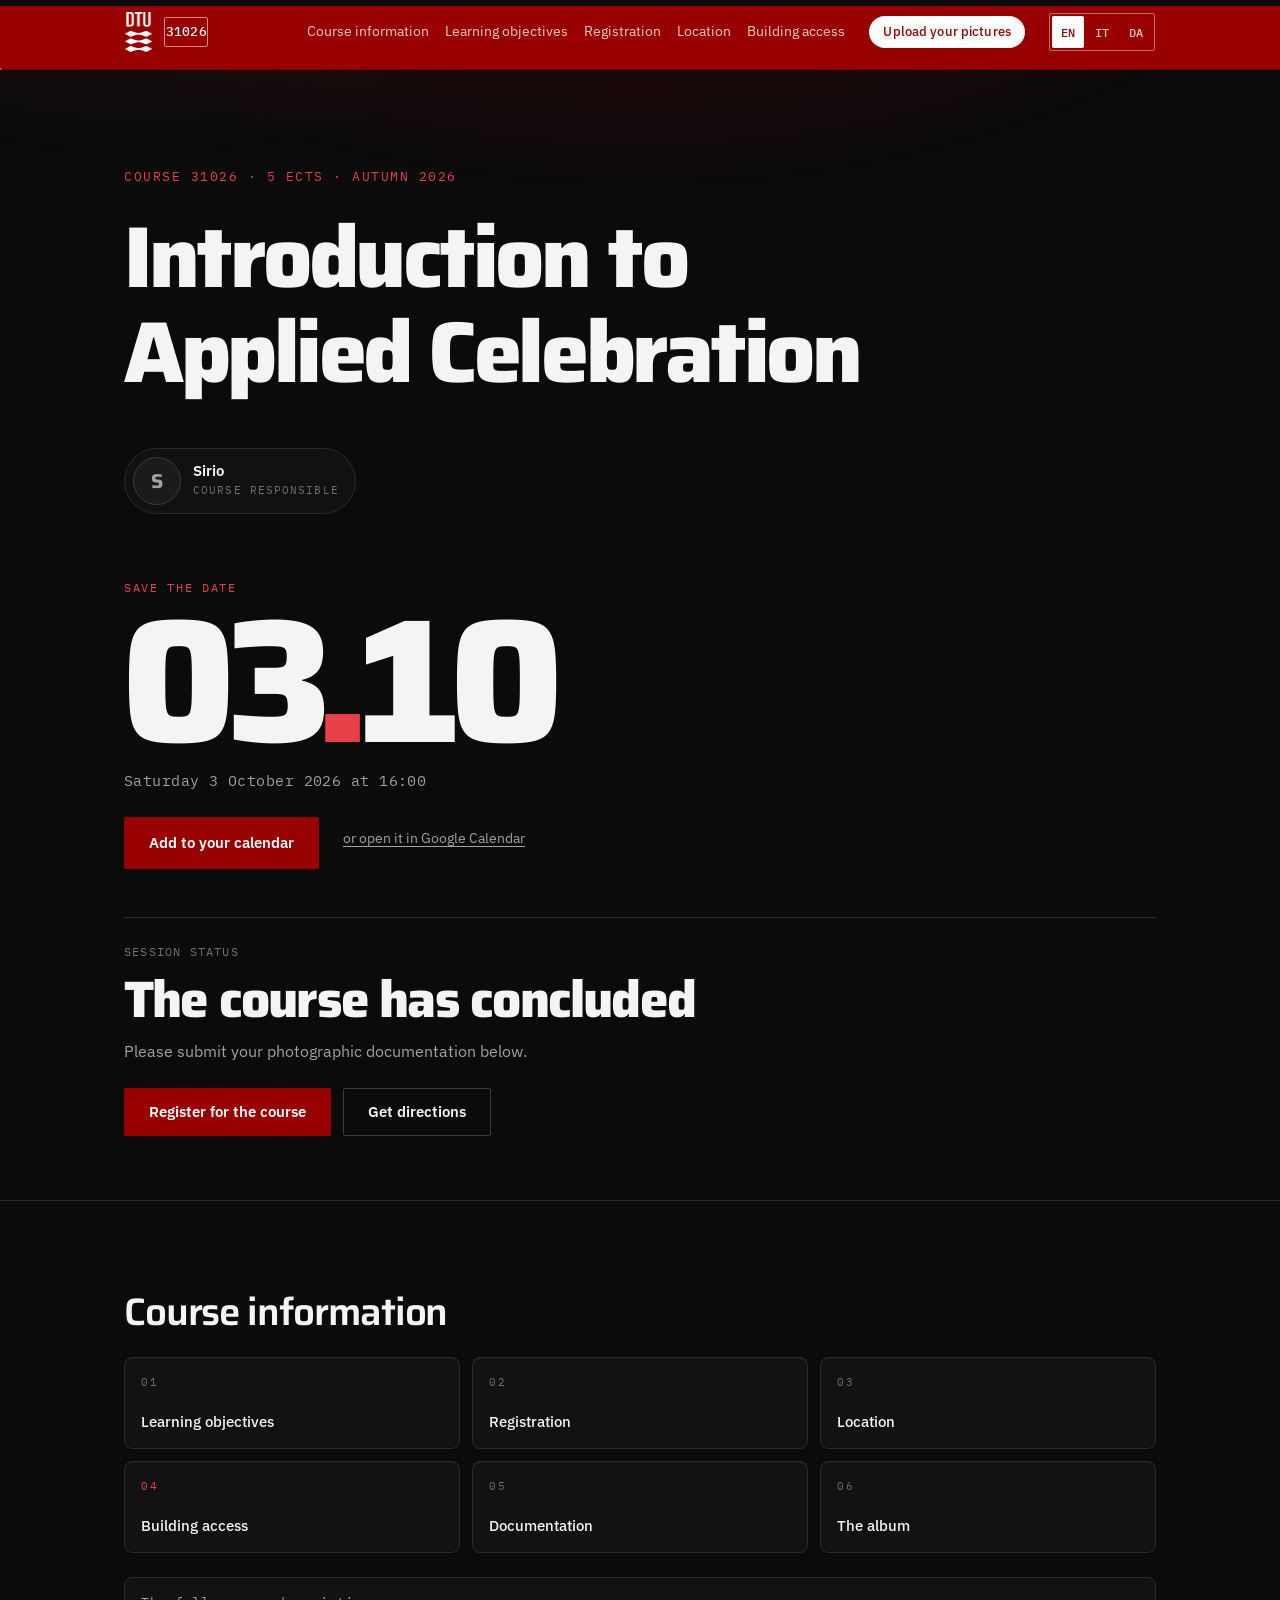
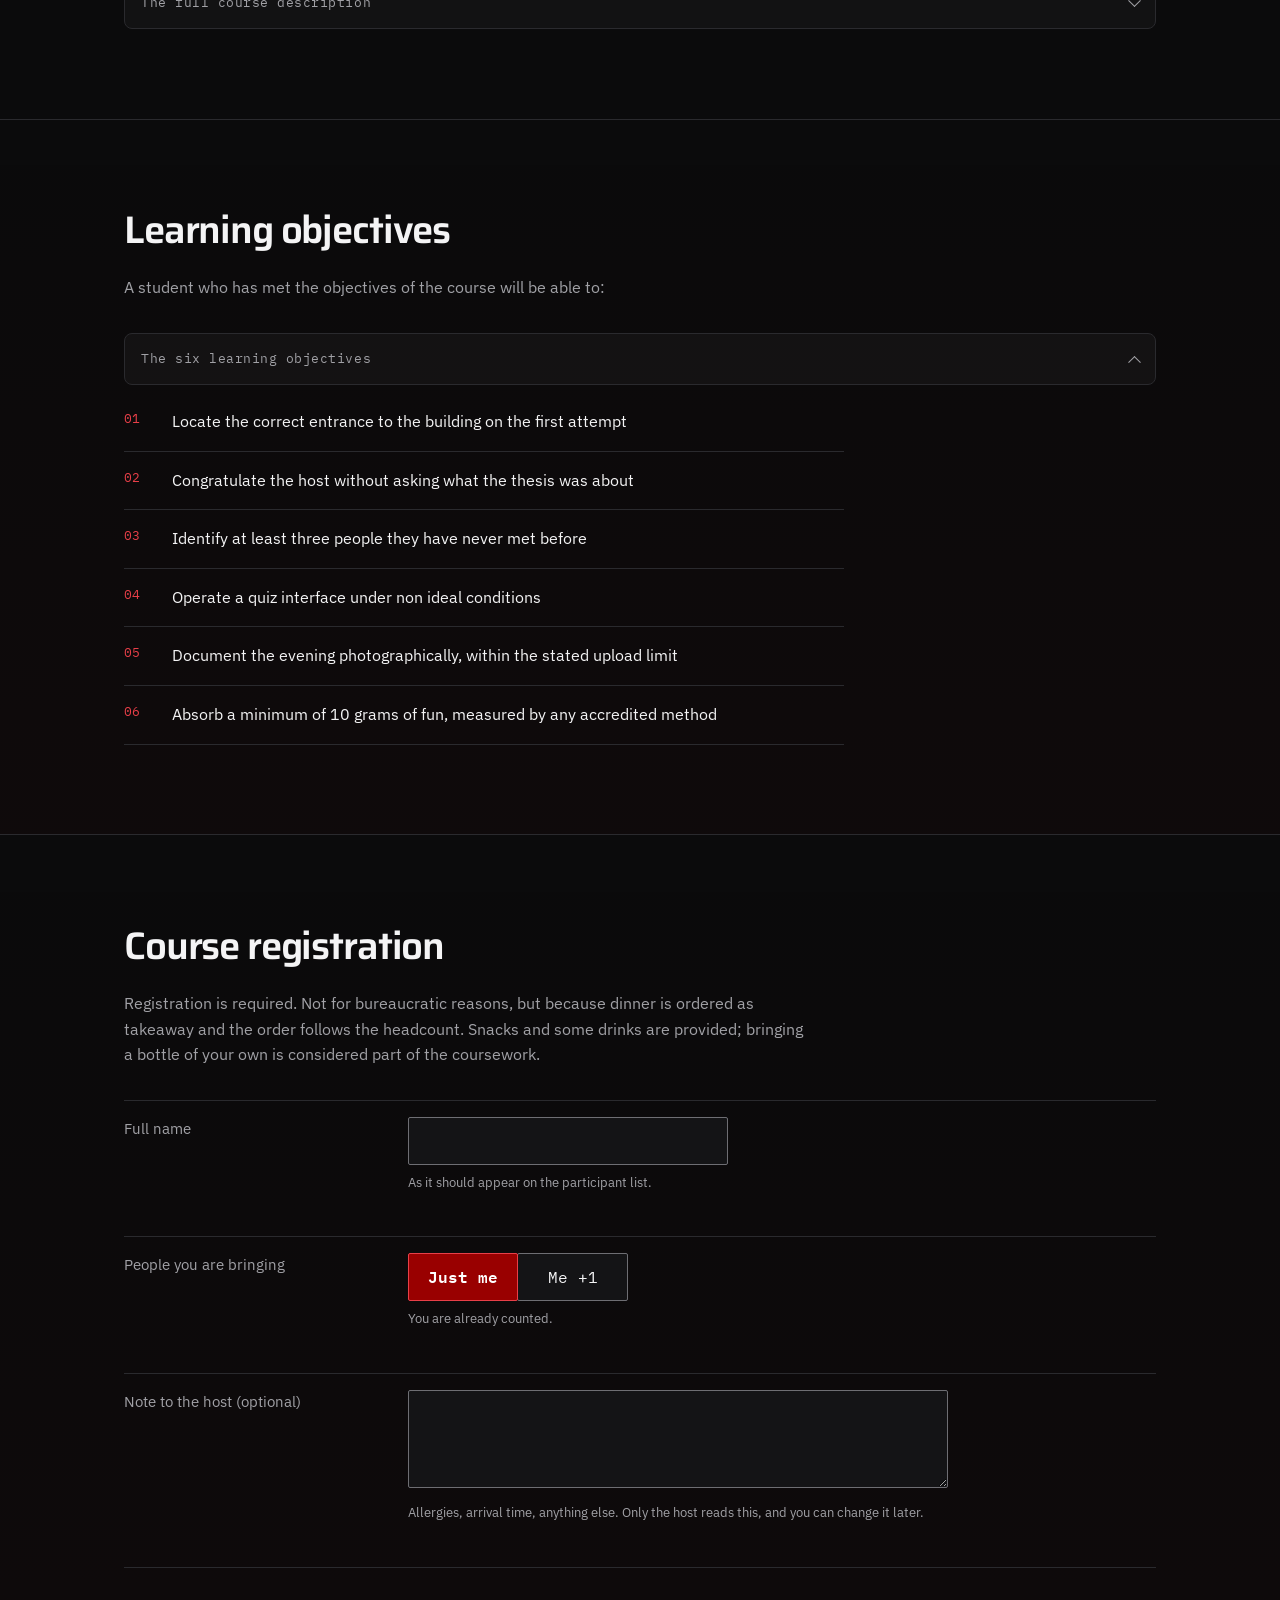
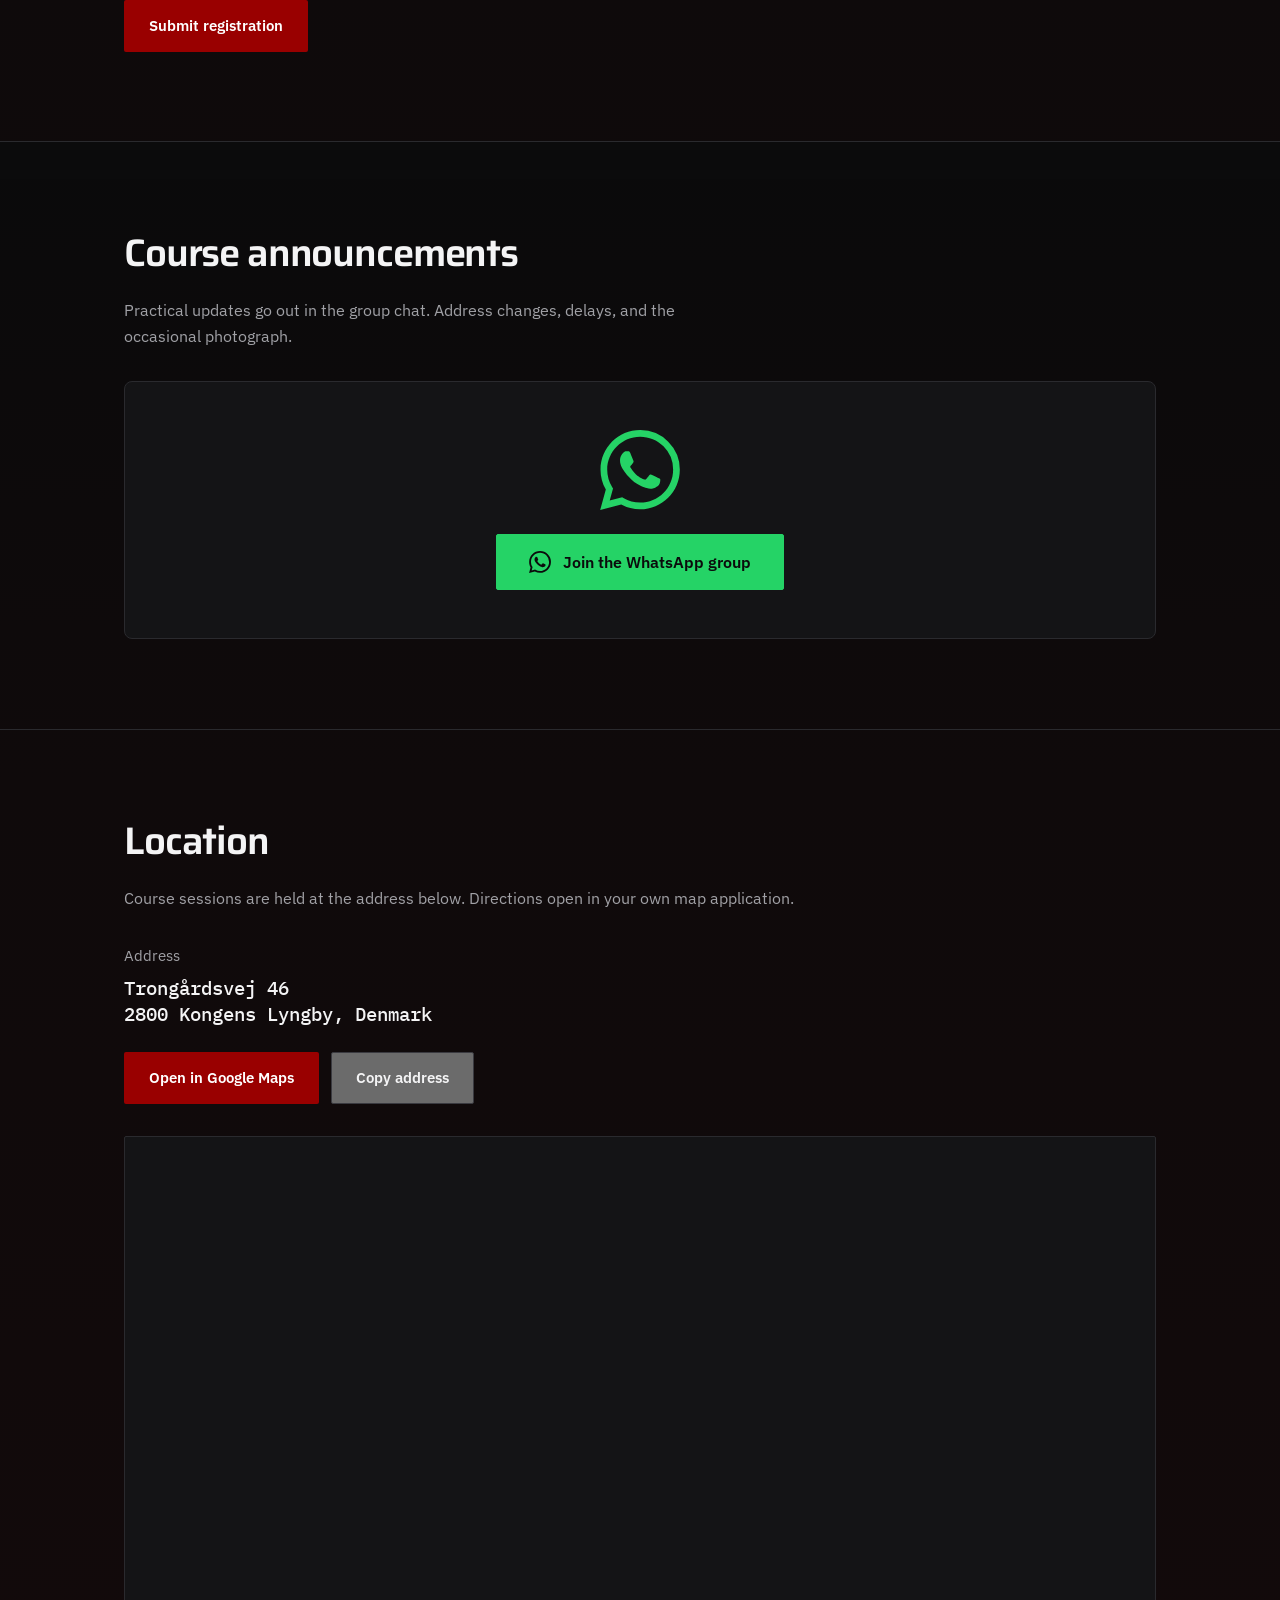
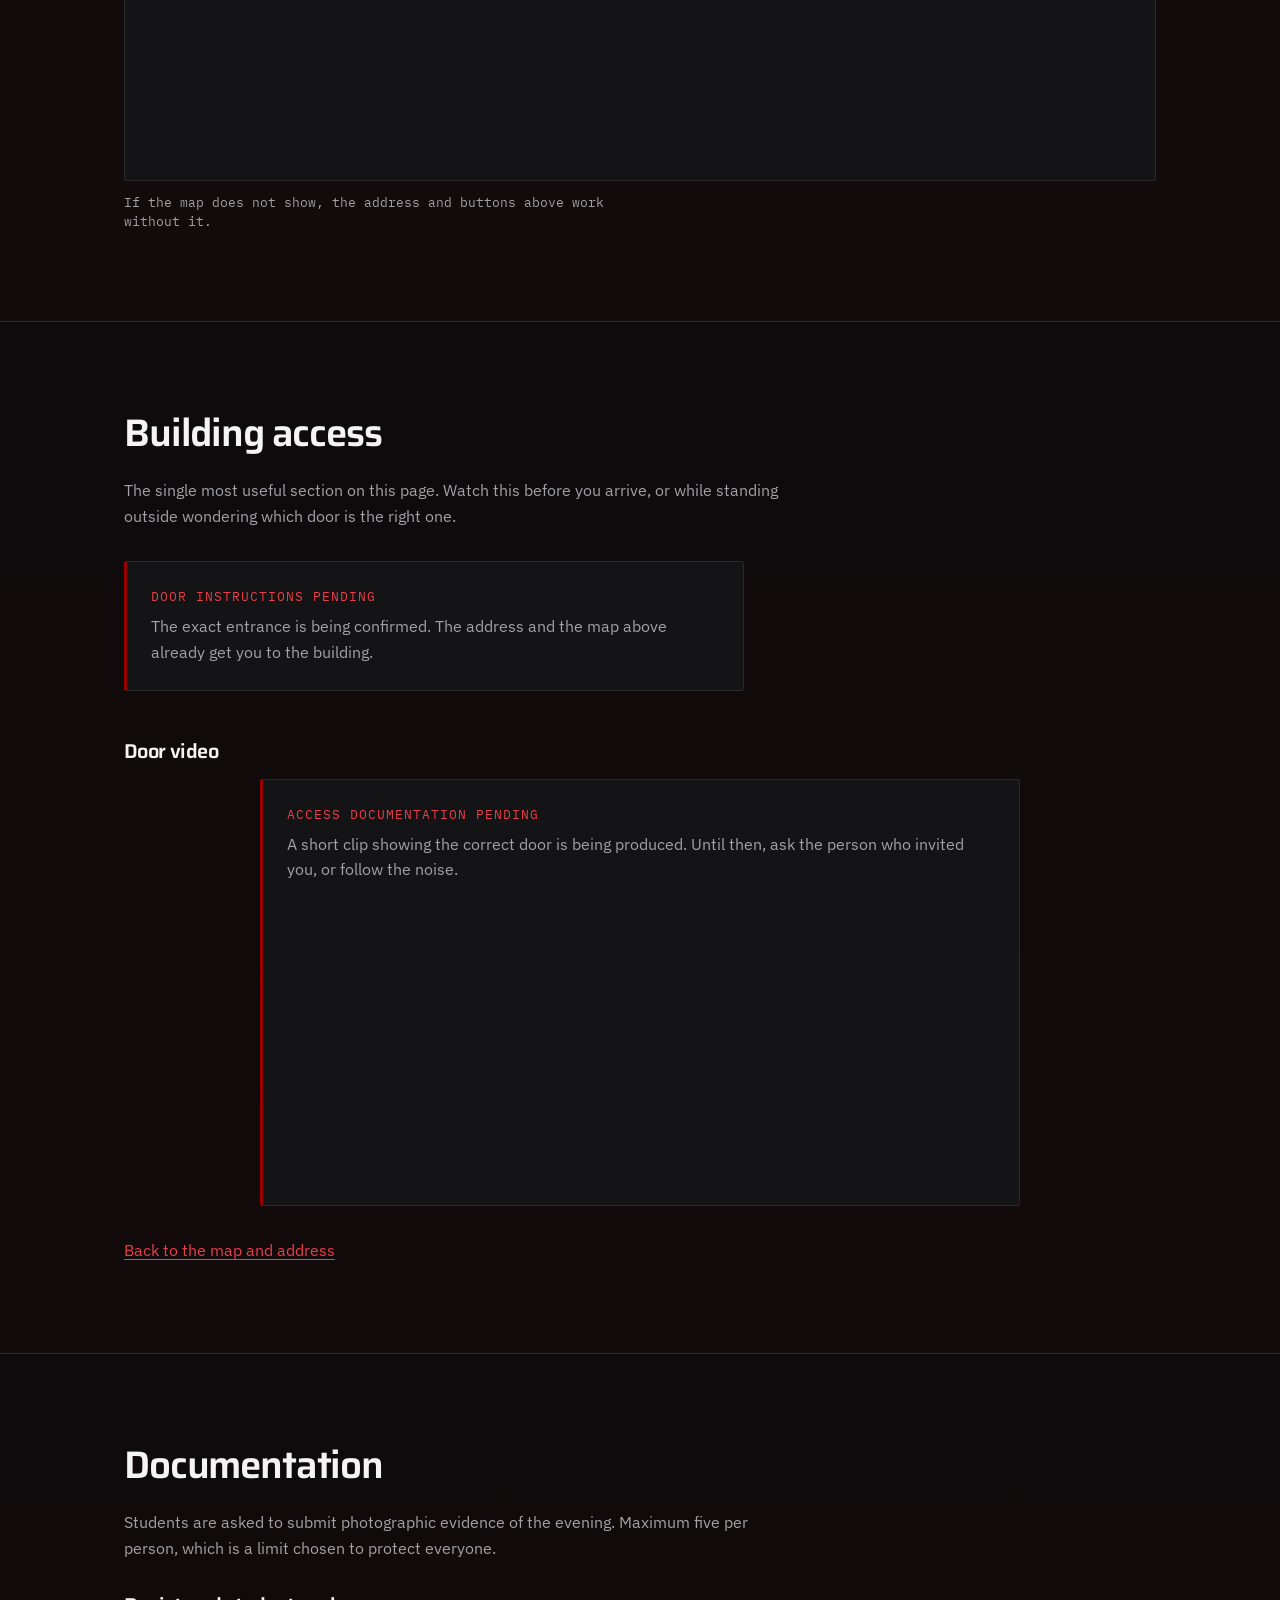
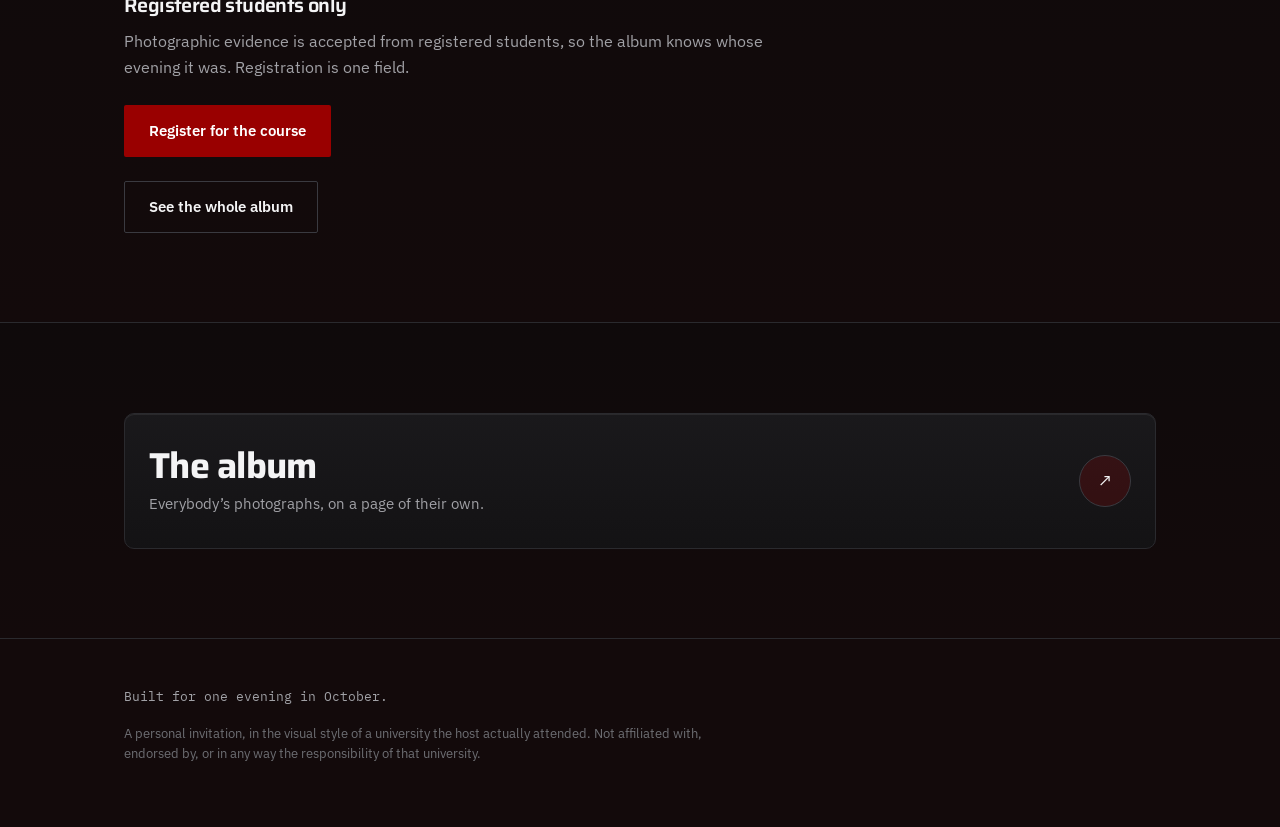
==== index.html @ bda2427e "feat(quiz): the reel arrives, the deck slims to thirteen, Oliver gets his portrait The missing film " ====
<!doctype html>
<html lang="en" data-lang="en">
<head>
<meta charset="utf-8">
<meta name="viewport" content="width=device-width, initial-scale=1, viewport-fit=cover">

<title data-i18n="meta.title">31026 Introduction to Applied Celebration: Sirio&rsquo;s Master&rsquo;s Party</title>
<meta name="description" data-i18n="meta.description" data-i18n-attr="content"
      content="Course 31026, 5 ECTS. One evening minimum. Attendance is not mandatory but is strongly expected.">
<meta name="theme-color" content="#0B0B0C">
<meta name="color-scheme" content="dark">

<!-- Link preview, for when this gets pasted into a chat -->
<meta property="og:type" content="website">
<meta property="og:site_name" content="Course 31026">
<meta property="og:title" data-i18n="meta.title" data-i18n-attr="content"
      content="31026 Introduction to Applied Celebration: Sirio&rsquo;s Master&rsquo;s Party">
<meta property="og:description" data-i18n="meta.description" data-i18n-attr="content"
      content="Course 31026, 5 ECTS. One evening minimum. Attendance is not mandatory but is strongly expected.">
<meta property="og:url" content="https://sirsirio.github.io/thesis-defended-liver-pending/">
<meta property="og:image" content="https://sirsirio.github.io/thesis-defended-liver-pending/assets/og-image.png">
<meta property="og:image:width" content="1200">
<meta property="og:image:height" content="630">
<meta name="twitter:card" content="summary_large_image">

<link rel="icon" href="assets/favicon.svg?v=27" type="image/svg+xml">
<link rel="apple-touch-icon" href="assets/favicon.svg?v=27">

<link rel="preconnect" href="https://fonts.googleapis.com">
<link rel="preconnect" href="https://fonts.gstatic.com" crossorigin>
<link rel="stylesheet"
      href="https://fonts.googleapis.com/css2?family=Saira:wght@500;600;800&family=IBM+Plex+Sans:wght@400;500;600&family=IBM+Plex+Mono:wght@400;500&display=swap">
<link rel="stylesheet" href="styles.css?v=27">
</head>

<body>

<a class="skip-link" href="#main" data-i18n="nav.skip">Skip to main content</a>

<!-- The room the page is lit by. Three soft red masses behind everything, at
     z-index -1 so they sit above the page background and below every word on
     it. Invisible for the first five seconds because their opacity is --glass,
     which is 0 until the page wakes up: a DTU course page does not have mood
     lighting.

     motion.js drifts the first two and walks the third toward wherever the
     guest last touched the screen. Without motion.js they simply sit there,
     which still looks like lighting and costs nothing.

     Not a canvas and no blur filter. Three radial gradients with soft colour
     stops are already blurred by definition, and moving them is a composited
     transform, which is the only version of this a phone can afford. -->
<div class="aura" aria-hidden="true">
  <span class="aura__a"></span>
  <span class="aura__b"></span>
  <span class="aura__touch" id="aura-touch"></span>
</div>

<!-- =====================================================================
     ZONE: SOBER
     Institutional. Restrained. This is where the practical information
     lives, so nothing here is allowed to misbehave.
     ===================================================================== -->

<header class="topbar" data-zone="sober">
  <div class="topbar__inner">

    <a class="mark" href="#top" aria-label="Course 31026, back to top">
      <!-- Official DTU White RGB lockup, unaltered, from designguide.dtu.dk.
           alt is empty on purpose: this link already carries an aria-label, so a
           described image here would announce the same thing twice. -->
      <img class="mark__logo" src="assets/dtu-logo.png?v=27" width="27" height="40"
           alt="" decoding="async">
      <span class="mark__badge" id="course-mark" aria-hidden="true">31026</span>
      <span class="mark__dept" data-i18n="nav.dept">Department of Graduation Studies</span>
    </a>

    <nav class="topnav" aria-label="Sections">
      <a href="#info" data-i18n="nav.info">Course information</a>
      <a href="#objectives" data-i18n="nav.objectives">Learning objectives</a>
      <a href="#enrol" data-i18n="nav.enrol">Registration</a>
      <a href="#location" data-i18n="nav.location">Location</a>
      <a href="#access" class="topnav__key" data-i18n="nav.access">Building access</a>
      <a href="#photos" data-i18n="nav.photos">Documentation</a>
    </nav>

    <!-- The upload call to action. Ships hidden and is flipped by app.js on
         the same gate that opens the Documentation section, admin override
         included, so it can never point at a portal that is shut. It is a
         signpost rather than a door: registration is still checked down in
         the section itself, exactly as before. The two spans are the same
         label at two lengths, swapped by CSS below 900px, because the full
         sentence does not fit a phone bar that already holds four things. -->
    <a class="upload-cta" id="upload-cta" href="#photos" hidden>
      <span class="upload-cta__full" data-i18n="nav.upload">Upload your pictures</span>
      <span class="upload-cta__short" data-i18n="nav.upload.short">Upload</span>
    </a>

    <div class="langswitch" role="group" aria-label="Language">
      <button type="button" data-set-lang="en">EN</button>
      <button type="button" data-set-lang="it">IT</button>
      <button type="button" data-set-lang="da">DA</button>
    </div>

    <!-- Below 900px this replaces the five nav links that used to simply be
         set to display:none, which left the site with exactly one navigation
         item on the device every guest actually uses.

         The accessible name is an attribute written from the copy tables and
         swapped between the open and close strings by wireNav, because a label
         frozen in one language on a trilingual site is unreadable to the guests
         the other two languages exist for, and two bars say nothing out loud. -->
    <button class="navtoggle" id="navtoggle" type="button"
            aria-expanded="false" aria-controls="navmenu"
            data-i18n="nav.menu.open" data-i18n-attr="aria-label">
      <span class="navtoggle__bars" aria-hidden="true"><span></span><span></span></span>
    </button>

  </div>

  <!-- Scroll progress. Painted by motion.js and sitting at scaleX(0) until it
       is, so a page without that file simply has a hairline of nothing here.
       aria-hidden because it duplicates no information a screen reader is
       missing: it says how far down a document you are, which is a thing a
       screen reader already reports. -->
  <div class="scrollrule" id="scrollrule" aria-hidden="true"><span></span></div>
</header>

<!-- Deliberately a sibling of the header rather than a child of it. .topbar
     carries backdrop-filter, and a filtered element becomes the containing
     block for its fixed position descendants, so a panel nested inside it would
     be trapped in a 64px tall bar instead of covering the viewport.

     Ships with hidden set. wireNav clears the attribute and then sets data-show
     on the next frame, the same two step this file already uses for the toast
     and the nudge bar, so the transition runs from the closed state instead of
     being skipped. -->
<div class="navmenu" id="navmenu" hidden>

  <!-- Tapping away from the sheet closes it, which is what a sheet is expected
       to do. Its own element rather than a handler on the container, so the
       hit area is exactly the dimmed part and never the sheet itself. -->
  <div class="navmenu__scrim" id="navmenu-scrim"></div>

  <!-- A bottom sheet, not a full screen list. Two reasons, and neither is
       fashion. A list of seven links is the long navigation the owner objected
       to, where a grid of seven tiles is one glance. And the sheet rises from
       the bottom, so its contents land in the half of a phone a thumb can
       actually reach, while the button that opened it stays where it was. -->
  <div class="navmenu__sheet" role="dialog" aria-modal="true" aria-labelledby="navmenu-title">
    <span class="navmenu__grip" aria-hidden="true"></span>
    <p class="navmenu__title" id="navmenu-title" data-i18n="nav.index">Course index</p>

    <nav class="navmenu__grid" aria-label="Sections">
      <!-- The moving box. Parked behind the tiles and slid onto whichever
           section the guest is currently looking at, so the index answers
           "where am I" before it is asked "where can I go". Purely decorative,
           so it is hidden from assistive technology; the tile it sits behind
           carries aria-current, which is the part that means something. -->
      <span class="navmenu__spot" id="navmenu-spot" aria-hidden="true"></span>

      <a href="#info"><span class="navmenu__n mono">01</span><span class="navmenu__l" data-i18n="nav.info">Course information</span></a>
      <a href="#objectives"><span class="navmenu__n mono">02</span><span class="navmenu__l" data-i18n="nav.objectives">Learning objectives</span></a>
      <a href="#enrol"><span class="navmenu__n mono">03</span><span class="navmenu__l" data-i18n="nav.enrol">Registration</span></a>
      <a href="#location"><span class="navmenu__n mono">04</span><span class="navmenu__l" data-i18n="nav.location">Location</span></a>
      <!-- Marked key for the same reason it stays in the bar: it is the one a
           guest opens this site to find. -->
      <a href="#access" data-key="1"><span class="navmenu__n mono">05</span><span class="navmenu__l" data-i18n="nav.access">Building access</span></a>
      <a href="#photos"><span class="navmenu__n mono">06</span><span class="navmenu__l" data-i18n="nav.photos">Documentation</span></a>
      <a href="album.html"><span class="navmenu__n mono">07</span><span class="navmenu__l" data-i18n="nav.gallery">The album</span></a>
    </nav>

    <!-- The language switch lives here on a phone rather than in the bar. Logo,
         course badge, Building access, three language buttons and a menu button
         measure about 372px of content inside a 342px viewport, so something had
         to leave. Language is a once per visit decision and Building access is
         the thing a guest taps while standing outside in the dark, so language is
         what moved. -->
    <div class="langswitch navmenu__lang" role="group" aria-label="Language">
      <button type="button" data-set-lang="en">EN</button>
      <button type="button" data-set-lang="it">IT</button>
      <button type="button" data-set-lang="da">DA</button>
    </div>
  </div>
</div>

<main id="main">

  <!-- ---------------------------------------------------------------
       HERO
       Eyebrow, headline, countdown, actions. Four elements, no more.
       --------------------------------------------------------------- -->
  <section class="hero" id="top" data-zone="sober">
    <div class="wrap">

      <p class="eyebrow" data-i18n="hero.eyebrow">Course 31026 · 5 ECTS · Autumn 2026</p>

      <h1 class="hero__title" data-i18n="hero.title">Introduction to Applied Celebration</h1>

      <!-- THE COURSE RESPONSIBLE

           A real DTU course page names one and shows their face, so this one
           does too. It is also the answer to a plainer problem: the host's name
           only appeared inside a fold, on a page that is an invitation from
           him.

           Both the name and the photograph are written by renderSchedule from
           config.course, so neither is hardcoded here. The picture is optional
           and degrades to the initial in a disc, which reads as deliberate
           rather than as a missing image. The disc is aria-hidden because the
           name is sitting directly beside it and a described image would
           announce the same thing twice. -->
      <div class="hostcard">
        <span class="hostcard__pic" id="hostcard-pic" data-mono="1" aria-hidden="true">S</span>
        <span class="hostcard__text">
          <span class="hostcard__name" id="hostcard-name">Sirio</span>
          <span class="hostcard__role" data-i18n="hero.host.role">Course responsible</span>
        </span>
      </div>

      <!-- SAVE THE DATE
           The largest thing on the page, and that ranking is deliberate. The
           date is what the guest has to act on. The countdown below only says
           how long they have left to act on it, which is a smaller job, so it
           gets smaller type.

           Every value in here is written by renderSaveDate() from
           config.startsAt through Intl pinned to Europe/Copenhagen, the same
           zone formatDate and calendarDaysUntil already pin. Nothing about the
           date is hardcoded here or in copy.js, so changing one line of config
           moves the big number, the sentence under it, the .ics file and the
           Google Calendar link together, and the weekday comes out correct in
           all three languages without anyone translating it.

           The big number is aria-hidden because the line under it says the same
           thing in words. A screen reader announcing "03.10" reads it as two
           numbers and tells the guest nothing. -->
      <div class="savedate" id="savedate">
        <p class="savedate__eyebrow" data-i18n="savedate.eyebrow">Save the date</p>
        <p class="savedate__num" id="savedate-num" aria-hidden="true"></p>
        <p class="savedate__full" id="savedate-full"></p>
        <div class="savedate__act">
          <button class="btn btn--primary savedate__cta" id="savedate-add" type="button"
                  data-i18n="savedate.cta">Add to your calendar</button>
          <a class="savedate__alt" id="savedate-gcal" href="#" target="_blank" rel="noopener"
             data-i18n="savedate.google">or open it in Google Calendar</a>
        </div>
      </div>

      <!-- Countdown. Three states, switched automatically by the clock. -->
      <div class="countdown" id="countdown" data-state="before">

        <p class="countdown__label" data-i18n="countdown.label">Time until first session</p>

        <div class="countdown__clock" role="timer" aria-live="off">
          <div class="unit"><span class="unit__n" id="cd-d">00</span><span class="unit__l" data-i18n="countdown.days">days</span></div>
          <span class="unit__sep" aria-hidden="true">:</span>
          <div class="unit"><span class="unit__n" id="cd-h">00</span><span class="unit__l" data-i18n="countdown.hours">hours</span></div>
          <span class="unit__sep" aria-hidden="true">:</span>
          <div class="unit"><span class="unit__n" id="cd-m">00</span><span class="unit__l" data-i18n="countdown.minutes">minutes</span></div>
          <span class="unit__sep" aria-hidden="true">:</span>
          <div class="unit"><span class="unit__n" id="cd-s">00</span><span class="unit__l" data-i18n="countdown.seconds">seconds</span></div>
        </div>

        <p class="countdown__status" id="cd-status" hidden></p>
        <p class="countdown__note" id="cd-note" hidden></p>

        <!-- Screen readers get a calm summary instead of a per second barrage -->
        <p class="sr-only" id="cd-sr" aria-live="polite"></p>
      </div>

      <!-- Enrolling is the primary action. Finding the door is the one people
           come back for, so it stays visible next to it. -->
      <div class="hero__actions">
        <a class="btn btn--primary" href="#enrol" data-i18n="hero.cta.enrol">Register for the course</a>
        <a class="btn btn--ghost" href="#access" data-i18n="hero.cta.access">Get directions</a>
      </div>

      <p class="hero__deadline" id="hero-deadline" hidden></p>

    </div>
  </section>

  <!-- ---------------------------------------------------------------
       COURSE FACTS
       The centrepiece of the parody. Straight face, absurd content.
       --------------------------------------------------------------- -->
  <section class="section" id="info" data-zone="sober">
    <div class="wrap">
      <h2 class="section__h" data-i18n="facts.heading">Course information</h2>

      <!-- THE COURSE INDEX, in the page rather than only in the bottom sheet.

           This position used to hold four fact rows: scheduled, location,
           registration and deadline. They have not been deleted, they have
           moved into the fold below, which now carries the whole course
           description in one place instead of the useful half being out and
           the funny half being folded.

           What replaces them is the thing a guest arriving at the top of the
           page actually needs. The date is directly above this and it is the
           largest thing on the site; once somebody has read it, the only
           remaining question is where to go next, and six tiles answer that in
           one glance where a table of values does not answer it at all.

           Plain anchors to real fragments, so every one of them works with the
           script dead, opens in a new tab on a modified click, and is already
           in the tab order. Nothing here needed inventing: the bottom sheet has
           carried the same seven destinations since it was built, and this is
           that list, in the page, minus the section it is standing in. -->
      <nav class="navdeck" aria-label="Course sections">
        <a class="navdeck__t" href="#objectives">
          <span class="navdeck__n mono">01</span>
          <span class="navdeck__l" data-i18n="nav.objectives">Learning objectives</span>
        </a>
        <a class="navdeck__t" href="#enrol">
          <span class="navdeck__n mono">02</span>
          <span class="navdeck__l" data-i18n="nav.enrol">Registration</span>
        </a>
        <a class="navdeck__t" href="#location">
          <span class="navdeck__n mono">03</span>
          <span class="navdeck__l" data-i18n="nav.location">Location</span>
        </a>
        <!-- The one a guest standing outside a building in the dark needs, so
             it is marked and it is never the tile that gets cut. -->
        <a class="navdeck__t navdeck__t--key" href="#access">
          <span class="navdeck__n mono">04</span>
          <span class="navdeck__l" data-i18n="nav.access">Building access</span>
        </a>
        <a class="navdeck__t" href="#photos">
          <span class="navdeck__n mono">05</span>
          <span class="navdeck__l" data-i18n="nav.photos">Documentation</span>
        </a>
        <a class="navdeck__t" href="album.html">
          <span class="navdeck__n mono">06</span>
          <span class="navdeck__l" data-i18n="nav.gallery">The album</span>
        </a>
      </nav>

      <!-- A native details, not a scripted accordion. It opens with no
           JavaScript at all, it is in the tab order for free, a screen reader
           already knows what it is, and browser find-in-page opens it to show
           a match. Nothing here needed inventing. -->
      <details class="fold">
        <summary class="fold__sum">
          <span data-i18n="facts.more">The rest of the course description</span>
          <span class="fold__chev" aria-hidden="true"></span>
        </summary>
        <div class="fold__body">
          <dl class="facts">
            <!-- The four rows that used to stand above the fold. They answer
                 when, where, must I do anything, and by when. Every id travels
                 with its row, so renderSchedule keeps writing to the same nodes
                 it always did and the deadline, the schedule and the address
                 still arrive from config. -->
            <div class="facts__row">
              <dt data-i18n="facts.schedule">Scheduled</dt>
              <dd class="mono" id="fact-schedule">3 October 2026, 16:00</dd>
            </div>
            <div class="facts__row">
              <dt data-i18n="facts.location">Location</dt>
              <dd id="fact-location" data-i18n="facts.location.tbd">To be announced</dd>
            </div>
            <div class="facts__row">
              <dt data-i18n="facts.registration">Registration</dt>
              <dd>
                <span data-i18n="facts.registration.value">Required. Places are limited by the size of the room.</span>
                <a class="inline-link" href="#enrol" data-i18n="facts.registration.link">Register here</a>
              </dd>
            </div>
            <div class="facts__row">
              <dt data-i18n="facts.deadline">Registration deadline</dt>
              <dd class="mono" id="fact-deadline">26 September 2026</dd>
            </div>
            <div class="facts__row">
              <dt data-i18n="facts.number">Course number</dt>
              <dd class="mono" id="fact-number">31026</dd>
            </div>
            <div class="facts__row">
              <dt data-i18n="facts.ects">Points (ECTS)</dt>
              <dd data-i18n="facts.ects.value">5 (not transferable)</dd>
            </div>
            <div class="facts__row">
              <dt data-i18n="facts.type">Course type</dt>
              <dd data-i18n="facts.type.value">MSc, mandatory</dd>
            </div>
            <div class="facts__row">
              <dt data-i18n="facts.language">Language of instruction</dt>
              <dd data-i18n="facts.language.value">Italian, English and Danish</dd>
            </div>
            <div class="facts__row">
              <dt data-i18n="facts.duration">Duration</dt>
              <dd data-i18n="facts.duration.value">One evening (minimum)</dd>
            </div>
            <div class="facts__row">
              <dt data-i18n="facts.prereq">Prerequisites</dt>
              <dd data-i18n="facts.prereq.value">None. Attendance at the actual defence was not required either.</dd>
            </div>
            <div class="facts__row">
              <dt data-i18n="facts.exam">Form of examination</dt>
              <dd data-i18n="facts.exam.value">Continuous assessment, conducted informally</dd>
            </div>
            <div class="facts__row">
              <dt data-i18n="facts.responsible">Responsible</dt>
              <dd id="fact-host">Sirio</dd>
            </div>
          </dl>
        </div>
      </details>
    </div>
  </section>

  <!-- =================================================================
       ZONE: SLIPPING
       Still institutional, but the composure starts to go.
       ================================================================= -->

  <section class="section" id="objectives" data-zone="slipping">
    <div class="wrap">
      <h2 class="section__h" data-i18n="obj.heading">Learning objectives</h2>
      <p class="section__lede" data-i18n="obj.intro">A student who has met the objectives of the course will be able to:</p>

      <!-- Ships open, and app.js closes it below 901px. That direction is
           deliberate: a phone gets the fold, a desktop gets the list, and a
           browser where the script never ran gets the list too, which is the
           behaviour this section had before. Failing open is the right way for
           a disclosure to fail. -->
      <details class="fold fold--obj" id="obj-fold" open>
        <summary class="fold__sum">
          <span data-i18n="obj.more">The six learning objectives</span>
          <span class="fold__chev" aria-hidden="true"></span>
        </summary>
        <div class="fold__body">
          <ul class="objectives">
            <li data-i18n="obj.1">Locate the correct entrance to the building on the first attempt</li>
            <li data-i18n="obj.2">Congratulate the host without asking what the thesis was about</li>
            <li data-i18n="obj.3">Identify at least three people they have never met before</li>
            <li data-i18n="obj.4">Operate a quiz interface under non ideal conditions</li>
            <li data-i18n="obj.5">Document the evening photographically, within the stated upload limit</li>
            <li data-i18n="obj.6">Absorb a minimum of 10 grams of fun, measured by any accredited method</li>
          </ul>
        </div>
      </details>
    </div>
  </section>

  <!-- =================================================================
       ZONE: UNHINGED
       Phase 2 fills location and access. Phase 3 fills documentation.
       Placeholders here read as deliberate, not as unfinished work.
       ================================================================= -->

  <section class="section" id="enrol" data-zone="slipping">
    <div class="wrap">
      <h2 class="section__h" data-i18n="enrol.heading">Course registration</h2>
      <p class="section__lede" data-i18n="enrol.lede">Registration is required. Not for bureaucratic reasons, but because dinner is ordered as takeaway and the order follows the headcount. Snacks and some drinks are provided; bringing a bottle of your own is considered part of the coursework.</p>
      <div id="enrol-body">
        <div class="pending">
          <p class="pending__t" data-i18n="enrol.pending.title">Registration opens shortly</p>
          <p class="pending__b" data-i18n="enrol.pending.body">The registration system is being set up. Come back in a few days, or tell the host directly in the meantime.</p>
        </div>
      </div>

      <!-- The head count and the class list mount here, and the position is the
           decision. Below the body, never above it: the block arrives after an
           async fetch, and above the form it would push the submit button down
           mid interaction on exactly the connection this section is written for.
           Below it, the page grows downward into empty space and can move
           nothing the guest is currently touching.

           Empty on purpose. Below the configured threshold, or on a failed
           fetch, nothing is ever put in here. -->
      <div id="enrol-proof"></div>
    </div>
  </section>

  <!-- Course announcements, and the second half of the registration act. It
       ships with the hidden attribute set, which is the shipping state rather
       than an edge case: the invite link in config.js is null, so the renderer
       leaves the attribute exactly where it is and builds nothing at all.
       Nothing flashes, nothing shifts, and the page order below here does not
       change at all until the owner supplies a link.

       The body div is empty rather than holding a pending block. Absent is not
       the same as pending: there is nothing being prepared here, only a config
       value that does not exist yet.

       No entry is added to the bar at the top of the page for this section. That
       bar already wraps at desktop and had to be tightened by a whole spacing
       step to fit six items one phase ago, and a seventh would reopen a defect
       that was closed. -->
  <section class="section" id="wa" data-zone="slipping" hidden>
    <div class="wrap">
      <h2 class="section__h" data-i18n="wa.heading">Course announcements</h2>
      <p class="section__lede" data-i18n="wa.body">Practical updates go out in the group chat. Address changes, delays, and the occasional photograph.</p>
      <div id="wa-body"></div>

      <!-- The WhatsApp mark, kept in markup rather than built in script.
           app.js may not assign innerHTML and may not construct SVG by hand
           without becoming unreadable, so the glyph lives here once and both
           call sites clone it. A template's contents are inert: never rendered,
           never focusable, and invisible to the [data-i18n] sweep.

           The path is the official brand mark and is deliberately the only
           third party logo in this project. aria-hidden because the button it
           sits inside already says "Join the WhatsApp group" in words; a screen
           reader announcing the logo as well would say the name twice. -->
      <template id="wa-glyph">
        <svg class="wa-glyph" viewBox="0 0 24 24" aria-hidden="true" focusable="false"><path d="M17.472 14.382c-.297-.149-1.758-.867-2.03-.967-.273-.099-.471-.148-.67.15-.197.297-.767.966-.94 1.164-.173.199-.347.223-.644.075-.297-.15-1.255-.463-2.39-1.475-.883-.788-1.48-1.761-1.653-2.059-.173-.297-.018-.458.13-.606.134-.133.298-.347.446-.52.149-.174.198-.298.298-.497.099-.198.05-.371-.025-.52-.075-.149-.669-1.612-.916-2.207-.242-.579-.487-.5-.669-.51-.173-.008-.371-.01-.57-.01-.198 0-.52.074-.792.372-.272.297-1.04 1.016-1.04 2.479 0 1.462 1.065 2.875 1.213 3.074.149.198 2.096 3.2 5.077 4.487.709.306 1.262.489 1.694.625.712.227 1.36.195 1.871.118.571-.085 1.758-.719 2.006-1.413.248-.694.248-1.289.173-1.413-.074-.124-.272-.198-.57-.347m-5.421 7.403h-.004a9.87 9.87 0 01-5.031-1.378l-.361-.214-3.741.982.998-3.648-.235-.374a9.86 9.86 0 01-1.51-5.26c.001-5.45 4.436-9.884 9.888-9.884 2.64 0 5.122 1.03 6.988 2.898a9.825 9.825 0 012.893 6.994c-.003 5.45-4.437 9.884-9.885 9.884m8.413-18.297A11.815 11.815 0 0012.05 0C5.495 0 .16 5.335.157 11.892c0 2.096.547 4.142 1.588 5.945L.057 24l6.305-1.654a11.882 11.882 0 005.683 1.448h.005c6.554 0 11.89-5.335 11.893-11.893a11.821 11.821 0 00-3.48-8.413z"/></svg>
      </template>
    </div>
  </section>

  <!-- The minus one tab index below, and its twin on the access section, make
       these two sections focusable without putting them in the tab order. A
       jump from the hero, the top bar or the back link then moves focus onto
       the section it lands on rather than only the viewport. Without it a
       keyboard guest arrives looking at the right place while their next Tab
       continues from the top of the page. The count of the attribute is a
       gate, so do not spell it out in a comment: exactly two occurrences of it
       may exist in this file. -->
  <section class="section" id="location" data-zone="unhinged" tabindex="-1">
    <div class="wrap">
      <h2 class="section__h" data-i18n="loc.heading">Location</h2>
      <p class="section__lede" data-i18n="loc.lede">Course sessions are held at the address below. Directions open in your own map application.</p>
      <div id="location-body">
        <div class="pending">
          <p class="pending__t" data-i18n="loc.pending.title">Venue under confirmation</p>
          <p class="pending__b" data-i18n="loc.pending.body">The room booking is still being negotiated. The address appears here as soon as it is fixed, and this page updates itself.</p>
        </div>
      </div>
    </div>
  </section>

  <section class="section" id="access" data-zone="unhinged" tabindex="-1">
    <div class="wrap">
      <h2 class="section__h" data-i18n="access.heading">Building access</h2>
      <p class="section__lede" data-i18n="access.lede">The single most useful section on this page. Watch this before you arrive, or while standing outside wondering which door is the right one.</p>
      <div id="access-body">
        <div class="pending">
          <p class="pending__t" data-i18n="access.pending.title">Access documentation pending</p>
          <p class="pending__b" data-i18n="access.pending.body">A short clip showing the correct door is being produced. Until then, ask the person who invited you, or follow the noise.</p>
        </div>
      </div>
    </div>
  </section>

  <section class="section" id="photos" data-zone="unhinged">
    <div class="wrap">
      <h2 class="section__h" data-i18n="photos.heading">Documentation</h2>
      <p class="section__lede" data-i18n="photos.lede">Students are asked to submit photographic evidence of the evening. Maximum five per person, which is a limit chosen to protect everyone.</p>
      <div id="photos-body">
        <div class="pending">
          <p class="pending__t" data-i18n="photos.pending.title">Submission portal opens later</p>
          <p class="pending__b" data-i18n="photos.pending.body">Uploads open closer to the date. Nothing is required from you now.</p>
        </div>
      </div>
    </div>
  </section>

  <!-- THE WAY TO THE ALBUM

       The album used to be a section on this page, directly under the
       uploader. It is a page of its own now (album.html), and the separation
       is the point rather than a side effect of tidying.

       Two different intentions were sharing one screen. Submitting is a task:
       it has a control, a limit, a transcript and a guest's own five frames.
       Looking at everybody's photographs is not a task at all, it is the thing
       people will actually do on the night and the week after, and it wants
       the whole screen with nothing else competing for it.

       So this is a door, not a gallery. It states what is behind it and goes
       there. Nothing is fetched to draw it, which is what lets it stand at
       full strength on a page whose album may be empty, unreachable, or
       hundreds of photographs long. -->
  <section class="section" id="gallery" data-zone="unhinged">
    <div class="wrap">
      <a class="aportal" href="album.html">
        <span class="aportal__text">
          <span class="aportal__t" data-i18n="gallery.portal.t">The album</span>
          <span class="aportal__b" data-i18n="gallery.portal.b">Everybody&rsquo;s photographs, on a page of their own.</span>
        </span>
        <span class="aportal__go" aria-hidden="true">&#8599;</span>
      </a>
    </div>
  </section>

</main>

<!-- =====================================================================
     ZONE: COLLAPSED
     ===================================================================== -->

<footer class="footer" data-zone="collapsed">
  <div class="wrap">
    <p class="footer__built" data-i18n="footer.built">Built for one evening in October.</p>
    <p class="footer__disclaimer" data-i18n="footer.disclaimer">A personal invitation, in the visual style of a university the host actually attended. Not affiliated with, endorsed by, or in any way the responsibility of that university.</p>
  </div>
</footer>

<!-- Nudge bar. Two states: not enrolled shows enroll, enrolled shows the group.
     Live from phase 3, because the enrollment form it points at now exists.

     The close button's accessible name is set as an attribute from the copy
     tables, not written here. A screen reader label frozen in one language on a
     trilingual site is unreadable to the guests the other two languages exist
     for, and the glyph itself says nothing. -->
<div class="nudge" id="nudge" data-state="none" hidden>
  <div class="nudge__inner">
    <p class="nudge__text" id="nudge-text"></p>
    <a class="btn btn--primary nudge__cta" id="nudge-cta" href="#enrol"></a>
    <button class="nudge__close" id="nudge-close" type="button"
            data-i18n="nudge.dismiss" data-i18n-attr="aria-label">&times;</button>
  </div>
</div>

<div class="toast" id="toast" role="status" aria-live="polite" hidden></div>

<!-- Versioned on purpose. Pages serves these with Cache-Control: max-age=600 and no
     query, so without the ?v the documented "change one line on the night" escape
     hatch does not reach a phone for up to ten minutes. Bump the number on any
     deploy that has to land immediately. -->
<!-- GSAP is vendored rather than pulled from a CDN. The guest this site is
     written for is outdoors on a weak signal, and a third party origin that
     fails at 22:00 on 3 October is a failure mode with no upside.

     Deferred, all three, so they execute after the scripts below have already
     built the page and cannot hold up first paint of the practical
     information. motion.js checks for window.gsap and returns if it is not
     there, so a 404 on either of the first two costs the page nothing. -->
<script defer src="assets/vendor/gsap.min.js?v=27"></script>
<script defer src="assets/vendor/ScrollTrigger.min.js?v=27"></script>
<script defer src="motion.js?v=27"></script>

<script src="config.js?v=27"></script>
<script src="copy.js?v=27"></script>
<script src="app.js?v=27"></script>
</body>
</html>
---- styles.css ----
/* ==========================================================================
   COURSE 03102
   Design tokens and base system. See .planning/DESIGN-BRIEF.md.

   Page Theme Lock: dark, whole page, no section flips.
   Accent Lock: DTU red #990000 only. Red text uses #E83F48 (4.9:1, passes AA).
   ========================================================================== */

:root {
  /* Colour ------------------------------------------------------------- */
  --bg:         #0B0B0C;   /* off black, never pure #000 */
  --surface:    #141416;
  --surface-2:  #1B1B1E;
  --ink:        #F4F4F5;   /* 17.9:1 on --bg */
  --ink-dim:    #A1A1A6;   /* 7.65:1 on --bg, recomputed. The old 8.9:1 here was wrong. */
  --ink-faint:  #6E6E73;
  --accent:     #990000;   /* DTU corporate red. Fills and large display only, 2.2:1 */
  --accent-lit: #E83F48;   /* DTU secondary red. All red TEXT uses this, 4.9:1 */
  --rule:       #2A2A2E;
  --rule-lit:   #3A3A40;

  /* Type --------------------------------------------------------------- */
  --font-display: 'Saira', 'Arial Narrow', system-ui, sans-serif;
  --font-body:    'IBM Plex Sans', system-ui, -apple-system, sans-serif;
  --font-mono:    'IBM Plex Mono', ui-monospace, 'SF Mono', Menlo, monospace;

  /* Space, on a 4px base ------------------------------------------------ */
  --s-1: 4px;   --s-2: 8px;   --s-3: 12px;  --s-4: 16px;
  --s-5: 24px;  --s-6: 32px;  --s-7: 48px;  --s-8: 64px;
  --s-9: 96px;  --s-10: 128px;

  /* Shape and surface. See THE AWAKENING below. These are the institutional
     values, which are the ones the page loads with and holds for three
     seconds. DTU is a squared off brand and for those five seconds this is a
     DTU page. --glass and --lift are 0, so every glass surface on the site is
     currently doing nothing at all. */
  --r-sm: 2px;
  --r-md: 8px;
  --r-lg: 10px;
  --glass: 0;
  --lift: 0;

  /* Motion. Strong curves, not the weak CSS built ins. ------------------- */
  --ease-out:  cubic-bezier(0.23, 1, 0.32, 1);
  --ease-both: cubic-bezier(0.65, 0, 0.35, 1);
  --t-fast: 140ms;
  --t-base: 220ms;

  /* How far the institutional mask has slipped, 0 at the top of the page and
     1 at the bottom. Written by motion.js on every scrub frame. Declared here
     with a value so that every calc() reading it resolves correctly when that
     file never loads, which is the state this page has to be correct in. */
  --chaos: 0;

  /* Layout -------------------------------------------------------------- */
  --wrap: 1080px;
  --topbar-h: 64px;

  /* The label-and-value grid, shared by the course fact table and by the
     enrollment form. One token because the form IS the fact table with
     editable cells, and two literal copies of one template drift apart. */
  --grid-record: minmax(180px, 260px) 1fr;

  /* Z scale, semantic, never 9999 ---------------------------------------
     The order between the middle two is the whole point. The menu panel
     covers the page and the nudge bar, and the top bar covers the menu panel,
     because the top bar is where the button that closes the panel lives. Put
     the panel over the bar and the guest can open a full screen menu with no
     visible way out of it. */
  --z-sticky: 100;   /* nudge bar */
  --z-menu:   150;   /* full screen mobile menu */
  --z-topbar: 200;   /* always reachable, carries the close button */
  --z-toast:  400;
}

/* ==========================================================================
   THE AWAKENING

   The page loads as a DTU course page and stays one for five seconds. Squared
   corners, flat surfaces, no glass, nothing moving. Long enough to read the
   course number and believe it. Then the mask slips and the whole thing morphs
   into something that is obviously not a university website.

   This is the degradation arc that already runs down the page, run along time
   instead. It is also why the Shape Consistency Lock in DESIGN-BRIEF.md is not
   being broken here: the squared geometry is not replaced, it is demoted to
   the opening act.

   Mechanically it is one attribute. app.js sets data-awake on <html> once, and
   because these five custom properties are registered with @property they are
   animatable, so every radius, every glass panel and every shadow on the site
   interpolates from one declaration instead of from forty separate rules.

   Without @property (older Safari and Firefox) the properties are not
   interpolatable, so the values jump rather than slide. The morph still
   happens, it just happens in one frame. That is a fair degradation and it is
   why no layout property is involved: nothing here can shift text under a
   finger whether it animates or snaps.
   ========================================================================== */

@property --r-sm  { syntax: '<length>'; inherits: true; initial-value: 2px; }
@property --r-md  { syntax: '<length>'; inherits: true; initial-value: 8px; }
@property --r-lg  { syntax: '<length>'; inherits: true; initial-value: 10px; }
@property --glass { syntax: '<number>'; inherits: true; initial-value: 0; }
@property --lift  { syntax: '<number>'; inherits: true; initial-value: 0; }

:root {
  transition:
    --r-sm  1000ms var(--ease-both),
    --r-md  1100ms var(--ease-both),
    --r-lg  1200ms var(--ease-both),
    --glass 1400ms var(--ease-out),
    --lift  1400ms var(--ease-out);
}

:root[data-awake="1"] {
  --r-sm: 10px;
  --r-md: 18px;
  --r-lg: 28px;
  --glass: 1;
  --lift: 1;
}

/* Asked for less motion, so the mask still slips but it does not slide. The
   reveal is the joke and it is kept; only the interpolation goes. */
@media (prefers-reduced-motion: reduce) {
  :root { transition: none; }
}

/* The room the page is lit by. z-index -1 puts it above the page background
   and below every word on the page, which works because nothing between here
   and <body> creates a stacking context.

   Opacity is --glass, so for the first five seconds there is no mood lighting
   on the university's course page, and it fades up as part of the same morph
   that rounds the corners.

   Two reds and nothing else. DESIGN-BRIEF.md locks DTU red as the only accent
   and permits the secondary palette in transient motion only, which ambient
   lighting is not. It also names the physical scene this whole site is lit by:
   a university building at night with one red exit sign still on. Two red
   masses at different depths is that sentence. */
.aura {
  position: fixed; inset: -25%;
  z-index: -1;
  overflow: hidden;
  pointer-events: none;
  opacity: var(--glass);
}

.aura span {
  position: absolute;
  display: block;
  border-radius: 50%;
  /* Soft colour stops rather than a blur filter. A radial gradient is already
     blurred by definition and costs one composited layer; blur() over a
     viewport sized element on a phone costs a repaint every frame. */
  will-change: transform;
}

.aura__a {
  top: 2%; left: -18%;
  width: 78vmax; height: 78vmax;
  background: radial-gradient(circle at 50% 50%,
    rgba(232, 63, 72, 0.17), rgba(232, 63, 72, 0.05) 42%, rgba(232, 63, 72, 0) 70%);
}

.aura__b {
  bottom: -22%; right: -20%;
  width: 66vmax; height: 66vmax;
  background: radial-gradient(circle at 50% 50%,
    rgba(153, 0, 0, 0.34), rgba(153, 0, 0, 0.10) 46%, rgba(153, 0, 0, 0) 72%);
}

/* The one that follows a finger. Parked centre screen and moved only by
   motion.js, so without that file it is a third static mass rather than a
   missing one. Smaller and brighter than the other two: it reads as a light
   being carried rather than a light left on. */
.aura__touch {
  top: 50%; left: 50%;
  width: 42vmax; height: 42vmax;
  margin: -21vmax 0 0 -21vmax;
  background: radial-gradient(circle at 50% 50%,
    rgba(232, 63, 72, 0.20), rgba(232, 63, 72, 0.06) 40%, rgba(232, 63, 72, 0) 68%);
}

/* ==========================================================================
   THE DISPENSE

   The morph is announced by a droplet dispensed from a needle, and the page
   transforms on impact. The host's thesis is modular automated liquid
   dispensing for point of care diagnostics, so the thing that transforms this
   page is the thing the party is celebrating.

   Every element below is built and removed by motion.js. None of it is in the
   markup, so a page without that file has none of it and is not waiting on it.
   ========================================================================== */

/* The rig hangs from the top edge and is positioned by transform only. Above
   the content, below the top bar: it is passing in front of the page, not
   behind it, but it must never cover the navigation. */
/* Above the top bar, not below it. The first build put the rig at --z-menu and
   the bar is 64px of --z-topbar directly on top of it, so a 64px needle was
   invisible for its whole descent and the droplet appeared out of nowhere. It
   passes in front of everything except the toast. */
.rig {
  position: fixed;
  top: 0; left: 0;
  z-index: calc(var(--z-toast) - 2);
  pointer-events: none;
  will-change: transform;
}

.rig__svg {
  position: absolute;
  top: 0; left: 0;
  display: block;
  overflow: visible;
}

/* THE INSTRUMENT.

   Three builds of this have now been rejected for the same reason, so the
   reason is worth writing down: at 3.4px of blur, and then at 1.3px, a
   peristaltic head reads as a grey ring with dots in it. Depth of field was
   costing more than it was buying. The head is the thing the owner wanted to
   see, so it is now essentially sharp and the rack focus is carried entirely
   by the near group below.

   What actually makes it legible as a pump is not the blur budget, it is
   having all three parts present: something the liquid comes FROM, a rotor
   that visibly turns, and rollers that sit ON the tube rather than beside it. */
.rig__pump {
  filter: blur(0.35px);
  opacity: 0.96;
}

/* THE RESERVOIR. Glass, so the level inside it is the point. */
.rig__bottle {
  fill: rgba(244, 244, 245, 0.05);
  stroke: #8A8A90;
  stroke-width: 2;
}
.rig__bottleliq {
  fill: rgba(232, 63, 72, 0.55);
  stroke: none;
}
.rig__cap {
  fill: #6E6E73;
  stroke: #8A8A90;
  stroke-width: 1;
}

.rig__housing {
  fill: none;
  stroke: #9A9AA0;
  stroke-width: 5.5;
  stroke-linecap: round;
}

/* The tube inside the head, full of what is being moved. Drawn under the
   rotor, so every roller sits on top of it and reads as pinching it shut. */
.rig__race {
  fill: none;
  stroke: rgba(232, 63, 72, 0.78);
  /* Thinner than the casing it runs inside, and thinner than the first build.
     At 7px the race was the loudest thing in the head and the rollers riding on
     it disappeared into the glow, which is most of why the mechanism was not
     reading as a mechanism. */
  stroke-width: 5.5;
  stroke-linecap: round;
}

/* The rotor plate. A roller passing in front of a solid body is unmistakable
   rotation; three thin lines at this size are not, which is why the spin was
   not registering. */
.rig__plate {
  fill: rgba(110, 110, 115, 0.55);
  stroke: #6E6E73;
  stroke-width: 1;
}
.rig__spoke  { stroke: #8A8A90; stroke-width: 2.5; }
.rig__roller { fill: #F2F2F5; stroke: #45454A; stroke-width: 1.6; }
.rig__rollerlit { fill: rgba(255, 255, 255, 0.9); }
.rig__hub    { fill: #B4B4BA; }

/* THE TUBE, drawn three times over one path. The halo is the out of focus
   pass and stays soft; the wall and the liquid sit inside the near group and
   rack into focus with the needle. */
.rig__tube { fill: none; stroke-linecap: round; }

.rig__tube--halo {
  stroke: rgba(232, 63, 72, 0.18);
  stroke-width: 15;
  filter: blur(6px);
}
.rig__tube--wall {
  stroke: rgba(244, 244, 245, 0.28);
  stroke-width: 7;
}
.rig__tube--liquid {
  stroke: var(--accent-lit);
  stroke-width: 4.5;
  filter: drop-shadow(0 0 5px rgba(232, 63, 72, 0.75));
}

/* THE NEEDLE. A blunt dispensing tip: a knurled collar, a tapered luer hub,
   and a short length of steel. The previous one was a bare 28px line, which is
   a scratch rather than an instrument, and nothing in it said where the tube
   ended and the needle began. The hub is what says that, and it is also what
   makes the steel read as short, because there is finally something to read it
   as short against. */
.rig__collar {
  fill: #8A8A90;
  stroke: #55555A;
  stroke-width: 0.8;
}
.rig__luer {
  fill: #C8C8CE;
  stroke: #6E6E73;
  stroke-width: 1;
  stroke-linejoin: round;
}
.rig__needle {
  stroke: #E4E4E8;
  stroke-width: 2.2;
  stroke-linecap: round;
}

/* The focus pull. One filter on one group, animated from soft to sharp as the
   liquid arrives, so the camera appears to rack from the pump to the tip. */
.rig__near {
  --near-blur: 5px;
  filter: blur(var(--near-blur));
}

/* The bead at the tip. Not a circle: a droplet is heavier at the bottom and
   drawn to a point at the top, which is what this radius does. Positioned by
   transform from 0,0 rather than by offsets, so it is a sibling of the drawing
   and keeps its own opacity when the instrument withdraws. */
.rig__bead {
  position: absolute;
  top: -6px; left: -5px;
  display: block;
  width: 10px; height: 12px;
  border-radius: 50% 50% 50% 50% / 62% 62% 38% 38%;
  background: radial-gradient(circle at 38% 30%,
    #F4A0A5 0%, var(--accent-lit) 42%, #8E1116 100%);
  box-shadow: 0 0 12px rgba(232, 63, 72, 0.7);
  will-change: transform, opacity;
}

/* The ring the impact throws out. Sized to outrun the largest phone in both
   directions, so scaling it from 0 to 1 always clears the viewport. */
.ripple {
  position: fixed;
  top: 0; left: 0;
  z-index: var(--z-menu);
  width: 240vmax; height: 240vmax;
  margin: -120vmax 0 0 -120vmax;
  border-radius: 50%;
  border: 2px solid rgba(232, 63, 72, 0.5);
  background: radial-gradient(circle at 50% 50%,
    rgba(232, 63, 72, 0.10), rgba(232, 63, 72, 0) 42%);
  pointer-events: none;
  will-change: transform, opacity;
}

/* The ones the ongoing nozzles leave. Same ring, a fraction of the reach, and
   behind the content rather than in front of it. */
.ripple--small {
  z-index: -1;
  width: 34vmax; height: 34vmax;
  margin: -17vmax 0 0 -17vmax;
  border-width: 1px;
  border-color: rgba(232, 63, 72, 0.34);
}

/* The droplets themselves, both the splash satellites and the ones the
   nozzles keep releasing. Behind the content, so nothing ever falls across a
   word a guest is reading. */
.motes {
  position: fixed; inset: 0;
  z-index: -1;
  overflow: hidden;
  pointer-events: none;
}
/* The teardrop shape and the physics are shared; the colour is set inline per
   droplet, because which of the six channels it came out of is the only thing
   that differs between them. The splash satellites inherit the red default. */
.motes span {
  position: absolute; top: 0; left: 0;
  display: block;
  border-radius: 50% 50% 50% 50% / 62% 62% 38% 38%;
  background: var(--accent-lit);
  box-shadow: 0 0 9px rgba(232, 63, 72, 0.55);
  will-change: transform, opacity;
}

/* --------------------------------------------------------------------------
   Base
   -------------------------------------------------------------------------- */

*, *::before, *::after { box-sizing: border-box; }

html {
  scroll-behavior: smooth;
  scroll-padding-top: calc(var(--topbar-h) + var(--s-4));
  /* The bottom half of the same idea: the top bar is fixed and so is the nudge
     bar, so an in-page jump has to clear both or it lands its target underneath
     one of them. The height is written from JS on every event that can change
     it, and falls back to zero rather than to a guess, because a hidden bar
     must reserve nothing. */
  scroll-padding-bottom: calc(var(--nudge-h, 0px) + var(--s-4));
  -webkit-text-size-adjust: 100%;
}

body {
  margin: 0;
  background: var(--bg);
  color: var(--ink);
  font-family: var(--font-body);
  font-size: 16px;
  line-height: 1.6;
  -webkit-font-smoothing: antialiased;
  overflow-x: hidden;
}

h1, h2, h3 {
  font-family: var(--font-display);
  line-height: 1.1;
  letter-spacing: -0.03em;
  text-wrap: balance;
  margin: 0;
}

p { text-wrap: pretty; margin: 0; }

a { color: inherit; }

/* Three separate elements now depend on the hidden attribute (#nudge, #toast,
   and the enrollment failure banner), and a single display declaration on any
   of their own selectors would silently defeat it. Declared once, here, rather
   than defended one selector at a time. */
[hidden] { display: none !important; }

.wrap {
  width: 100%;
  max-width: var(--wrap);
  margin-inline: auto;
  padding-inline: var(--s-5);
}

/* The tilt motion.js puts on the unhinged sections rotates a full bleed box,
   and a rotated box is wider than the box it started as: about 5px each side
   at 375px, which is a real sideways drag on a phone.

   Clipped here rather than on <html>. That was tried and reverted: overflow on
   the root makes it the scroll container and the sticky top bar stops
   sticking. The bar lives in <header>, outside <main>, so clipping here cannot
   reach it, and nothing inside <main> is sticky.

   clip and not hidden. hidden on one axis forces the other axis to auto, which
   would turn <main> into a scrolling box; clip leaves overflow-y visible,
   which is the entire reason the keyword exists. A browser too old to know it
   drops the line and keeps today's five pixels. */
main, .footer { overflow-x: clip; }

.mono {
  font-family: var(--font-mono);
  font-variant-numeric: tabular-nums;
}

.sr-only {
  position: absolute; width: 1px; height: 1px;
  padding: 0; margin: -1px; overflow: hidden;
  clip-path: inset(50%); white-space: nowrap; border: 0;
}

/* Focus. Never remove the ring without replacing it. ----------------------- */
:focus-visible {
  outline: 2px solid var(--accent-lit);
  outline-offset: 3px;
  border-radius: var(--r-sm);
}

/* The two sections carrying tabindex="-1" receive focus when a jump link lands
   on them, which is what makes the jump work for a keyboard or screen reader
   guest instead of only moving the viewport. Painting a ring around an entire
   section for someone who arrived by tapping is noise, so it is suppressed for
   that case alone. :focus-visible is deliberately untouched, so a guest who
   jumped with the keyboard still sees exactly where they landed. The ring is
   never removed without the keyboard case being left standing. */
.section[tabindex="-1"]:focus:not(:focus-visible) { outline: none; }

.skip-link {
  position: absolute; top: var(--s-2); left: var(--s-2);
  z-index: calc(var(--z-toast) + 1);
  padding: var(--s-3) var(--s-4);
  background: var(--accent-lit);
  color: #150000;
  font-weight: 600; text-decoration: none;
  border-radius: var(--r-sm);
  transform: translateY(-200%);
  transition: transform var(--t-base) var(--ease-out);
}
.skip-link:focus { transform: translateY(0); }

/* --------------------------------------------------------------------------
   Top bar
   -------------------------------------------------------------------------- */

/* The bar carries the morph more visibly than anything else on the page,
   because it is the one element a guest is looking at the whole time.

   Institutional: a full width slab with a hairline under it. Awake: the slab
   dissolves and the inner row becomes a floating glass pill.

   The geometry that makes that possible is present from the very first frame.
   .topbar__inner already sits inside a 6px gutter and is already 52px tall
   inside a 64px bar, so the pill's box exists while it is still invisible and
   the morph changes nothing but paint. No margin, height or padding is
   interpolated anywhere in this block, which is what keeps a three second old
   page from re-flowing under someone's thumb. */
.topbar {
  position: sticky; top: 0;
  z-index: var(--z-topbar);
  min-height: var(--topbar-h);
  background: rgba(11, 11, 12, calc(0.86 - 0.5 * var(--glass)));
  backdrop-filter: blur(calc(10px - 10px * var(--glass)));
  border-bottom: 1px solid rgba(42, 42, 46, calc(1 - var(--glass)));
}

.topbar__inner {
  max-width: var(--wrap);
  margin-inline: auto;
  margin-block: 6px;
  padding: 0 var(--s-5);
  min-height: calc(var(--topbar-h) - 12px);
  display: flex; align-items: center; gap: var(--s-5);

  /* All four of these are doing nothing at --glass 0. */
  border-radius: var(--r-lg);
  background: rgba(22, 22, 26, calc(0.72 * var(--glass)));
  border: 1px solid rgba(255, 255, 255, calc(0.10 * var(--glass)));
  backdrop-filter: blur(calc(20px * var(--glass))) saturate(calc(1 + 0.7 * var(--glass)));
  box-shadow:
    inset 0 1px 0 rgba(255, 255, 255, calc(0.09 * var(--glass))),
    0 12px 34px rgba(0, 0, 0, calc(0.42 * var(--lift)));
}

/* The pill wants its own gutter once it is a pill, and margin-inline is not a
   property this morph is allowed to animate. Given from the start instead: at
   1080px and up the wrap already has room to give these back. */
@media (max-width: 1128px) {
  .topbar__inner { margin-inline: var(--s-2); }
}

.mark {
  display: flex; align-items: center; gap: var(--s-3);
  text-decoration: none; flex-shrink: 0;
}

/* Not the DTU logo. A course number in a red square, which is the visual
   language of the parody without borrowing anyone's actual mark. */
.mark__badge {
  display: grid; place-items: center;
  width: 44px; height: 30px;
  background: var(--accent);
  color: #fff;
  font-family: var(--font-mono);
  font-size: 13px; font-weight: 500;
  letter-spacing: 0.02em;
  border-radius: var(--r-sm);
  transition: transform var(--t-fast) var(--ease-out);
  user-select: none;
}
.mark:active .mark__badge { transform: scale(0.96); }

.mark__dept {
  font-size: 12px;
  color: var(--ink-dim);
  letter-spacing: 0.01em;
  max-width: 22ch;
  line-height: 1.25;
}

.topnav {
  display: flex; align-items: center; gap: var(--s-5);
  margin-left: auto;
  font-size: 13.5px;
}
.topnav a {
  color: var(--ink-dim);
  text-decoration: none;
  padding: var(--s-2) 0;
  border-bottom: 1px solid transparent;
  transition: color var(--t-fast) var(--ease-out),
              border-color var(--t-fast) var(--ease-out);
}
@media (hover: hover) and (pointer: fine) {
  .topnav a:hover { color: var(--ink); border-bottom-color: var(--accent-lit); }
}

/* The upload call to action. In the markup from day one but shipped hidden:
   app.js unhides it on the same gate that opens the photo portal, so the bar
   only advertises uploading while uploading is actually possible.

   The [hidden] rule is not decoration. An author display beats the browser's
   own [hidden] { display: none } on specificity, so without it the pill would
   ignore the attribute and stand in the bar all month. */
.upload-cta {
  display: inline-flex; align-items: center;
  flex-shrink: 0;
  min-height: 32px;
  padding: 5px 14px;
  background: var(--accent);
  color: #fff;
  font-size: 13px; font-weight: 500;
  letter-spacing: 0.01em;
  text-decoration: none;
  white-space: nowrap;
  border-radius: 999px;
  transition: background var(--t-fast) var(--ease-out),
              transform var(--t-fast) var(--ease-out);
}
.upload-cta[hidden] { display: none !important; }
.upload-cta:active { transform: scale(0.96); }
@media (hover: hover) and (pointer: fine) {
  .upload-cta:hover { background: var(--accent-lit); }
}
.upload-cta__short { display: none; }

.langswitch {
  display: flex; align-items: center; gap: 2px;
  flex-shrink: 0;
  border: 1px solid var(--rule);
  border-radius: var(--r-sm);
  padding: 2px;
}
.langswitch button {
  appearance: none; border: 0; cursor: pointer;
  background: transparent;
  color: var(--ink-dim);
  font-family: var(--font-mono);
  font-size: 12px; font-weight: 500;
  padding: 6px 9px;
  min-height: 32px;
  border-radius: var(--r-sm);
  transition: background var(--t-fast) var(--ease-out),
              color var(--t-fast) var(--ease-out);
}
.langswitch button[aria-pressed="true"] {
  background: var(--accent);
  color: #fff;
}
@media (hover: hover) and (pointer: fine) {
  .langswitch button:not([aria-pressed="true"]):hover { color: var(--ink); background: var(--surface-2); }
}

/* Scroll progress. Sits at scaleX(0) and stays there unless motion.js is
   alive, so it costs a page without that file two pixels of nothing. */
.scrollrule {
  position: absolute;
  left: 0; right: 0; bottom: -1px;
  height: 2px;
  overflow: hidden;
  pointer-events: none;
}
.scrollrule span {
  display: block;
  width: 100%; height: 100%;
  background: var(--accent-lit);
  transform: scaleX(0);
  transform-origin: 0 50%;
}

/* Confetti, thrown once when a guest saves the date and removed three seconds
   later. Fixed and pointer-events:none, which is the only shape the
   performance rule allows a full viewport overlay to take. Below the toast, so
   the sentence confirming what just happened stays readable through it. */
.confetti {
  position: fixed; inset: 0;
  z-index: calc(var(--z-toast) - 1);
  overflow: hidden;
  pointer-events: none;
}
.confetti span {
  position: absolute; top: 0; left: 0;
  width: 8px; height: 12px;
  border-radius: 1px;
  will-change: transform, opacity;
}

/* --------------------------------------------------------------------------
   Mobile navigation
   Written phone first, because the phone is the only place it exists. The
   desktop rule at the bottom of this block is the override, not the base.
   -------------------------------------------------------------------------- */

.navtoggle {
  display: inline-flex;
  align-items: center; justify-content: center;
  flex-shrink: 0;
  width: 44px; height: 44px;
  margin-left: var(--s-4);
  appearance: none; cursor: pointer;
  background: transparent;
  border: 1px solid var(--rule);
  border-radius: var(--r-sm);
  color: var(--ink);
  transition: border-color var(--t-fast) var(--ease-out);
}
.navtoggle:active { border-color: var(--rule-lit); }

/* Two bars, not three. Two rotate into a clean X with no third bar left to
   dissolve, which is one fewer thing that can be caught mid transition. */
.navtoggle__bars {
  position: relative; display: block;
  width: 18px; height: 12px;
}
.navtoggle__bars span {
  position: absolute; left: 0;
  display: block; width: 100%; height: 2px;
  background: currentColor;
  transition: transform var(--t-base) var(--ease-both);
}
.navtoggle__bars span:nth-child(1) { top: 0; }
.navtoggle__bars span:nth-child(2) { bottom: 0; }

.navtoggle[aria-expanded="true"] .navtoggle__bars span:nth-child(1) {
  transform: translateY(5px) rotate(45deg);
}
.navtoggle[aria-expanded="true"] .navtoggle__bars span:nth-child(2) {
  transform: translateY(-5px) rotate(-45deg);
}

/* THE COURSE INDEX
   A bottom sheet. Everything below is written phone first; the desktop rule at
   the end of the block caps its width and centres it. */
.navmenu {
  position: fixed; inset: 0;
  z-index: var(--z-menu);
  display: flex;
  align-items: flex-end;          /* the sheet sits on the bottom edge */
}

.navmenu__scrim {
  position: absolute; inset: 0;
  background: rgba(6, 6, 7, 0.62);
  backdrop-filter: blur(14px);
  opacity: 0;
  transition: opacity var(--t-base) var(--ease-out);
}
.navmenu[data-show="1"] .navmenu__scrim { opacity: 1; }

.navmenu__sheet {
  position: relative;
  width: 100%;
  max-height: calc(100dvh - var(--topbar-h) - var(--s-4));
  overflow-y: auto;
  overscroll-behavior: contain;
  padding: var(--s-3) var(--s-4) calc(var(--s-6) + env(safe-area-inset-bottom, 0px));
  background: rgba(18, 18, 22, 0.86);
  border: 1px solid rgba(255, 255, 255, 0.10);
  border-bottom: 0;
  border-radius: var(--r-lg) var(--r-lg) 0 0;
  backdrop-filter: blur(26px) saturate(1.6);
  box-shadow: 0 -20px 60px rgba(0, 0, 0, 0.55),
              inset 0 1px 0 rgba(255, 255, 255, 0.10);

  /* Rises from below rather than fading in place. A sheet that fades has no
     direction and reads as a modal; one that rises reads as a drawer, which is
     what it is. */
  transform: translateY(12%);
  opacity: 0;
  transition: transform 420ms var(--ease-out), opacity 260ms var(--ease-out);
}
.navmenu[data-show="1"] .navmenu__sheet { transform: none; opacity: 1; }

/* The grab handle. Purely a signal that this thing came from the bottom edge
   and can be dismissed downward. */
.navmenu__grip {
  display: block;
  width: 38px; height: 4px;
  margin: 0 auto var(--s-4);
  border-radius: 999px;
  background: rgba(255, 255, 255, 0.22);
}

.navmenu__title {
  font-family: var(--font-mono);
  font-size: 12px;
  letter-spacing: 0.14em;
  text-transform: uppercase;
  color: var(--ink-faint);
  margin: 0 0 var(--s-3);
}

/* Seven tiles in two columns. The seventh takes the full width rather than
   leaving a hole beside it: a grid with an empty cell at the end was planned
   wrong. */
.navmenu__grid {
  position: relative;
  display: grid;
  grid-template-columns: repeat(2, 1fr);
  gap: var(--s-2);
}

.navmenu__grid a {
  position: relative;            /* above the spotlight */
  z-index: 1;
  display: flex; flex-direction: column; justify-content: space-between;
  gap: var(--s-4);
  min-height: 84px;
  padding: var(--s-3);
  text-decoration: none;
  color: var(--ink);
  border: 1px solid rgba(255, 255, 255, 0.09);
  border-radius: var(--r-md);
  background: rgba(255, 255, 255, 0.035);
  transition: transform var(--t-fast) var(--ease-out),
              border-color var(--t-fast) var(--ease-out),
              background var(--t-fast) var(--ease-out);

  /* The stagger is CSS, not script, so it survives motion.js never arriving. */
  opacity: 0;
  transform: translateY(16px);
}
.navmenu[data-show="1"] .navmenu__grid a {
  opacity: 1;
  transform: none;
  transition: opacity 320ms var(--ease-out),
              transform 420ms var(--ease-out),
              border-color var(--t-fast) var(--ease-out),
              background var(--t-fast) var(--ease-out);
}

.navmenu__grid a:nth-child(2) { transition-delay: 40ms; }
.navmenu__grid a:nth-child(3) { transition-delay: 75ms; }
.navmenu__grid a:nth-child(4) { transition-delay: 110ms; }
.navmenu__grid a:nth-child(5) { transition-delay: 145ms; }
.navmenu__grid a:nth-child(6) { transition-delay: 180ms; }
.navmenu__grid a:nth-child(7) { transition-delay: 215ms; }
.navmenu__grid a:nth-child(8) { transition-delay: 250ms; }

/* The album, last and alone, takes the row rather than leaving a gap. */
.navmenu__grid a:last-of-type { grid-column: span 2; min-height: 68px; }

.navmenu__grid a:active { transform: scale(0.975); }

@media (hover: hover) and (pointer: fine) {
  .navmenu__grid a:hover {
    border-color: rgba(255, 255, 255, 0.20);
    background: rgba(255, 255, 255, 0.07);
  }
}

.navmenu__n {
  font-size: 11px;
  letter-spacing: 0.1em;
  color: var(--ink-faint);
}

.navmenu__l {
  font-family: var(--font-display);
  font-size: 15.5px;
  font-weight: 600;
  letter-spacing: -0.015em;
  line-height: 1.15;
}

/* Building access, marked out. Same reason it is the one link kept in the bar:
   it is what a guest opens this site to find. */
.navmenu__grid a[data-key] {
  border-color: rgba(232, 63, 72, 0.42);
  background: rgba(153, 0, 0, 0.16);
}
.navmenu__grid a[data-key] .navmenu__n { color: var(--accent-lit); }

/* The moving box. Sized and placed by script; before that it is invisible and
   occupies nothing, so a sheet opened without JS is simply a sheet of tiles.
   Transform only, so sliding it costs no layout. */
.navmenu__spot {
  position: absolute;
  top: 0; left: 0;
  z-index: 0;
  border-radius: var(--r-md);
  background: rgba(232, 63, 72, 0.16);
  border: 1px solid rgba(232, 63, 72, 0.55);
  box-shadow: 0 0 0 1px rgba(232, 63, 72, 0.12), 0 8px 26px rgba(232, 63, 72, 0.18);
  opacity: 0;
  pointer-events: none;
  transition: transform 520ms var(--ease-both),
              width 520ms var(--ease-both),
              height 520ms var(--ease-both),
              opacity 260ms var(--ease-out);
}
.navmenu__spot[data-on="1"] { opacity: 1; }

.navmenu__grid a[aria-current="true"] .navmenu__l { color: #fff; }

.navmenu__lang {
  align-self: flex-start;
  margin-top: var(--s-5);
  opacity: 0;
  transform: translateY(14px);
  transition: opacity var(--t-base) var(--ease-out),
              transform var(--t-base) var(--ease-out);
}
.navmenu[data-show="1"] .navmenu__lang {
  opacity: 1; transform: none; transition-delay: 285ms;
}
.navmenu__lang button { min-height: 44px; min-width: 52px; font-size: 13px; }

/* A sheet glued to the bottom edge of a 1400px monitor is a phone pattern
   wearing the wrong size, so above this it becomes a centred card. */
@media (min-width: 620px) {
  .navmenu { align-items: center; justify-content: center; padding: var(--s-5); }
  .navmenu__sheet {
    max-width: 560px;
    border-radius: var(--r-lg);
    border-bottom: 1px solid rgba(255, 255, 255, 0.10);
    transform: translateY(18px) scale(0.98);
  }
  .navmenu[data-show="1"] .navmenu__sheet { transform: none; }
}

@media (max-width: 900px) {
  .mark__dept { display: none; }
  .topnav { gap: var(--s-4); }
  .topnav a:not(.topnav__key) { display: none; }

  /* Building access stays in the bar itself, and stays there on purpose. The
     phase 2 goal is that a guest standing outside the building finds the door.
     Filing that behind a menu button to tidy up the bar would trade the core
     value of the project for neatness. */
  .topnav__key {
    color: var(--ink);
    font-weight: 500;
    display: inline-flex; align-items: center;
    min-height: 44px;          /* touch target */
  }

  /* Moved into the menu panel. See the note in index.html for the arithmetic. */
  .topbar .langswitch { display: none; }

  /* The upload pill drops to its one word form and grows a real touch
     target. It appears at all only while the portal is open. */
  .upload-cta { min-height: 44px; padding-inline: 16px; }
  .upload-cta__full  { display: none; }
  .upload-cta__short { display: inline; }
}

/* A very narrow phone cannot hold the badge, the access link, the pill and
   the menu button on one 52px line. While the pill is on duty the access
   link yields the bar and lives on in the menu sheet (item 05): by the hour
   uploads open, everyone who needed the door has already found it. Browsers
   without :has() simply keep both and crowd a little, which is a smaller
   failure than hiding either unconditionally. */
@media (max-width: 560px) {
  .topbar__inner:has(.upload-cta:not([hidden])) .topnav { display: none; }
  .topbar__inner:has(.upload-cta:not([hidden])) .upload-cta { margin-left: auto; }
}

/* Desktop has the opposite squeeze: the six links plus the language switch
   already fill the 1080px wrap to within a step (see the nowrap note in the
   masthead block), so a 154px pill overflows the bar by exactly itself. Two
   things stand down while the pill is up, measured in a real browser at the
   wrap width with room to spare for the longer Danish strings:

     the Documentation link, because the pill IS that link wearing a better
     coat, same href and same section, so hiding it loses nothing at all;
     and the department subtitle, which is a joke the hero repeats anyway.

   Both come straight back the moment the portal closes and the pill hides.
   A browser without :has() keeps everything and clips the language switch
   off the right edge instead, which is the least valuable thing in the bar
   to lose and only for the few pre-2023 desktops that will ever see it. */
@media (min-width: 901px) {
  .topbar__inner:has(.upload-cta:not([hidden])) .topnav a[href="#photos"] { display: none; }
  .topbar__inner:has(.upload-cta:not([hidden])) .mark__dept { display: none; }
}

/* Desktop keeps the institutional bar it already had: six links on one line,
   language switch in place, and no menu button at all. */
@media (min-width: 901px) {
  .navtoggle { display: none; }
  .navmenu   { display: none !important; }
}

/* Touch devices get real 44px targets, whatever the visual size suggests. */
@media (pointer: coarse) {
  .langswitch button { min-height: 44px; min-width: 44px; }
  .mark { min-height: 44px; }
  .facts__row--egg { min-height: 44px; }
  /* The location buttons are sized in their own block further down the file,
     not here. This block sits above .btn, and a class level rule in it loses
     to .btn's own min-height on source order. See the note by .dirs. */
}

/* --------------------------------------------------------------------------
   Hero
   The scene: a university building at night, one red exit sign still lit.
   -------------------------------------------------------------------------- */

.hero {
  position: relative;
  padding-block: clamp(var(--s-7), 9vw, var(--s-9)) var(--s-8);
  overflow: hidden;
}

.hero::before {
  content: '';
  position: absolute; inset: -40% -20% auto -20%;
  height: 120%;
  background:
    radial-gradient(48% 52% at 22% 8%, rgba(232, 63, 72, 0.16), transparent 62%),
    radial-gradient(70% 62% at 50% 0%, rgba(153, 0, 0, 0.55), transparent 68%);
  pointer-events: none;
  animation: exit-sign 9s var(--ease-both) infinite;
  will-change: opacity;
}

/* An old fluorescent exit sign, not a disco light. Small amplitude. */
@keyframes exit-sign {
  0%, 100% { opacity: 0.78; }
  43%      { opacity: 1; }
  47%      { opacity: 0.86; }
  52%      { opacity: 1; }
}

.eyebrow {
  font-family: var(--font-mono);
  font-size: 12.5px;
  letter-spacing: 0.12em;
  text-transform: uppercase;
  color: var(--accent-lit);
  margin-bottom: var(--s-5);
}

.hero__title {
  font-size: clamp(2.4rem, 7.5vw, 5.4rem);
  font-weight: 800;
  letter-spacing: -0.04em;
  margin-bottom: var(--s-4);
}

/* --------------------------------------------------------------------------
   THE COURSE RESPONSIBLE

   A real DTU course page names a lecturer and shows their face. This is that,
   directly under the headline, and it is also where the host's name lives on
   the page: it used to appear only inside a fold, on a site that is an
   invitation from him.

   Deliberately small and quiet. It sits between the title and the date, and
   the date is the largest thing on the page by design, so anything here that
   competed with it would be the wrong trade.
   -------------------------------------------------------------------------- */

.hostcard {
  display: inline-flex;
  align-items: center;
  gap: var(--s-3);
  margin-bottom: var(--s-6);
  padding: var(--s-2) var(--s-4) var(--s-2) var(--s-2);
  border-radius: 999px;
  border: 1px solid var(--rule);
  background: color-mix(in oklab, var(--surface) 70%, transparent);
}

.hostcard__pic {
  flex: 0 0 auto;
  display: flex;
  align-items: center;
  justify-content: center;
  width: 48px; height: 48px;
  border-radius: 50%;
  overflow: hidden;
  background: var(--surface-2);
  border: 1px solid var(--rule-lit);
}

.hostcard__pic img {
  display: block;
  width: 100%; height: 100%;
  object-fit: cover;
}

/* The state with no photograph in config. An initial in a disc, in the display
   face, which reads as a considered placeholder rather than as an image that
   failed. */
.hostcard__pic[data-mono="1"] {
  font-family: var(--font-display);
  font-size: 20px;
  font-weight: 700;
  color: var(--ink-dim);
  letter-spacing: 0;
}

.hostcard__text {
  display: flex;
  flex-direction: column;
  gap: 2px;
  text-align: left;
}

.hostcard__name {
  font-size: 15px;
  font-weight: 600;
  line-height: 1.2;
  color: var(--ink);
}

.hostcard__role {
  font-family: var(--font-mono);
  font-size: 11px;
  letter-spacing: 0.1em;
  text-transform: uppercase;
  color: var(--ink-faint);
}

/* The 16ch measure is a desktop instruction, not a universal one. On a phone
   it forces this headline onto a third line for no reason and costs the save
   the date block 42px of the only viewport that matters. Applied from the
   width where there is room to spare. */
@media (min-width: 700px) {
  .hero__title { max-width: 16ch; margin-bottom: var(--s-7); }
}

.hero__actions {
  display: flex; flex-wrap: wrap; gap: var(--s-3);
  margin-top: var(--s-5);
}

/* --------------------------------------------------------------------------
   Save the date
   The one block on the page allowed to be enormous. Sized from the phone up,
   because the phone is where this gets read and every earlier complaint about
   this site was a phone complaint.
   -------------------------------------------------------------------------- */

.savedate {
  margin-top: var(--s-5);
  margin-bottom: var(--s-5);
}

.savedate__eyebrow {
  font-family: var(--font-mono);
  font-size: 12px;
  letter-spacing: 0.14em;
  text-transform: uppercase;
  color: var(--accent-lit);
  margin-bottom: var(--s-2);
}

/* 26vw holds "03.10" inside a 390px viewport with its 24px gutters and still
   lands about four times the height of the countdown digits below it, which is
   the ranking the whole block exists to state. */
.savedate__num {
  font-family: var(--font-display);
  font-weight: 800;
  font-size: clamp(4.2rem, 26vw, 11rem);
  line-height: 0.86;
  letter-spacing: -0.05em;
  font-variant-numeric: tabular-nums;
  font-feature-settings: 'tnum' 1;
  color: var(--ink);
  margin-bottom: var(--s-3);
}

/* The separator carries the accent so the number reads as one designed object
   rather than as four digits and a full stop. Large display type, which is the
   only place DTU red is allowed to appear as a fill. */
.savedate__dot {
  color: var(--accent-lit);
  margin-inline: -0.06em;
}

.savedate__full {
  font-family: var(--font-mono);
  font-size: clamp(13px, 3.6vw, 15px);
  letter-spacing: 0.03em;
  color: var(--ink-dim);
  margin-bottom: var(--s-5);
}

.savedate__act {
  display: flex;
  flex-direction: column;
  align-items: stretch;
  gap: var(--s-3);
}

.savedate__act .btn { width: 100%; min-height: 52px; }

/* The fallback link, not a second call to action. It is a link because it goes
   somewhere, it is quiet because the button above it is the answer for almost
   everyone, and it carries a 44px box because it is still a tap target. */
.savedate__alt {
  display: inline-flex;
  align-items: center;
  align-self: flex-start;
  min-height: 44px;
  font-size: 13.5px;
  color: var(--ink-dim);
  text-decoration: underline;
  text-underline-offset: 3px;
  text-decoration-thickness: 1px;
  transition: color var(--t-fast) var(--ease-out);
}
@media (hover: hover) and (pointer: fine) {
  .savedate__alt:hover { color: var(--ink); }
}

@media (min-width: 481px) {
  .savedate { margin-top: var(--s-6); margin-bottom: var(--s-7); }
  .savedate__act {
    flex-direction: row;
    align-items: center;
    gap: var(--s-5);
  }
  .savedate__act .btn { width: auto; }
}

/* On a phone the buttons stack, so they stack deliberately: equal width,
   full bleed, thumb sized. Ragged auto widths read as an accident. */
@media (max-width: 480px) {
  .hero__actions { flex-direction: column; align-items: stretch; }
  .hero__actions .btn { width: 100%; min-height: 52px; }
}

/* --------------------------------------------------------------------------
   Countdown
   Demoted, on purpose. It used to be the one element allowed to break the
   display size ceiling. The save the date block above now holds that licence,
   because the date is the thing a guest has to act on and the countdown only
   measures how long they have left to act. The countdown keeps its job and
   loses its spectacle: a data strip under the date, hairline separated, still
   the second largest thing in the hero.
   -------------------------------------------------------------------------- */

.countdown {
  border-top: 1px solid var(--rule);
  padding-top: var(--s-5);
}

.countdown__label {
  font-family: var(--font-mono);
  font-size: 12px;
  letter-spacing: 0.1em;
  text-transform: uppercase;
  color: var(--ink-faint);
  margin-bottom: var(--s-3);
}

.countdown__clock {
  display: flex; align-items: baseline; gap: var(--s-3);
  font-family: var(--font-display);
  font-variant-numeric: tabular-nums;
  font-feature-settings: 'tnum' 1;
}

.unit { display: flex; flex-direction: column; }

.unit__n {
  font-size: clamp(1.9rem, 7vw, 3rem);
  font-weight: 800;
  line-height: 0.92;
  letter-spacing: -0.04em;
  color: var(--ink);
}

/* Legibility floor is set by the phone, not the desktop. These get read
   outdoors, at night, by someone who is already late. */
.unit__l {
  font-family: var(--font-mono);
  font-size: clamp(10.5px, 2.8vw, 12px);
  letter-spacing: 0.14em;
  text-transform: uppercase;
  color: var(--ink-dim);
  margin-top: var(--s-2);
}

/* Sized with the digits, not under them, so the dots read as punctuation
   rather than as specks of dust on the screen. */
.unit__sep {
  font-size: clamp(1.9rem, 7vw, 3rem);
  font-weight: 500;
  line-height: 0.92;
  color: var(--accent-lit);
  opacity: 0.75;
  margin-inline: calc(var(--s-1) * -1);
}

/* Seconds tick. Opacity only, so it never causes layout work. */
#cd-s { transition: opacity var(--t-fast) var(--ease-out); }
.countdown[data-tick="1"] #cd-s { opacity: 0.82; }

/* Live and finished states */
.countdown__status {
  font-family: var(--font-display);
  font-size: clamp(1.8rem, 5vw, 3.2rem);
  font-weight: 800;
  letter-spacing: -0.035em;
  line-height: 1.05;
  color: var(--ink);
}
.countdown__note {
  color: var(--ink-dim);
  margin-top: var(--s-3);
  max-width: 46ch;
}

.countdown[data-state="live"] .countdown__clock,
.countdown[data-state="over"] .countdown__clock { display: none; }

.countdown[data-state="live"] .countdown__status { color: var(--accent-lit); }

/* The two by two grid that used to live here existed because four digit pairs
   at 19vw could not share a line on a phone. At the demoted size they fit one
   row with room to spare, so the grid is gone rather than kept and shrunk.

   The separators go with it. Each .unit is as wide as its widest child, and
   below this width that child is the label rather than the digits, so a colon
   sitting between two label boxes lands nowhere near the two numbers it is
   supposed to be punctuating. Four evenly spread labelled figures read as the
   data strip this block was just demoted into, and need no punctuation. */
@media (max-width: 620px) {
  .countdown__clock {
    justify-content: space-between;
    gap: var(--s-2);
    max-width: 340px;
  }
  .unit__sep { display: none; }
  .unit__l { letter-spacing: 0.08em; }
}

/* --------------------------------------------------------------------------
   Buttons. All eight states matter, these are the ones this page uses.
   -------------------------------------------------------------------------- */

.btn {
  display: inline-flex; align-items: center; justify-content: center;
  min-height: 48px;                 /* touch target */
  padding: 0 var(--s-5);
  font-family: var(--font-body);
  font-size: 15px; font-weight: 600;
  text-decoration: none;
  white-space: nowrap;
  border: 1px solid transparent;
  border-radius: var(--r-sm);
  cursor: pointer;
  transition: transform var(--t-fast) var(--ease-out),
              background var(--t-fast) var(--ease-out),
              border-color var(--t-fast) var(--ease-out),
              color var(--t-fast) var(--ease-out);
}
.btn:active { transform: scale(0.97); }

.btn--primary { background: var(--accent); color: #fff; }
@media (hover: hover) and (pointer: fine) {
  .btn--primary:hover { background: #B00000; }
}

.btn--ghost { border-color: var(--rule-lit); color: var(--ink); }
@media (hover: hover) and (pointer: fine) {
  .btn--ghost:hover { border-color: var(--accent-lit); color: var(--accent-lit); }
}

/* --------------------------------------------------------------------------
   Sections
   -------------------------------------------------------------------------- */

.section {
  padding-block: clamp(var(--s-7), 7vw, var(--s-9));
  border-top: 1px solid var(--rule);
}

.section__h {
  font-size: clamp(1.6rem, 3.4vw, 2.4rem);
  font-weight: 600;
  margin-bottom: var(--s-5);
}

.section__lede {
  color: var(--ink-dim);
  max-width: 68ch;
  margin-bottom: var(--s-6);
}

/* --------------------------------------------------------------------------
   Course facts. A real CourseBase table, played straight.
   -------------------------------------------------------------------------- */

.facts { margin: 0; border-top: 1px solid var(--rule); }

.facts__row {
  display: grid;
  grid-template-columns: var(--grid-record);
  gap: var(--s-5);
  padding: var(--s-4) 0;
  border-bottom: 1px solid var(--rule);
}

.facts__row dt {
  color: var(--ink-dim);
  font-size: 14.5px;
}

.facts__row dd {
  margin: 0;
  color: var(--ink);
  font-size: 15.5px;
}

.facts__row--egg { cursor: pointer; }
.facts__row--egg:focus-visible { outline-offset: -2px; }
@media (hover: hover) and (pointer: fine) {
  .facts__row--egg:hover dd { color: var(--accent-lit); }
}

@media (max-width: 640px) {
  .facts__row { grid-template-columns: 1fr; gap: var(--s-1); }
}

/* --------------------------------------------------------------------------
   Learning objectives
   -------------------------------------------------------------------------- */

.objectives {
  list-style: none;
  margin: 0; padding: 0;
  max-width: 72ch;
  counter-reset: obj;
}

.objectives li {
  counter-increment: obj;
  position: relative;
  padding: var(--s-4) 0 var(--s-4) var(--s-7);
  border-bottom: 1px solid var(--rule);
  color: var(--ink);
}

.objectives li::before {
  content: counter(obj, decimal-leading-zero);
  position: absolute; left: 0; top: var(--s-4);
  font-family: var(--font-mono);
  font-size: 13px;
  color: var(--accent-lit);
}

/* --------------------------------------------------------------------------
   Pending placeholders. These must read as deliberate, never as broken.
   -------------------------------------------------------------------------- */

.pending {
  background: var(--surface);
  border: 1px solid var(--rule);
  border-left: 3px solid var(--accent);
  border-radius: var(--r-sm);
  padding: var(--s-5);
  max-width: 62ch;
}

.pending__t {
  font-family: var(--font-mono);
  font-size: 12.5px;
  letter-spacing: 0.08em;
  text-transform: uppercase;
  color: var(--accent-lit);
  margin-bottom: var(--s-2);
}

.pending__b { color: var(--ink-dim); }

/* --------------------------------------------------------------------------
   Location. The address is a labelled data field in mono, exactly like every
   other data value on this page, because a fixed width string is faster to
   parse at a glance in bad light than a prose line is.
   -------------------------------------------------------------------------- */

/* Same treatment as a .facts__row dt, on purpose. It is a field label, and
   making it an uppercase mono eyebrow would give the page a second one. */
.addr__label {
  color: var(--ink-dim);
  font-size: 14.5px;
  margin-bottom: var(--s-2);
}

.addr__value {
  font-family: var(--font-mono);
  font-size: 19px;
  font-weight: 500;
  line-height: 1.4;
  color: var(--ink);
  overflow-wrap: break-word;    /* a long Danish street name wraps, never scrolls the page */
}

/* JS splits the address on its first comma and hands each half its own span.
   Blocks, so the street and the postcode never share a line at some width
   where both happen to fit. */
.addr__value span { display: block; }

.addr__note {
  color: var(--ink-dim);
  margin-top: var(--s-3);
}

/* Below 420px the two lines start competing with the viewport, and 18px still
   clears the address by a wide margin over body text. */
@media (max-width: 420px) {
  .addr__value { font-size: 18px; }
}

/* The actions sit below the address rather than beside it, so a thumb aiming
   at a button never lands on the selectable text above it. */
.dirs {
  display: flex; flex-wrap: wrap; gap: var(--s-3);
  justify-content: flex-start;
  margin-top: var(--s-5);
}

/* Both outcomes speak in the text safe red. No error icon and no red box: that
   reads as form validation, which is the wrong register for a browser refusing
   an API call. The recovery is the design, and the copy points at it. */
.copybtn[data-state="copied"],
.copybtn[data-state="failed"] {
  border-color: var(--accent-lit);
  color: var(--accent-lit);
}

/* Apple's 44pt floor assumes an indoor two handed tap. These two are the real
   actions in the section and are pressed outdoors, one handed, in October. */
.dirs .btn:not(.copybtn) { min-height: 52px; }

/* Deliberately here rather than in the shared coarse pointer block near the top
   of the file. That block sits above .btn, media queries carry no specificity
   of their own, and a class level rule there therefore loses to .btn's own
   48px on source order alone. Both minimums below would silently do nothing.
   Do not "tidy" these back up into the shared block. */
@media (pointer: coarse) {
  .dirs .btn:not(.copybtn) { min-height: 56px; }
  /* A cold thumb outdoors needs more than the inherited 48. */
  .dirs .copybtn { min-height: 52px; }
}

/* Same stack as .hero__actions: equal width, full bleed, thumb sized. Ragged
   auto widths read as an accident. */
@media (max-width: 480px) {
  .dirs { flex-direction: column; align-items: stretch; }
  .dirs .btn { width: 100%; }
}

/* --------------------------------------------------------------------------
   The map slot. The house panel recipe minus the accent side rule, because no
   NEW component in this phase introduces a side stripe.

   Fixed ratio on purpose: the box is exactly the same height empty, waiting
   and loaded, so nothing on the page moves when Google finally answers. A
   guest reading the address must never have it jump out from under a thumb.
   -------------------------------------------------------------------------- */

.map-slot {
  position: relative;
  overflow: hidden;
  width: 100%;
  margin-top: var(--s-6);
  background: var(--surface);
  border: 1px solid var(--rule);
  border-radius: var(--r-sm);
  aspect-ratio: 4 / 3;
}

/* Narrow screens get the taller box. A map is only useful here if it shows two
   streets crossing, and that is a vertical measurement, not a horizontal one. */
@media (min-width: 560px) {
  .map-slot { aspect-ratio: 16 / 10; }
}

/* Opaque and above the frame, so a half painted map never shows through the
   line that is telling the guest they do not have to wait for it. */
.map-wait {
  position: absolute;
  inset: 0;
  z-index: 1;
  display: flex;
  align-items: center;
  justify-content: center;
  padding: var(--s-5);
  background: var(--surface);
  transition: opacity var(--t-base) var(--ease-out);
}

/* The copy is the design here, not the texture. It answers the only question
   the guest actually has during these seconds, which is whether they have to
   wait for this. --ink-dim is 7.15:1 on --surface. */
.map-wait__line {
  font-family: var(--font-mono);
  font-size: 13px;
  line-height: 1.5;
  color: var(--ink-dim);
  text-align: center;
  text-wrap: balance;
  max-width: 34ch;
}

/* Two parts: this strip is the clipping window pinned to the top edge, and the
   pseudo element is the quarter width piece that travels across it. It reads
   as the progress rule at the top of a document viewer, which is the correct
   register for a page pretending to be courseware.

   --accent-lit, never --accent: the fill red is 2.06:1 against this surface,
   which is below even the 3:1 non text floor, and it was invisible. */
.map-wait__bar {
  position: absolute;
  top: 0; left: 0; right: 0;
  height: 2px;
  overflow: hidden;
}

.map-wait__bar::after {
  content: '';
  position: absolute;
  top: 0; left: 0;
  width: 25%;
  height: 100%;
  background: var(--accent-lit);
  /* linear is the one sanctioned exception to the token easing curves.
     Constant indeterminate motion must not accelerate, because acceleration
     reads as progress and there is no progress here to report. Transform
     only, so this never touches layout. */
  animation: sweep-x 1100ms linear infinite;
}

/* Named for what it does, not for where it was born. The enrollment form's
   submitting bar reuses this identical animation, and a keyframe named after
   the map while driving a form bar is a naming lie, while two identical
   keyframes is worse than one shared one. */
@keyframes sweep-x {
  from { transform: translateX(-100%); }
  to   { transform: translateX(400%); }
}

/* Blocked. The waiting layer stays exactly where it is, because it is now
   carrying the message, and only the motion stops: a bar still sweeping next
   to a line saying the map did not load is a contradiction the guest can see.

   Parked at full width rather than frozen at a quarter, which would read as
   stalled progress. There was never any progress to report. The line keeps the
   dim ink token at 7.15:1 on this surface. The faint token is 3.88:1 and fails
   the body text floor, so it is not an option however much this text recedes. */
.map-slot[data-state="blocked"] .map-wait__bar::after {
  animation: none;
  width: 100%;
  opacity: 0.35;
  transform: none;
}

/* Google owns the interior. The frame carries no border of its own, because
   the slot already draws one and two frames around one map is a nested card.
   Opacity only, no transform: a map sliding into place would be motion for its
   own sake, and this phase is at MOTION_INTENSITY 3. */
.map-slot iframe {
  position: absolute;
  inset: 0;
  width: 100%;
  height: 100%;
  border: 0;
  opacity: 0;
  transition: opacity var(--t-base) var(--ease-out);
}

.map-slot iframe[data-show="1"] { opacity: 1; }

/* The swap is a crossfade rather than a jump. visibility rather than display,
   so the fade has something to run on, and it is delayed by the full duration
   so the layer only stops taking pointer events once it is actually gone.
   Under reduced motion the global rule collapses the opacity step to an
   instant swap, which is correct and honest. */
.map-slot[data-state="ready"] .map-wait {
  opacity: 0;
  visibility: hidden;
  transition: opacity var(--t-base) var(--ease-out),
              visibility 0s linear var(--t-base);
}

/* The caption under the slot, and the one thing a guest reads when the frame
   completed a document that is not a map. A page cannot look inside a cross
   origin frame, so Google's error page, a captive portal and a rate limit
   notice all arrive looking like success. This sentence does not depend on
   telling them apart.

   Two rules, written next to each other on purpose. The reveal wins on
   specificity, 0-3-0 against 0-1-0, never on source order: one class, one
   attribute selector and one class, with no type selector to contribute an
   element component. This phase has already corrected three cascades that
   depended on order alone, so someone will eventually move these rules and the
   result must survive it.

   Hidden by visibility and never by the property that takes an element out of
   flow. The caption holds its box in every state, so the moment the map paints
   nothing below it moves, which is the same no reflow guarantee the fixed ratio
   box above exists to give. The price is real and is not stray spacing: while
   mounting and while blocked there are 12px plus one or two lines of reserved
   space between the slot and the Access section. Closing that gap by taking the
   caption out of flow would shift the whole section under a reading thumb at the
   exact moment the map lands.

   No transition and no animation. Motion decision 4 refuses a crossfade on a
   word someone is about to read, and one here would owe a reduced motion block
   this phase does not otherwise need. 13px mono on the dim ink token is the
   existing footer and hero deadline pairing at 7.65:1 on the page background;
   the faint token is 3.88:1 and fails the body text floor. */
.map-note {
  font-family: var(--font-mono);
  font-size: 13px;
  line-height: 1.5;
  color: var(--ink-dim);
  margin-top: var(--s-3);
  max-width: 60ch;
  visibility: hidden;
}

.map-slot[data-state="ready"] + .map-note { visibility: visible; }

/* Inset ring, so it draws inside the frame rather than colliding with the slot
   border. Precedent: .facts__row--egg does the same for the same reason. */
.map-slot iframe:focus-visible { outline-offset: -3px; }

/* Required, not redundant. The global reduced motion block collapses
   transitions and clamps animations to a single 0.01ms pass, which leaves this
   bar sitting wherever that pass dropped it. So it is stopped explicitly and
   parked at full width, dimmed. The line underneath already carries the
   meaning, so nothing is lost by holding still. */
@media (prefers-reduced-motion: reduce) {
  .map-wait__bar::after {
    animation: none;
    width: 100%;
    opacity: 0.35;
    transform: none;
  }
}

/* --------------------------------------------------------------------------
   Building access. Three sub-blocks answering three separate questions, and
   the 48px between them is what stops them reading as one wall of text.
   -------------------------------------------------------------------------- */

/* 20px rather than 17px, deliberately. At 17 it tied the directions body
   sitting directly beneath it, which leaves family and weight as the only
   hierarchy signal and a size ratio of exactly 1.0. That is not a step, it is
   a coincidence. */
.sub-h {
  font-family: var(--font-display);
  font-size: 20px;
  font-weight: 600;
  line-height: 1.2;
  color: var(--ink);
  margin-top: var(--s-7);
  margin-bottom: var(--s-4);
}

/* The learning objectives counter pattern, reused outright rather than
   reinvented: same numeral, same hairline, same left rail, so a guest reads
   the arrival sequence with the grammar the page taught them higher up.

   The banned pattern is a generic step label ("Step 1", "Stage 2"), and there
   is none here. This renders the instruction itself with a leading numeral. */
.steps {
  list-style: none;
  margin: 0; padding: 0;
  max-width: 72ch;
  counter-reset: step;
}

.steps li {
  counter-increment: step;
  position: relative;
  padding: var(--s-4) 0 var(--s-4) var(--s-7);
  border-bottom: 1px solid var(--rule);
  /* 17 rather than 16, and it is the one place on this page that is read
     outdoors, standing, at night, by someone who wants to be inside. */
  font-size: 17px;
  line-height: 1.5;
  color: var(--ink);
}

.steps li::before {
  content: counter(step, decimal-leading-zero);
  position: absolute; left: 0; top: var(--s-4);
  font-family: var(--font-mono);
  font-size: 13px;
  color: var(--accent-lit);
}

/* One clean sentence instead of a list. Same size as a step, for the same
   reason. Narrower measure, because a paragraph needs one and a list row,
   which the eye re-enters at the numeral every time, does not. */
.dir-prose {
  font-size: 17px;
  line-height: 1.5;
  color: var(--ink);
  max-width: 60ch;
}

/* The practical notes are the course fact table again, wearing one change:
   the label column narrows. Note labels are short words ("Entrance", "Floor")
   where a course fact label is a phrase ("Language of instruction"), and the
   column that fits the phrase leaves a trench beside the word.

   Everything else is inherited on purpose. Hairlines, dt and dd sizes and
   colours are untouched, and the dim ink token stays where it is: it is 7.65:1
   on the page background and passes, where the token below it is 3.88:1 and
   fails the 4.5:1 floor for text this size. */
.facts--notes .facts__row {
  grid-template-columns: minmax(140px, 200px) 1fr;
}

/* Not redundant, and do not delete it as duplication. The shared collapse
   above is written as .facts__row inside a media query, media queries carry no
   specificity of their own, and the two class selector above therefore beats it
   at every width. Without this line the notes list would be the one table on
   the page that refuses to collapse on a phone, which is the width it is most
   read at. Same cascade trap as the .dirs touch minimums further up. */
@media (max-width: 640px) {
  .facts--notes .facts__row { grid-template-columns: 1fr; }
}

/* A long value, or Danish being Danish, wraps inside its cell rather than
   pushing the whole page sideways at 320px. */
.facts--notes dd { overflow-wrap: break-word; }

/* The door video sits in a fixed shape box that holds whichever of the two
   things currently exists: the player, or the panel saying the clip is still
   being made. They share the box, so the section is the same height the day
   before the file arrives and the day after it.

   The ratio comes from config.js through an inline custom property, which is
   what stops an upright clip being letterboxed into the black pillars D-14
   forbids. No top margin here on purpose: .sub-h above it already carries
   48px, and a second gap would leave the heading floating equidistant between
   its own box and the block above it.

   No border either, in the pending case. The panel inside brings its own. */
.video-slot {
  width: 100%;
  max-width: 760px;
  margin-inline: auto;
  aspect-ratio: var(--video-aspect, 16/9);
}

/* 9 by 16 at the full 760px would be 1350px tall, which is taller than the
   phone holding it. Upright clips get their own cap. */
.video-slot[data-orient="portrait"] { max-width: 360px; }

/* The player fills its box and is given nothing else. There is not one rule in
   this file touching a native control pseudo element, and there must never be:
   ACC-01 requires the controls attribute, and a hand rolled player is pure
   failure surface on iOS Safari.

   The surface token behind the frame is the concrete answer to ACC-03 when the
   owner has no poster frame. Bars beside a clip that does not match the box,
   and any frame the browser has not painted yet, are then institutional grey,
   which reads as a box still loading, rather than black, which reads as a box
   that is broken. */
.video-slot video {
  display: block;
  width: 100%;
  height: 100%;
  background: var(--surface);
  object-fit: contain;
}

/* The panel fills the slot instead of floating inside it. A centred card
   inside a bordered box is a nested card, and one box with one border is the
   whole recipe.

   min-height rather than height, deliberately: at 320px in Danish the pending
   copy is taller than a 16 by 9 box is at that width, and a fixed height would
   spill the sentence out of the bottom of the panel. This way the box grows to
   hold its own words on the narrowest phone and is exactly the slot everywhere
   else. */
.video-slot .pending {
  min-height: 100%;
  max-width: none;
}

/* --------------------------------------------------------------------------
   Footer
   -------------------------------------------------------------------------- */

.footer {
  border-top: 1px solid var(--rule);
  padding-block: var(--s-7) var(--s-8);
  color: var(--ink-faint);
}

.footer__built {
  font-family: var(--font-mono);
  font-size: 13px;
  color: var(--ink-dim);
  margin-bottom: var(--s-4);
}

.footer__disclaimer {
  font-size: 12.5px;
  line-height: 1.55;
  max-width: 74ch;
}

/* --------------------------------------------------------------------------
   Hero deadline. Institutional pressure, not marketing pressure.
   -------------------------------------------------------------------------- */

.hero__deadline {
  margin-top: var(--s-5);
  font-family: var(--font-mono);
  font-size: 13px;
  letter-spacing: 0.04em;
  color: var(--ink-dim);
}
.hero__deadline[data-urgent="1"] { color: var(--accent-lit); }

.inline-link {
  color: var(--accent-lit);
  text-decoration: underline;
  text-underline-offset: 3px;
  margin-left: var(--s-2);
  white-space: nowrap;
}

/* The back to map link at the foot of the access section, and it is written
   HERE, immediately below the class it modifies, rather than up in the access
   block where it belongs by subject. Both selectors weigh exactly the same,
   the access block sits earlier in this file, and the cleared margin below
   would therefore have lost silently. Do not tidy it upwards. Third time in
   this phase: the .dirs touch minimums and the .facts--notes collapse both hit
   the same trap.

   The margin is cleared because this link starts its own line under the video
   rather than trailing the end of a sentence, which is what the base class was
   written for. */
.inline-link--back {
  display: inline-flex;
  align-items: center;
  margin-left: 0;
  margin-top: var(--s-6);
}

@media (pointer: coarse) {
  /* The floor, not the target. It is a secondary affordance, so 44 is right
     here where the directions buttons take 56. */
  .inline-link--back { min-height: 44px; }
}

/* The success panel's change these details control wears this class but is a
   real button, because it performs an action rather than navigating anywhere.
   An anchor with no href is not reachable by keyboard and announces as plain
   text, which would put the one affordance a guest needs one second after
   submitting out of reach of everybody using the site without a thumb.

   Only the browser's button chrome is reset here. Every visual property is the
   inherited class untouched, so the two forms of the control are indivisible on
   screen. The element plus class selector outweighs the bare class, so this
   cannot be defeated by the source order trap recorded directly above; it is
   still written below the class it modifies rather than beside it, for the same
   reason as everything else in this region. */
button.inline-link {
  appearance: none;
  -webkit-appearance: none;
  background: none;
  border: 0;
  padding: 0;
  font: inherit;
  cursor: pointer;
}

@media (pointer: coarse) {
  button.inline-link {
    display: inline-flex;
    align-items: center;
    min-height: 44px;
  }
}

/* --------------------------------------------------------------------------
   Nudge bar
   Pinned to the bottom on phones, which is where this site is read. It sits
   above the safe area on notched devices and never covers section content,
   because the page reserves space for it via a body class.
   -------------------------------------------------------------------------- */

.nudge {
  position: fixed;
  left: 0; right: 0; bottom: 0;
  z-index: var(--z-sticky);
  background: rgba(20, 20, 22, 0.94);
  backdrop-filter: blur(12px);
  border-top: 1px solid var(--rule-lit);
  padding-bottom: env(safe-area-inset-bottom, 0);
  transform: translateY(100%);
  transition: transform var(--t-base) var(--ease-out);
}
.nudge[data-show="1"] { transform: translateY(0); }

.nudge__inner {
  max-width: var(--wrap);
  margin-inline: auto;
  padding: var(--s-3) var(--s-5);
  display: flex; align-items: center; gap: var(--s-4);
}

.nudge__text {
  font-size: 14.5px;
  color: var(--ink);
  flex: 1;
  min-width: 0;
}

.nudge__cta { flex-shrink: 0; min-height: 44px; padding-inline: var(--s-5); }

/* R4. Raised one step, from 3.62:1 to 7.15:1 against the bar. The lower value
   is the bare floor for a non-text graphic, and a dismiss control read on a
   phone at night by someone walking is not the place to sit on a floor. */
.nudge__close {
  appearance: none; border: 0; background: transparent;
  color: var(--ink-dim);
  font-size: 22px; line-height: 1;
  width: 44px; height: 44px;
  flex-shrink: 0;
  cursor: pointer;
  border-radius: var(--r-sm);
  transition: color var(--t-fast) var(--ease-out);
}
@media (hover: hover) and (pointer: fine) {
  .nudge__close:hover { color: var(--ink); }
}

/* Reserve room so the bar never sits on top of the footer text.

   Measured rather than guessed. The 76px stays as the fallback, and only as
   the fallback: it is the value in force before the first measurement lands
   and on any browser where no measurement is possible. It survives as one of
   the three literal pixel values this phase allows because it is a measured
   element height rather than a spacing decision. */
body[data-nudge="1"] { padding-bottom: calc(var(--nudge-h, 76px) + var(--s-2)); }

@media (max-width: 560px) {
  .nudge__inner { padding: var(--s-3) var(--s-4); gap: var(--s-3); }
  .nudge__text { font-size: 13.5px; }
  .nudge__cta { padding-inline: var(--s-4); font-size: 14px; }
}

/* --------------------------------------------------------------------------
   Toast
   -------------------------------------------------------------------------- */

.toast {
  position: fixed;
  left: 50%; bottom: var(--s-5);
  z-index: var(--z-toast);
  padding: var(--s-3) var(--s-5);
  background: var(--surface-2);
  border: 1px solid var(--rule-lit);
  border-radius: var(--r-md);
  color: var(--ink);
  font-size: 14px;
  box-shadow: 0 8px 30px rgba(0, 0, 0, 0.5);
  transform: translate(-50%, 12px);
  opacity: 0;
  transition: opacity var(--t-base) var(--ease-out),
              transform var(--t-base) var(--ease-out);
}
.toast[data-show="1"] { opacity: 1; transform: translate(-50%, 0); }

/* The toast outranks the nudge bar in the stacking order, so with the bar up a
   toast lands on top of it and covers the thing it is confirming. Unobservable
   before this phase because the bar had never rendered, and reachable now
   because this phase is the first to fire toasts with the bar showing. */
body[data-nudge="1"] .toast { bottom: calc(var(--s-5) + var(--nudge-h, 76px)); }

/* --------------------------------------------------------------------------
   Zones. Phase 4 amplifies these. For now they carry a light tonal shift so
   the degradation arc is already legible in the structure.
   -------------------------------------------------------------------------- */

[data-zone="slipping"]  { background: linear-gradient(180deg, transparent, rgba(153, 0, 0, 0.03)); }
[data-zone="unhinged"]  { background: linear-gradient(180deg, rgba(153, 0, 0, 0.03), rgba(153, 0, 0, 0.06)); }
[data-zone="collapsed"] { background: rgba(153, 0, 0, 0.06); }

/* The same three, deepened by how far down the page the guest has scrolled.
   --chaos is written by motion.js and defaults to 0 in :root, so with that
   file absent these compute to exactly the three values above and this block
   is a no op. Declared after them rather than instead of them, so a browser
   that will not parse calc() inside an alpha channel drops these three lines
   and keeps the static arc rather than losing the backgrounds entirely. */
[data-zone="slipping"] {
  background: linear-gradient(180deg, transparent, rgba(153, 0, 0, calc(0.03 + 0.02 * var(--chaos))));
}
[data-zone="unhinged"] {
  background: linear-gradient(180deg,
    rgba(153, 0, 0, calc(0.03 + 0.05 * var(--chaos))),
    rgba(153, 0, 0, calc(0.06 + 0.07 * var(--chaos))));
}
[data-zone="collapsed"] {
  background: rgba(153, 0, 0, calc(0.06 + 0.09 * var(--chaos)));
}

/* --------------------------------------------------------------------------
   THE ENROLLMENT FORM
   The site's first form, and it is deliberately not a form: it is the course
   fact table with editable cells. Same grid token, same 16px rhythm, same
   hairline, so a guest who read the facts at the top of the page meets the same
   object again with their own record in it, and has no new grammar to learn.

   This block is written HERE, near the foot of the file, and not up beside
   .facts__row or .btn where it belongs by subject. Every rule below that
   overrides one of those two would lose silently on source order, which is the
   trap recorded three times already in this file (.dirs touch minimums,
   .facts--notes collapse, .inline-link--back). Do not tidy it upwards.

   Zero new colour values, zero new type sizes, zero new weights, zero new
   spacing tokens. A form is exactly where an ad hoc design system gets
   invented, so none is.
   -------------------------------------------------------------------------- */

/* The top hairline .facts draws for itself, for the same reason: the table has
   to start somewhere and a first row with no rule above it floats. */
.enrol-form {
  margin: 0;
  border-top: 1px solid var(--rule);
}

/* .facts__row's geometry, reached through the shared token rather than copied. */
.field {
  display: grid;
  grid-template-columns: var(--grid-record);
  gap: var(--s-5);
  padding: var(--s-4) 0;
  border-bottom: 1px solid var(--rule);
}

/* Same treatment as a .facts__row dt. It is a field label, and an uppercase
   mono eyebrow here would give the page a second one. */
.field__label {
  display: block;
  color: var(--ink-dim);
  font-size: 14.5px;
  line-height: 1.6;
}

.field__control { min-width: 0; }

.field__hint {
  font-size: 13px;
  line-height: 1.5;
  color: var(--ink-dim);
  margin-top: var(--s-2);
  overflow-wrap: break-word;
}

/* The error box holds its 24px in every state, valid included, so a message
   appearing never moves the submit button out from under a thumb. Same
   no-reflow guarantee the map slot and the map caption already give. */
.field__err {
  min-height: var(--s-5);
  margin-top: var(--s-1);
  font-size: 14.5px;
  line-height: 1.5;
  color: var(--accent-lit);
  overflow-wrap: break-word;
}

/* Single column below 640px, exactly as .facts__row collapses, which yields the
   label-above-control layout every accessibility guideline asks for. One rule,
   two correct answers. 8px between label and control is tight enough that the
   pair reads as one object, which is what stops a guest at 320px reading the
   hint of the row above as this row's label. */
@media (max-width: 640px) {
  .field { grid-template-columns: 1fr; gap: var(--s-2); }
}

/* --rule means structure, --ink-faint means editable. Every hairline separating
   read-only information stays --rule; every boundary around something a guest
   can type in or choose is --ink-faint.

   This is not decoration. --rule is 1.37:1 on --bg, far below the 3:1 that
   SC 1.4.11 requires of a control boundary, and a field outlined in it has no
   perceivable edge at night. --ink-faint is 3.88:1 on --bg and 3.62:1 on
   --surface. It remains banned for body text at 3.88:1; it is used here as a
   boundary and never as a glyph. --rule-lit was the next thing to try and is
   1.74:1, so it fails too. Recorded so neither is re-attempted. */
.field__input,
.field__textarea,
.field__select {
  width: 100%;
  background: var(--surface);
  border: 1px solid var(--ink-faint);
  border-radius: var(--r-sm);
  color: var(--ink);
  font-family: var(--font-body);
  /* Exactly 16px, and it is a hard constraint rather than a preference. Any
     control below it makes iOS Safari zoom the viewport on focus and never zoom
     back out, which would cost more than every other decision in this file. */
  font-size: 16px;
  line-height: 1.5;
  transition: background var(--t-fast) var(--ease-out),
              border-color var(--t-fast) var(--ease-out),
              color var(--t-fast) var(--ease-out);
}

.field__input,
.field__select {
  min-height: 48px;
  padding: 0 var(--s-4);
}

/* 03-UI-SPEC.md Touch Target Geometry asks for 52 on a coarse pointer, and the
   48 above is the base for a mouse. Every other control in this file already
   carried its coarse rule; these two and the segmented control below were the
   three that did not, which is what UAT test 6 measured. 48 clears the 44px
   accessibility floor, so this was a shortfall against this project's own
   stricter contract rather than a failure, and it is cheaper to meet the
   contract than to argue the contract down. */
@media (pointer: coarse) {
  .field__input,
  .field__select { min-height: 52px; }
}

/* Three rows at 16px on 1.5, plus padding. resize is vertical and never none:
   taking away the handle on the one field somebody might write a paragraph into
   is a cost with no matching benefit. */
.field__textarea {
  min-height: 96px;
  padding: var(--s-3) var(--s-4);
  resize: vertical;
}

/* So a 1080px viewport does not produce an 800px wide name field. */
.field__input    { max-width: 32ch; }
.field__textarea { max-width: 54ch; }
.field__select   { max-width: 12ch; }

/* The native picker keeps its own appearance: no appearance reset, no drawn
   caret, no option restyling. Same reasoning phase 2 applied to the native
   video controls. Fighting a platform picker is pure failure surface, and a
   caret would mean a hand rolled SVG or a border triangle, both refused. */

@media (hover: hover) and (pointer: fine) {
  .field__input:hover,
  .field__textarea:hover,
  .field__select:hover { border-color: var(--ink-dim); }
}

/* Focus is the global ring and nothing else. No bespoke focus styling and no
   border colour change: an offset 2px ring on a 52px box is unmissable, and a
   second focus signal is the first place a bespoke form language starts.
   Recorded as a refusal rather than an omission.

   There is deliberately no "filled" treatment either. The typed value is the
   signal, and a border change on has-content produces a form that looks half
   broken while it is being filled in.

   And no "active" treatment on a text control: pressing a text field is
   focusing it, and the caret is the feedback. */

/* No opacity anywhere in the disabled state. Compositing the 14.5px label down
   by 0.55 lands it at 3.04:1 on --bg, which fails the body text floor at the
   exact moment the guest is reading their own answers back mid-submit. Explicit
   token swaps keep them at 7.65:1. The border dropping from --ink-faint to
   --rule is the visual sentence "this is information again, not a field". */
.field__input:disabled,
.field__textarea:disabled,
.field__select:disabled {
  background: var(--bg);
  border-color: var(--rule);
  color: var(--ink-dim);
}

@media (pointer: fine) {
  .field__input:disabled,
  .field__textarea:disabled,
  .field__select:disabled { cursor: not-allowed; }
}

/* Styled off the wrapper attribute, never the :invalid pseudo class, which
   matches a required empty field before the guest has typed one character.
   Colour is never the only signal: the message in the reserved box below the
   control carries it in words. No red fill, no icon, no shake. */
.field[data-invalid="true"] .field__input,
.field[data-invalid="true"] .field__textarea,
.field[data-invalid="true"] .field__select { border-color: var(--accent-lit); }

/* The guest-count segmented control. One tap for a three value choice, all
   options visible, nothing to open or close, and it reuses the exact selected
   segment grammar .langswitch already ships.

   Auto columns rather than repeat(N, 1fr), so the number of segments is a
   property of config.js and never has to be written into CSS. */
.segset {
  display: grid;
  grid-auto-flow: column;
  grid-auto-columns: 1fr;
  max-width: 22ch;
}

/* The .sr-only radio is absolutely positioned, so it needs a containing block. */
.seg { position: relative; display: block; }

/* Collapses the doubled 1px borders of two adjacent segments into one. A
   border-doubling technique rather than a spacing value, which is why it is a
   literal and not a token. It is not licence for arbitrary pixel margins. */
.seg + .seg { margin-left: -1px; }

.seg > span {
  display: flex; align-items: center; justify-content: center;
  /* Positioned so the selected and focused states can lift their shared border
     above the neighbour's, which the negative margin has collapsed underneath. */
  position: relative;
  z-index: 0;
  min-height: 48px;
  background: var(--surface);
  border: 1px solid var(--ink-faint);
  border-radius: var(--r-sm);
  color: var(--ink);
  /* Mono with tabular figures for the same reason the countdown is: three
     segments of equal width whose glyphs do not shift when selection moves. */
  font-family: var(--font-mono);
  font-variant-numeric: tabular-nums;
  font-size: 16px;
  font-weight: 400;
  line-height: 1;
  cursor: pointer;
  user-select: none;
  transition: transform var(--t-fast) var(--ease-out),
              background var(--t-fast) var(--ease-out),
              border-color var(--t-fast) var(--ease-out),
              color var(--t-fast) var(--ease-out);
}

/* The adjacent sibling on the checked input, and deliberately NOT the
   relational pseudo class on the label. That selector did not ship until
   Safari 15.4, which is precisely the browser population that also needs the
   uuid fallback, and the control would silently lose its selected state on
   exactly the devices already known about.

   Three signals carry the state, because the --accent fill alone is 2.06:1
   against --surface and below the 3:1 floor for a state change: the label flips
   to #fff (8.92:1 on its own fill), the weight goes 400 to 600, and the border
   goes --accent-lit (4.58:1). The fill corroborates, it does not indicate.
   Native :checked carries the state to assistive tech independently of all of
   it. Width cannot change, because the grid columns are 1fr. */
.seg input:checked + span {
  z-index: 1;
  background: var(--accent);
  border-color: var(--accent-lit);
  color: #fff;
  font-weight: 600;
}

/* Mandatory, not decorative. The radio itself is .sr-only, so a ring painted on
   it is a 1px clipped rectangle nobody can see. Drawn on the adjacent span
   instead, restating the global ring values. Omitting this ships a control that
   is completely invisible to keyboard users. */
.seg input:focus-visible + span {
  outline: 2px solid var(--accent-lit);
  outline-offset: 3px;
  border-radius: var(--r-sm);
  z-index: 2;
}

/* The third of the three controls UAT test 6 measured short. Same reasoning as
   the field rule above, and it is written here in .seg's own block rather than
   folded into that one, because a shared selector list would put the guest
   count's height under a heading about text inputs. */
@media (pointer: coarse) {
  .seg > span { min-height: 52px; }
}

.seg:active > span { transform: scale(0.97); }

@media (hover: hover) and (pointer: fine) {
  .seg input:not(:checked) + span:hover { border-color: var(--ink-dim); }
}

/* The selected segment keeps its fill while the request is in flight, so the
   guest can still see what they chose. */
.seg input:disabled + span {
  background: var(--bg);
  border-color: var(--rule);
  color: var(--ink-dim);
  cursor: default;
}
.seg input:disabled:checked + span {
  background: var(--accent);
  color: #fff;
}

/* The submit failure banner. No border, no fill, no icon: it is a paragraph in
   the phase's destructive colour, and a bordered red box here would be the only
   card on the page and would read as a browser error rather than as this site.
   The precedent is .copybtn[data-state="failed"] above, which speaks in the text
   safe red and draws no box for exactly the same reason.

   It sits directly above the action row so the message and the retry button are
   one object under the thumb, and it is in the DOM from first render rather
   than inserted on failure, because many screen readers will not announce a
   live region that arrives at the same moment its content does. */
.form-alert {
  margin-top: var(--s-5);
  max-width: 62ch;
}

.form-alert__t {
  color: var(--accent-lit);
  font-size: 15.5px;
  font-weight: 600;
  line-height: 1.5;
}

.form-alert__b {
  color: var(--ink-dim);
  font-size: 14.5px;
  line-height: 1.5;
  margin-top: var(--s-1);
}

/* Two parts, the same two the map waiting state already uses: this strip is the
   clipping window pinned to the top edge of the action row, and the pseudo
   element is the quarter width piece that travels across it. One vocabulary for
   "something is happening" rather than two.

   --accent-lit and never --accent: the fill red is 2.06:1 against the page and
   was invisible when the map bar was first drawn with it. */
.sweep {
  display: none;
  position: absolute;
  top: 0; left: 0; right: 0;
  height: 2px;
  overflow: hidden;
}

.sweep::after {
  content: '';
  position: absolute;
  top: 0; left: 0;
  width: 25%;
  height: 100%;
  background: var(--accent-lit);
  /* linear, for the same reason the map bar is: constant indeterminate motion
     must not accelerate, because acceleration reads as progress and there is no
     progress here to report. Transform only, so it never touches layout. */
  animation: sweep-x 1100ms linear infinite;
}

/* Only while a request is actually in flight. A bar that is always there is not
   a state. There is deliberately no spinner glyph, which would be a hand drawn
   shape this project has refused twice, and no percentage, which would be a
   fabricated progress claim. */
.enrol-form[data-state="submitting"] .sweep { display: block; }

/* The action row. 24px plus the 8px of clearance the sweep bar needs is the
   32px the spacing contract asks for between the last field and the submit,
   which is enough that the button reads as an action rather than a fourth
   field. Relative, because the bar is pinned to its top edge. */
.enrol-actions {
  position: relative;
  display: flex;
  margin-top: var(--s-5);
  padding-top: var(--s-2);
}

/* The single most important control in the phase, and it is pressed one handed,
   at night, possibly outdoors. 44px is the legal floor, not the target. */
#enrol-submit { min-height: 52px; }

@media (pointer: coarse) {
  #enrol-submit { min-height: 56px; }
}

/* Same stack as .hero__actions and .dirs: full bleed and thumb sized, because
   a ragged auto width reads as an accident. */
@media (max-width: 480px) {
  .enrol-actions { display: block; }
  #enrol-submit { width: 100%; }
}

/* --------------------------------------------------------------------------
   The success panel, the returning view, and the registration receipt they
   share. A region, not a card: no border, no fill, no radius. The only boxes in
   this section are the input controls, and a panel wrapping a fact table that
   already draws its own hairlines would be a nested card, which this project
   has refused twice.

   Opacity only on the swap, 220ms, transform and opacity being the only two
   properties the brief permits motion on. Height is neither, so the section
   growing when the form is replaced is never animated: focus moves to the panel
   heading instead, which takes the guest's eye there deliberately.
   -------------------------------------------------------------------------- */

.panel {
  max-width: 68ch;
  opacity: 0;
  transition: opacity var(--t-base) var(--ease-out);
}

.panel[data-show="1"] { opacity: 1; }

/* .sub-h carries 48px above it for the access section's sub-blocks. At the top
   of a panel that is a gap standing over nothing. */
.panel .sub-h { margin-top: 0; margin-bottom: var(--s-3); }

/* The heading takes focus programmatically when the panel mounts, which is what
   announces success to a screen reader user whose focus was on a button that no
   longer exists. Painting a ring around it for someone who arrived by tapping
   is noise, so it is suppressed for that case alone. :focus-visible is
   untouched, so a keyboard guest still sees exactly where they landed. Same
   treatment, same reason, as the two focusable sections. */
.panel .sub-h[tabindex="-1"]:focus:not(:focus-visible) { outline: none; }

.panel__lede {
  color: var(--ink-dim);
  margin-top: 0;
  margin-bottom: var(--s-5);
}

/* One dim line where a button would be. Not a .pending panel, which would be a
   nested card carrying an uppercase micro-label this phase committed to not
   adding, and not a disabled button, because absent beats broken. */
.panel__pending {
  color: var(--ink-dim);
  margin-top: var(--s-6);
  max-width: 62ch;
}

/* Same treatment and the same reason as the panel heading directly above: this
   line takes focus programmatically when it replaces the control that was
   tapped, and painting a ring around a sentence for somebody who arrived by
   tapping is noise. :focus-visible is untouched, so a keyboard guest still sees
   exactly where they landed. */
.panel__pending[tabindex="-1"]:focus:not(:focus-visible) { outline: none; }

/* In a row of its own the line is the row, so the row's own step above it would
   double the gap the class already carries. */
.panel__row > .panel__pending { margin-top: 0; }

/* The receipt and the social proof block. Narrower label column than the course
   facts, for the same reason .facts--notes narrows: "Name", "Note" and
   "Registered" are words where a course fact label is a phrase, and the column
   that fits the phrase leaves a trench beside the word.

   One declaration for both rather than a second literal copy of the same
   template, which is the drift R1 was written to stop. Everything else is
   inherited untouched. */
.facts--record .facts__row,
.facts--proof .facts__row { grid-template-columns: minmax(140px, 200px) 1fr; }

/* Not duplication. The shared collapse is written as .facts__row inside a media
   query, media queries carry no specificity of their own, and the two class
   selector above therefore beats it at every width. Without this line these
   would be the tables on the page refusing to collapse on a phone. Same cascade
   trap as .facts--notes. */
@media (max-width: 640px) {
  .facts--record .facts__row,
  .facts--proof .facts__row { grid-template-columns: 1fr; }
}

/* pre-wrap so a note reads back exactly as it was typed, line breaks included,
   which is the only confirmation a guest will ever get that it arrived: the
   database is structurally incapable of showing it to them. break-word so a 60
   character unbroken name does not push the page sideways at 320px. */
.facts--record dd {
  white-space: pre-wrap;
  overflow-wrap: break-word;
}

/* Social proof. 48px below the registration body, matching the sub block rhythm
   phase 2 set: these are two separate answers to two separate questions.

   No heading of its own, deliberately. The table labels its own rows, the gap
   and the component's own top rule already separate it from the body above, and
   a sub heading would cost a spacing step and a copy key to restate what the
   first label already says.

   The margin sits on the table rather than on its host, so an absent block
   leaves an empty host with no space reserved around it. Below the threshold,
   and on a failed fetch, nothing here occupies a single pixel. */
.facts--proof { margin-top: var(--s-7); }

/* A forty name comma run wraps inside its cell rather than pushing the page
   sideways at 320px, the same guarantee .facts--notes dd already carries. Not
   pre-wrap: unlike a note read back, this string was joined here and carries no
   line breaks of its own. */
.facts--proof dd { overflow-wrap: break-word; }

/* --------------------------------------------------------------------------
   The two group CTAs.

   Written HERE rather than up in the button region where they belong by
   subject, for the reason the inline link block already records: both selectors
   weigh exactly the same as .btn, .btn sits earlier in this file, and a height
   written in its correct subject block would have lost silently. Fourth time in
   this project. Do not tidy it upwards.

   Only what differs from the base button is set. Everything else is
   .btn--primary unchanged, and no new class is introduced for the section
   itself. The unused legacy handoff class further up is not adopted: it carries
   a side stripe this phase committed to not spreading to a new usage, and phase
   5's pre flight owns deleting it or taking it global.
   -------------------------------------------------------------------------- */

/* The phase's second headline action, so it stands exactly where the submit
   button stands. 44px is the floor, not the target. */
.panel__wa { min-height: 52px; }

@media (pointer: coarse) {
  .panel__wa { min-height: 56px; }
  /* Secondary reachability rather than the moment, so one step over the
     inherited 48 where the panel's button takes two. */
  .wa__cta { min-height: 52px; }
}

/* The same full bleed stack .hero__actions, .dirs and the submit button already
   take. A ragged auto width button under a thumb reads as an accident. */
@media (max-width: 480px) {
  .panel__wa, .wa__cta { width: 100%; }
}

/* The framing line above the success panel's button. Body copy in the dim ink,
   and a different job from the pending line directly above it in the source:
   this one says what the group is for, that one says the group does not exist
   yet. They are never both rendered. */
.panel__handoff {
  color: var(--ink-dim);
  margin-top: var(--s-6);
  margin-bottom: var(--s-5);
  max-width: 62ch;
}

/* --------------------------------------------------------------------------
   The group invitation

   WhatsApp green is deliberately not a :root token. Every token in this file
   describes this project's own palette, and #25D366 belongs to somebody else:
   it is the one colour on the page whose value is not ours to pick. Scoped to
   the card so nothing else can reach for it, and so a later palette pass does
   not have to decide whether a third party's brand sits inside its scope.

   The card exists only when a link does. renderWhatsApp() returns before
   building it when whatsapp.inviteUrl is falsy, so the unconfigured state has
   no empty frame and no bordered box around a button that was never created.
   Same rule the section's hidden attribute already follows.
   -------------------------------------------------------------------------- */

/* Two consumers now, so the value is declared once on both scopes rather than
   twice by hand: the invitation card, and the bar when it is in its group
   state. Still not promoted to :root, because the reason it does not belong
   there has not changed. */
.wa-invite,
.nudge[data-state="group"] { --wa-green: #25D366; }

.wa-invite {
  display: flex;
  flex-direction: column;
  align-items: center;
  gap: var(--s-5);
  text-align: center;

  margin-top: var(--s-6);
  padding: var(--s-7) var(--s-5);

  background: var(--surface);
  border: 1px solid var(--rule);
  border-radius: var(--r-md);
}

/* The mark at invitation size. A squared brand, so the glyph carries the
   recognition on its own rather than sitting on a coloured circle. */
.wa-invite__mark {
  width: clamp(56px, 14vw, 80px);
  height: clamp(56px, 14vw, 80px);
  fill: var(--wa-green);
}

/* The glyph inside a button, at label scale. currentColor so it follows
   whatever the button is doing, including hover and active, with no second
   rule to keep in step. flex: none so a long translated label cannot squeeze
   it: the Italian label is four characters longer than the English and the
   Danish is longer again. */
.wa-glyph {
  width: 22px;
  height: 22px;
  fill: currentColor;
  flex: none;
}

/* .btn already centres its children, so the space between them is all that is
   new here. Both call sites take it, because both now carry a glyph. */
.wa__cta, .panel__wa { gap: var(--s-3); }

/* Inside the card the action wears WhatsApp's colour instead of DTU red. It is
   the one control on this page that hands the guest to somebody else's
   application, and it should look like the thing it opens. The success panel's
   copy deliberately does not take the green: it sits in a run of this
   project's own controls, where a green button would read as a different kind
   of step. Same glyph in both, one palette each.

   Near black text rather than white on the fill. #25D366 is a light green and
   white on it measures about 2.1:1, which fails at any size. The --bg value is
   about 12:1 and is the colour the page already sits on.

   Specificity, written down because it is doing real work: this selector is
   0,2,0 and beats the 0,1,0 coarse pointer rule further up the file, so 56px
   wins on a phone without that rule needing to change. The 480px full bleed
   rule sets only width, so it still applies. */
.wa-invite .wa__cta {
  background: var(--wa-green);
  border-color: var(--wa-green);
  color: var(--bg);
  min-height: 56px;
  font-size: 16px;
  padding-inline: var(--s-6);
}

@media (hover: hover) and (pointer: fine) {
  .wa-invite .wa__cta:hover {
    background: #1FBA59;
    border-color: #1FBA59;
  }
}

/* The bar in its group state. It is the same handoff as the card, so it wears
   the same colour and the same mark: a guest who scrolled past the invitation
   should recognise the bar as the thing they scrolled past, not read it as a
   second unrelated ask.

   Scoped to the group state only. In the enrol state this same anchor is a
   DTU red Register button, which is this project's own action and keeps this
   project's own palette. One element, two states, two palettes, and
   setNudgeCta() clears it between them so neither inherits the other. */
.nudge__cta { gap: var(--s-2); }

.nudge[data-state="group"] .nudge__cta {
  background: var(--wa-green);
  border-color: var(--wa-green);
  color: var(--bg);
}

@media (hover: hover) and (pointer: fine) {
  .nudge[data-state="group"] .nudge__cta:hover {
    background: #1FBA59;
    border-color: #1FBA59;
  }
}

/* The bar is tight, so the mark steps down from the button's 22px. Still well
   clear of the 16px below which a glyph stops being recognisable at arm's
   length in the dark, which is the condition this whole site is designed for. */
.nudge__cta .wa-glyph {
  width: 18px;
  height: 18px;
}

/* --------------------------------------------------------------------------
   The returning guest's controls, and the withdrawn state's.

   Every one of them lives inside a row of its own, and that is structural
   rather than tidiness: the not recordable answer replaces the tapped control's
   row in place, so each control needs a container that can be emptied without
   disturbing the receipt above it or the control below it. The withdraw
   confirmation takes over the withdraw row by exactly the same mechanism.
   -------------------------------------------------------------------------- */

/* 32px below the receipt, which is the same step the action row takes below the
   last field. Enough that the control reads as an action rather than as one
   more line of the record. */
.panel__row--cta { margin-top: var(--s-6); }

/* The base class carries 8px of left margin because it was written to trail the
   end of a sentence. In a row of its own that is an 8px indent against nothing.
   Same clearance, same reason, as the back to map link further up. */
.panel__row .inline-link { margin-left: 0; }

.panel__acts { margin-top: var(--s-6); }

/* 16px on top of two 44px targets. Below that, two adjacent grey links a thumb
   is aiming at in the dark are a mis-tap farm at 320px, and one of them removes
   a registration. */
.panel__acts .panel__row + .panel__row { margin-top: var(--s-4); }

/* Dim ink, underlined, at the fact label size, and deliberately NOT the inline
   link treatment directly above. That one is red and draws the eye, which is
   right for a helpful jump and exactly wrong for a control whose design goal is
   reachable without inviting an accidental tap. Grey and underlined is
   discoverable, unambiguous, and does not advertise itself.

   A button rather than an anchor for the same reason the amended inline link is
   one: these act, they do not navigate. The chrome is reset and nothing else is
   inherited from the platform. */
.subtle-action {
  appearance: none;
  -webkit-appearance: none;
  background: none;
  border: 0;
  padding: 0;
  text-align: left;
  font-family: var(--font-body);
  font-size: 14.5px;
  line-height: 1.6;
  color: var(--ink-dim);
  text-decoration: underline;
  text-underline-offset: 3px;
  cursor: pointer;
  transition: color var(--t-fast) var(--ease-out);
}

@media (hover: hover) and (pointer: fine) {
  .subtle-action:not(:disabled):hover { color: var(--ink); }
}

/* Disabled while a request is in flight. The underline goes, which is the whole
   signal, and the colour deliberately does not move: dimming a 14.5px grey any
   further would put it under the body text floor, and this project already
   rejected an opacity based disabled state on the fields for exactly that
   arithmetic. It reads as the sentence it is until it is a control again. */
.subtle-action:disabled {
  text-decoration: none;
  cursor: default;
}

/* Secondary buttons, one step above the inherited 48 where the submit takes
   two. The withdraw confirmation is deliberately not full width at any size:
   the destructive control is the one control on the page that should not be
   the easiest thing under a thumb. */
@media (pointer: coarse) {
  .panel__edit,
  .panel__again,
  .panel__confirm { min-height: 52px; }

  /* After the base block it overrides, which is the source order rule this file
     has now recorded five times. */
  .subtle-action {
    display: inline-flex;
    align-items: center;
    min-height: 44px;
  }
}

@media (max-width: 480px) {
  .panel__edit,
  .panel__again { width: 100%; }
}

/* --------------------------------------------------------------------------
   The withdraw confirmation. Inline, two step, and in place: it takes over the
   row of the control that summoned it and moves nothing else.

   Relative, because the sweep bar pins to its top edge exactly as it does on
   the form's action row. The 8px of clearance is the same 8px, so the one
   loading vocabulary on this page reads identically in both places.

   There is deliberately no reveal animation and therefore no reduced motion
   rule for one further down: a destructive confirmation that fades in is a
   confirmation a thumb already in motion can tap through during the fade. The
   sweep bar inside it is covered by the rule the form's bar already carries.
   -------------------------------------------------------------------------- */

.withdraw-confirm {
  position: relative;
  padding-top: var(--s-2);
}

/* States the consequence and the recovery in one sentence, in the dim ink,
   because this is the question and not the answer. */
.withdraw-confirm__q {
  color: var(--ink-dim);
  font-size: 14.5px;
  line-height: 1.6;
  margin: 0 0 var(--s-4);
  max-width: 62ch;
}

/* The phase's only destructive treatment. Red border and red label AT REST,
   which no other ghost control on this page has, and which is what carries the
   distinction given that the brief permits exactly one accent hue and so
   destructive and accent are the same red by contract. Written below the base
   ghost rule it overrides, both weighing the same, which is the source order
   trap this file has now recorded five times.

   Deliberately not full width at any size. Every other secondary button in this
   section stretches under the thumb at 480px; this is the one control on the
   page that should not be the easiest thing to hit by accident. */
.panel__confirm {
  border-color: var(--accent-lit);
  color: var(--accent-lit);
}

.withdraw-confirm .panel__row { margin-top: var(--s-4); }

/* Only while the request is actually out. Same gate, same component and same
   keyframe as the form's, one attribute driving it and no class juggling. */
.withdraw-confirm[data-state="submitting"] .sweep { display: block; }

/* --------------------------------------------------------------------------
   Reduced motion. Mandatory. The arc becomes tonal rather than kinetic.
   -------------------------------------------------------------------------- */

@media (prefers-reduced-motion: reduce) {
  html { scroll-behavior: auto; }
  *, *::before, *::after {
    animation-duration: 0.01ms !important;
    animation-iteration-count: 1 !important;
    transition-duration: 0.01ms !important;
  }
  .hero::before { animation: none; opacity: 0.9; }

  /* Required, not redundant, and the same rule .map-wait__bar::after already
     carries for the same reason: the clamp above collapses animations to a
     single 0.01ms pass, which would strand this bar wherever that pass dropped
     it. Parked at full width rather than frozen a quarter of the way across,
     which would read as stalled progress that was never being reported. The
     button label beside it already carries the meaning in words, so nothing is
     lost by holding still. */
  .sweep::after {
    animation: none;
    width: 100%;
    opacity: 0.35;
    transform: none;
  }

  /* The form to success panel swap becomes an instant swap, which is correct
     and honest. Written out rather than left to the clamp, because the panel
     mounts at zero opacity and waits a frame for its attribute: a 0.01ms
     transition and no transition are not the same thing when the state change
     arrives after the paint.

     There is no rule here for the error reveal or the withdraw confirmation,
     because neither animates in the first place. Animating text somebody must
     read and act on is worse than an instant change, and the error box is
     already reserved so nothing moves. */
  .panel { opacity: 1; transition: none; }

  /* Written out rather than left to the clamp above, for the reason this whole
     block exists: the clamp collapses a transition to one 0.01ms pass, and a
     press-and-hold on a tile would be stranded at 0.98 for as long as the
     thumb is down. The tap feedback survives as an instant state change on the
     border instead, which is the honest answer at MOTION_INTENSITY 3. */
  .album__tile { transition: none; }
  .album__tile:active { transform: none; }

  /* The deliberate opposite of .sweep::after and .map-wait__bar::after above,
     and the distinction is the reason both kinds of rule exist. Those bars
     carry atmosphere, so they are parked. This one carries information: it is
     reporting real bytes leaving a phone, and a guest who prefers reduced
     motion still needs to know their photograph is moving.

     So the transition goes and nothing else does. The bar keeps updating, in
     steps rather than by interpolation, which is the honest reading of a
     measurement taken at intervals in the first place. It is not parked at
     full width, which would claim a completion that has not happened, and it
     is not hidden, which would remove the only thing on the row that says the
     file is in flight. */
  .queue__fill { transition: none; }

  /* The photos body swap becomes an instant swap, which is correct and honest:
     the closed panel is replaced by the control the moment uploads open, and
     the information is the replacement rather than the fade.

     Written out for the same reason .panel above is, and the opacity is reset
     as well as the transition: the container is set to zero opacity and waits
     a frame for its attribute, so a 0.01ms transition and no transition are
     not the same thing when the state change arrives after the paint. */
  #photos-body,
  #photos-body[data-show="0"] { opacity: 1; transition: none; }
}

/* ==========================================================================
   DTU MASTHEAD
   --------------------------------------------------------------------------
   Appended as one self-contained block rather than edited into the rules
   above, for two reasons: it is removable in one deletion, and appending
   avoids colliding with concurrent edits elsewhere in this file.

   The topbar becomes a solid DTU red band carrying the white lockup, which
   is DTU's own house pattern and the single change that makes the page read
   as CourseBase rather than as a dark site with a logo on it.

   Red as a large fill is sanctioned by the brief. What is NOT sanctioned is
   what the band does to everything sitting on it, so every foreground colour
   in the topbar is re-derived below. Measured against #990000:

     --ink-dim   #A1A1A6   3.47:1   fails body text, was the topnav colour
     --accent-lit #E83F48  2.22:1   effectively invisible, was the focus ring
     white @ 80%           5.96:1   passes, and reads as secondary
     white                 8.92:1   passes
   ========================================================================== */

.topbar {
  background: var(--accent);
  backdrop-filter: none;
  border-bottom: 1px solid #7A0000;
}

.mark__logo {
  display: block;
  height: 40px;
  width: auto;
  flex-shrink: 0;
  user-select: none;
}

/* The badge was a red fill with white text. On a red band that is a red
   square on red, so it inverts to an outlined chip instead. The course
   number is the spine of the parody and does not get dropped for the logo. */
.mark__badge {
  background: transparent;
  border: 1px solid rgba(255, 255, 255, 0.55);
  color: #fff;
}

.mark__dept { color: rgba(255, 255, 255, 0.80); }   /* 5.96:1 */

.topnav a {
  color: rgba(255, 255, 255, 0.80);                  /* 5.96:1 */
  border-bottom-color: transparent;
}
@media (hover: hover) and (pointer: fine) {
  /* --accent-lit is 2.22:1 here, so the hover underline would not be seen. */
  .topnav a:hover { color: #fff; border-bottom-color: #fff; }
}

.langswitch { border-color: rgba(255, 255, 255, 0.40); }
.langswitch button { color: rgba(255, 255, 255, 0.80); }
/* The pressed state was accent on accent. It inverts to white. */
.langswitch button[aria-pressed="true"] { background: #fff; color: var(--accent); }
@media (hover: hover) and (pointer: fine) {
  .langswitch button:not([aria-pressed="true"]):hover {
    color: #fff;
    background: rgba(255, 255, 255, 0.14);
  }
}

/* The upload pill was accent on accent, the same trap the pressed language
   button walked into above, and it inverts the same way: white chip, red
   text, 8.92:1. Its base rules further up the file still hold everywhere
   else, including the poster-white sheet this bar will never meet. */
.upload-cta { background: #fff; color: var(--accent); }
@media (hover: hover) and (pointer: fine) {
  .upload-cta:hover { background: rgba(255, 255, 255, 0.88); }
}

/* Keyboard focus must survive the band. The global ring is --accent-lit,
   which is 2.22:1 on red and would strand keyboard users in the one region
   of the page they navigate first. */
.topbar :focus-visible { outline-color: #fff; }

/* The skip link lands on top of the band when focused, and it is also
   --accent-lit, so it needs an edge that holds against any background. */
.skip-link { box-shadow: 0 0 0 2px #fff; }

@media (max-width: 900px) {
  .topnav__key { color: #fff; }
}

@media (max-width: 420px) {
  .mark__logo { height: 32px; }
}

/* Pre-existing defect, surfaced by the band rather than caused by it: three
   topnav items ("Course information", "Learning objectives", "Building
   access") wrapped to two lines at desktop, which the design contract
   forbids. Verified in a browser that this is unchanged with the logo
   removed, so it predates this block. nowrap alone overflows the 1080px
   wrap, so the gap tightens by one step to absorb it. Bar height stays 65px. */
.topnav a { white-space: nowrap; }
.topnav { gap: var(--s-4); }

/* ==========================================================================
   PHOTOS: THE UPLOAD CONTROL AND THE ALBUM
   --------------------------------------------------------------------------
   Two blocks answering two separate questions, and the album is a departmental
   contact sheet rather than a numbered evidence register (D-07). The
   institutional register is carried by .album__head in the chrome above the
   grid; the photographs get to be photographs.

   Every colour is a token, every space is a token, and this block declares no
   new custom property.
   ========================================================================== */

/* The body swap. #photos-body holds exactly one of five bodies and this is the
   only motion between them: no height animation, ever, because height is
   neither a transform nor an opacity and the section does grow when the closed
   panel is replaced by the control.

   The attribute is inverted against .panel's above. Absent it the container is
   fully opaque, so the static .pending markup index.html ships stays visible
   if this script never runs; .panel can afford to default to zero because
   nothing builds one without JavaScript. */
#photos-body {
  /* opacity only, 220ms via the --t-base token */
  transition: opacity var(--t-base) var(--ease-out);
}
#photos-body[data-show="0"] { opacity: 0; }

/* The registration gate's call to action carries the same standing as the
   submit button: in that body it is the only action in the section. Same
   geometry, driven off the body attribute rather than a new class, which is
   the [data-state] gating idiom this file already uses. */
#photos-body[data-body="gate"] .btn { min-height: 52px; }
@media (pointer: coarse) {
  #photos-body[data-body="gate"] .btn { min-height: 56px; }
}
@media (max-width: 480px) {
  #photos-body[data-body="gate"] .btn { display: flex; width: 100%; }
}

/* --------------------------------------------------------------------------
   THE CARD, AND THE AWAKENING THIS BLOCK WAS NEVER PART OF

   Read this before changing a radius anywhere below.

   :root ships the institutional DTU shape (--r-sm 2px, --r-md 8px, --r-lg
   10px, --glass 0, --lift 0) and :root[data-awake="1"] transitions the same
   five properties to 10px, 18px, 28px, 1 and 1 over roughly 1.0 to 1.4
   seconds. That softening is the page's central visual joke: the mask is
   square, and it slips.

   This block did not take part in it. .uploader declared no radius, no
   background, no border and no padding, so it was not a card at all: it was a
   naked stack of a definition list, a paragraph, a button and some hairline
   separated log lines sitting directly on the page background. Worse, its
   primary button reached for --r-sm, the SMALLEST value in the system, so the
   single most important control in the phase computed 10px awake while the
   thumbnails 24 pixels below it computed 18px.

   Measured on the live page at 390px with data-awake set, which is what a
   guest actually gets:

     .uploader              0px, transparent, no border, no padding
     .uploader__acts .btn  10px
     .queue                 0px
     .uploader__status      0px
     .mine__tile           18px   <- the rest of the page

   So "make it less squared" is not a request for a new rounded style. It is
   this block finally speaking the language the page already speaks, which is
   also the only version of the fix that leaves the DTU parody standing.

   --r-md and not --r-lg, deliberately. 28px on a full width card at 390px
   reads as a consumer app and loses the syllabus. 18px is soft and still
   institutional, and it is the same value .mine__tile already carries, so the
   card and the thumbnails inside it are one family rather than two.

   The shadow expression is copied verbatim from .album__tile rather than
   invented, so there is exactly one lift value on this page. */
.uploader {
  background: var(--surface);
  border: 1px solid var(--rule);
  border-radius: var(--r-md);
  padding: var(--s-5);
  box-shadow: 0 10px 26px rgba(0, 0, 0, calc(0.34 * var(--lift)));
}

@media (max-width: 400px) {
  .uploader { padding: var(--s-4); }
}

/* The submit control, brought up to the card's own radius. It inherited
   --r-sm from .btn, which is correct for a button sitting loose on the page
   and wrong for the one filled button inside a card that is itself --r-md. */
.uploader__acts .btn { border-radius: var(--r-md); }

/* --------------------------------------------------------------------------
   THE ALLOWANCE

   A segmented meter rather than a spreadsheet row. The label and the number
   are unchanged in meaning and in class name; what is new is that the same
   fact is also SHOWN, as one block per slot, so the answer to "how many do I
   have left" is available without reading a digit.

   Blocks and not a single bar with a percentage, because the quantity is five
   discrete things and a continuous bar would imply a fraction of a photograph
   is a state you can be in.
   -------------------------------------------------------------------------- */
.allow { margin: 0 0 var(--s-5); }

.allow__head {
  display: flex;
  align-items: baseline;
  justify-content: space-between;
  gap: var(--s-3);
  margin: 0 0 var(--s-3);
}

.uploader__label {
  font-family: var(--font-mono);
  font-size: 11px;
  line-height: 1.5;
  letter-spacing: 0.08em;
  text-transform: uppercase;
  color: var(--ink-dim);
}

/* Tabular figures are the whole reason this is mono. The number changes as
   files land and a proportional face would shift it sideways every time. */
.uploader__count {
  font-size: 15px;
  line-height: 1.5;
  color: var(--ink);
  font-variant-numeric: tabular-nums;
}

.allow__pips {
  display: flex;
  gap: var(--s-2);
}

/* flex: 1 rather than a fixed width, so the meter spans the card at every
   width and the pip count can change with config without a media query. */
.allow__pip {
  flex: 1 1 0;
  height: 6px;
  border-radius: var(--r-sm);
  background: var(--rule);
  transition: background-color var(--t-fast) var(--ease-out),
              transform var(--t-fast) var(--ease-out);
}

.allow__pip[data-spent] { background: var(--ink-dim); }

/* The one video, when the video work lands. Unreachable today: photoKindAt()
   answers 'photo' for everything because public.photos has no column saying
   what a row is. It is written now so the meter is built once against the
   shape it will need. */
.allow__pip[data-spent="video"] { background: var(--accent-lit); }

/* A pip fills by changing colour and by nothing else.

   The first version of this carried transform: scaleY(1) under a
   no-preference query, which is an identity transform: it animated nothing
   while the comment beside it claimed motion. Removed rather than corrected,
   because the right answer here is genuinely no transform. A pip is a state
   changing on an element that is already there, not an element arriving, and
   growing it would be motion for its own sake on the one control in this
   section that a guest watches while they wait.

   The reduce guard covers the pip and stops there, deliberately.

   An earlier version of this rule also listed .uploader__zone and
   .mine__remove. It did nothing for either: both are declared later in this
   file at equal specificity, so their own transition property won, and the
   rule was a comment claiming a guarantee it was not delivering. Rather than
   move it to the end of the section to force the win, it is narrowed to what
   should actually be here.

   Those two transition border and background COLOUR and nothing else. Colour
   and opacity are what reduced motion is meant to preserve, because they
   carry state a guest needs; it is transforms and movement the preference is
   about. So they are correct as they stand and this block does not touch
   them. The pip is the only thing here that ever animated anything else. */
@media (prefers-reduced-motion: reduce) {
  .allow__pip { transition: none; }
}

/* --------------------------------------------------------------------------
   THE LIMITS, STATED

   Two lines, because there are two ceilings doing two different jobs and a
   single strip naming one megabyte figure would be read as covering both.
   The second line is absent entirely until video is switched on in config.

   The middots are drawn here rather than written into copy.js, so no
   translator carries punctuation and no language ends with a trailing
   separator.
   -------------------------------------------------------------------------- */
.uploader__rules {
  margin: 0 0 var(--s-5);
  padding: var(--s-3) 0 0;
  border-top: 1px solid var(--rule);
}

.rules__line {
  display: flex;
  flex-wrap: wrap;
  align-items: baseline;
  gap: 0 var(--s-2);
  margin: 0;
  font-family: var(--font-mono);
  font-size: 11.5px;
  line-height: 1.7;
  letter-spacing: 0.04em;
  text-transform: uppercase;
  color: var(--ink-dim);
}

.rules__line + .rules__line { margin-top: var(--s-1); }

/* The separator belongs to the term BEFORE it, not the term after it, and
   that is a wrapping decision rather than a stylistic one.

   Attached to the following term it renders as ::before, and the moment the
   line wraps the middot leads the new line: "ONE MAY BE A VIDEO / . UP TO 50
   MB", which reads as a bullet list nobody asked for. Attached to the
   preceding term it trails the line instead, which reads as a continuation,
   and :not(:last-child) keeps it off the end of the strip.

   Verified by wrapping it on purpose at 390px, where the video line does in
   fact break after the second term. --ink-faint so it reads as punctuation
   rather than as another word. */
.rules__t:not(:last-child)::after {
  content: '\00B7';
  color: var(--ink-faint);
  margin-left: var(--s-2);
}

/* The emphasised term. Weight and colour rather than size: the owner asked
   for the video length to be explicit and big, and setting one term of a
   three term line physically larger would tip the card's balance for a rule
   that is one of several. --ink is 17.9:1 on --bg and carries against the
   line's --ink-dim without needing a second colour. */
.rules__t--key {
  color: var(--ink);
  font-weight: 500;
}

.uploader__note {
  font-size: 13px;
  line-height: 1.5;
  color: var(--ink-dim);
  margin: 0 0 var(--s-5);
}

/* --------------------------------------------------------------------------
   THE ZONE

   A target with the button inside it. The dash says "things can be put here"
   in a way a filled button does not, and on a desktop that is literally true
   because the zone accepts a drop.

   It is an addition, never a replacement. The button inside is unchanged and
   still carries the whole job on a phone, where there is nothing to drag.
   -------------------------------------------------------------------------- */
.uploader__zone {
  display: flex;
  flex-direction: column;
  align-items: center;
  justify-content: center;
  gap: var(--s-3);
  min-height: 132px;
  padding: var(--s-6) var(--s-4);
  border: 2px dashed var(--rule-lit);
  border-radius: var(--r-md);
  background: transparent;
  cursor: pointer;
  transition: border-color var(--t-fast) var(--ease-out),
              background-color var(--t-fast) var(--ease-out);
}

/* The drag highlight. Colour and background only: a transform here would move
   the button under a pointer that is mid drag. */
.uploader__zone[data-over] {
  border-color: var(--accent-lit);
  background: rgba(255, 255, 255, 0.03);
}

@media (hover: hover) and (pointer: fine) {
  .uploader__zone:not([data-busy]):hover { border-color: var(--accent-lit); }
}

/* In flight the dash goes. A dashed target that still reads as a target while
   it refuses every drop is worse than no target at all. */
.uploader__zone[data-busy] {
  border-style: solid;
  border-color: var(--rule);
  cursor: default;
}

/* The zone is a div with role="button", so it gets no focus ring for free.
   :focus-visible rather than :focus, so a mouse click does not leave a ring
   sitting on a 132px box. */
.uploader__zone:focus-visible {
  outline: 2px solid var(--accent-lit);
  outline-offset: 2px;
}

.uploader__acts {
  display: flex;
  flex-wrap: wrap;
  justify-content: center;
  gap: var(--s-4);
  width: 100%;
}

/* The line that says why the box is dashed.

   Absent on a coarse pointer, because there is nothing to drag on a phone and
   an instruction a guest cannot follow is worse than no instruction. The
   query is the same (hover: hover) and (pointer: fine) pair this file already
   uses to gate every hover rule, so the hint appears exactly where the drag
   behaviour it describes is real. */
.uploader__hint { display: none; }

@media (hover: hover) and (pointer: fine) {
  .uploader__hint {
    display: block;
    font-family: var(--font-mono);
    font-size: 12px;
    line-height: 1.5;
    letter-spacing: 0.04em;
    text-transform: uppercase;
    color: var(--ink-faint);
  }
}

/* The single most important control in the phase, so it clears the 44px floor
   by a wide margin and goes wider still on a coarse pointer. */
.uploader__acts .btn { min-height: 52px; }
@media (pointer: coarse) {
  .uploader__acts .btn { min-height: 56px; }
}

/* The batch retry exists in exactly two of the seven control states, and the
   control's own attribute decides that rather than a class toggle in
   JavaScript: the same [data-state] gating idiom .sweep already uses, so the
   button is built once and the stylesheet owns whether it is on the page.

   Absent in the other five deliberately. In idle there is nothing to retry, and
   a permanently visible second button beside the submit control would read as
   two equal choices where there is one. */
.uploader__retry { display: none; }
.uploader[data-state="partial"] .uploader__retry,
.uploader[data-state="failed"] .uploader__retry { display: inline-flex; }

/* The other door, see the alt control in app.js. Hidden until a refusal has
   named the phone, then standing for the life of the page. */
.uploader__alt { display: none; }
.uploader[data-alt="1"] .uploader__alt { display: inline-flex; }
.uploader__acts .uploader__alt { min-height: 48px; }
@media (pointer: coarse) {
  .uploader__acts .uploader__alt { min-height: 52px; }
}

/* Secondary standing, so the touch table gives it the plain 48px floor and
   52px on a coarse pointer rather than the submit control's 52 and 56. It is
   reachable and clearly a button; it is not the happy path. */
.uploader__acts .uploader__retry { min-height: 48px; }
@media (pointer: coarse) {
  .uploader__acts .uploader__retry { min-height: 52px; }
}

@media (max-width: 480px) {
  .uploader__acts { display: block; }
  .uploader__acts .btn { width: 100%; }
  /* The flex gap stops applying the moment the row stops being a flex row, so
     the stacked spacing is stated rather than inherited. Same 16px token. */
  .uploader__acts .btn + .btn { margin-top: var(--s-4); }
}

/* The polite line. Its box is reserved in every state, which is the whole
   reason the min-height is here: without it the submit button and the album
   below would step down 24px the moment a batch starts and step back up when
   it ends, under the thumb that started it. Same no-reflow guarantee phase 2
   gave the map slot and phase 3 gave the field error box. */
/* 16px and not 24px. The reserved box below is 24px tall in every state, so
   in the idle state the card ends with the status margin plus that reservation
   plus the card's own padding, which was 72px of nothing under the zone and
   made the card read as bottom heavy. The reservation itself cannot be given
   up without losing the no-reflow guarantee, so the margin is what pays. */
.uploader__status {
  font-family: var(--font-mono);
  font-size: 13px;
  line-height: 1.5;
  color: var(--ink-dim);
  margin: var(--s-4) 0 0;
  min-height: var(--s-5);
}

/* The polite line becomes a chip, and the reserved box above is exactly why
   this needs care rather than a background and a radius.

   :not(:empty) is the mechanism. An always-on chip would render an empty pill
   sitting under the button in the idle state, which is a badge announcing
   nothing, so the fill appears only once there is something to say.

   THE LINE HEIGHT IS THE LOAD BEARING VALUE HERE, not the padding.

   Measured before it was fixed: the empty line reserves 24px, and the chip's
   3px of vertical padding on a 1.5 line height took the filled line to
   25.5px, so everything below it stepped 2px the moment a batch started and
   stepped back when it ended. That is precisely the reflow the min-height was
   put there to prevent, reintroduced by the thing that was supposed to be
   cosmetic.

   18px of line box plus 3px above and 3px below is 24px exactly, which is the
   empty reservation unchanged. So the chip costs nothing and the guarantee
   phase 2 gave the map slot and phase 3 gave the field error box still holds.
   Re-measure this if the font size here ever changes. */
.uploader__status:not(:empty) {
  display: inline-block;
  line-height: 18px;
  padding: 3px 10px;
  border-radius: 999px;
  background: rgba(255, 255, 255, 0.06);
}

/* .form-alert's rationale, one for one: no border and no fill. A bordered red
   box here would be the only card on the page and would read as a browser
   error rather than as this site. */
.uploader__alert {
  font-size: 14.5px;
  line-height: 1.5;
  color: var(--accent-lit);
  margin: var(--s-3) 0 0;
  overflow-wrap: break-word;
}

/* --------------------------------------------------------------------------
   The submission transcript.

   One entry per file. This was a stack of institutional log lines separated
   by 2px hairlines, where the hairline under each entry doubled as that
   file's progress bar. It was a nice idea and it was also the least designed
   thing in the section: the owner named it as the part that reads badly.

   It is now a stack of soft rows with a pill chip carrying the state, which
   is the same information at the same density, wearing the page's own shape
   instead of a table's.

   THE HAIRLINE'S SECOND JOB IS GONE, DELIBERATELY. The old comment argued the
   bar could never change height because it was also the row's separating rule
   and every row below would step sideways mid batch. That was true and it
   stopped being true the moment the rows were separated by a gap instead of a
   rule. So the bar is now 4px, rounded, and a real track. Recorded here
   because it is a rule being retired on purpose rather than forgotten.
   -------------------------------------------------------------------------- */

.queue {
  list-style: none;
  margin: var(--s-4) 0 0;
  padding: 0;
  display: flex;
  flex-direction: column;
  gap: var(--s-2);
}

/* The bar is a grid row rather than an absolutely positioned strip. Absolute
   positioning would need its offsets kept in step with the row's padding by
   hand, in three places, and the first person to change the padding would not
   know that. As a grid area it simply sits at the bottom inside the padding
   and stays there.

   The reason still wraps under the name rather than beside it, because at
   320px there is no beside. */
.queue__row {
  display: grid;
  grid-template-columns: auto 1fr auto;
  grid-template-areas:
    "n    name   state"
    "n    reason reason"
    "bar  bar    bar";
  column-gap: var(--s-2);
  row-gap: var(--s-1);
  align-items: baseline;
  padding: var(--s-3);
  border-radius: var(--r-sm);

  /* RECESSED, NOT RAISED, AND THE REASON IS CONTRAST RATHER THAN FASHION.

     The obvious move for a soft row on a dark card is a few percent of white,
     and it was measured and rejected. --accent-lit is documented as 4.9:1
     against --bg, which is the surface it was chosen for. This block now sits
     on --surface, and a white tint on top of that lightens the ground under
     the one piece of red text in the row that has to be read and acted on: the
     refusal reason. Measured at rgba(255,255,255,0.03) it came out 4.29:1,
     under the 4.5 floor.

     Black at 0.25 takes the row the other way, back under --bg, and the same
     text measures 4.77:1. A recessed well is also the more honest thing for a
     transcript to be: it is a log the control writes into, not a card sitting
     on top of one. */
  background: rgba(0, 0, 0, 0.25);
}

.queue__n {
  grid-area: n;
  font-family: var(--font-mono);
  font-size: 13px;
  line-height: 1.5;
  color: var(--ink-dim);
  font-variant-numeric: tabular-nums;
}

/* Wraps anywhere rather than truncating with an ellipsis. A truncated file
   name cannot be identified, and identification is this cell's only job: the
   operating system hands back identical names for several camera roll picks,
   so the numeral and the full name are together the only way a guest can tell
   which of five rows is which. */
.queue__name {
  grid-area: name;
  font-family: var(--font-mono);
  font-size: 13px;
  line-height: 1.5;
  color: var(--ink);
  overflow-wrap: anywhere;
}

/* The chip. It keeps the class name .queue__state rather than becoming
   .queue__chip: the name still describes exactly what it holds, and renaming
   it would touch the builder and the language re-seat for no gain the guest
   can see.

   999px and not a token, because a pill is a pill at every radius and this
   one must not soften with the awakening: it is a label, not a surface.

   align-self is stated because the row is baseline aligned, and a chip with
   its own padding does not share a baseline with 13px mono text beside it. */
.queue__state {
  grid-area: state;
  align-self: center;
  justify-self: end;
  font-family: var(--font-mono);
  font-size: 12px;
  line-height: 1.5;
  letter-spacing: 0.04em;
  text-transform: uppercase;
  white-space: nowrap;
  padding: 3px 10px;
  border-radius: 999px;
  background: rgba(255, 255, 255, 0.06);
  color: var(--ink-dim);
}

/* In flight and refused are FILLED, not tinted, and that is a contrast result
   rather than a preference.

   Red text on a red tint was the first version and it measured 3.74:1. Every
   alpha from 0.14 down to 0 was measured and none reached 4.5, because any
   tint that makes the chip visible also lightens the ground under the red.
   The tint and the legibility were asking for opposite things.

   Filling with --accent and setting the text to --ink measures 8.11:1, and it
   is not a new idea on this page: it is exactly what .btn--primary already
   does, #990000 carrying near white. So the chip that means "this is
   happening" or "this did not work" now looks like the one control on the
   page that means "press this", which is the correct family for it.

   There is no green on this site, so 'done' stays neutral and the word
   carries it. A success colour that appears nowhere else would be the only
   green pixel on the page. */
.queue__row[data-state="preparing"] .queue__state,
.queue__row[data-state="uploading"] .queue__state,
.queue__row[data-state="recording"] .queue__state,
.queue__row[data-state="refused"] .queue__state,
.queue__row[data-state="failed"] .queue__state {
  background: var(--accent);
  color: var(--ink);
}

.queue__reason {
  grid-area: reason;
  margin: 0;
  font-size: 13px;
  line-height: 1.5;
  color: var(--accent-lit);
  overflow-wrap: break-word;
}

/* 2px in every state, and no rule anywhere changes that. It is the row's
   separating rule as much as its progress track, so if it could grow or shrink
   every row below it would step sideways mid-batch. */
.queue__bar {
  grid-area: bar;
  margin-top: var(--s-2);
  height: 4px;
  border-radius: 999px;
  background: var(--rule);
  overflow: hidden;
}

/* Moved only by a horizontal scale from a left origin, never by width. Width
   is a layout property, and a bar updated by every progress event would then
   trigger layout on every event, on a phone, while that same phone is decoding
   the next image. Linear, because the underlying quantity is linear and easing
   a real measurement makes it lie. */
.queue__fill {
  display: block;
  width: 100%;
  height: 100%;
  border-radius: 999px;
  background: var(--rule);
  transform: scaleX(0);
  transform-origin: left center;
  transition: transform var(--t-fast) linear;
}

/* The .sweep gating idiom: one attribute, read by CSS, written by JS. In
   flight the fill is the lit red, which is the only text-safe red and the same
   choice the map waiting bar had to make. */
.queue__row[data-state="uploading"] .queue__fill,
.queue__row[data-state="recording"] .queue__fill { background: var(--accent-lit); }

/* A completed entry, in muted ink at 5.56:1 against the track. Red here would
   read as an alarm on the one row that went right. */
.queue__row[data-state="done"] .queue__fill { background: var(--ink-dim); }

/* Two answers to two questions, at phase 2's sub-block rhythm. */
#photos-album { margin-top: var(--s-7); }

/* The quota body needs no component of its own: it is the panel, sub-heading
   and lede phase 3 already shipped. The one thing it does need is the same
   48px to the album that every other body gets, and its lede is the last node
   in it, so the lede's own trailing 24px would stack on top and open a 72px
   hole exactly where the punchline should sit above the evening. */
#photos-body[data-body="full"] .panel__lede { margin-bottom: 0; }

/* The batch that filled the file is reported under the punchline rather than
   destroyed by it. Reached only when the allowance was spent by a batch that
   had something to say; at page load the quota body still ends at the lede and
   the rule above is the whole of its spacing.

   No new component and no new values: the two lines come over in the control's
   own classes and the transcript in its own, so the guest reads the same three
   lines they were already reading. The only thing stated here is the gap under
   a lede whose bottom margin is zeroed above, at the same 24px step the polite
   line already opens with inside the control. */
#photos-body[data-body="full"] .panel__lede + * { margin-top: var(--s-5); }

.album__head {
  font-family: var(--font-mono);
  font-size: 13px;
  line-height: 1.5;
  color: var(--ink-dim);
  margin: 0 0 var(--s-4);
}

/* Explicit breakpoints rather than auto-fill: auto-fill at a 1080px wrap and a
   sensible phone minimum produces seven columns at desktop, which turns a
   contact sheet into a mosaic of unreadable stamps. Two across at 320px is a
   132px tile, which is a tappable thumbnail with room for a name under it. */
.album {
  display: grid;
  gap: var(--s-2);
  grid-template-columns: repeat(2, 1fr);
}

@media (min-width: 560px) {
  .album { grid-template-columns: repeat(3, 1fr); }
}

@media (min-width: 900px) {
  .album {
    grid-template-columns: repeat(4, 1fr);
    gap: var(--s-3);
  }
}

.album__tile {
  display: block;
  overflow: hidden;
  background: var(--surface);
  border: 1px solid var(--rule);
  border-radius: var(--r-sm);
  text-decoration: none;
  transition: transform var(--t-fast) var(--ease-out),
              border-color var(--t-fast) var(--ease-out);
}

/* A frame with no photograph in it is worse than one fewer frame. */
.album__tile[data-broken] { display: none; }

/* Gentler than .btn:active's 0.97, deliberately: 3% of a 258px tile is an 8px
   lurch where 3% of a 56px button is 2px. */
.album__tile:active { transform: scale(0.98); }

@media (hover: hover) and (pointer: fine) {
  .album__tile:hover { border-color: var(--ink-faint); }
  .album__tile:hover .album__by { color: var(--ink); }
}

/* .map-slot's no-reflow box at a square ratio. The box exists before the image
   does, so a slow tile is a --surface rectangle rather than a collapse and
   nothing below moves as the grid streams in. */
.album__frame {
  display: block;
  position: relative;
  width: 100%;
  aspect-ratio: 1 / 1;
  background: var(--surface);
  overflow: hidden;
}

.album__frame img {
  display: block;
  width: 100%;
  height: 100%;
  object-fit: cover;
}

/* A single line with an ellipsis, so a forty character first name cannot make
   one tile taller than its row neighbours. The full name is in the anchor's
   accessible name, so nothing is lost to assistive technology. */
.album__by {
  display: block;
  padding: var(--s-2);
  border-top: 1px solid var(--rule);
  font-family: var(--font-mono);
  font-size: 13px;
  line-height: 1.5;
  color: var(--ink-dim);
  white-space: nowrap;
  overflow: hidden;
  text-overflow: ellipsis;
  transition: color var(--t-fast) var(--ease-out);
}

/* ==========================================================================
   FOLDS

   Native details and summary. No scripted accordion, because the native one
   is already in the tab order, already announced correctly, and already
   opened by the browser's own find-in-page when a match is inside it.
   ========================================================================== */

.fold { margin-top: var(--s-5); }

.fold__sum {
  display: flex; align-items: center; gap: var(--s-3);
  min-height: 52px;
  padding: var(--s-3) var(--s-4);
  cursor: pointer;
  list-style: none;                /* the default marker, removed twice over */
  font-family: var(--font-mono);
  font-size: 13px;
  letter-spacing: 0.04em;
  color: var(--ink-dim);
  background: rgba(255, 255, 255, calc(0.03 + 0.02 * var(--glass)));
  border: 1px solid var(--rule);
  border-radius: var(--r-md);
  transition: color var(--t-fast) var(--ease-out),
              border-color var(--t-fast) var(--ease-out);
}
.fold__sum::-webkit-details-marker { display: none; }

@media (hover: hover) and (pointer: fine) {
  .fold__sum:hover { color: var(--ink); border-color: var(--rule-lit); }
}
.fold__sum:active { transform: scale(0.995); }

/* Two strokes rotated into a chevron, so there is no icon file and no
   hand drawn path. Rotates a further 180 degrees when the fold is open. */
.fold__chev {
  margin-left: auto;
  width: 9px; height: 9px;
  border-right: 1.5px solid currentColor;
  border-bottom: 1.5px solid currentColor;
  transform: rotate(45deg) translate(-2px, -2px);
  transition: transform var(--t-base) var(--ease-both);
}
details[open] > .fold__sum .fold__chev {
  transform: rotate(225deg) translate(-2px, -2px);
}

/* The content is not height animated. details hides its own children when
   closed, so a height transition needs script to hold it open through the
   collapse, and height is not a property this project animates anyway. A
   short fade and lift on open is honest about what it is and costs nothing. */
.fold__body { padding-top: var(--s-2); }

@media (prefers-reduced-motion: no-preference) {
  details[open] > .fold__body {
    animation: fold-in 280ms var(--ease-out) both;
  }
}

@keyframes fold-in {
  from { opacity: 0; transform: translateY(-6px); }
  to   { opacity: 1; transform: none; }
}

/* ==========================================================================
   THE GALLERY

   The album's own section. The grid above is kept and lifted rather than
   replaced: same breakpoints, same no-reflow frame, same broken tile rule.
   What changes is that it stops reading as a contact sheet.
   ========================================================================== */

/* Every fifth frame takes two columns. A wall of identical squares is a
   filing system; an uneven one is a gallery. Presentational only, and the
   order is still the order the view returned. */
.album__tile[data-wide] { grid-column: span 2; }
.album__tile[data-wide] .album__frame { aspect-ratio: 16 / 10; }

.album__tile {
  position: relative;
  border-radius: var(--r-md);
  box-shadow: 0 10px 26px rgba(0, 0, 0, calc(0.34 * var(--lift)));
}

/* The name moves off its own row and onto the photograph, over a scrim heavy
   enough to keep it legible on a white wall or a bright flash. That is what
   buys the gallery look: the frame becomes the whole tile instead of an image
   with a label bolted under it. */
.album__by {
  position: absolute;
  left: 0; right: 0; bottom: 0;
  border-top: 0;
  padding: var(--s-5) var(--s-3) var(--s-2);
  color: var(--ink);
  background: linear-gradient(180deg, rgba(11, 11, 12, 0), rgba(11, 11, 12, 0.82));
}

@media (hover: hover) and (pointer: fine) {
  .album__tile:hover { border-color: var(--ink-faint); transform: translateY(-2px); }
  .album__tile:hover .album__by { color: var(--ink); }
}

/* ==========================================================================
   YOUR SUBMISSIONS

   A horizontal strip under the uploader, not a grid. There are at most five of
   these and they are the guest's own, so they want to read as a roll of film
   rather than as a second album competing with the real one below.
   ========================================================================== */

.mine { margin-top: var(--s-6); }

.mine__head {
  font-family: var(--font-mono);
  font-size: 13px;
  color: var(--ink-dim);
  margin: 0 0 var(--s-3);
}

.mine__strip {
  display: flex;
  gap: var(--s-2);
  /* Scrolls sideways rather than wrapping, so five submissions never push the
     link to the whole album off the bottom of a phone. */
  overflow-x: auto;
  overscroll-behavior-x: contain;
  scroll-snap-type: x proximity;
  padding-bottom: var(--s-2);
  -webkit-overflow-scrolling: touch;

  /* A phone hides this bar on its own; a desktop draws a grey track under five
     thumbnails and makes a finished strip look like an overflow bug. The strip
     is short, snapped and obviously horizontal, so the affordance is not
     carrying any weight worth the ugliness. */
  scrollbar-width: none;
  -ms-overflow-style: none;
}
.mine__strip::-webkit-scrollbar { display: none; }

/* The frame and its removal control travel together, so the item is what the
   strip lays out and what scroll snapping addresses. Hiding the frame alone
   when its object is gone would leave a Remove button hanging under nothing,
   which is why the broken rule moved up here from the frame. */
.mine__item {
  flex: 0 0 auto;
  width: 104px;
  scroll-snap-align: start;
}
.mine__item[data-broken] { display: none; }

.mine__tile {
  display: block;
  width: 100%; height: 104px;
  padding: 0;
  appearance: none; cursor: pointer;
  overflow: hidden;
  background: var(--surface);
  border: 1px solid var(--rule);
  border-radius: var(--r-md);
  transition: transform var(--t-fast) var(--ease-out),
              border-color var(--t-fast) var(--ease-out);
}
.mine__tile:active { transform: scale(0.96); }
.mine__tile img { display: block; width: 100%; height: 100%; object-fit: cover; }

/* --------------------------------------------------------------------------
   A VIDEO, WEARING A PHOTOGRAPH'S CLOTHES

   The tile is the same box whichever kind it holds, so the strip and the
   mosaic keep their geometry and nothing measures anything. What a video adds
   is three things a still cannot say for itself: that it moves, how long it
   is, and a frame to look at while it says them.

   THE POSTER IS THE VIDEO'S OWN FIRST FRAME, fetched with a #t=0.1 media
   fragment rather than uploaded as a second object. There is no build step
   here and Storage does not thumbnail on the free tier, so the alternative was
   capturing a frame client side and uploading it, doubling the write path and
   the failure surface for one still.

   [data-poster] IS THE FALLBACK AND IT IS NOT OPTIMISTIC. It starts at "none"
   and only becomes "ok" when a loadeddata event proves a frame arrived. iOS
   Safari does not reliably paint the fragment frame before interaction, and
   preload="metadata" is a hint a browser may ignore, so assuming success would
   leave a black rectangle on exactly the platform this party will mostly be
   photographed on.
   -------------------------------------------------------------------------- */
.media--video {
  position: relative;
  display: block;
  width: 100%;
  height: 100%;
  background: var(--surface-2);
}

.media__v {
  display: block;
  width: 100%;
  height: 100%;
  object-fit: cover;
  /* Hidden until a frame is known to have painted. A video element with no
     poster paints black, and black is indistinguishable from a photograph of
     a dark room, which is most of what this album will hold. */
  opacity: 0;
  transition: opacity var(--t-base) var(--ease-out);
}

.media--video[data-poster="ok"] .media__v { opacity: 1; }

/* The play glyph, drawn rather than fetched. A triangle in a disc is two
   borders and a radius, and an icon font or an SVG sprite for one shape on a
   page with no other icons would be a dependency for a triangle.

   It stays visible over a painted frame as well as over the fallback panel,
   because "this is a video" is true in both states and it is the one thing a
   still frame cannot say about itself. */
.media__play {
  position: absolute;
  top: 50%;
  left: 50%;
  width: 34px;
  height: 34px;
  margin: -17px 0 0 -17px;
  border-radius: 999px;
  background: rgba(11, 11, 12, 0.62);
  box-shadow: inset 0 0 0 1px rgba(255, 255, 255, 0.22);
}

.media__play::after {
  content: '';
  position: absolute;
  top: 50%;
  left: 50%;
  width: 0;
  height: 0;
  /* Optically centred, not mathematically. A triangle's centre of area sits
     behind its own apex, so a mathematically centred one reads as sitting too
     far left. The 1px nudge is the correction. */
  margin: -6px 0 0 -4px;
  border-left: 10px solid var(--ink);
  border-top: 6px solid transparent;
  border-bottom: 6px solid transparent;
}

/* The duration. Tabular figures so 8s and 60s occupy the same width and the
   badge does not resize as the metadata for different clips arrives.

   Empty until loadedmetadata, and :empty removes the box entirely rather than
   leaving a floating pill with nothing in it. */
.media__dur {
  position: absolute;
  right: var(--s-2);
  bottom: var(--s-2);
  padding: 2px 7px;
  border-radius: 999px;
  background: rgba(11, 11, 12, 0.72);
  font-family: var(--font-mono);
  font-size: 11px;
  line-height: 1.4;
  font-variant-numeric: tabular-nums;
  color: var(--ink);
}

.media__dur:empty { display: none; }

@media (prefers-reduced-motion: reduce) {
  .media__v { transition: none; }
}

/* --------------------------------------------------------------------------
   VIDEO ON THE LIGHTBOX STAGE
   -------------------------------------------------------------------------- */
.lb__vid {
  display: block;
  max-width: 100%;
  max-height: 78vh;
  margin: 0 auto;
  border-radius: var(--r-sm);
  background: #000;
}

@media (hover: hover) and (pointer: fine) {
  .mine__tile:hover { border-color: var(--accent-lit); }
}

/* The frame the standing question is about. Five interchangeable grey squares
   in a row make "this photograph" meaningless without it.

   Border and dimming rather than a transform, because the item is the scroll
   snap target and moving it would drag the strip under the reading guest. The
   other frames recede instead of this one advancing, which says the same thing
   and moves nothing. */
.mine__item[data-confirming] .mine__tile { border-color: var(--accent-lit); }
.mine__strip:has([data-confirming]) .mine__item:not([data-confirming]) {
  opacity: 0.45;
  transition: opacity var(--t-fast) var(--ease-out);
}

/* Its own control under the frame, never a corner hotspot on it. A 52px hit
   area in the corner of a 104px frame is a quarter of the frame, so "open
   this" and "destroy this" would land on each other. Full width, at the 52px
   the uploader holds every other control to, and dim at rest: it is reachable
   without advertising itself, which is the treatment .subtle-action already
   carries elsewhere for exactly this reason. */
.mine__remove {
  display: flex;
  align-items: center;
  justify-content: center;
  width: 100%;
  min-height: 52px;
  margin-top: var(--s-2);
  padding: 0 var(--s-2);
  appearance: none;
  -webkit-appearance: none;
  /* A pill, and the one place in this section where 999px is used on a
     control rather than on a chip.

     It sits directly under a 104px thumbnail whose corners are --r-md, and at
     --r-sm it read as a hard rectangle bolted to the bottom of a soft frame:
     the exact squared quality the owner named. A pill under a rounded frame
     resolves that without competing with it, and the shape also says
     "secondary" beside the filled submit control, which is what this is.

     The fill is a recessed well rather than a border. An outlined box here
     was one more rectangle in a strip that already has five. */
  background: rgba(0, 0, 0, 0.25);
  border: 1px solid transparent;
  border-radius: 999px;
  font-family: var(--font-mono);
  font-size: 12px;
  letter-spacing: 0.04em;
  text-transform: uppercase;
  color: var(--ink-dim);
  cursor: pointer;
  transition: color var(--t-fast) var(--ease-out),
              border-color var(--t-fast) var(--ease-out);
}

@media (hover: hover) and (pointer: fine) {
  .mine__remove:not(:disabled):hover {
    color: var(--accent-lit);
    border-color: var(--accent-lit);
  }
}

/* Frozen while a removal is on the wire. The colour does not move, for the
   same arithmetic .subtle-action:disabled records: dimming a 12px grey any
   further puts it under the floor. The cursor is the whole signal. */
.mine__remove:disabled { cursor: default; }

/* Where the confirmation lands. Empty and zero height until it is asked for,
   and outside the sideways scrolling strip, so a question cannot be scrolled
   off the screen while it is being read. */
.mine__slot:empty { display: none; }

/* Reusing .withdraw-confirm verbatim rather than growing a second confirmation
   component. This adds the clearance it needs under a strip instead of under a
   panel row, and nothing else. */
.mine__confirm { margin-top: var(--s-4); }

/* ==========================================================================
   THE COURSE INDEX, IN THE PAGE

   Six tiles where four fact rows used to be. The date directly above is the
   largest thing on the site, and once it has been read the only question left
   is where to go next; a table of values does not answer that and this does,
   in one glance.

   The same two column grid the bottom sheet uses, for the same reason it uses
   it: six lines of text is a list somebody has to read, and six tiles is a
   shape somebody can aim at. It is deliberately NOT the sheet's stylesheet
   reused, because that one lives inside a dialog with its own ground and its
   own moving spot, and sharing rules across those two would make every future
   change to either a change to both.
   ========================================================================== */

.navdeck {
  display: grid;
  grid-template-columns: repeat(2, 1fr);
  gap: var(--s-2);
  margin-top: var(--s-5);
}

.navdeck__t {
  display: flex;
  flex-direction: column;
  justify-content: space-between;
  gap: var(--s-4);
  min-height: 92px;
  padding: var(--s-4);
  text-decoration: none;
  color: var(--ink);

  /* A hairline shell over a raised surface with an inner highlight, so the
     tiles read as machined plates rather than as tinted rectangles. */
  border-radius: var(--r-md);
  border: 1px solid var(--rule);
  background: color-mix(in oklab, var(--surface) 88%, transparent);
  box-shadow: inset 0 1px 0 color-mix(in oklab, var(--ink) 5%, transparent);

  transition: transform var(--t-base) var(--ease-out),
              border-color var(--t-base) var(--ease-out),
              background-color var(--t-base) var(--ease-out);
}

.navdeck__n {
  font-size: 11px;
  letter-spacing: 0.14em;
  color: var(--ink-faint);
  transition: color var(--t-base) var(--ease-out);
}

.navdeck__l {
  font-size: 15px;
  font-weight: 500;
  line-height: 1.25;
  text-wrap: balance;
}

/* The one a guest standing outside a building in the dark needs. It carries a
   red number rather than a red fill: a filled tile among five outlined ones
   would read as the primary action, and the primary action on this page is
   registering, not finding a door you have not arrived at yet. */
.navdeck__t--key .navdeck__n { color: var(--accent-lit); }

.navdeck__t:active { transform: scale(0.98); }

@media (hover: hover) and (pointer: fine) {
  .navdeck__t:hover {
    border-color: var(--rule-lit);
    background: color-mix(in oklab, var(--surface-2) 92%, transparent);
  }
  .navdeck__t:hover .navdeck__n { color: var(--ink-dim); }
  .navdeck__t--key:hover .navdeck__n { color: var(--accent-lit); }
}

.navdeck__t:focus-visible {
  outline: 2px solid var(--accent-lit);
  outline-offset: 3px;
}

@media (pointer: coarse) {
  .navdeck__t { min-height: 100px; }
}

@media (min-width: 720px) {
  .navdeck { grid-template-columns: repeat(3, 1fr); gap: var(--s-3); }
}

@media (prefers-reduced-motion: reduce) {
  .navdeck__t { transition-duration: 1ms; }
  .navdeck__t:active { transform: none; }
}

.photos__toalbum { margin-top: var(--s-5); }

/* ==========================================================================
   THE DOOR TO THE ALBUM

   The album used to be a section sitting directly under the uploader. It is a
   page of its own now, and this is what replaced it here.

   It is deliberately the widest, quietest thing in this half of the page. Two
   different intentions were sharing one screen: submitting is a task with a
   control and a limit, and looking at everybody's photographs is not a task at
   all. Giving the second one a door rather than a grid is the separation.

   Nothing is fetched to draw it, so it stands at full strength whether the
   album holds nothing, two hundred photographs, or cannot be reached at all.
   ========================================================================== */

.aportal {
  display: flex;
  align-items: center;
  gap: var(--s-4);
  padding: var(--s-6) var(--s-5);
  text-decoration: none;
  color: var(--ink);

  /* The double bezel, on the one element in this section that is a
     destination rather than a control: a hairline shell over a raised
     surface, with an inner highlight so it reads as a machined panel instead
     of a tinted rectangle. */
  border-radius: var(--r-lg);
  border: 1px solid var(--rule);
  background:
    linear-gradient(180deg,
      color-mix(in oklab, var(--surface-2) 92%, transparent),
      color-mix(in oklab, var(--surface) 92%, transparent));
  box-shadow: inset 0 1px 0 color-mix(in oklab, var(--ink) 7%, transparent);

  transition: transform var(--t-base) var(--ease-out),
              border-color var(--t-base) var(--ease-out);
}

.aportal__text { display: block; }

.aportal__t {
  display: block;
  font-family: var(--font-display);
  font-size: clamp(1.5rem, 6vw, 2.25rem);
  font-weight: 700;
  letter-spacing: -0.02em;
  line-height: 1.1;
  margin-bottom: var(--s-2);
}

.aportal__b {
  display: block;
  color: var(--ink-dim);
  font-size: 14.5px;
  line-height: 1.55;
  max-width: 38ch;
}

/* The mark rides in its own disc flush inside the panel rather than floating
   naked beside the text, and it is what carries the movement: the panel itself
   barely shifts, because a whole card sliding under a thumb reads as the page
   being unstable rather than as the control being alive. */
.aportal__go {
  flex: 0 0 auto;
  margin-left: auto;
  display: flex;
  align-items: center;
  justify-content: center;
  width: 52px; height: 52px;
  border-radius: 999px;
  border: 1px solid var(--rule-lit);
  background: color-mix(in oklab, var(--accent) 22%, transparent);
  color: var(--ink);
  font-size: 18px;
  line-height: 1;
  transition: transform var(--t-base) var(--ease-out),
              background-color var(--t-base) var(--ease-out);
}

.aportal:active { transform: scale(0.99); }
.aportal:active .aportal__go { transform: translate(2px, -2px); }

@media (hover: hover) and (pointer: fine) {
  .aportal:hover { border-color: var(--rule-lit); }
  .aportal:hover .aportal__go {
    transform: translate(2px, -2px);
    background: var(--accent);
  }
}

.aportal:focus-visible {
  outline: 2px solid var(--accent-lit);
  outline-offset: 3px;
}

@media (max-width: 520px) {
  .aportal { padding: var(--s-5) var(--s-4); gap: var(--s-3); }
  .aportal__go { width: 44px; height: 44px; font-size: 16px; }
}

@media (prefers-reduced-motion: reduce) {
  .aportal, .aportal__go { transition-duration: 1ms; }
  .aportal:active { transform: none; }
}

/* ==========================================================================
   THE LIGHTBOX

   D-10 chose not to build one and that decision is overturned in app.js, with
   the reasoning recorded there. The full size object is still one tap away
   through .lb__open, so save and share still go through the browser.
   ========================================================================== */

.lb {
  position: fixed; inset: 0;
  z-index: var(--z-toast);
  display: grid;
  grid-template-columns: 1fr auto 1fr;
  grid-template-rows: 1fr auto;
  align-items: center;
  gap: var(--s-2);
  padding: var(--s-4);
  background: rgba(6, 6, 7, 0.92);
  backdrop-filter: blur(22px);
  opacity: 0;
  transition: opacity var(--t-base) var(--ease-out);
}
.lb[data-show="1"] { opacity: 1; }

.lb__stage {
  grid-column: 2; grid-row: 1;
  display: flex; align-items: center; justify-content: center;
  min-width: 0; min-height: 0;
  width: 100%; height: 100%;
}

.lb__img {
  max-width: 100%;
  max-height: 100%;
  object-fit: contain;
  border-radius: var(--r-md);
  /* The photograph is the only thing in here that is allowed to be bright. */
  box-shadow: 0 24px 70px rgba(0, 0, 0, 0.6);

  /* The step between photographs. app.js sets the from state and clears the
     transition while it does, so this is only ever the settle. Transform and
     opacity, so stepping through an album costs no layout. */
  transition: opacity 240ms var(--ease-out),
              transform 340ms var(--ease-out);
}

.lb__close {
  position: absolute;
  top: var(--s-4); right: var(--s-4);
  width: 44px; height: 44px;
  display: grid; place-items: center;
  appearance: none; cursor: pointer;
  font-size: 26px; line-height: 1;
  color: var(--ink);
  background: rgba(255, 255, 255, 0.08);
  border: 1px solid rgba(255, 255, 255, 0.14);
  border-radius: var(--r-lg);
}

/* Sat against the left and right edges rather than floated over the
   photograph, so a thumb reaching for next does not land on the picture and
   so nothing covers the photograph a guest came to look at. */
.lb__step {
  align-self: center;
  width: 44px; height: 64px;
  display: grid; place-items: center;
  appearance: none; cursor: pointer;
  font-size: 30px; line-height: 1;
  color: var(--ink);
  background: rgba(255, 255, 255, 0.06);
  border: 1px solid rgba(255, 255, 255, 0.12);
  border-radius: var(--r-md);
  transition: background var(--t-fast) var(--ease-out);
}
.lb__step--prev { grid-column: 1; grid-row: 1; justify-self: start; }
.lb__step--next { grid-column: 3; grid-row: 1; justify-self: end; }
.lb__step:active { background: rgba(255, 255, 255, 0.14); }

.lb__bar {
  grid-column: 1 / -1; grid-row: 2;
  display: flex; align-items: center; flex-wrap: wrap;
  gap: var(--s-2) var(--s-4);
  padding-top: var(--s-3);
}

.lb__by {
  font-family: var(--font-mono);
  font-size: 13.5px;
  color: var(--ink);
  margin: 0;
}

.lb__count { font-size: 12.5px; color: var(--ink-faint); margin: 0; }

.lb__open {
  margin-left: auto;
  display: inline-flex; align-items: center;
  min-height: 44px;
  font-size: 13.5px;
  color: var(--ink-dim);
  text-decoration: underline;
  text-underline-offset: 3px;
}
@media (hover: hover) and (pointer: fine) {
  .lb__open:hover { color: var(--ink); }
}

/* The arrows are a desktop and large phone affordance. Below this the gesture
   is the swipe, which is what a guest reaches for anyway, and two 44px
   columns are 88px this viewport does not have to give a photograph. */
@media (max-width: 480px) {
  .lb { grid-template-columns: 1fr; padding: var(--s-3); }
  .lb__stage { grid-column: 1; }
  .lb__step { display: none; }
  .lb__bar { grid-column: 1; }
}

/* --------------------------------------------------------------------------
   The closed portal's clock. The hero clock's grammar at pocket size: number
   over mono label, accent colons, tabular digits, inside the pending panel
   under the sentence that names the moment. Deliberately small: the hero
   owns the big clock, this one only keeps the promise concrete. */
.minicd {
  display: flex;
  align-items: baseline;
  gap: var(--s-3);
  margin-top: var(--s-4);
}

.minicd__unit { display: flex; flex-direction: column; }

.minicd__n {
  font-size: 1.35rem;
  font-weight: 800;
  line-height: 1;
  letter-spacing: -0.02em;
  color: var(--ink);
  font-variant-numeric: tabular-nums;
  font-feature-settings: 'tnum' 1;
}

.minicd__l {
  font-family: var(--font-mono);
  font-size: 10px;
  letter-spacing: 0.12em;
  text-transform: uppercase;
  color: var(--ink-dim);
  margin-top: var(--s-1);
}

.minicd__sep {
  font-size: 1.35rem;
  font-weight: 500;
  line-height: 1;
  color: var(--accent-lit);
  opacity: 0.75;
}
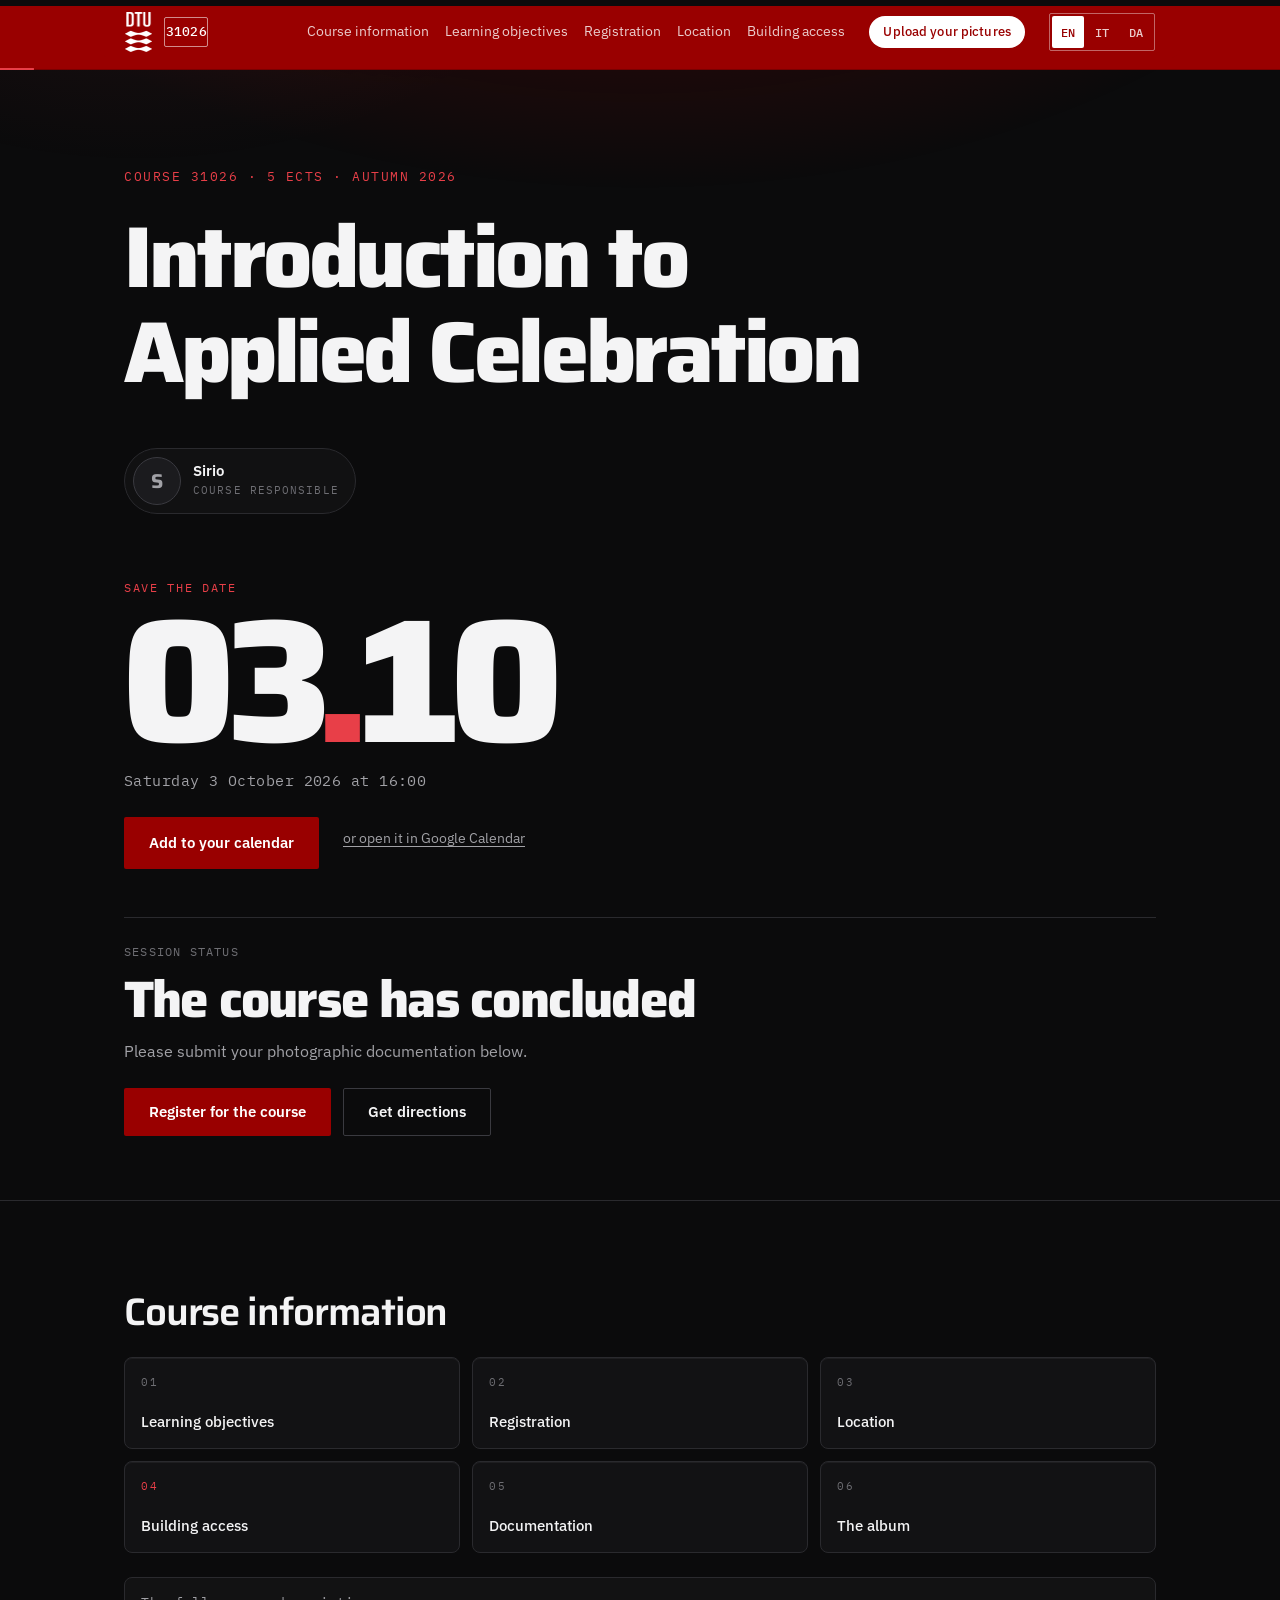
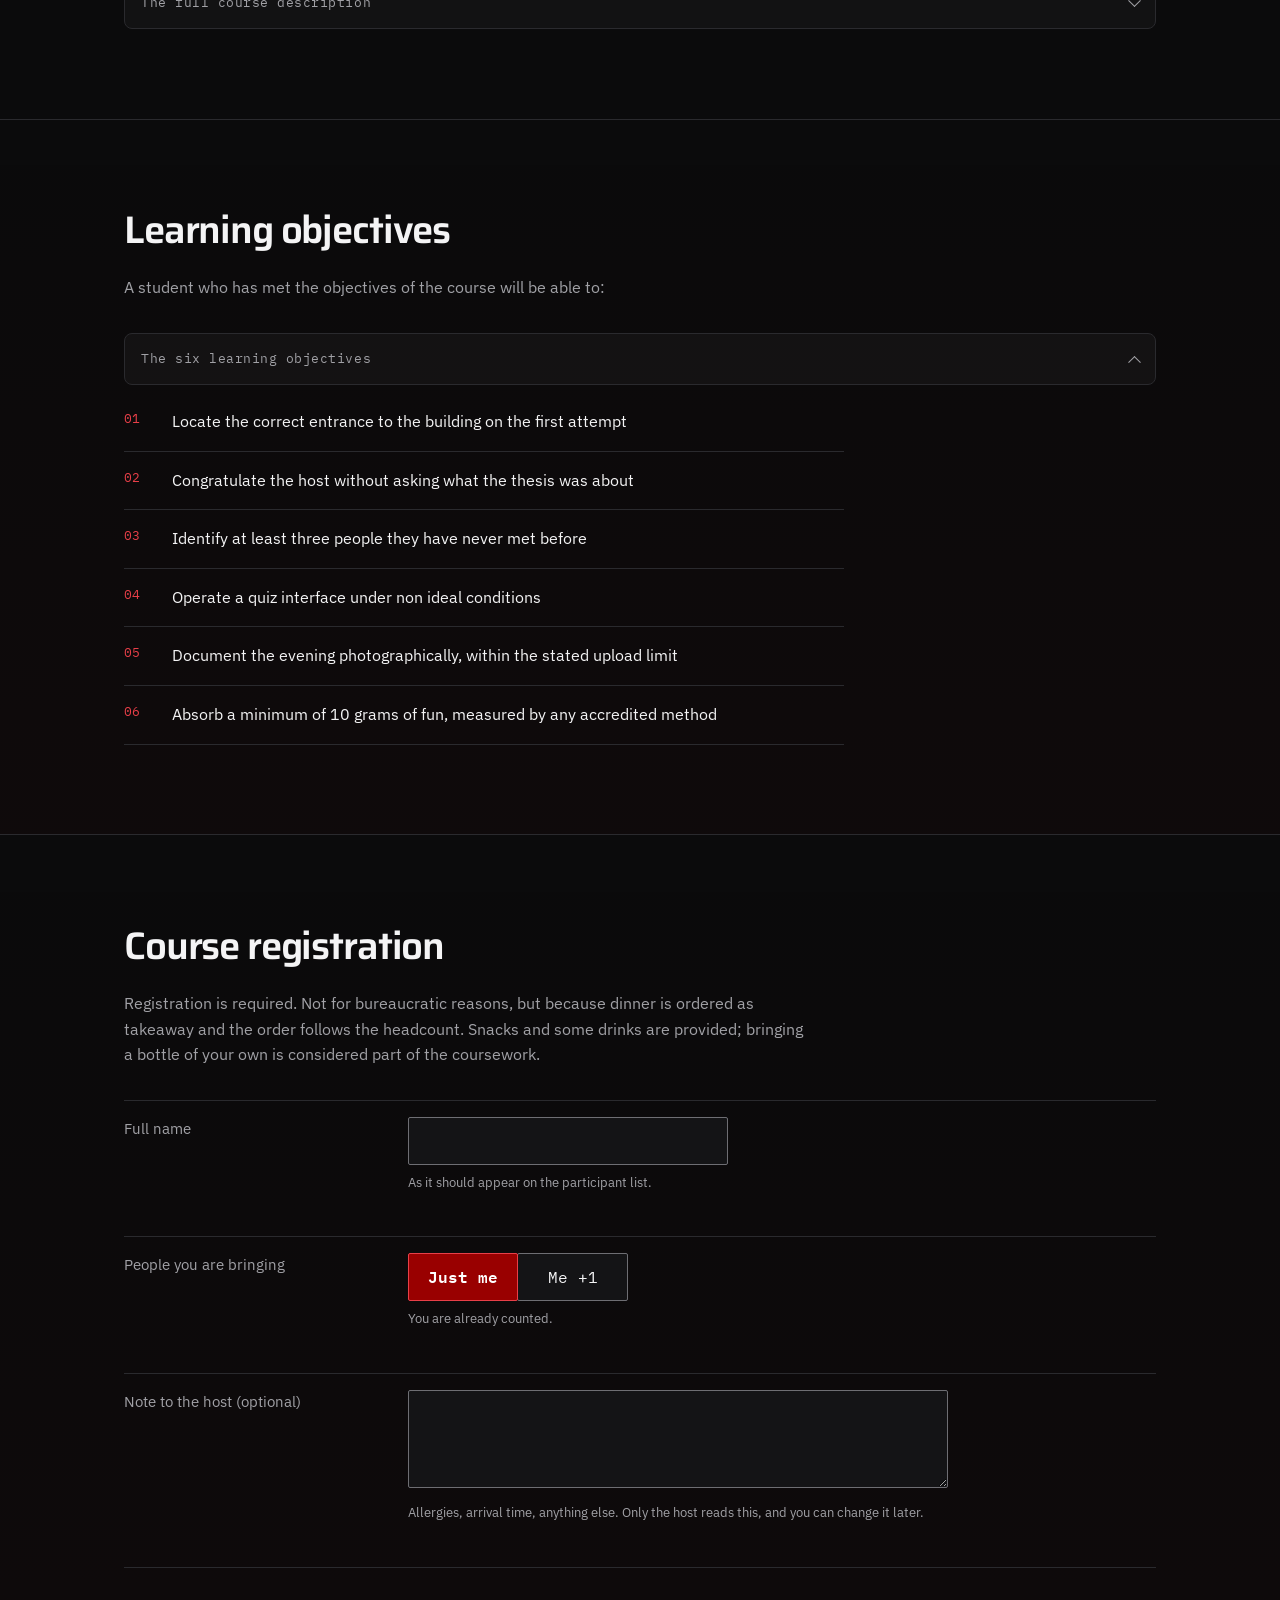
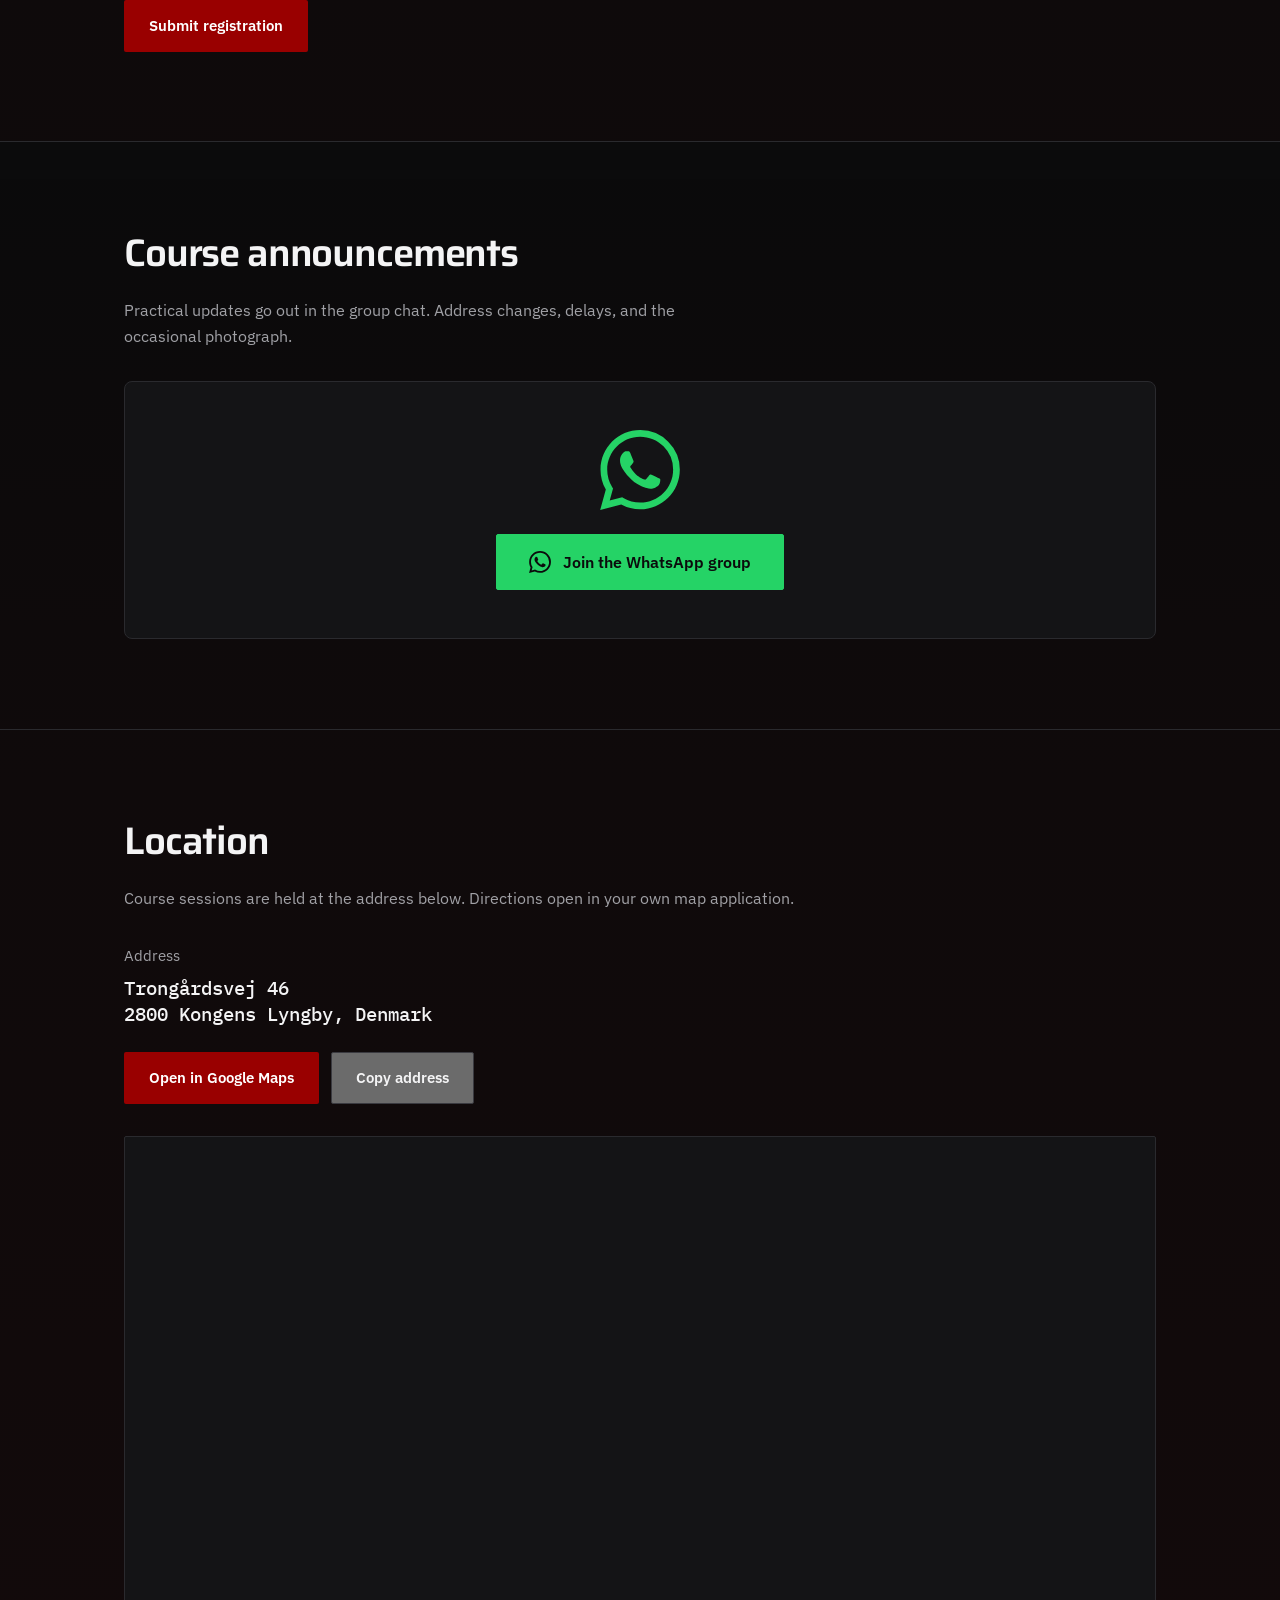
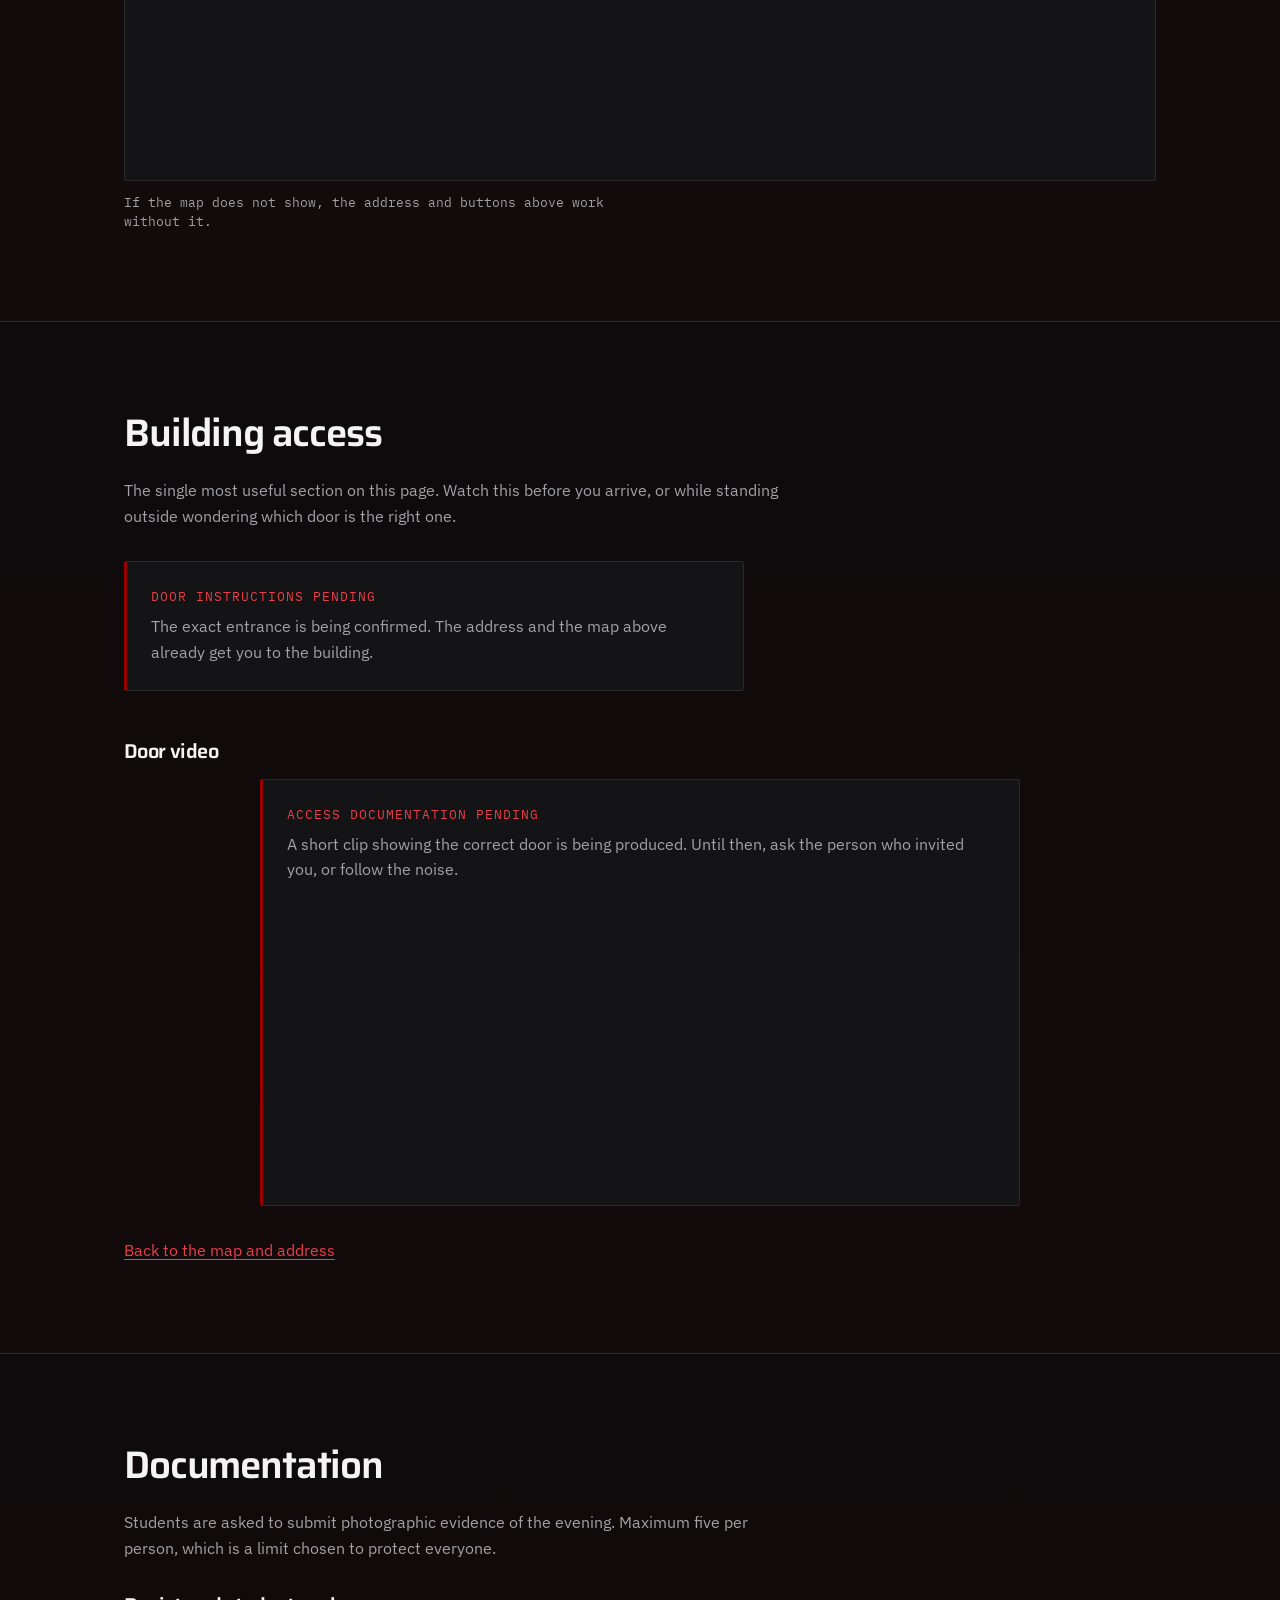
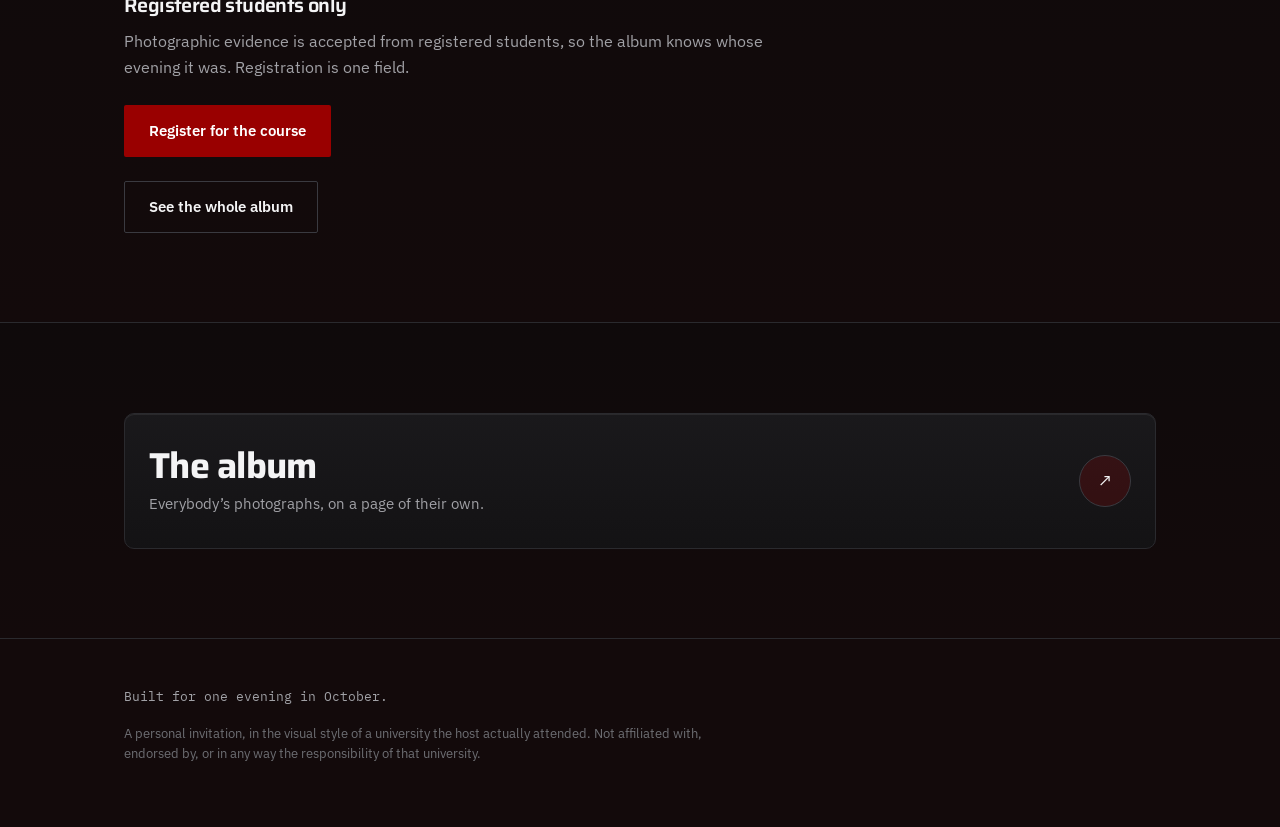
==== commit b6c2d153: "feat(quiz): question 7 shuffles its seats, the truth moves to A Owner's order: bachelor's graduation" ====
--- a/index.html
+++ b/index.html
@@ -23,14 +23,14 @@
 <meta property="og:image:height" content="630">
 <meta name="twitter:card" content="summary_large_image">
 
-<link rel="icon" href="assets/favicon.svg?v=27" type="image/svg+xml">
-<link rel="apple-touch-icon" href="assets/favicon.svg?v=27">
+<link rel="icon" href="assets/favicon.svg?v=28" type="image/svg+xml">
+<link rel="apple-touch-icon" href="assets/favicon.svg?v=28">
 
 <link rel="preconnect" href="https://fonts.googleapis.com">
 <link rel="preconnect" href="https://fonts.gstatic.com" crossorigin>
 <link rel="stylesheet"
       href="https://fonts.googleapis.com/css2?family=Saira:wght@500;600;800&family=IBM+Plex+Sans:wght@400;500;600&family=IBM+Plex+Mono:wght@400;500&display=swap">
-<link rel="stylesheet" href="styles.css?v=27">
+<link rel="stylesheet" href="styles.css?v=28">
 </head>
 
 <body>
@@ -69,7 +69,7 @@
       <!-- Official DTU White RGB lockup, unaltered, from designguide.dtu.dk.
            alt is empty on purpose: this link already carries an aria-label, so a
            described image here would announce the same thing twice. -->
-      <img class="mark__logo" src="assets/dtu-logo.png?v=27" width="27" height="40"
+      <img class="mark__logo" src="assets/dtu-logo.png?v=28" width="27" height="40"
            alt="" decoding="async">
       <span class="mark__badge" id="course-mark" aria-hidden="true">31026</span>
       <span class="mark__dept" data-i18n="nav.dept">Department of Graduation Studies</span>
@@ -629,12 +629,12 @@
      built the page and cannot hold up first paint of the practical
      information. motion.js checks for window.gsap and returns if it is not
      there, so a 404 on either of the first two costs the page nothing. -->
-<script defer src="assets/vendor/gsap.min.js?v=27"></script>
-<script defer src="assets/vendor/ScrollTrigger.min.js?v=27"></script>
-<script defer src="motion.js?v=27"></script>
-
-<script src="config.js?v=27"></script>
-<script src="copy.js?v=27"></script>
-<script src="app.js?v=27"></script>
+<script defer src="assets/vendor/gsap.min.js?v=28"></script>
+<script defer src="assets/vendor/ScrollTrigger.min.js?v=28"></script>
+<script defer src="motion.js?v=28"></script>
+
+<script src="config.js?v=28"></script>
+<script src="copy.js?v=28"></script>
+<script src="app.js?v=28"></script>
 </body>
 </html>
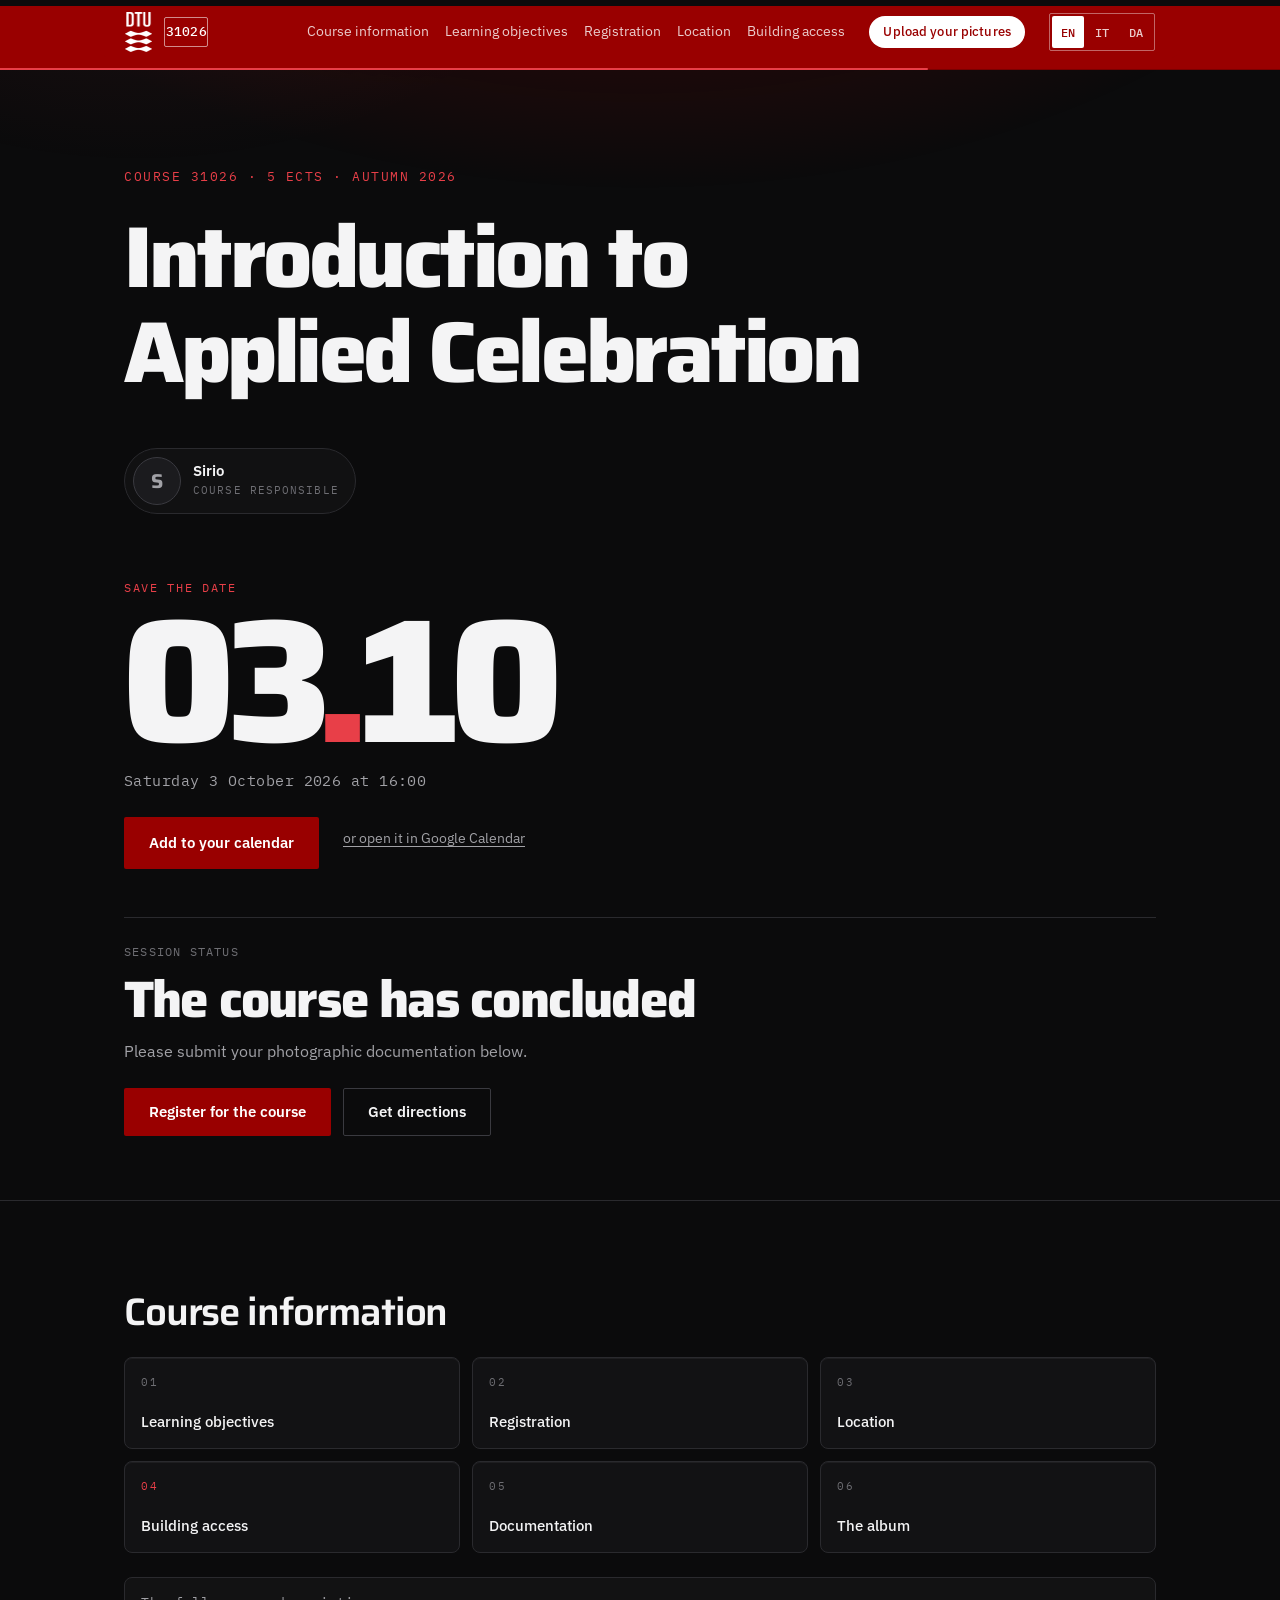
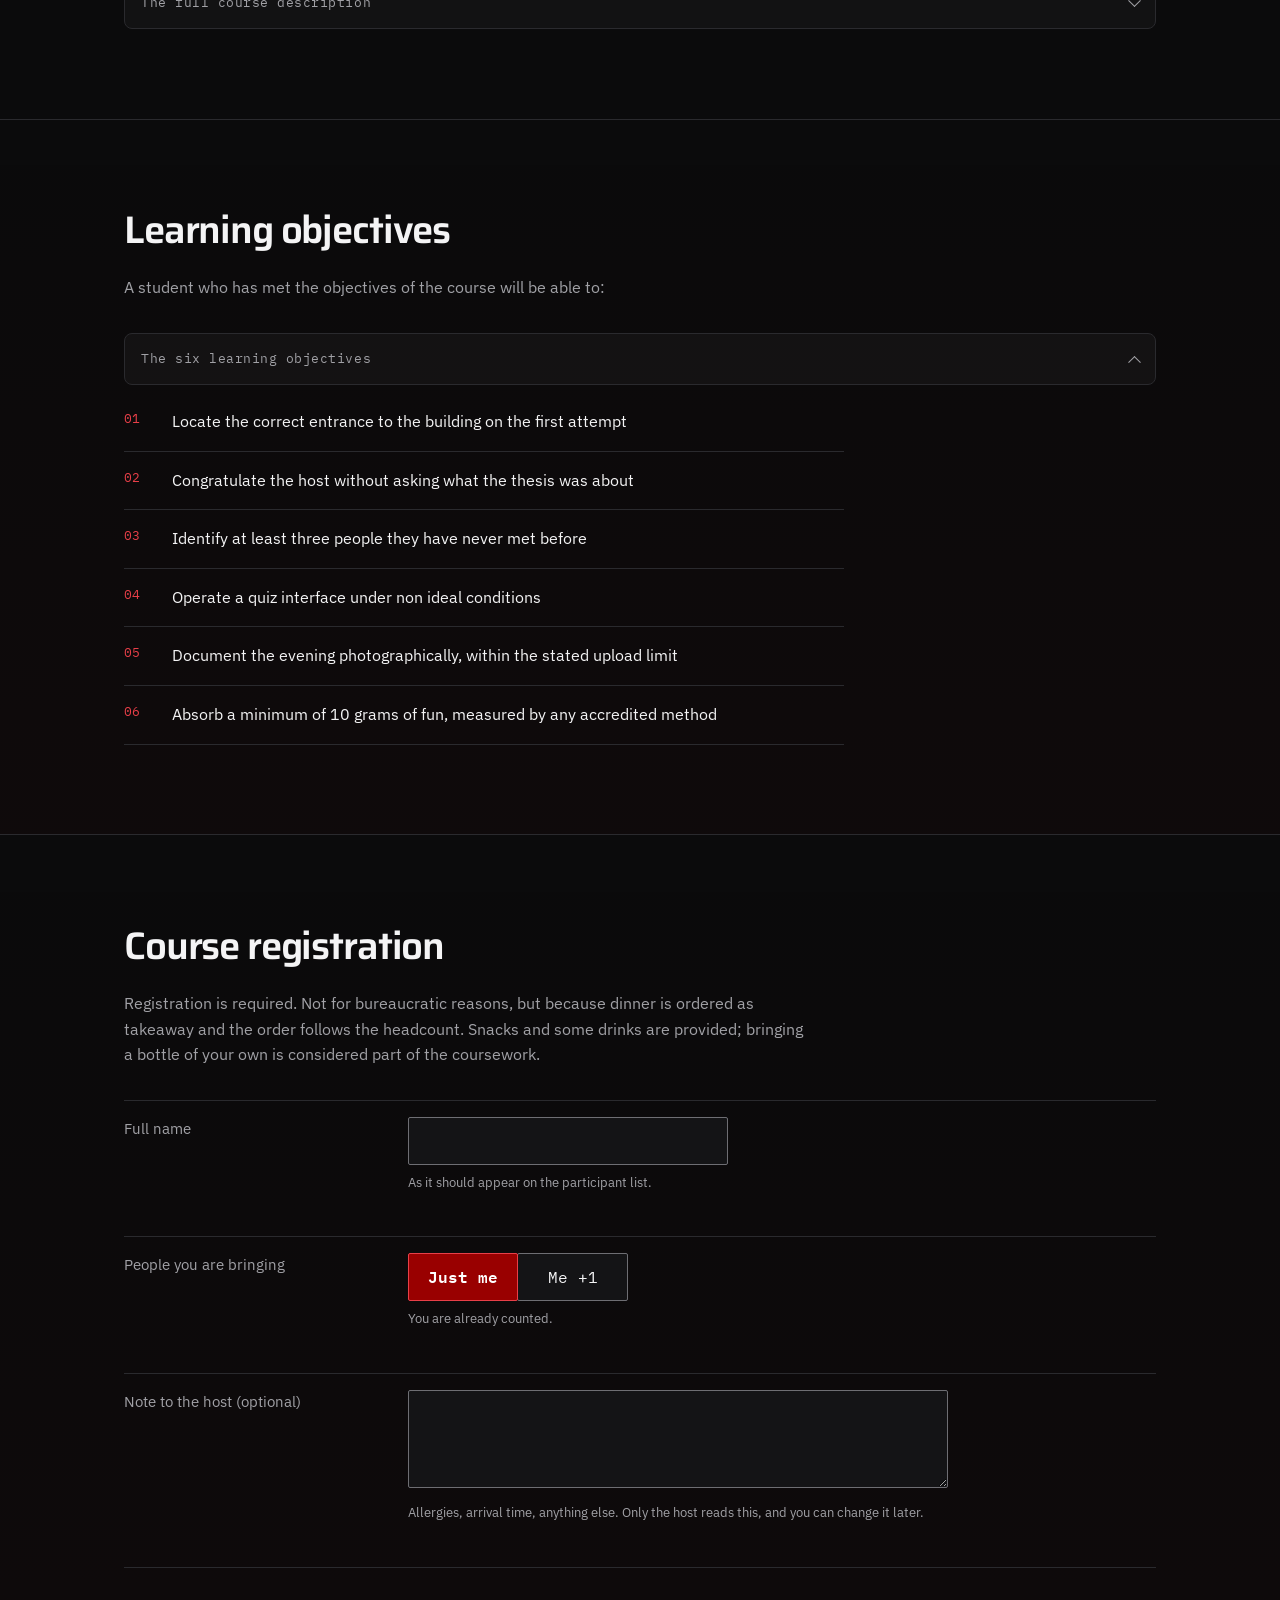
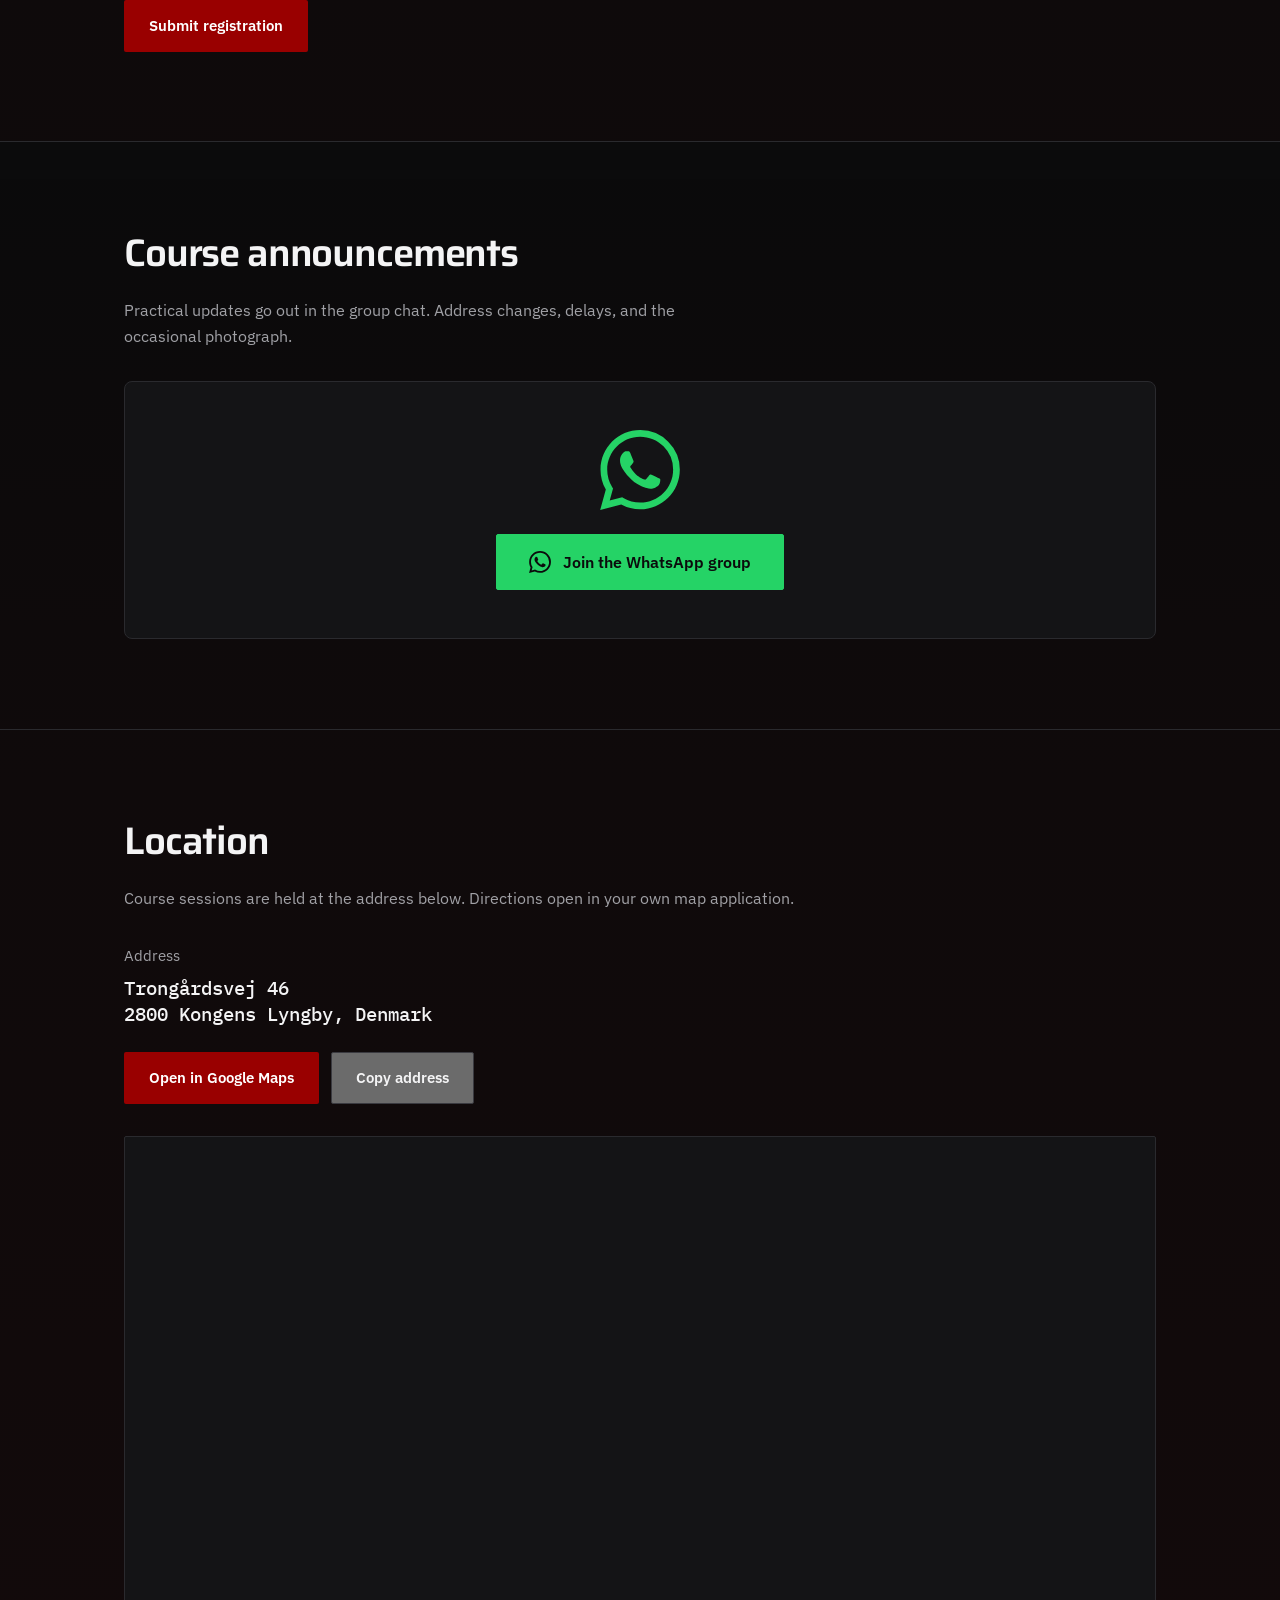
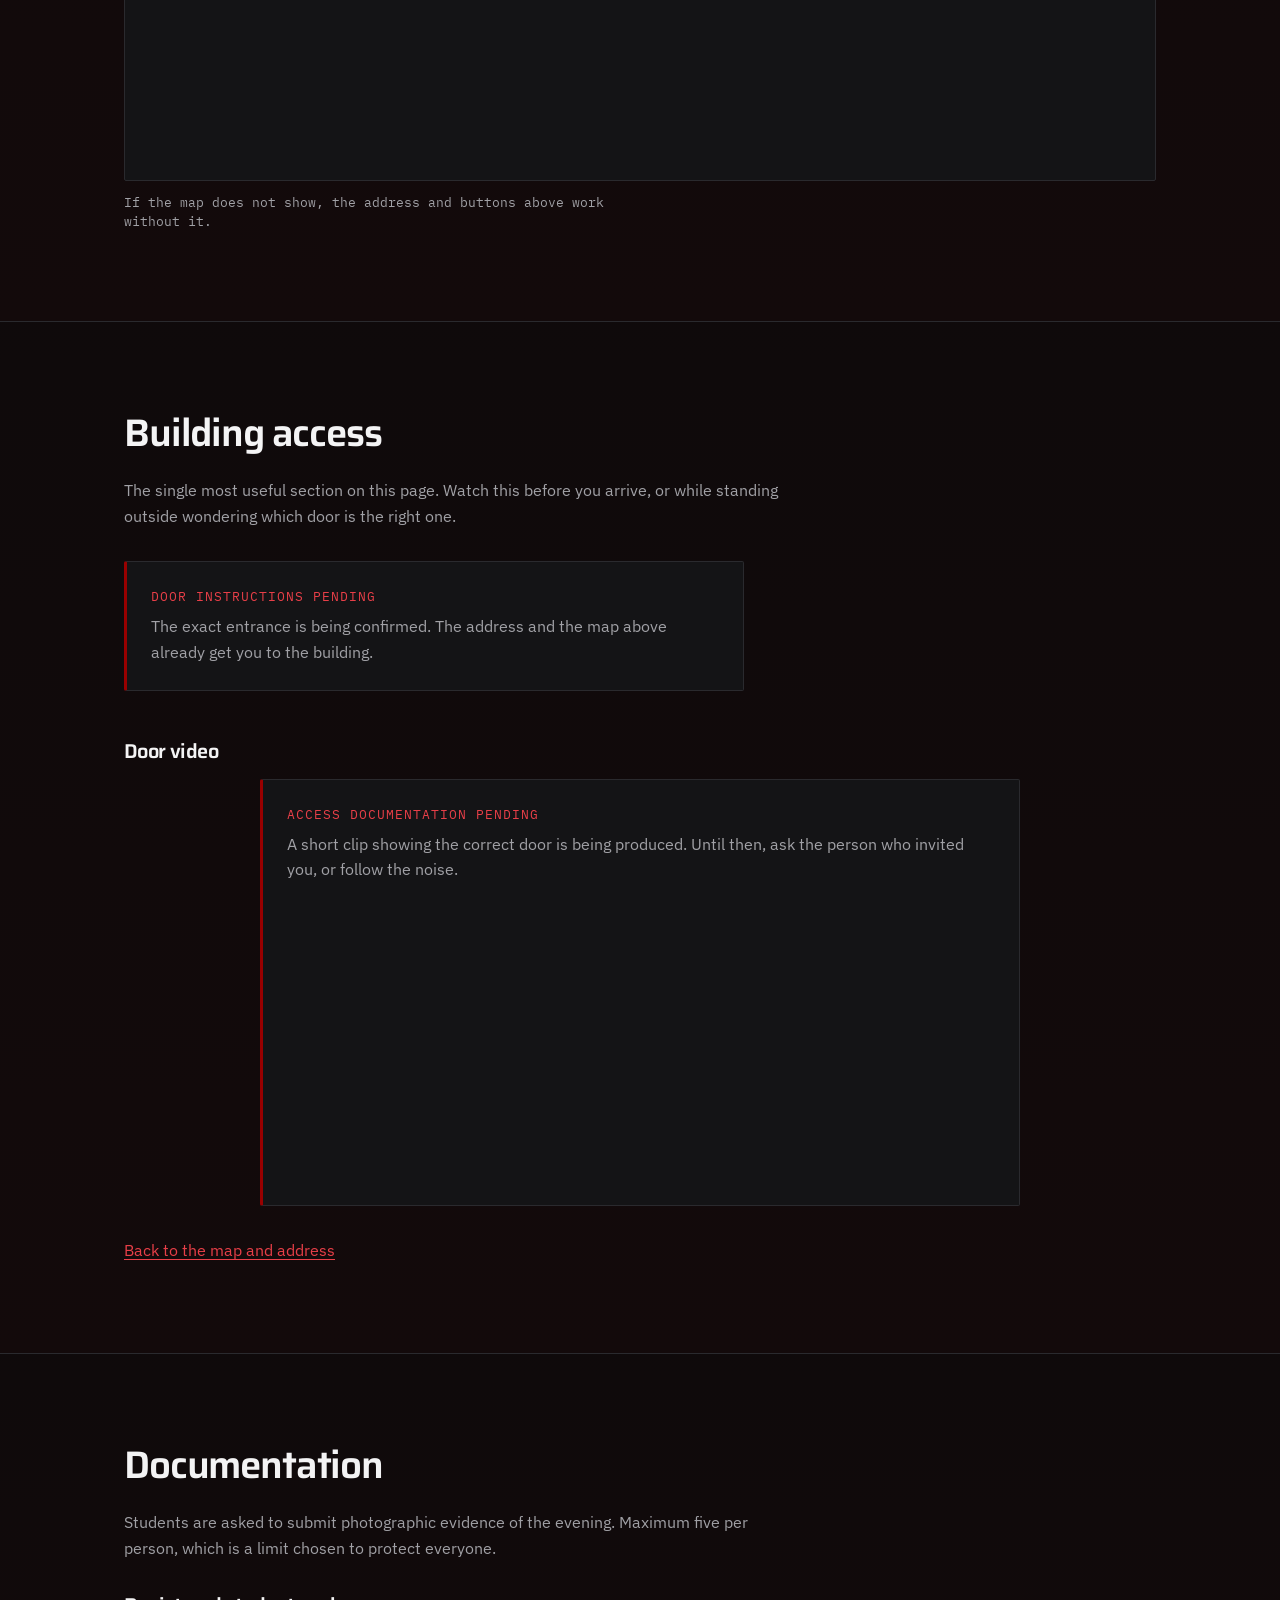
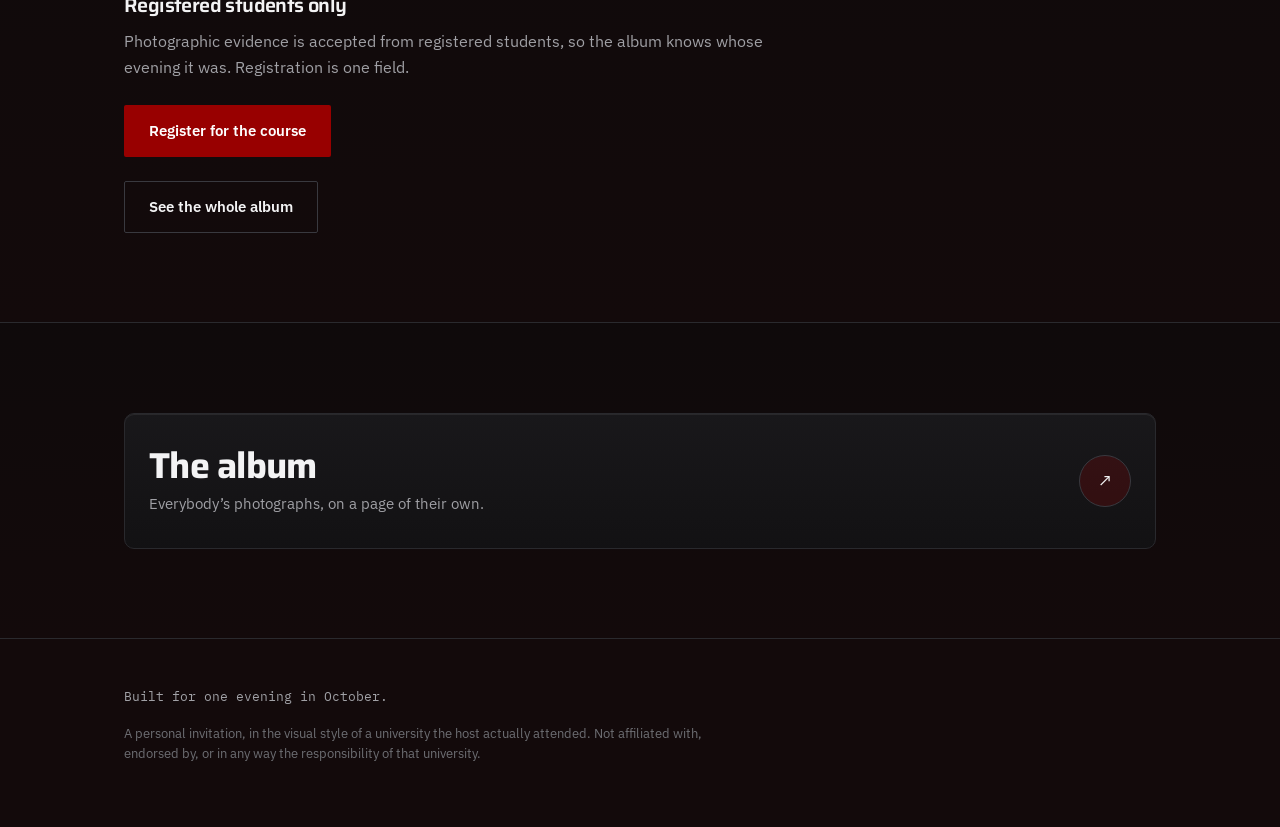
==== commit 33637b8d: "feat(quiz): the question becomes a play in acts, the standings watch from the corner Every live ques" ====
--- a/index.html
+++ b/index.html
@@ -23,14 +23,14 @@
 <meta property="og:image:height" content="630">
 <meta name="twitter:card" content="summary_large_image">
 
-<link rel="icon" href="assets/favicon.svg?v=28" type="image/svg+xml">
-<link rel="apple-touch-icon" href="assets/favicon.svg?v=28">
+<link rel="icon" href="assets/favicon.svg?v=29" type="image/svg+xml">
+<link rel="apple-touch-icon" href="assets/favicon.svg?v=29">
 
 <link rel="preconnect" href="https://fonts.googleapis.com">
 <link rel="preconnect" href="https://fonts.gstatic.com" crossorigin>
 <link rel="stylesheet"
       href="https://fonts.googleapis.com/css2?family=Saira:wght@500;600;800&family=IBM+Plex+Sans:wght@400;500;600&family=IBM+Plex+Mono:wght@400;500&display=swap">
-<link rel="stylesheet" href="styles.css?v=28">
+<link rel="stylesheet" href="styles.css?v=29">
 </head>
 
 <body>
@@ -69,7 +69,7 @@
       <!-- Official DTU White RGB lockup, unaltered, from designguide.dtu.dk.
            alt is empty on purpose: this link already carries an aria-label, so a
            described image here would announce the same thing twice. -->
-      <img class="mark__logo" src="assets/dtu-logo.png?v=28" width="27" height="40"
+      <img class="mark__logo" src="assets/dtu-logo.png?v=29" width="27" height="40"
            alt="" decoding="async">
       <span class="mark__badge" id="course-mark" aria-hidden="true">31026</span>
       <span class="mark__dept" data-i18n="nav.dept">Department of Graduation Studies</span>
@@ -629,12 +629,12 @@
      built the page and cannot hold up first paint of the practical
      information. motion.js checks for window.gsap and returns if it is not
      there, so a 404 on either of the first two costs the page nothing. -->
-<script defer src="assets/vendor/gsap.min.js?v=28"></script>
-<script defer src="assets/vendor/ScrollTrigger.min.js?v=28"></script>
-<script defer src="motion.js?v=28"></script>
-
-<script src="config.js?v=28"></script>
-<script src="copy.js?v=28"></script>
-<script src="app.js?v=28"></script>
+<script defer src="assets/vendor/gsap.min.js?v=29"></script>
+<script defer src="assets/vendor/ScrollTrigger.min.js?v=29"></script>
+<script defer src="motion.js?v=29"></script>
+
+<script src="config.js?v=29"></script>
+<script src="copy.js?v=29"></script>
+<script src="app.js?v=29"></script>
 </body>
 </html>
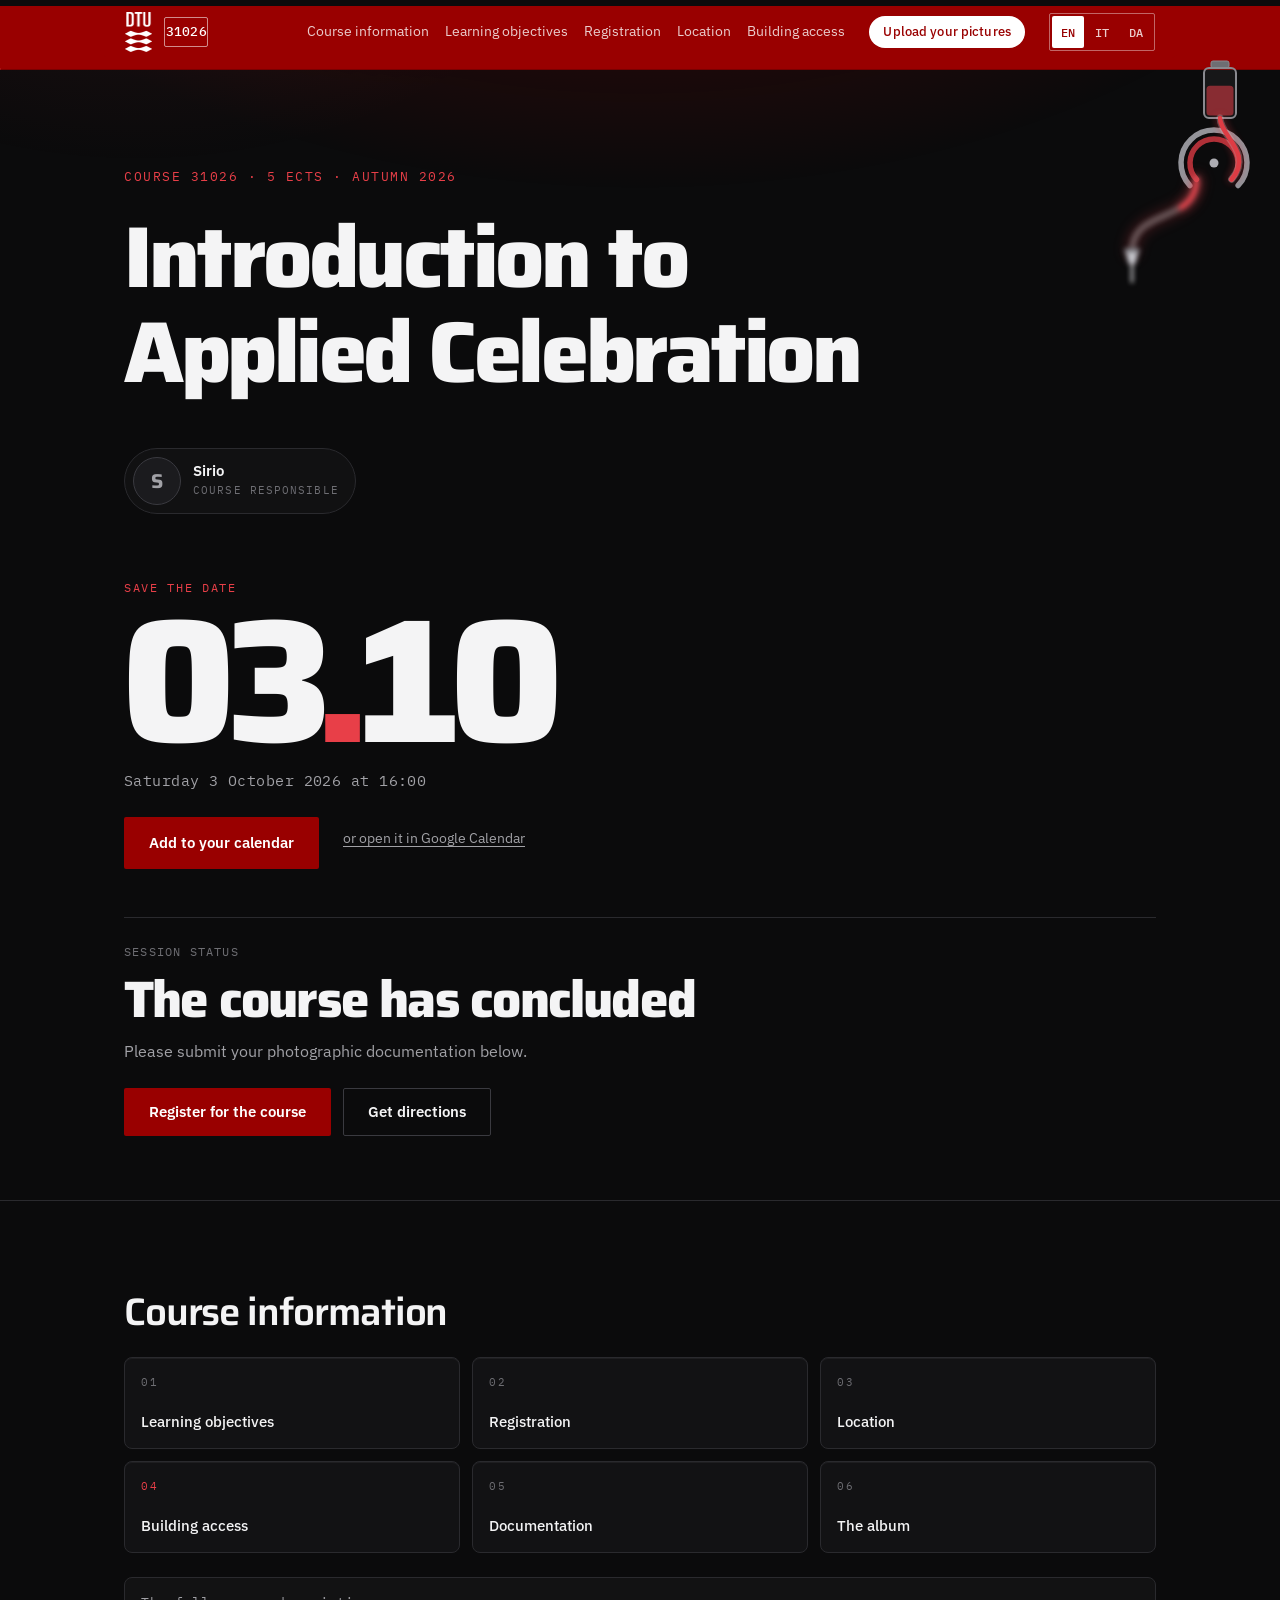
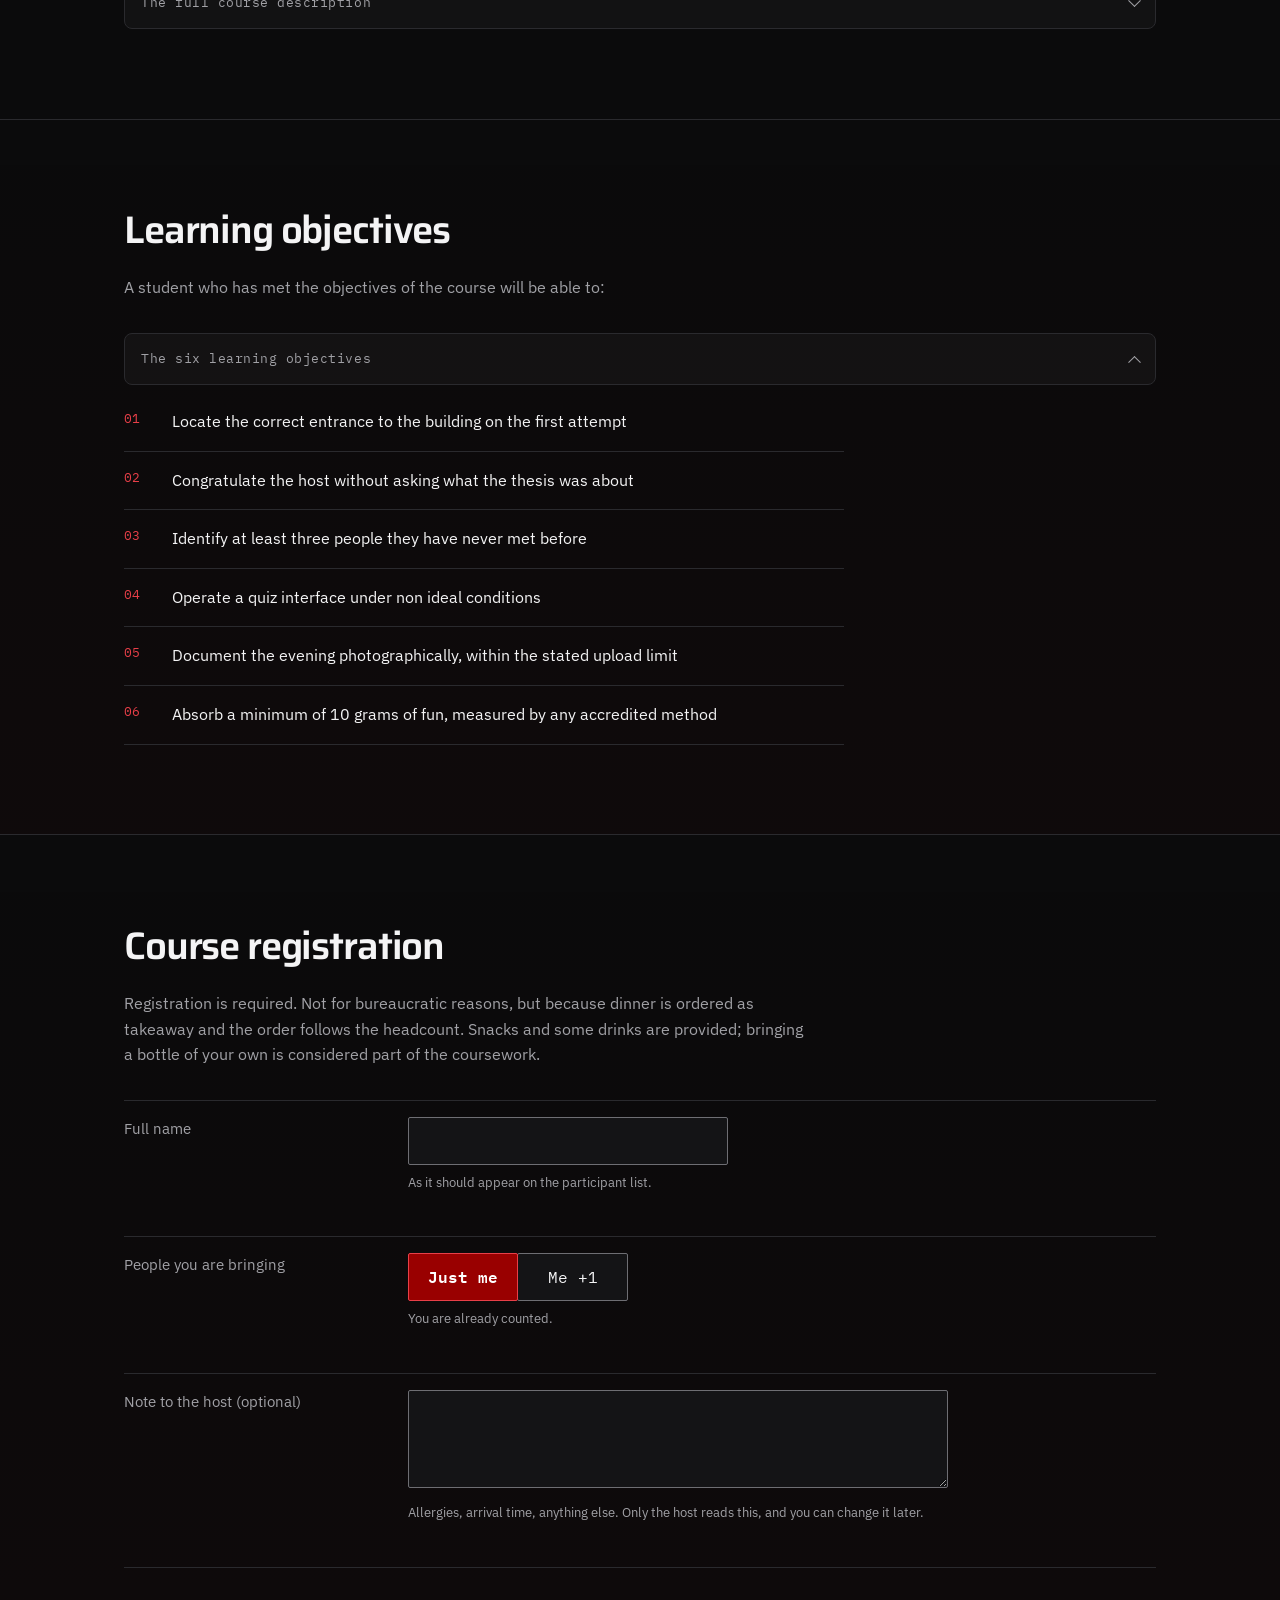
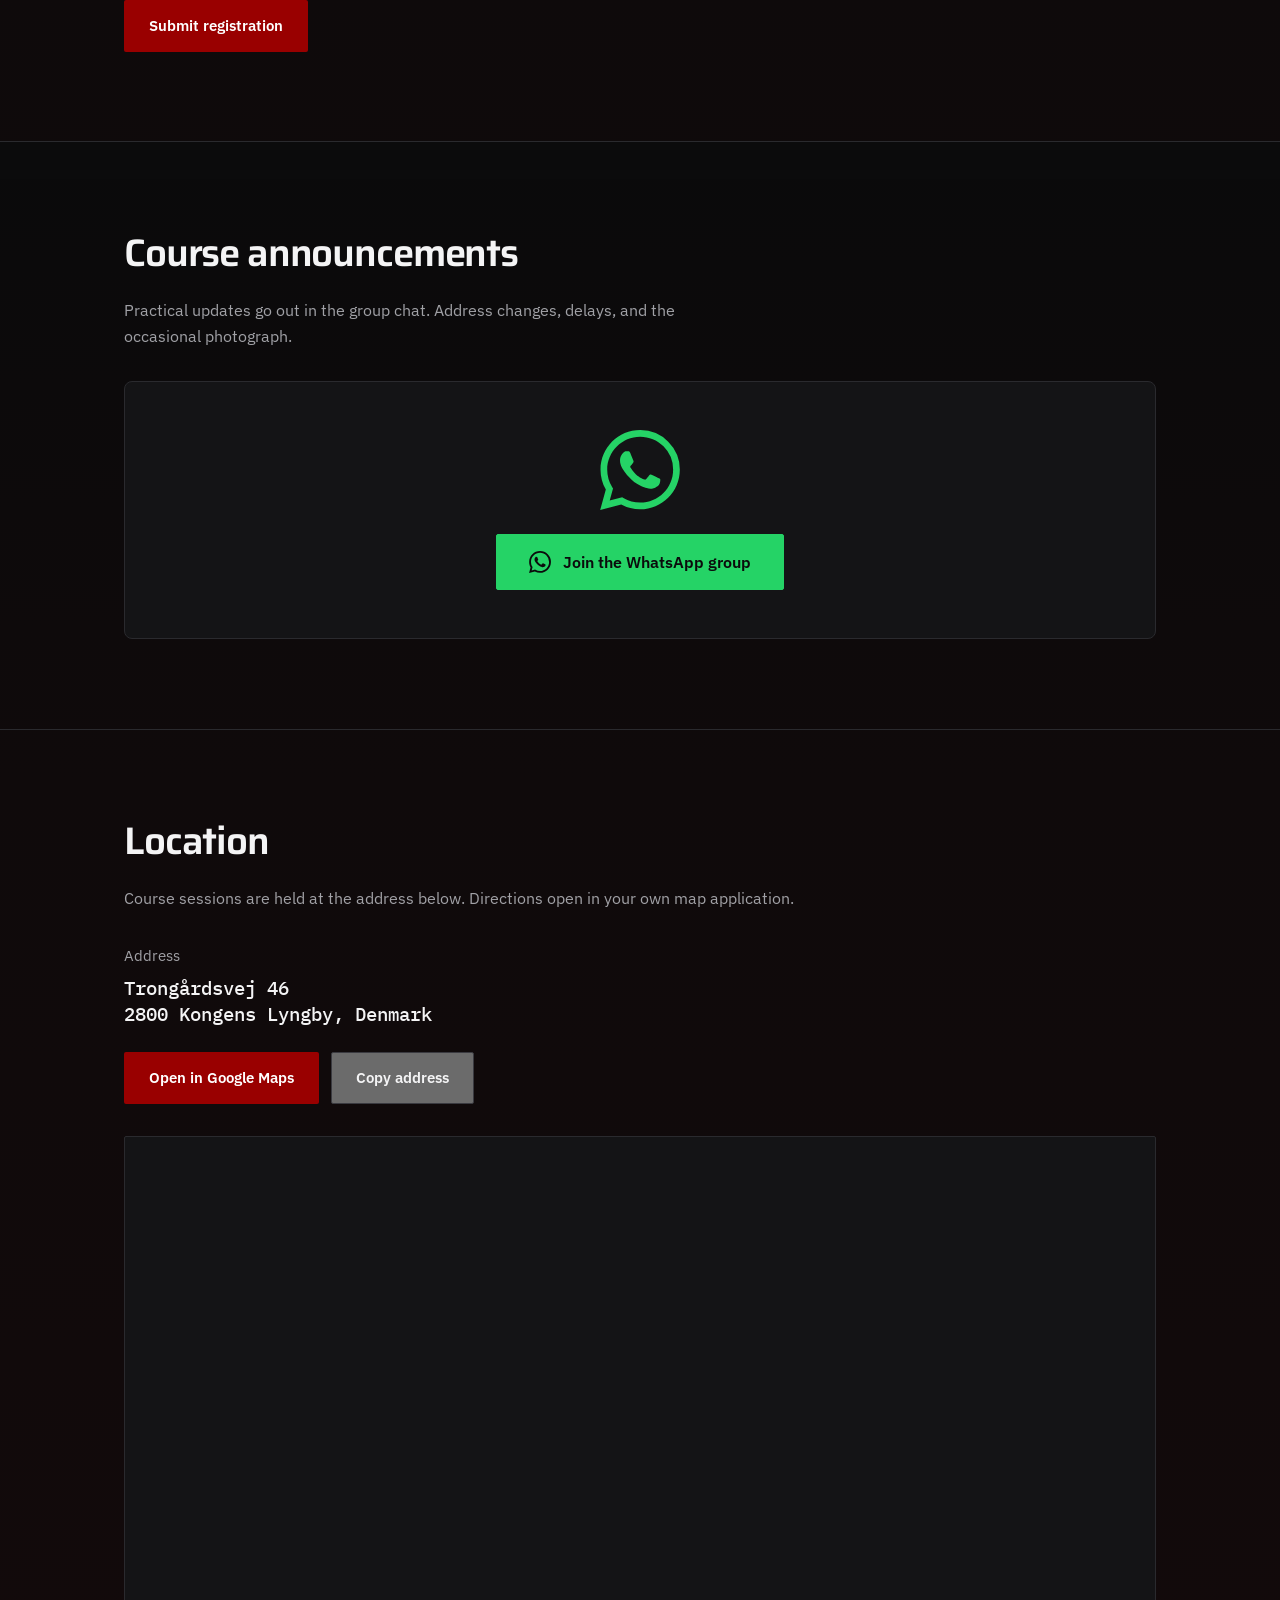
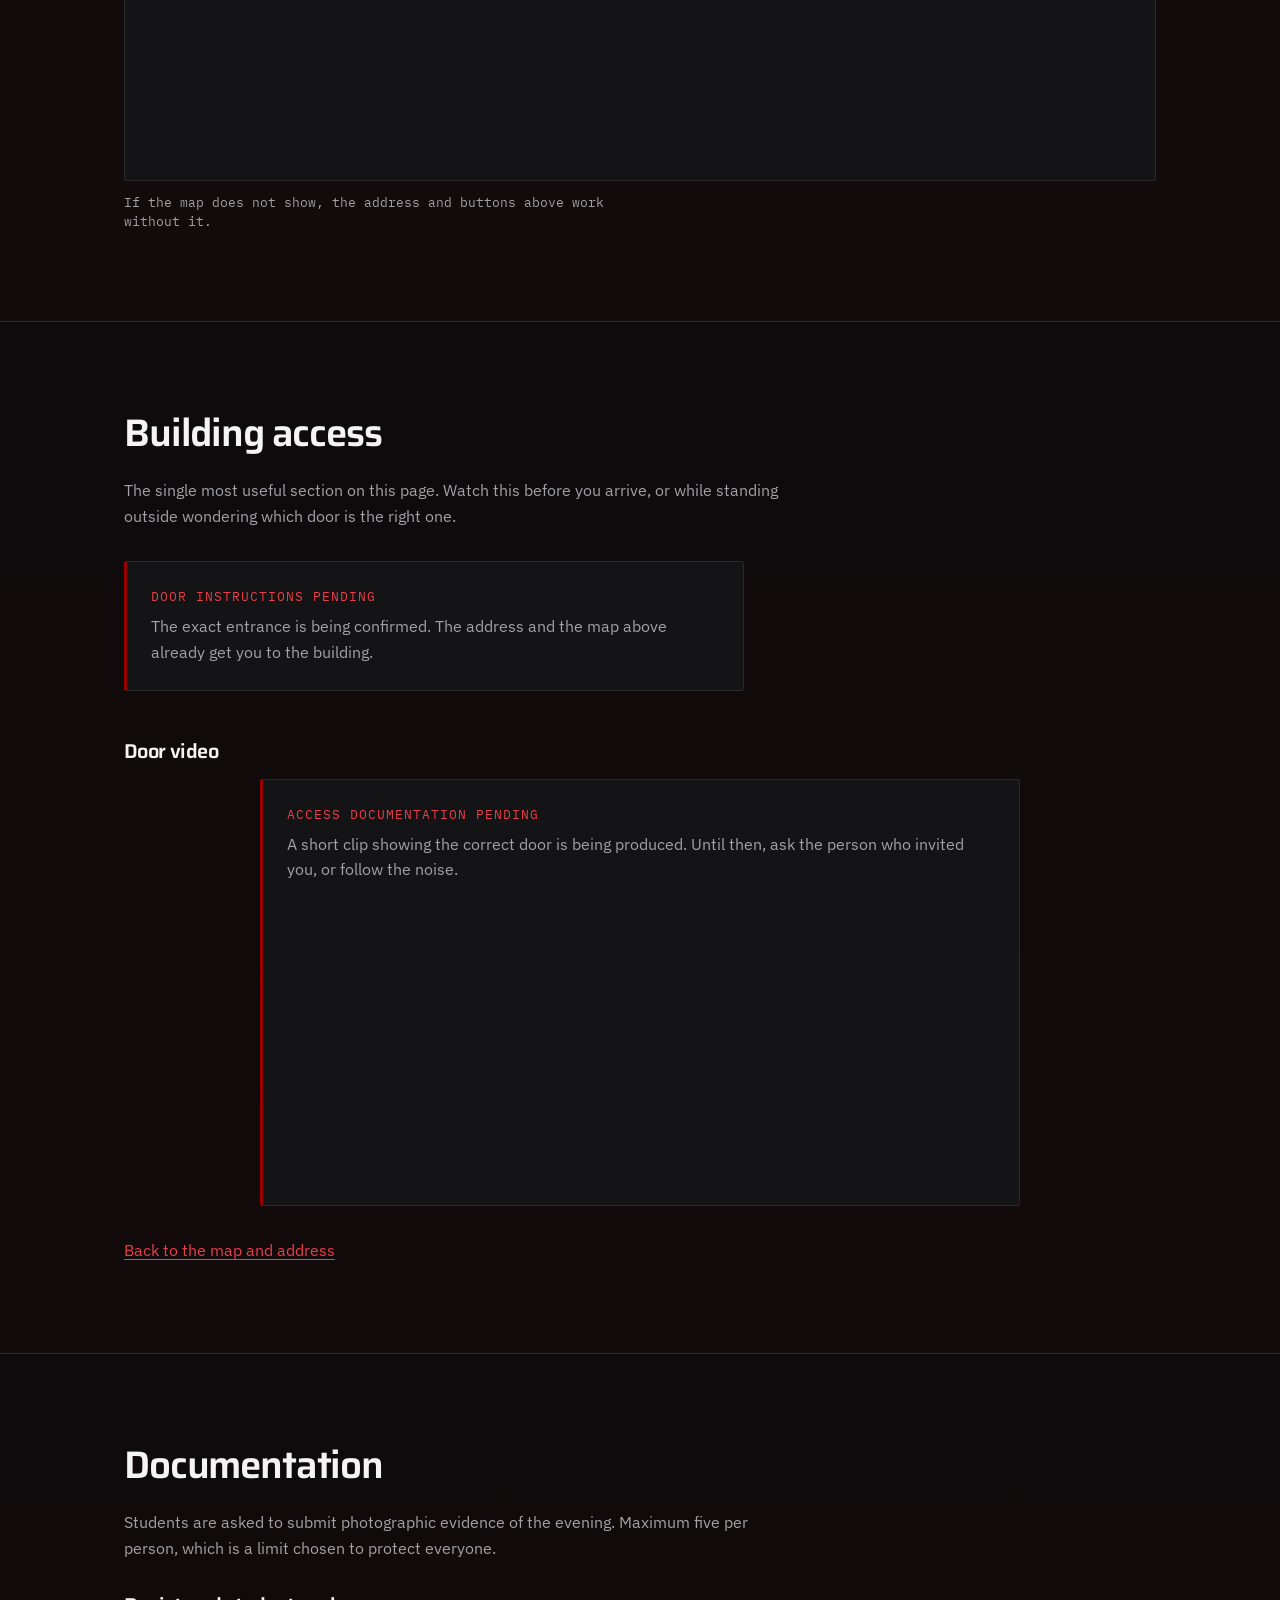
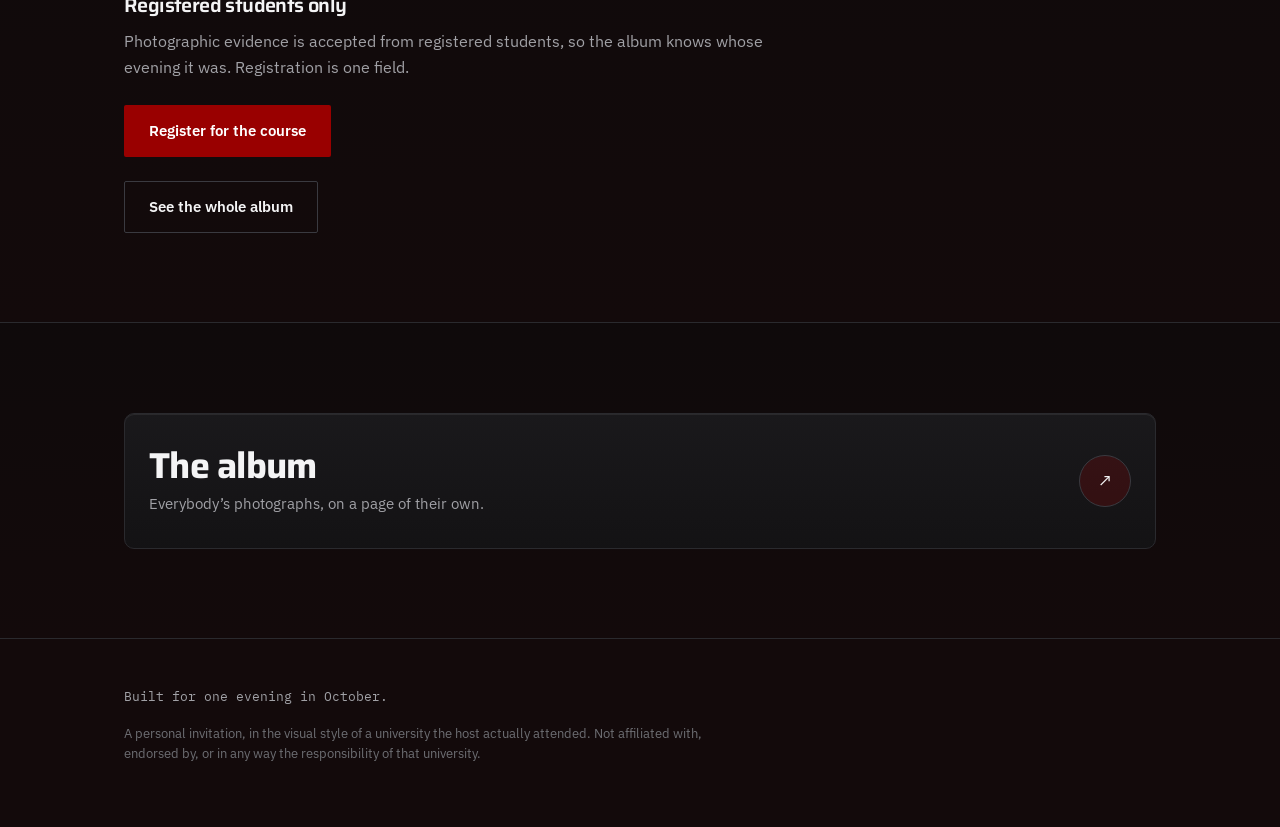
==== commit 4bb9c307: "feat(quiz): the wipe scorches the earth on every screen Wiping the game already emptied the database" ====
--- a/index.html
+++ b/index.html
@@ -23,14 +23,14 @@
 <meta property="og:image:height" content="630">
 <meta name="twitter:card" content="summary_large_image">
 
-<link rel="icon" href="assets/favicon.svg?v=29" type="image/svg+xml">
-<link rel="apple-touch-icon" href="assets/favicon.svg?v=29">
+<link rel="icon" href="assets/favicon.svg?v=30" type="image/svg+xml">
+<link rel="apple-touch-icon" href="assets/favicon.svg?v=30">
 
 <link rel="preconnect" href="https://fonts.googleapis.com">
 <link rel="preconnect" href="https://fonts.gstatic.com" crossorigin>
 <link rel="stylesheet"
       href="https://fonts.googleapis.com/css2?family=Saira:wght@500;600;800&family=IBM+Plex+Sans:wght@400;500;600&family=IBM+Plex+Mono:wght@400;500&display=swap">
-<link rel="stylesheet" href="styles.css?v=29">
+<link rel="stylesheet" href="styles.css?v=30">
 </head>
 
 <body>
@@ -69,7 +69,7 @@
       <!-- Official DTU White RGB lockup, unaltered, from designguide.dtu.dk.
            alt is empty on purpose: this link already carries an aria-label, so a
            described image here would announce the same thing twice. -->
-      <img class="mark__logo" src="assets/dtu-logo.png?v=29" width="27" height="40"
+      <img class="mark__logo" src="assets/dtu-logo.png?v=30" width="27" height="40"
            alt="" decoding="async">
       <span class="mark__badge" id="course-mark" aria-hidden="true">31026</span>
       <span class="mark__dept" data-i18n="nav.dept">Department of Graduation Studies</span>
@@ -629,12 +629,12 @@
      built the page and cannot hold up first paint of the practical
      information. motion.js checks for window.gsap and returns if it is not
      there, so a 404 on either of the first two costs the page nothing. -->
-<script defer src="assets/vendor/gsap.min.js?v=29"></script>
-<script defer src="assets/vendor/ScrollTrigger.min.js?v=29"></script>
-<script defer src="motion.js?v=29"></script>
-
-<script src="config.js?v=29"></script>
-<script src="copy.js?v=29"></script>
-<script src="app.js?v=29"></script>
+<script defer src="assets/vendor/gsap.min.js?v=30"></script>
+<script defer src="assets/vendor/ScrollTrigger.min.js?v=30"></script>
+<script defer src="motion.js?v=30"></script>
+
+<script src="config.js?v=30"></script>
+<script src="copy.js?v=30"></script>
+<script src="app.js?v=30"></script>
 </body>
 </html>
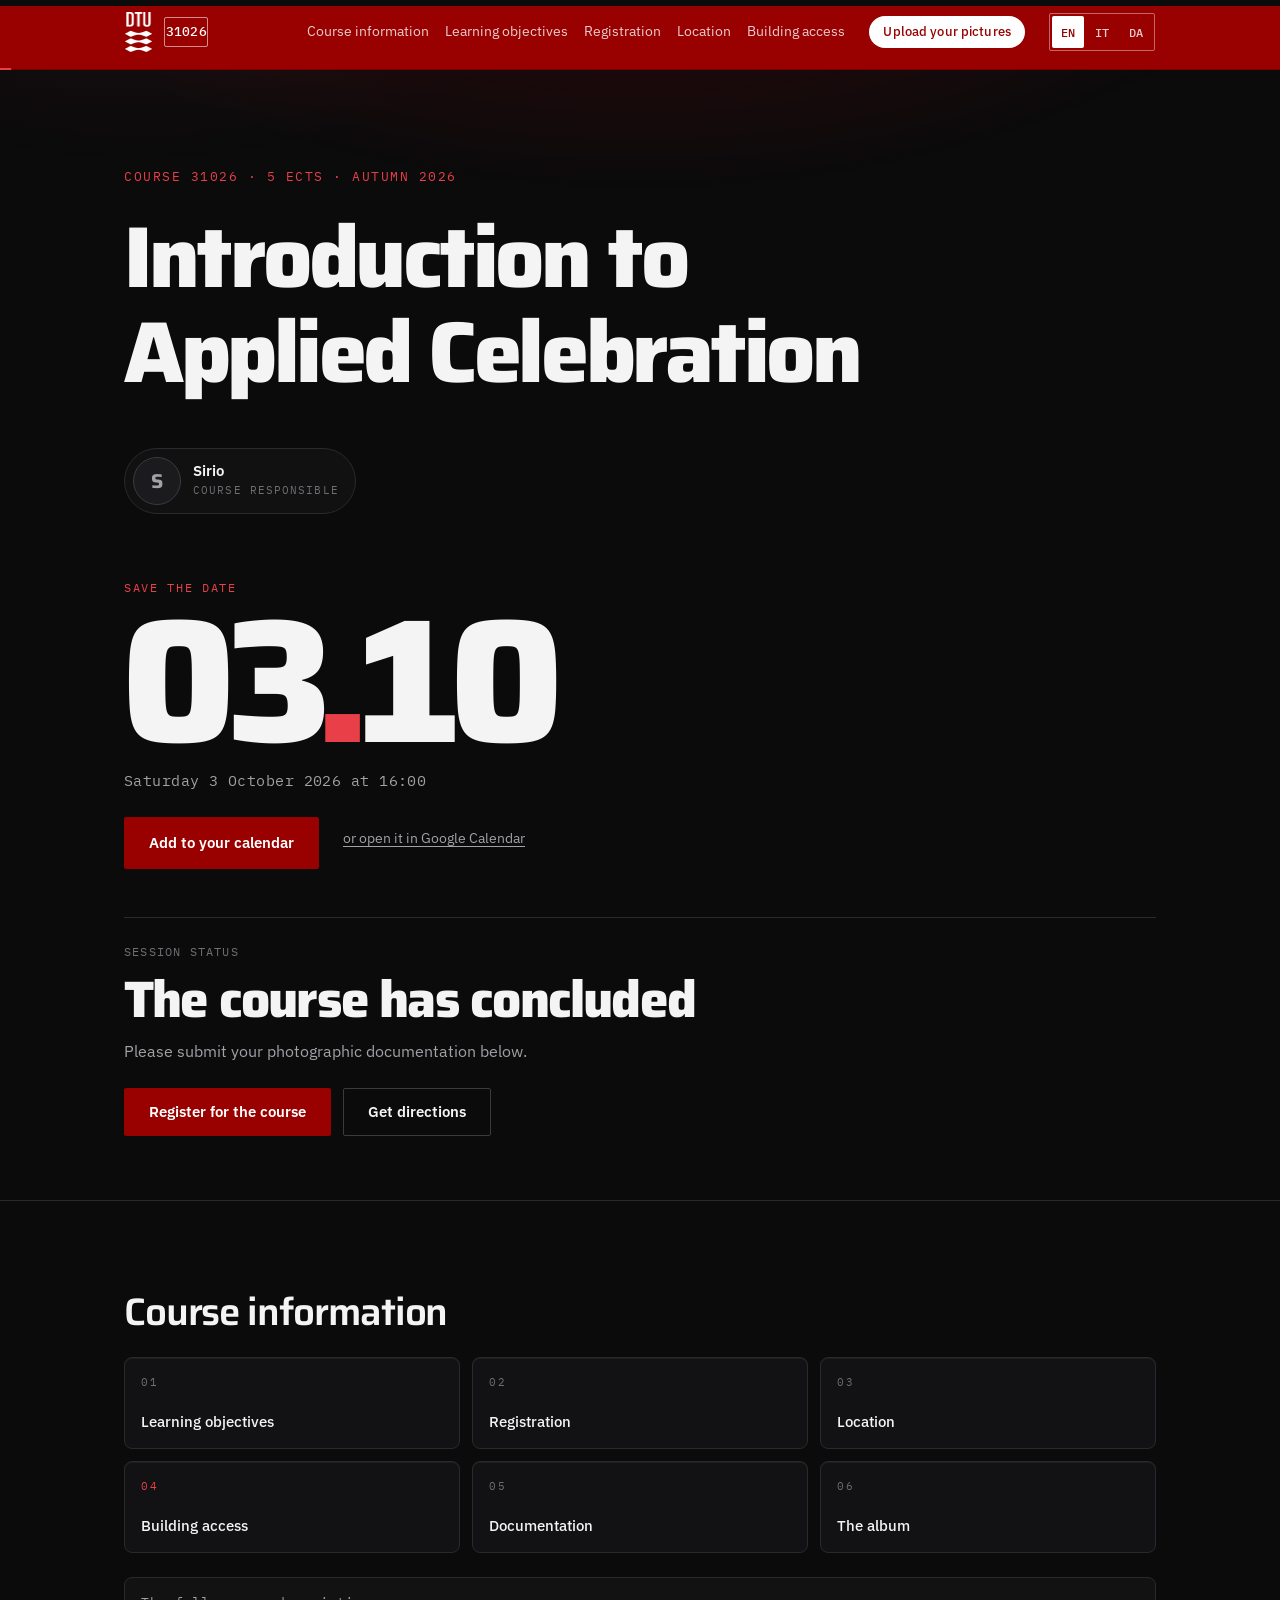
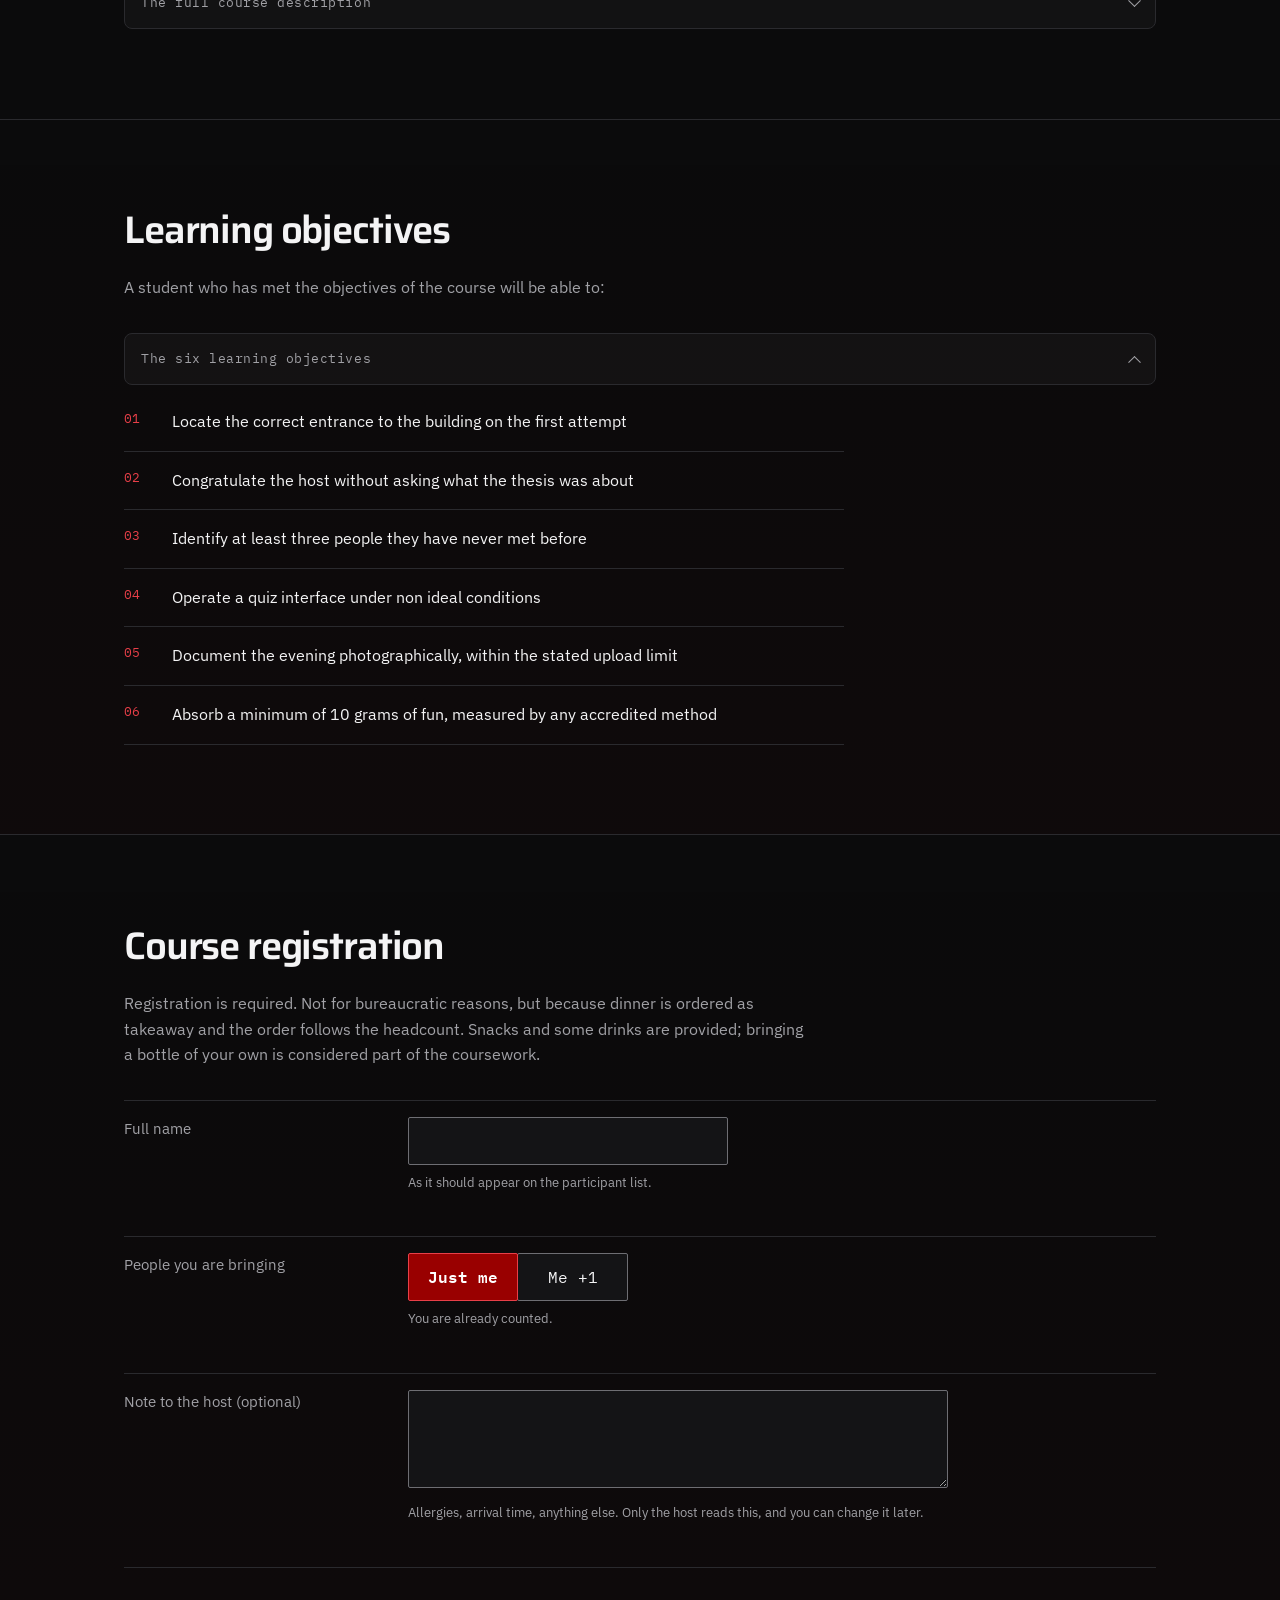
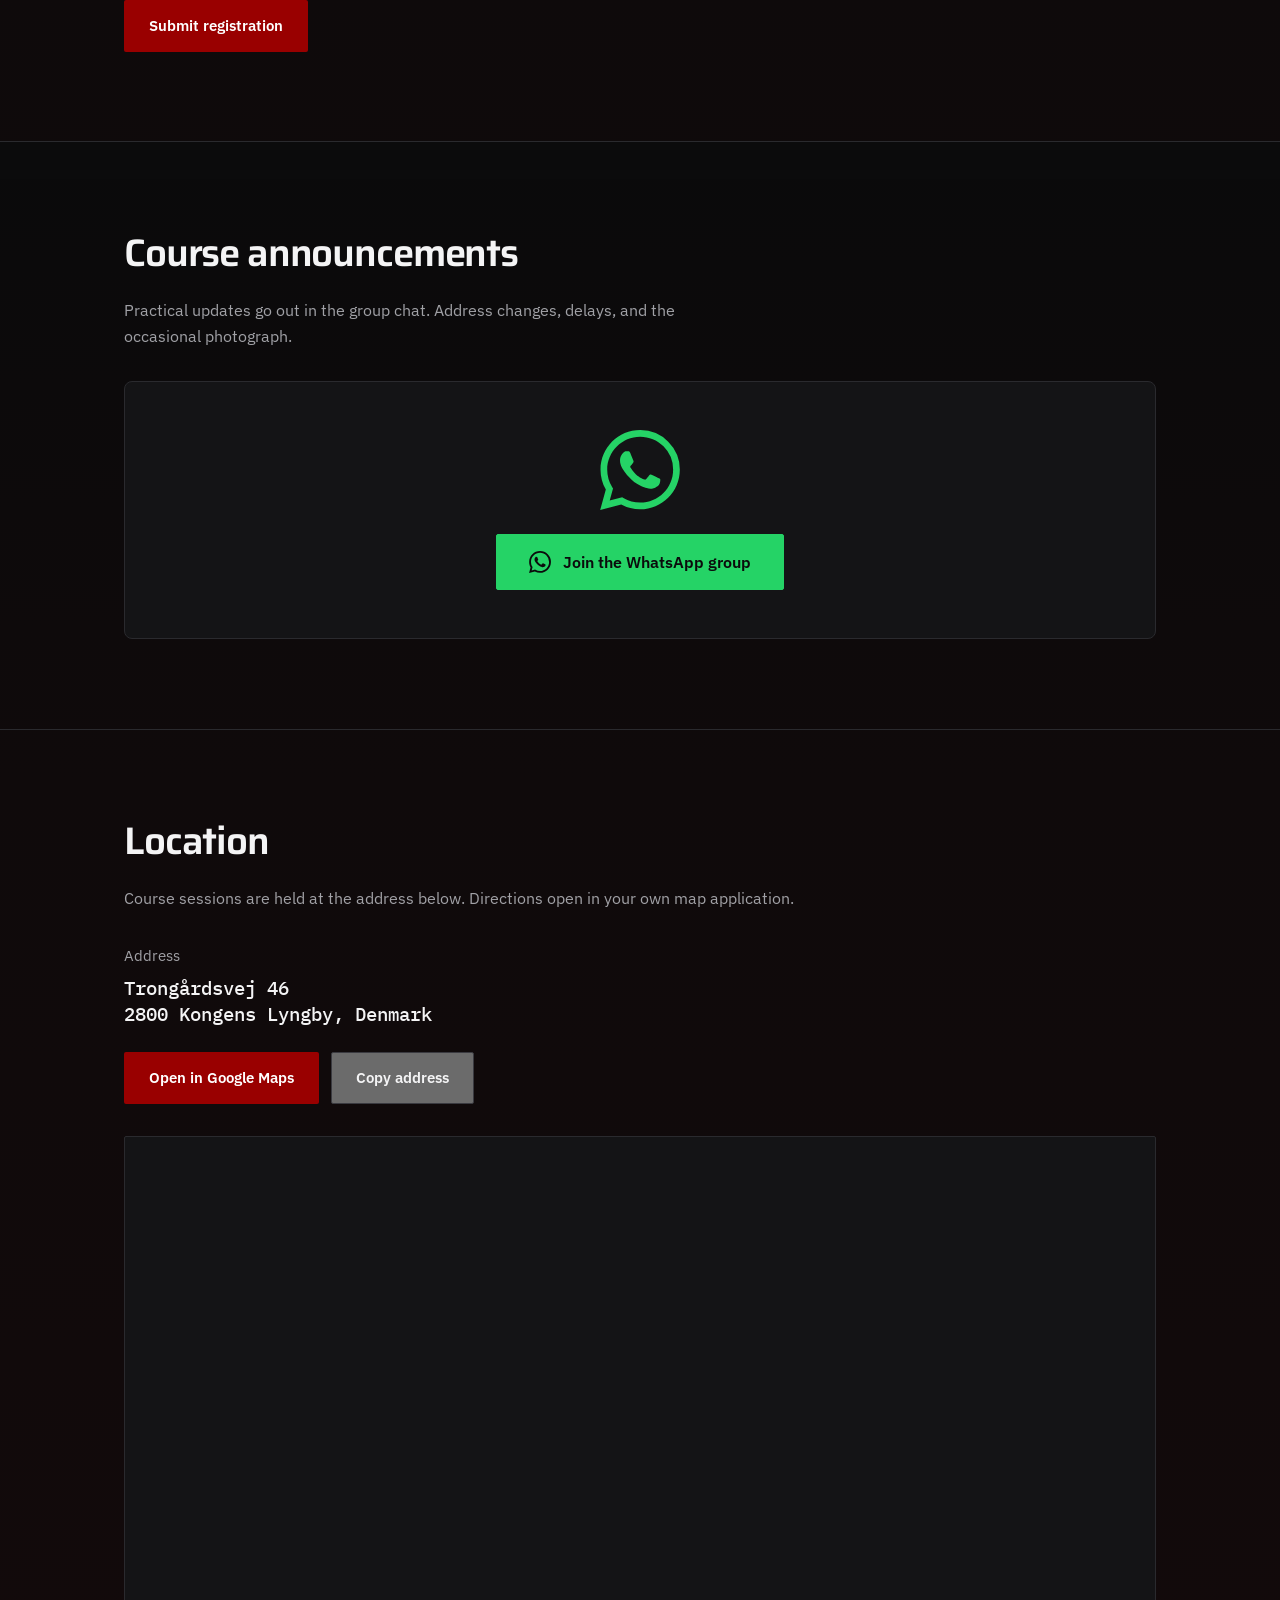
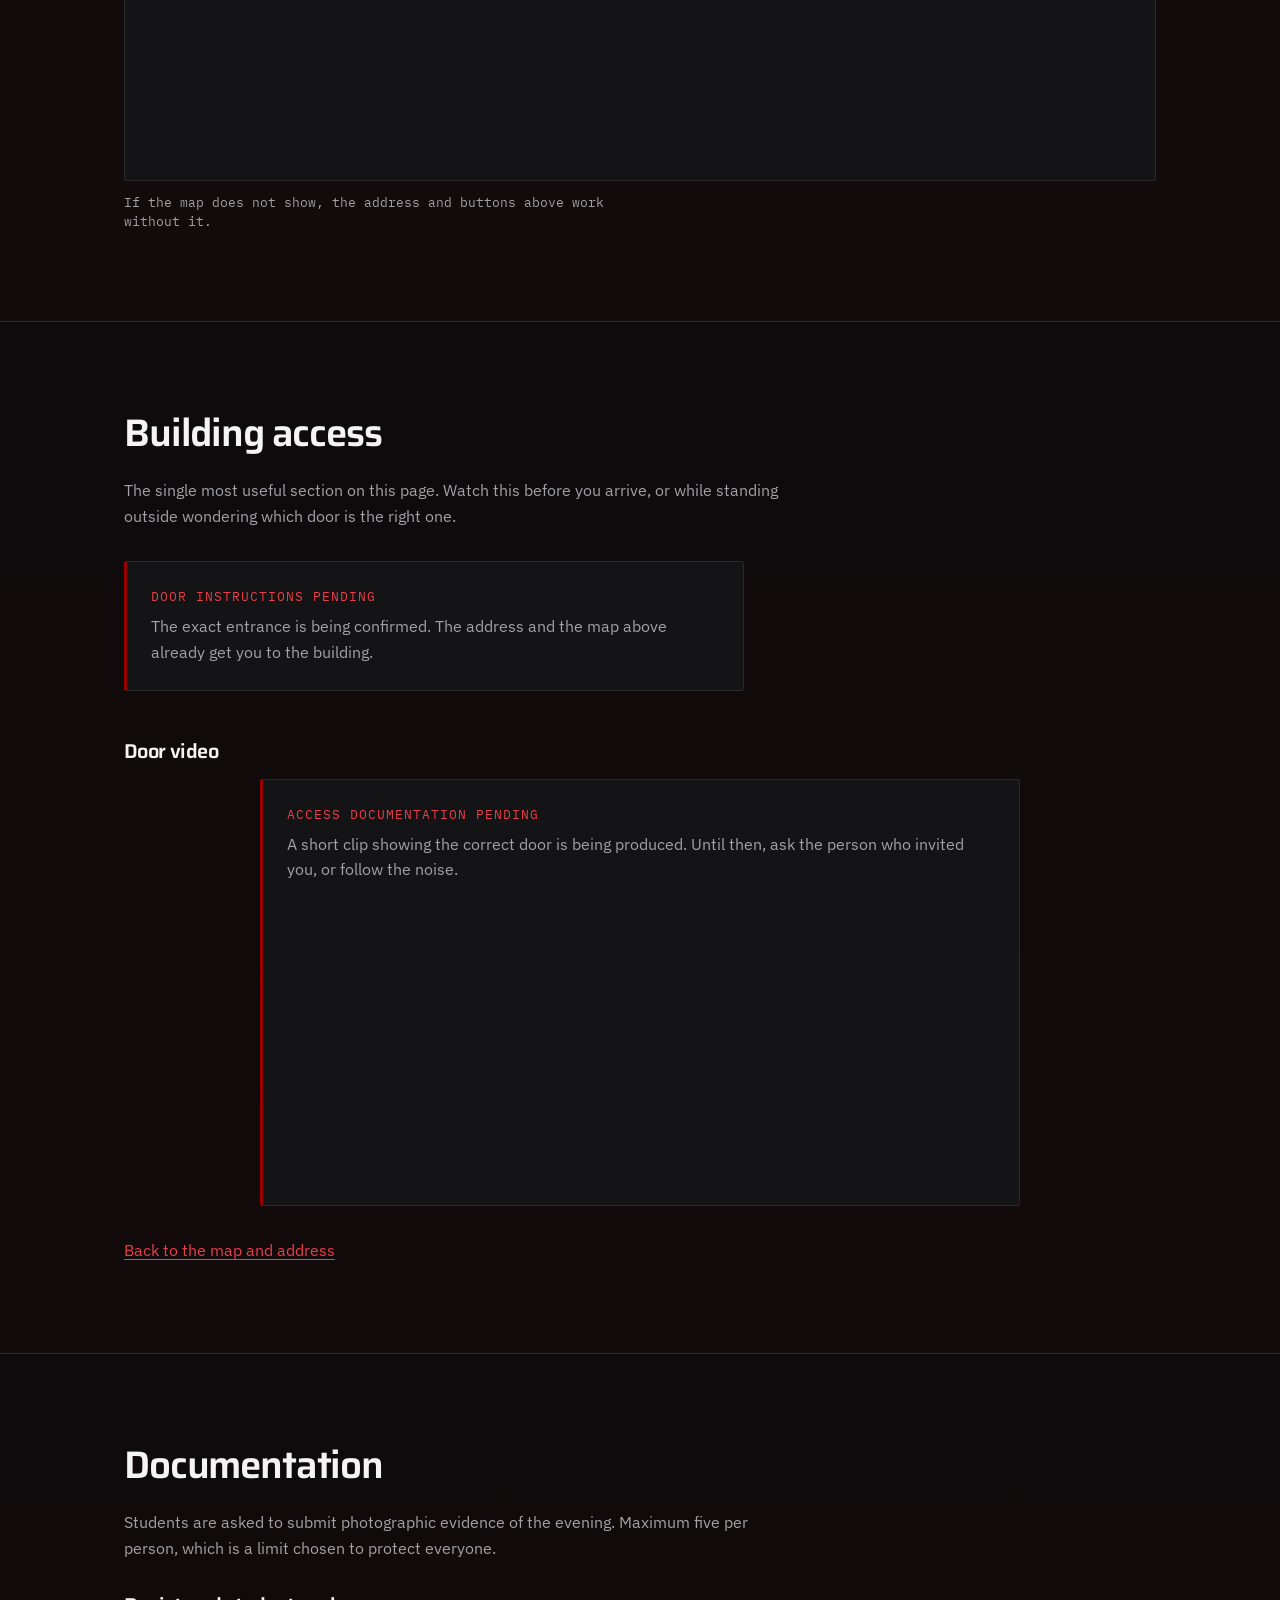
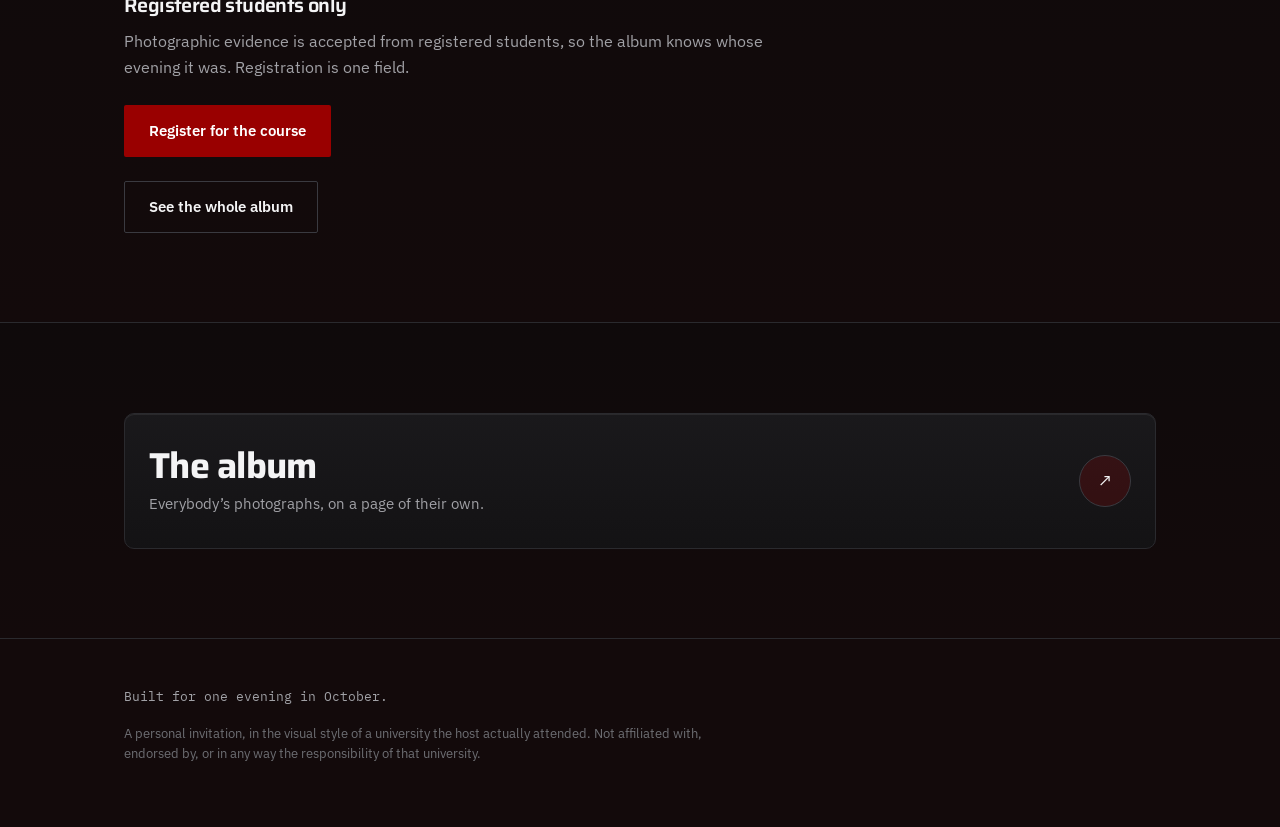
==== commit 0a9ab371: "fix(quiz): the wipe stops failing in silence, and proves it worked The wipe hid its dialog and fired" ====
--- a/index.html
+++ b/index.html
@@ -23,14 +23,14 @@
 <meta property="og:image:height" content="630">
 <meta name="twitter:card" content="summary_large_image">
 
-<link rel="icon" href="assets/favicon.svg?v=30" type="image/svg+xml">
-<link rel="apple-touch-icon" href="assets/favicon.svg?v=30">
+<link rel="icon" href="assets/favicon.svg?v=31" type="image/svg+xml">
+<link rel="apple-touch-icon" href="assets/favicon.svg?v=31">
 
 <link rel="preconnect" href="https://fonts.googleapis.com">
 <link rel="preconnect" href="https://fonts.gstatic.com" crossorigin>
 <link rel="stylesheet"
       href="https://fonts.googleapis.com/css2?family=Saira:wght@500;600;800&family=IBM+Plex+Sans:wght@400;500;600&family=IBM+Plex+Mono:wght@400;500&display=swap">
-<link rel="stylesheet" href="styles.css?v=30">
+<link rel="stylesheet" href="styles.css?v=31">
 </head>
 
 <body>
@@ -69,7 +69,7 @@
       <!-- Official DTU White RGB lockup, unaltered, from designguide.dtu.dk.
            alt is empty on purpose: this link already carries an aria-label, so a
            described image here would announce the same thing twice. -->
-      <img class="mark__logo" src="assets/dtu-logo.png?v=30" width="27" height="40"
+      <img class="mark__logo" src="assets/dtu-logo.png?v=31" width="27" height="40"
            alt="" decoding="async">
       <span class="mark__badge" id="course-mark" aria-hidden="true">31026</span>
       <span class="mark__dept" data-i18n="nav.dept">Department of Graduation Studies</span>
@@ -629,12 +629,12 @@
      built the page and cannot hold up first paint of the practical
      information. motion.js checks for window.gsap and returns if it is not
      there, so a 404 on either of the first two costs the page nothing. -->
-<script defer src="assets/vendor/gsap.min.js?v=30"></script>
-<script defer src="assets/vendor/ScrollTrigger.min.js?v=30"></script>
-<script defer src="motion.js?v=30"></script>
-
-<script src="config.js?v=30"></script>
-<script src="copy.js?v=30"></script>
-<script src="app.js?v=30"></script>
+<script defer src="assets/vendor/gsap.min.js?v=31"></script>
+<script defer src="assets/vendor/ScrollTrigger.min.js?v=31"></script>
+<script defer src="motion.js?v=31"></script>
+
+<script src="config.js?v=31"></script>
+<script src="copy.js?v=31"></script>
+<script src="app.js?v=31"></script>
 </body>
 </html>
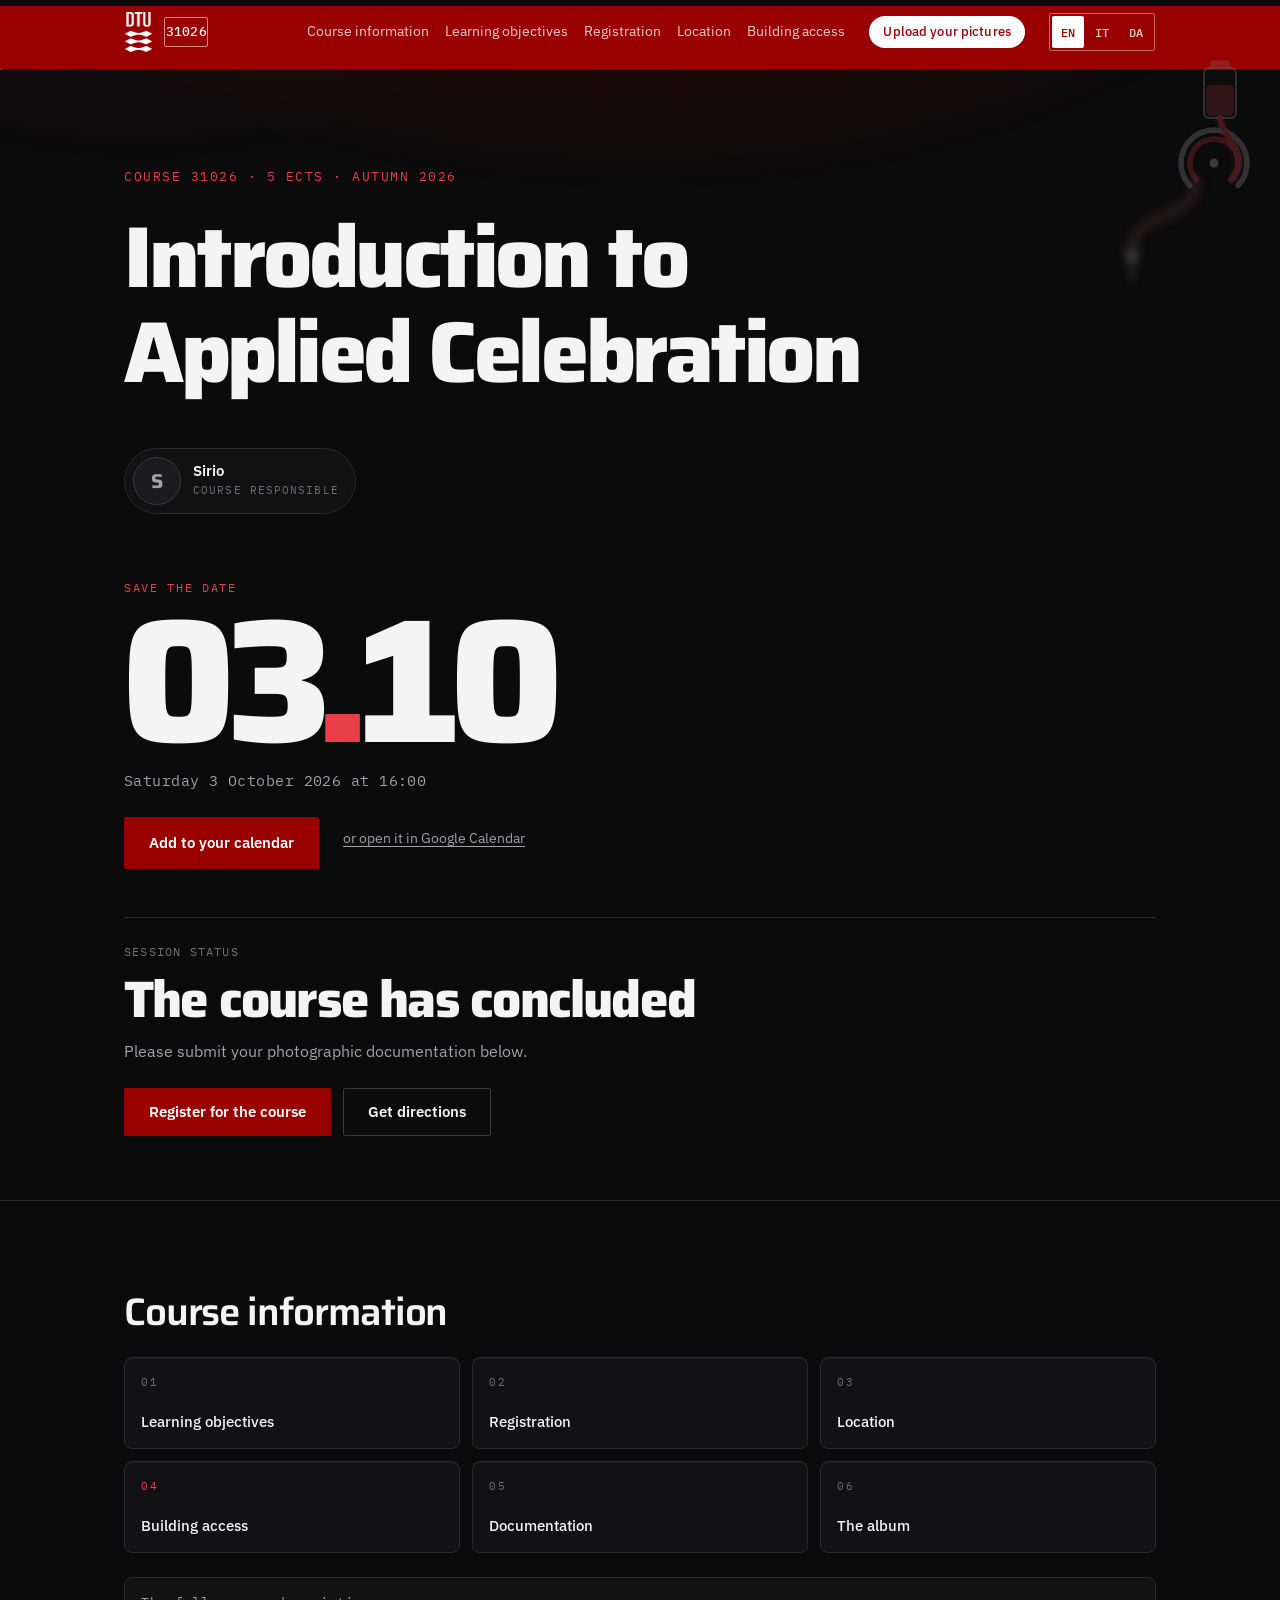
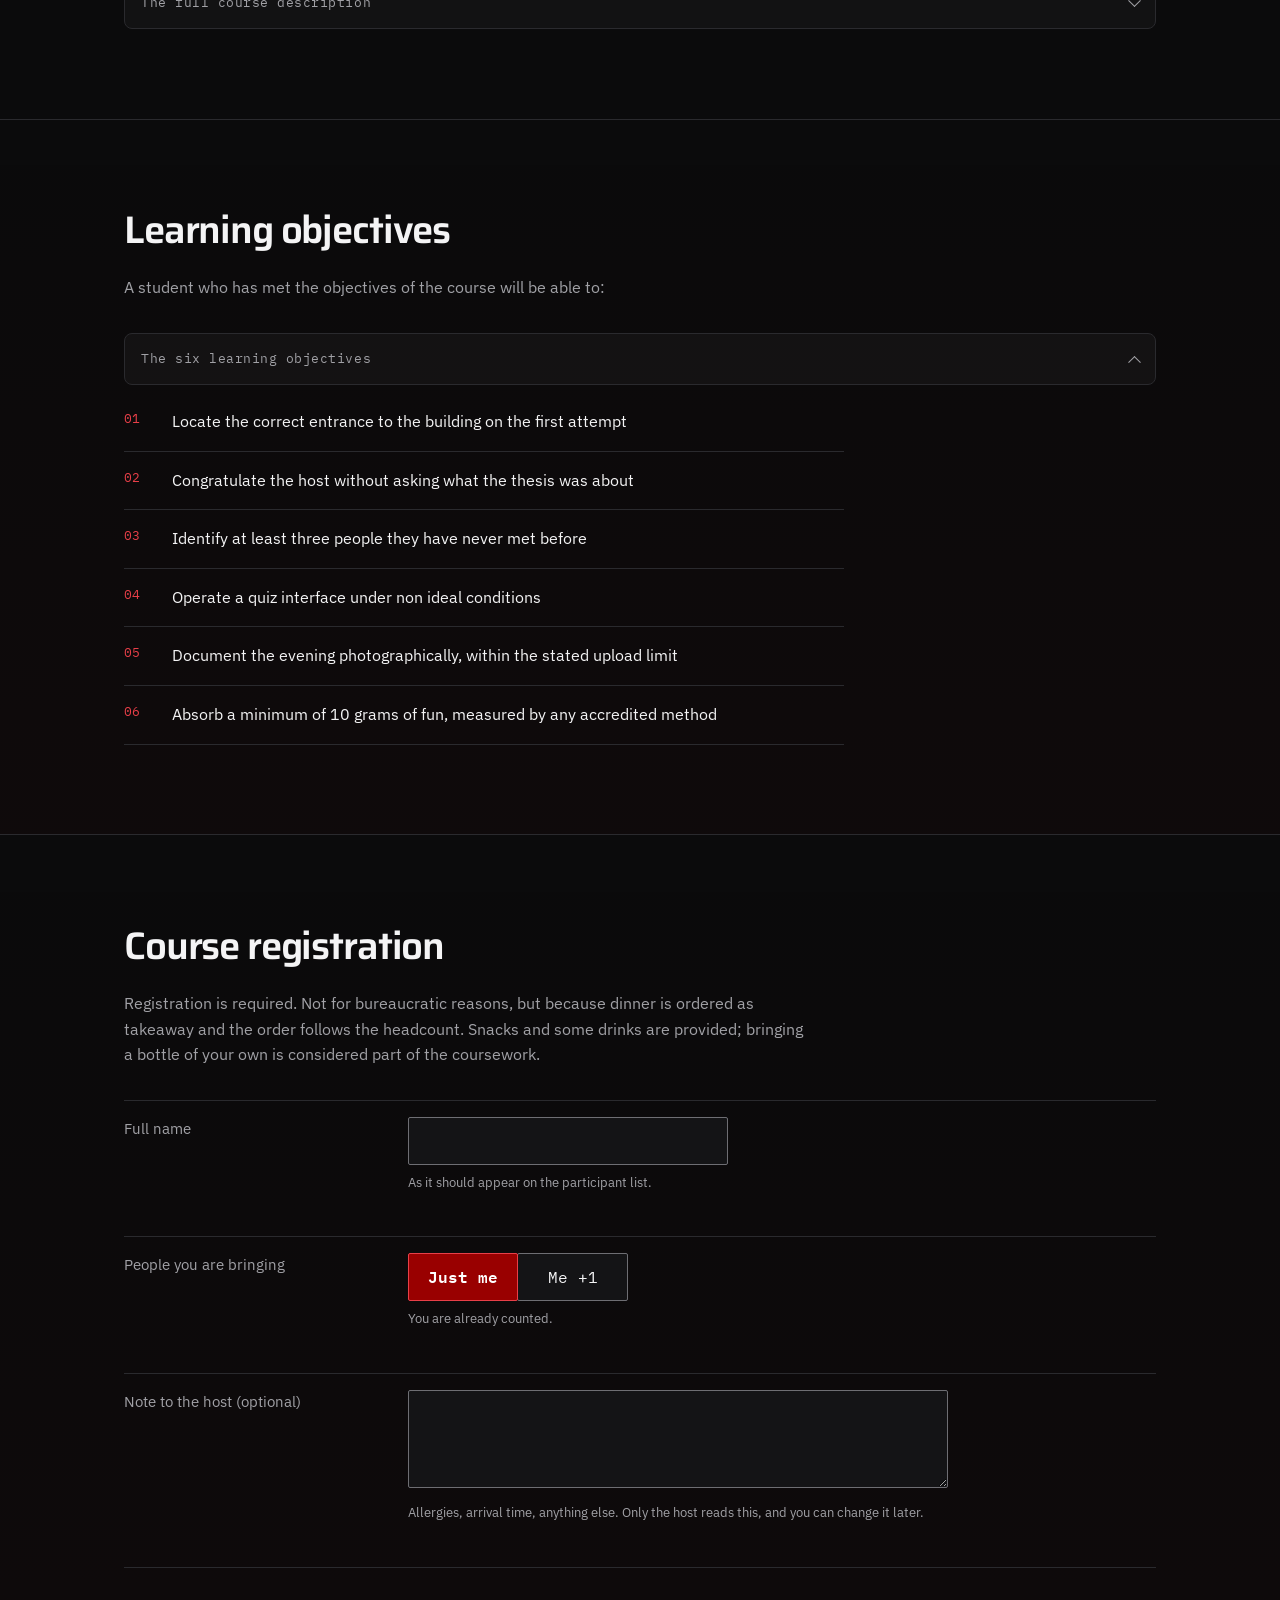
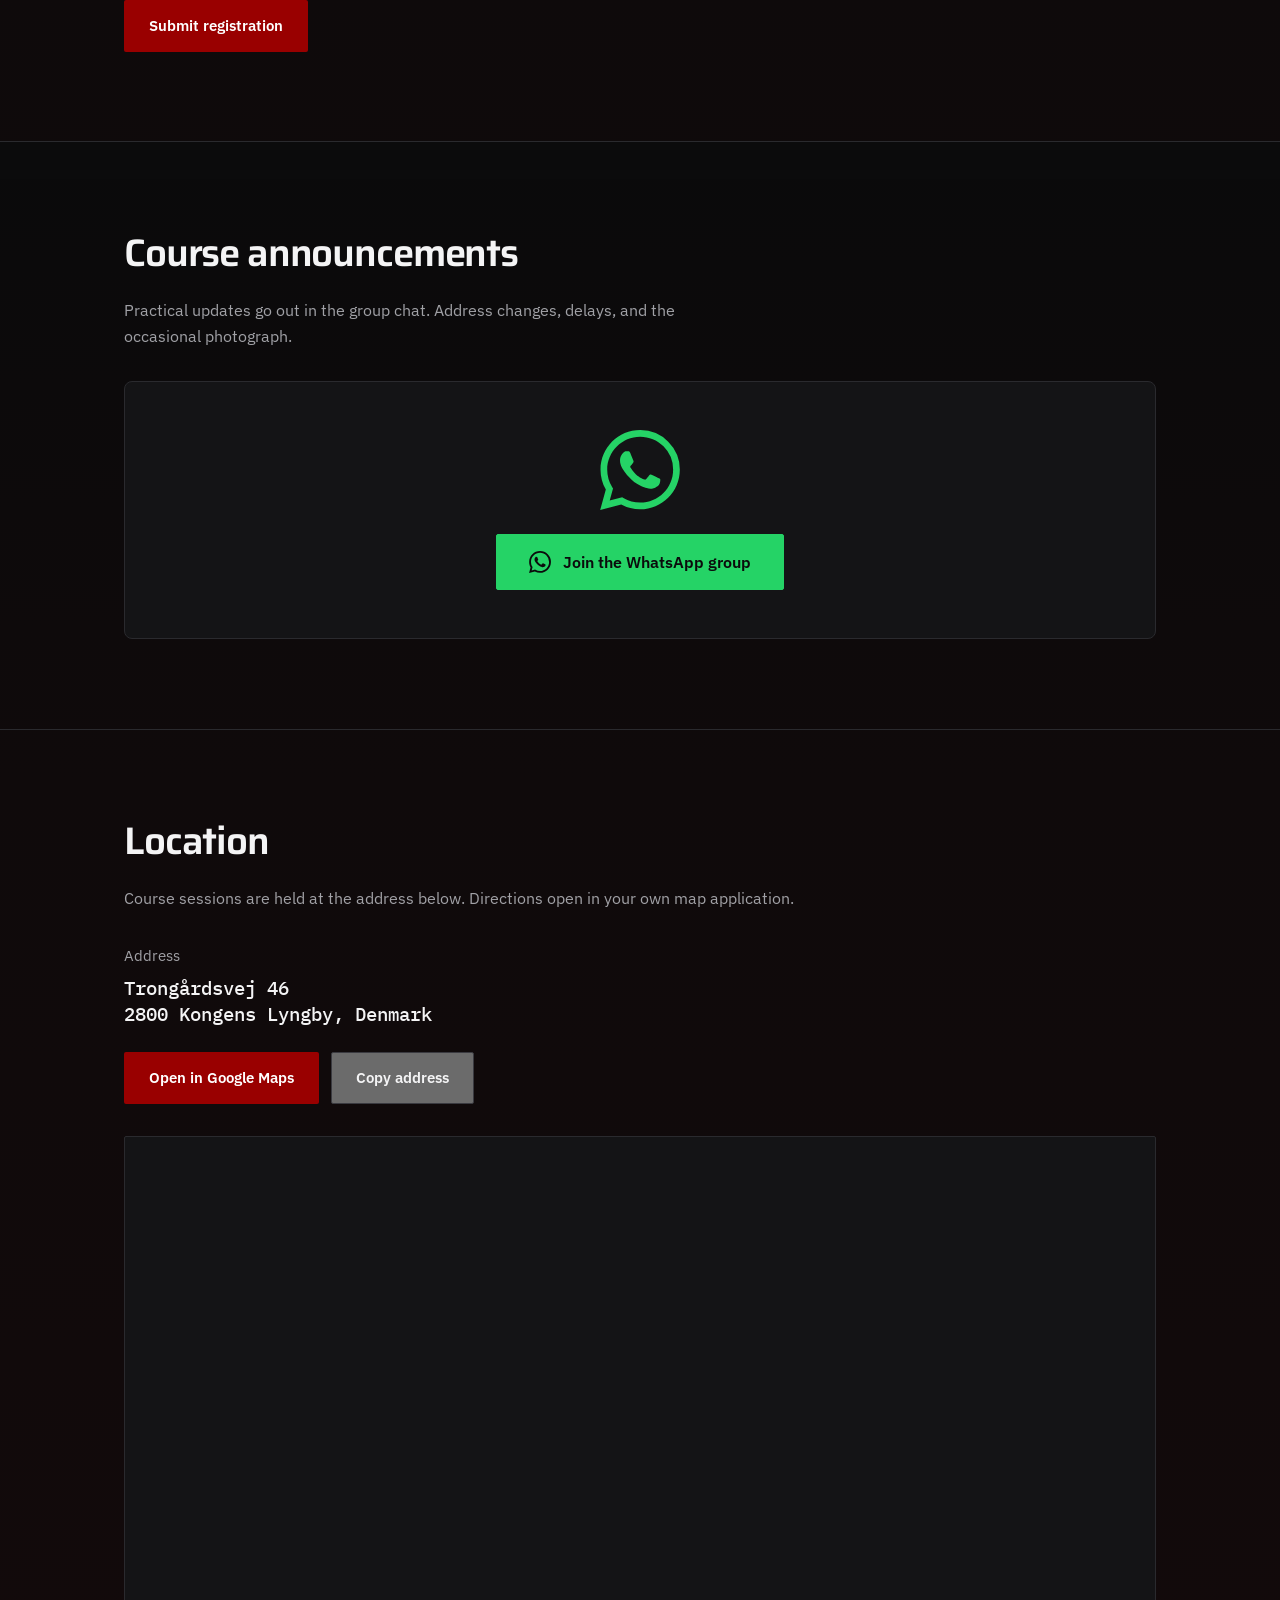
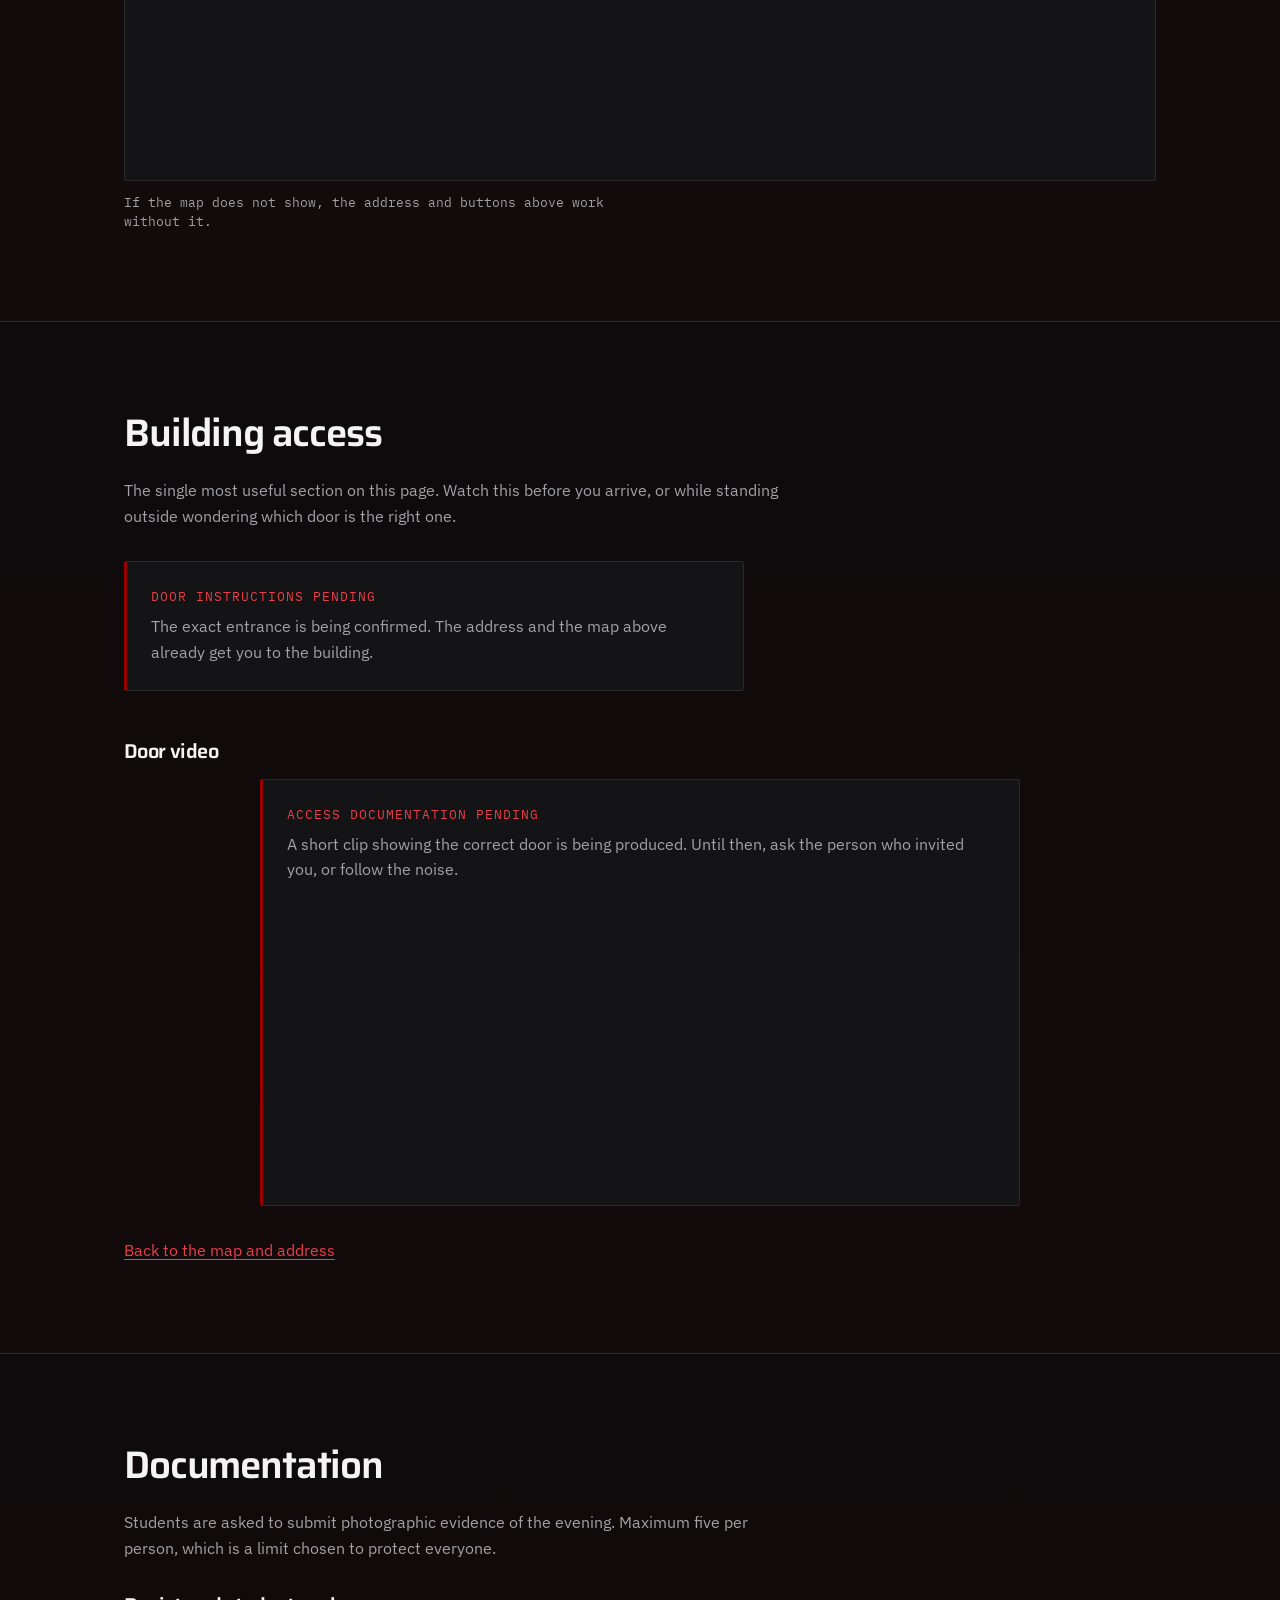
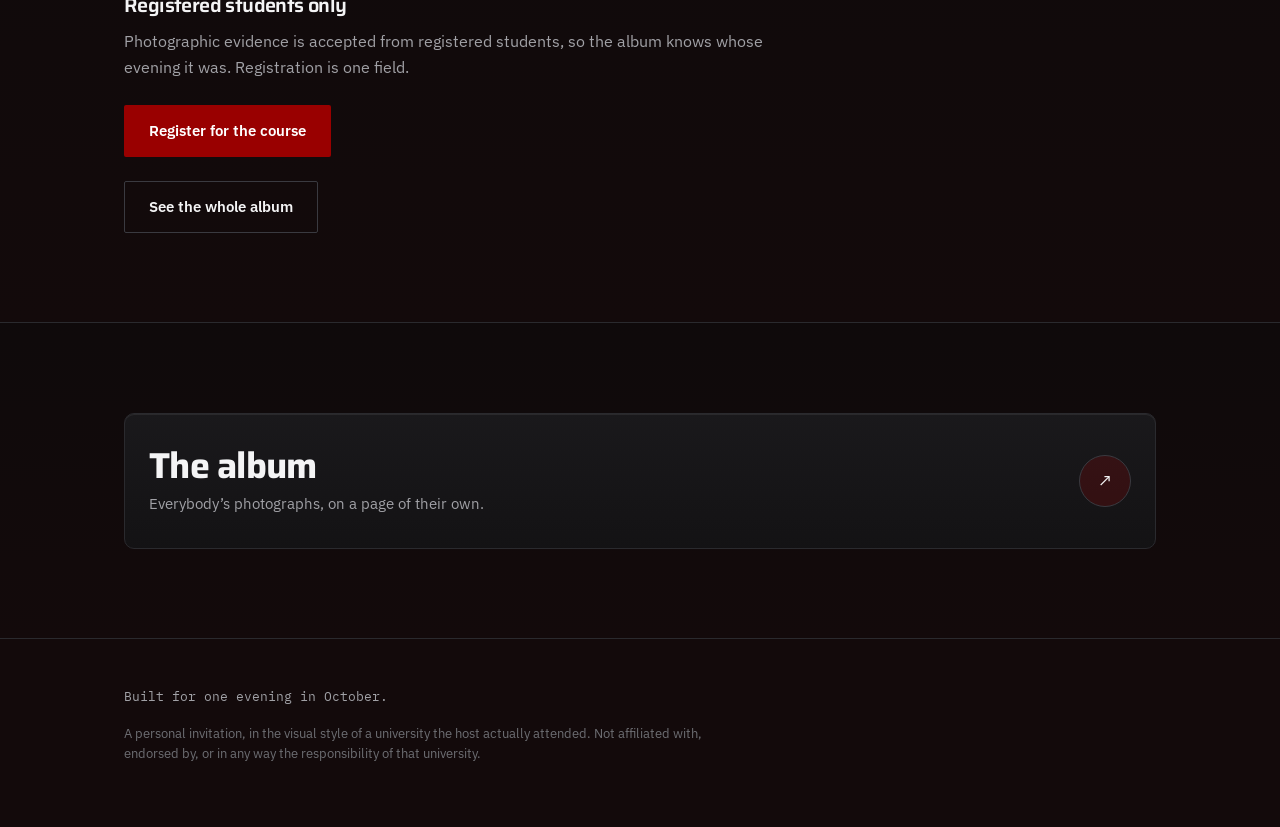
==== commit d5d52c35: "fix(meta): the link preview stops advertising the old joke The card pasted into chats still read "Th" ====
--- a/index.html
+++ b/index.html
@@ -18,7 +18,7 @@
 <meta property="og:description" data-i18n="meta.description" data-i18n-attr="content"
       content="Course 31026, 5 ECTS. One evening minimum. Attendance is not mandatory but is strongly expected.">
 <meta property="og:url" content="https://sirsirio.github.io/thesis-defended-liver-pending/">
-<meta property="og:image" content="https://sirsirio.github.io/thesis-defended-liver-pending/assets/og-image.png">
+<meta property="og:image" content="https://sirsirio.github.io/thesis-defended-liver-pending/assets/og-image.png?v=2">
 <meta property="og:image:width" content="1200">
 <meta property="og:image:height" content="630">
 <meta name="twitter:card" content="summary_large_image">
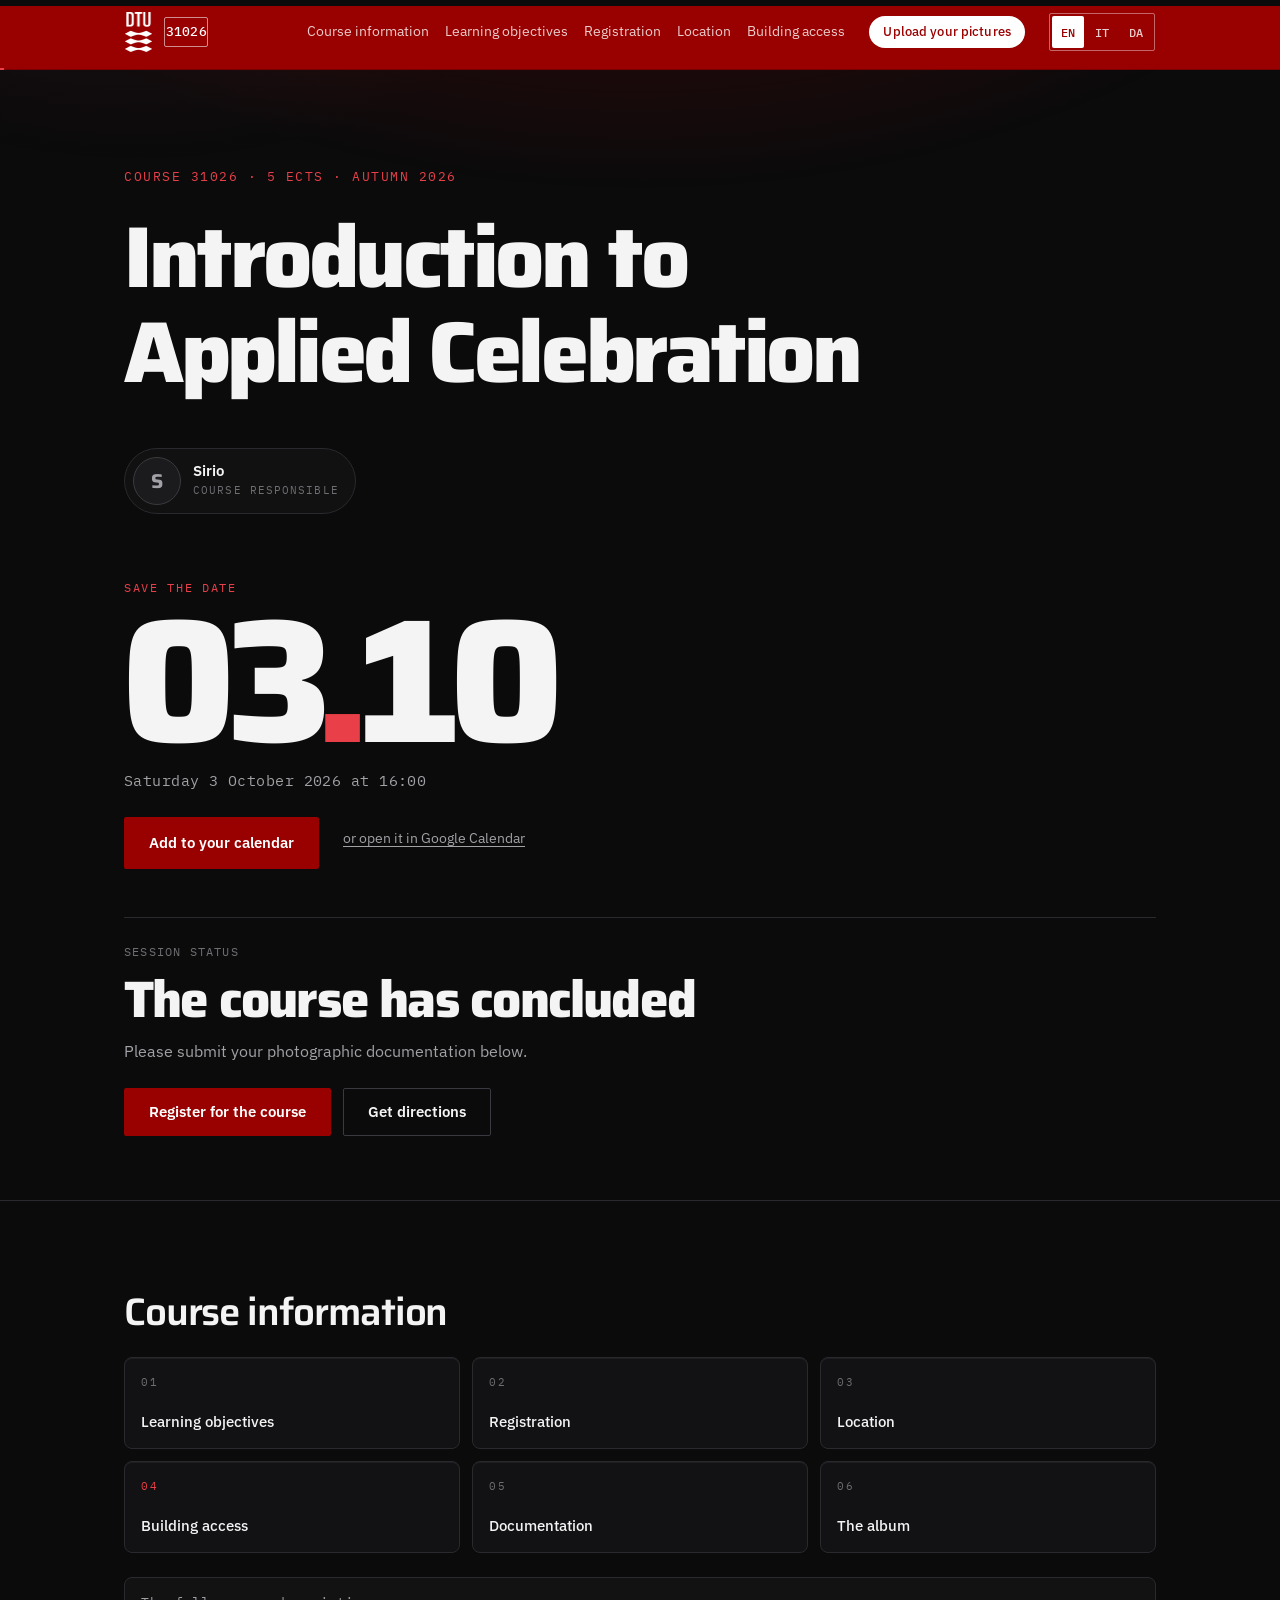
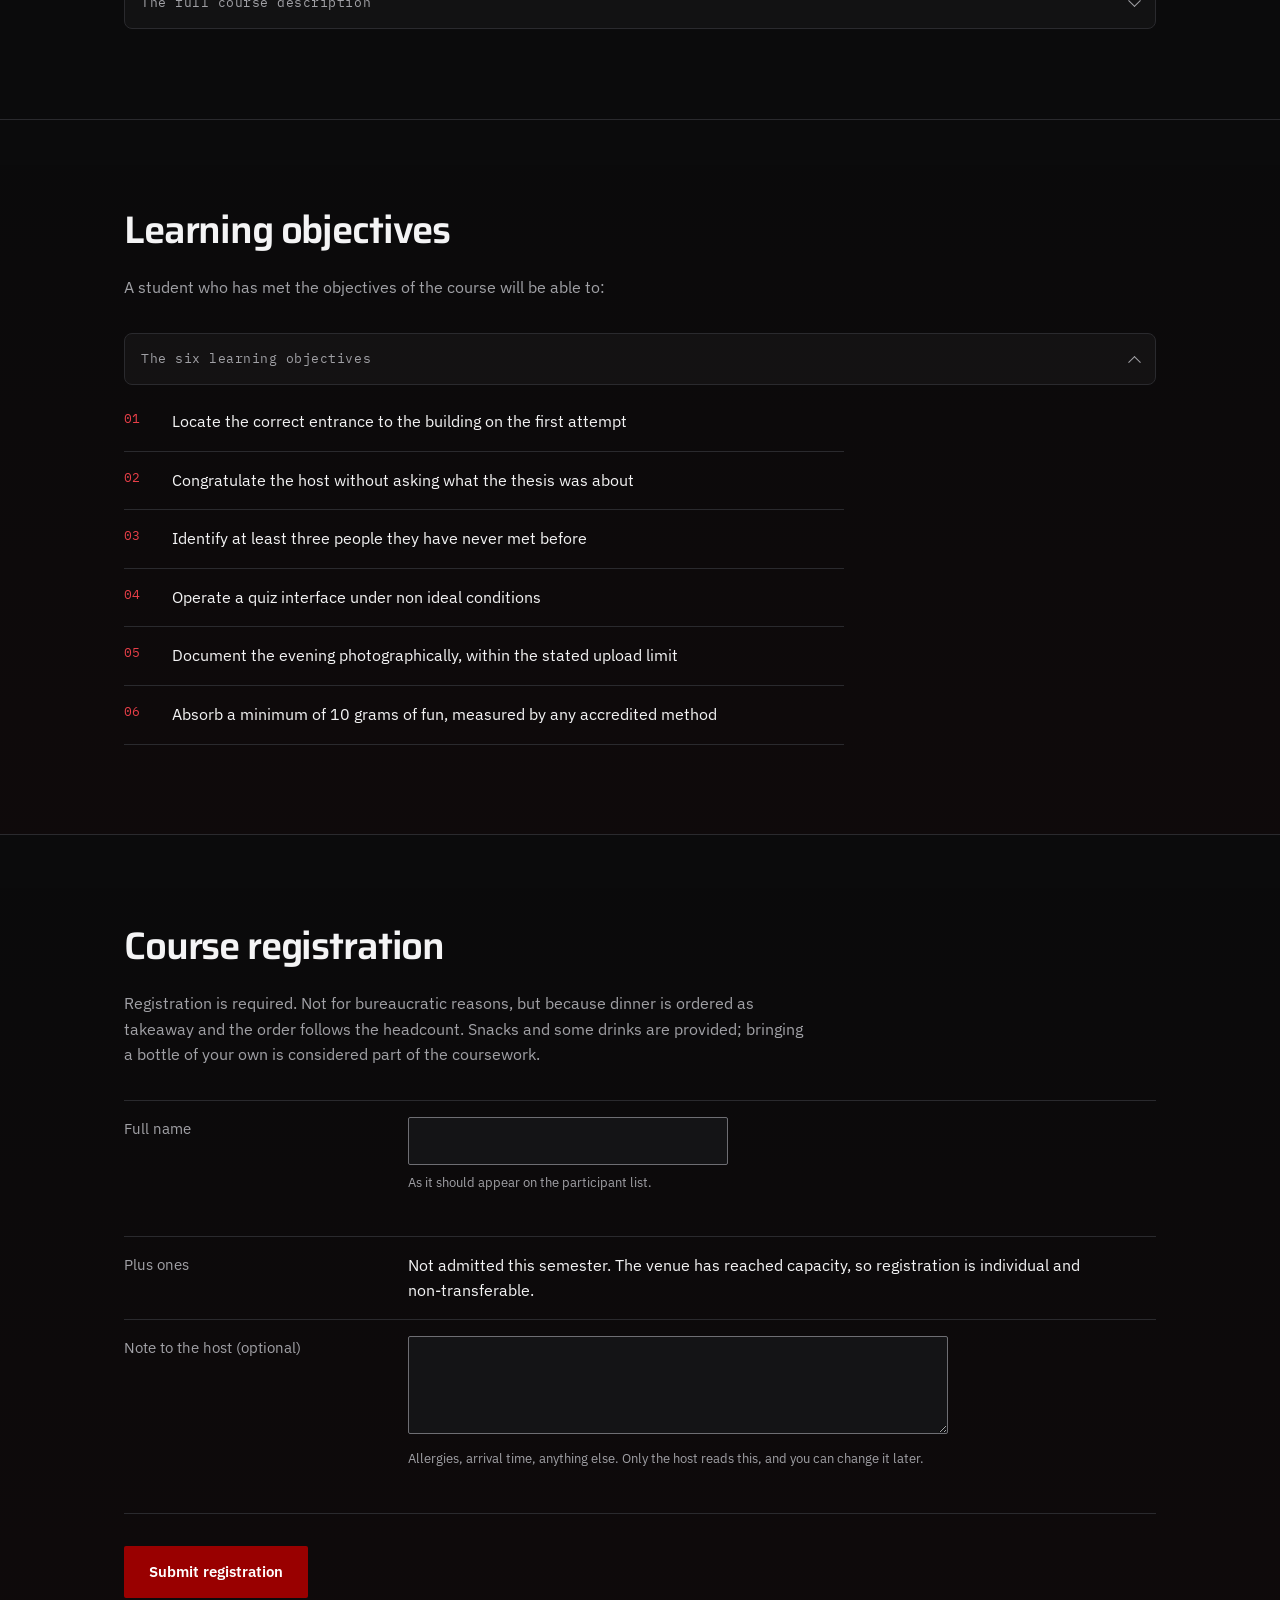
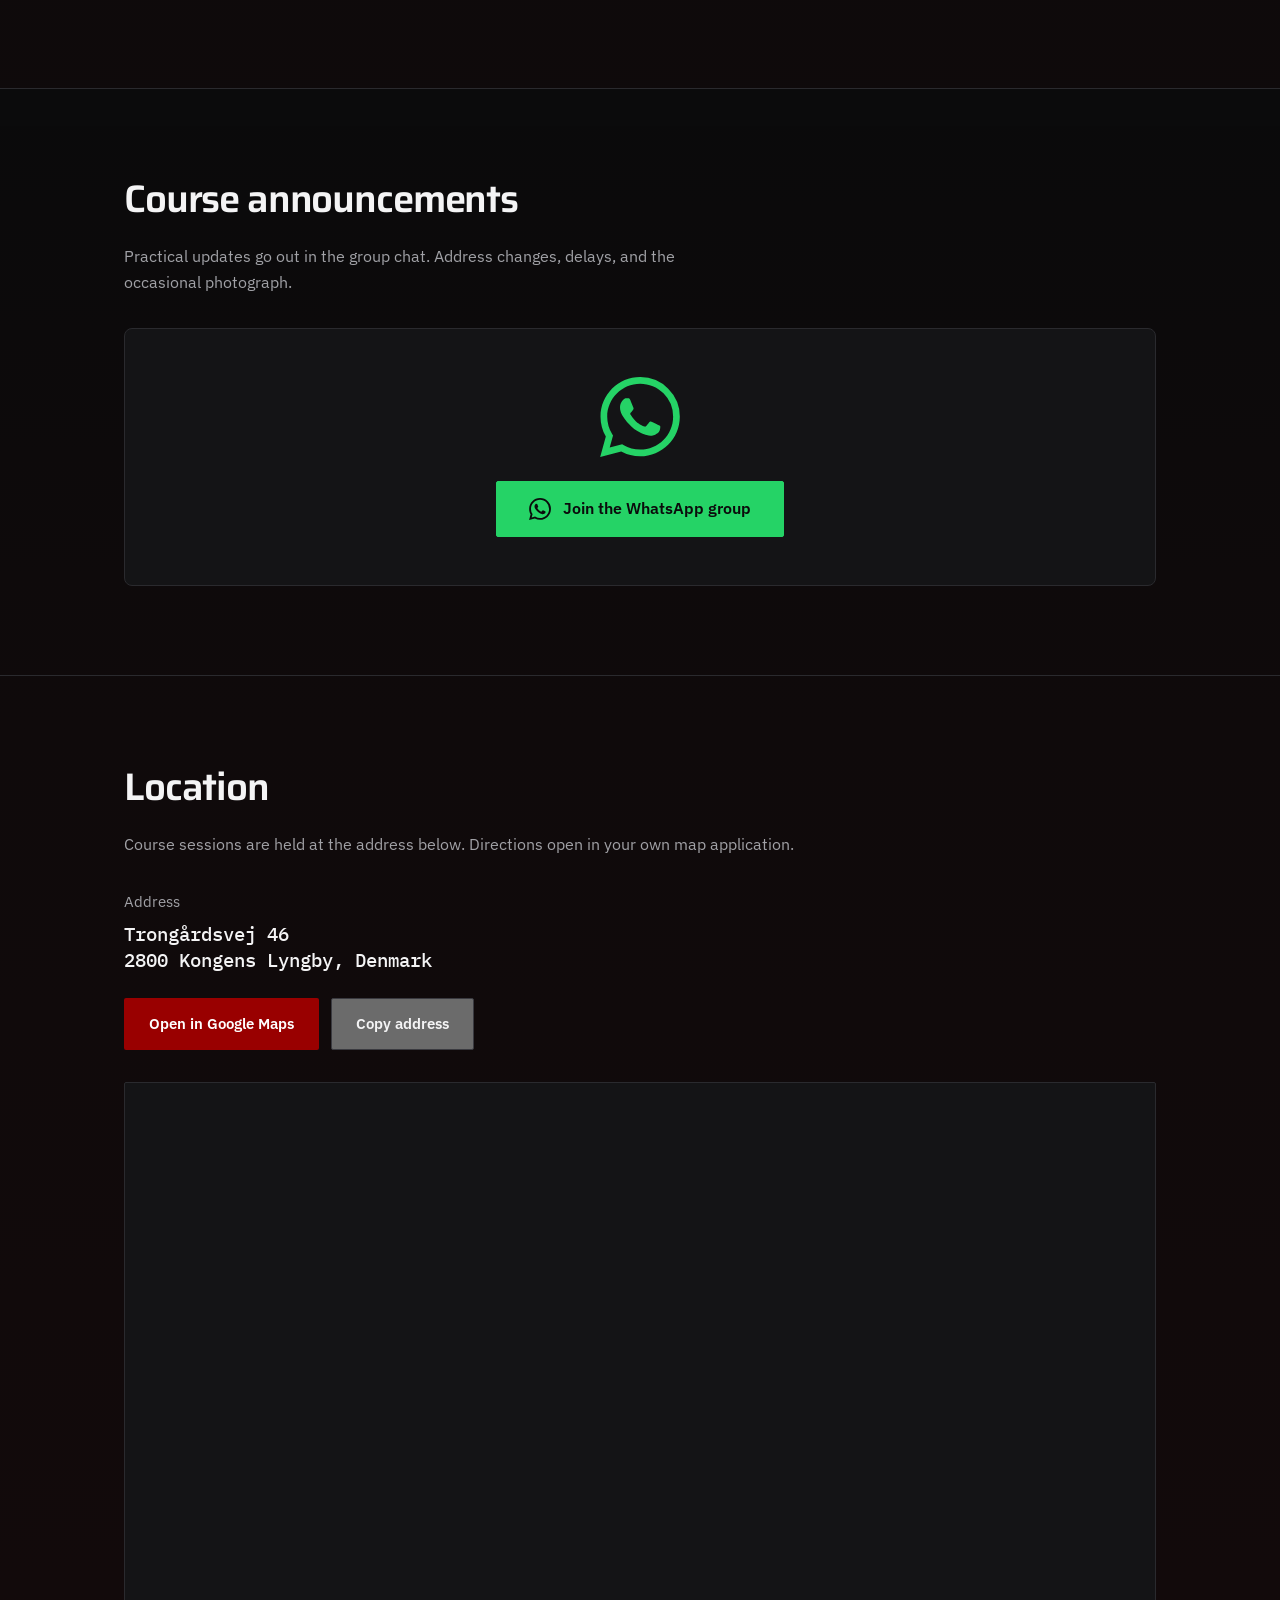
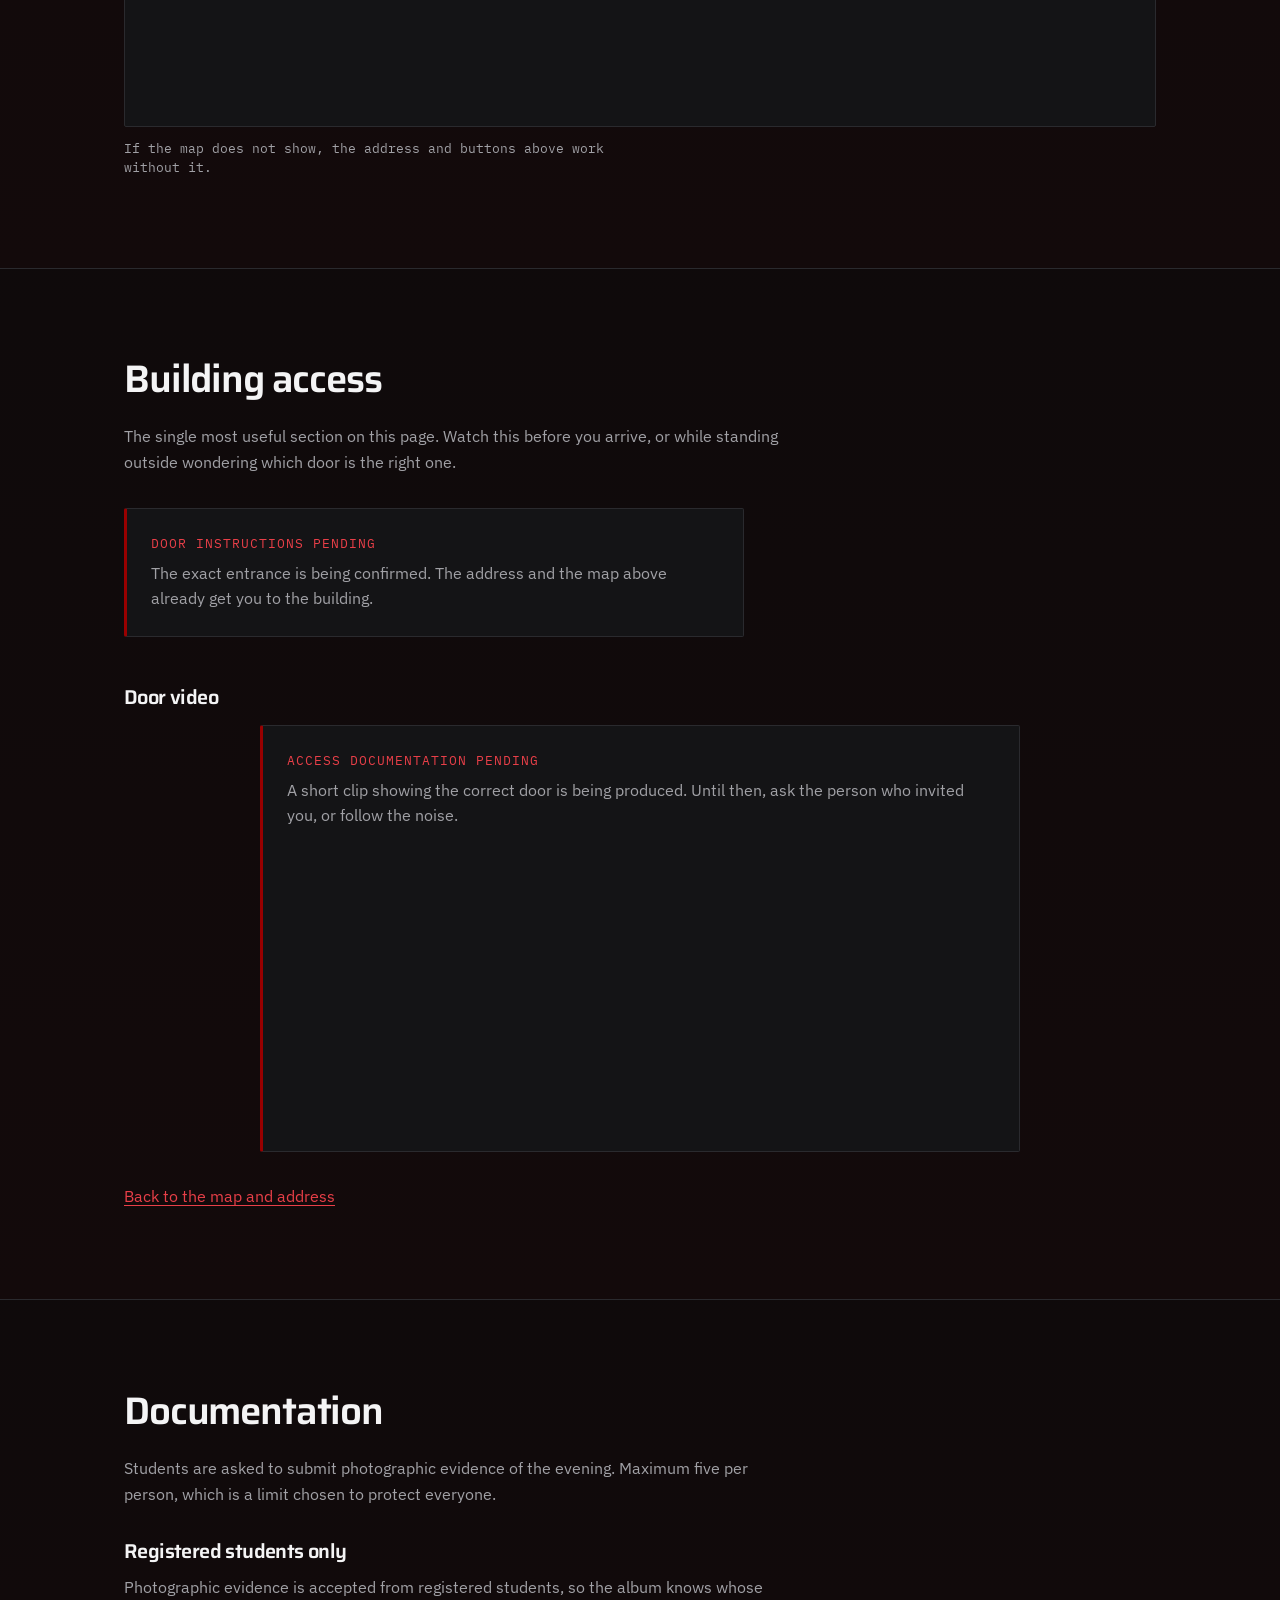
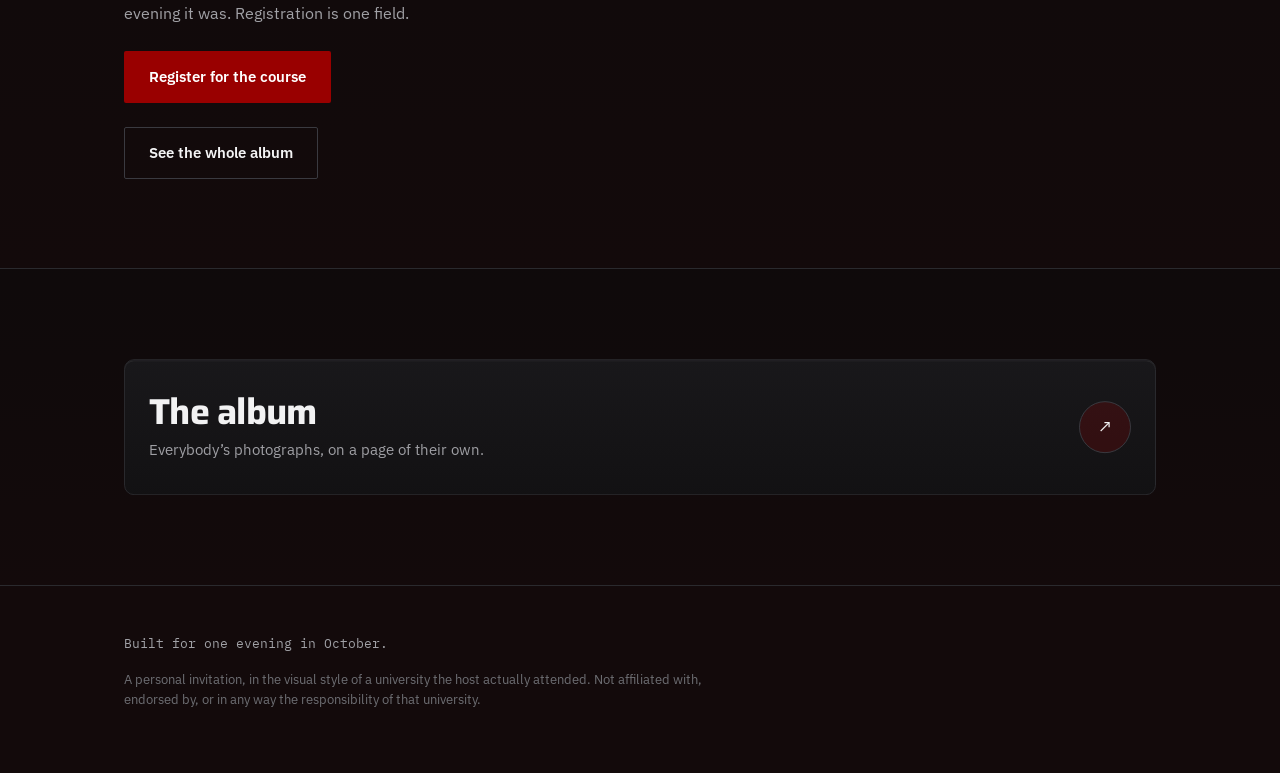
==== commit 544fdfed: "feat(enrol): plus ones close, the venue is full maxGuestsPerPerson goes to 0, which already removed " ====
--- a/index.html
+++ b/index.html
@@ -23,14 +23,14 @@
 <meta property="og:image:height" content="630">
 <meta name="twitter:card" content="summary_large_image">
 
-<link rel="icon" href="assets/favicon.svg?v=31" type="image/svg+xml">
-<link rel="apple-touch-icon" href="assets/favicon.svg?v=31">
+<link rel="icon" href="assets/favicon.svg?v=32" type="image/svg+xml">
+<link rel="apple-touch-icon" href="assets/favicon.svg?v=32">
 
 <link rel="preconnect" href="https://fonts.googleapis.com">
 <link rel="preconnect" href="https://fonts.gstatic.com" crossorigin>
 <link rel="stylesheet"
       href="https://fonts.googleapis.com/css2?family=Saira:wght@500;600;800&family=IBM+Plex+Sans:wght@400;500;600&family=IBM+Plex+Mono:wght@400;500&display=swap">
-<link rel="stylesheet" href="styles.css?v=31">
+<link rel="stylesheet" href="styles.css?v=32">
 </head>
 
 <body>
@@ -69,7 +69,7 @@
       <!-- Official DTU White RGB lockup, unaltered, from designguide.dtu.dk.
            alt is empty on purpose: this link already carries an aria-label, so a
            described image here would announce the same thing twice. -->
-      <img class="mark__logo" src="assets/dtu-logo.png?v=31" width="27" height="40"
+      <img class="mark__logo" src="assets/dtu-logo.png?v=32" width="27" height="40"
            alt="" decoding="async">
       <span class="mark__badge" id="course-mark" aria-hidden="true">31026</span>
       <span class="mark__dept" data-i18n="nav.dept">Department of Graduation Studies</span>
@@ -629,12 +629,12 @@
      built the page and cannot hold up first paint of the practical
      information. motion.js checks for window.gsap and returns if it is not
      there, so a 404 on either of the first two costs the page nothing. -->
-<script defer src="assets/vendor/gsap.min.js?v=31"></script>
-<script defer src="assets/vendor/ScrollTrigger.min.js?v=31"></script>
-<script defer src="motion.js?v=31"></script>
-
-<script src="config.js?v=31"></script>
-<script src="copy.js?v=31"></script>
-<script src="app.js?v=31"></script>
+<script defer src="assets/vendor/gsap.min.js?v=32"></script>
+<script defer src="assets/vendor/ScrollTrigger.min.js?v=32"></script>
+<script defer src="motion.js?v=32"></script>
+
+<script src="config.js?v=32"></script>
+<script src="copy.js?v=32"></script>
+<script src="app.js?v=32"></script>
 </body>
 </html>
--- a/styles.css
+++ b/styles.css
@@ -2153,6 +2153,15 @@
 }
 
 .field__control { min-width: 0; }
+
+/* A row that states instead of asks. Body ink, like a .facts__row dd, since
+   it is information rather than a hint about a control. */
+.field__notice {
+  color: var(--ink);
+  font-size: 15.5px;
+  line-height: 1.6;
+  overflow-wrap: break-word;
+}
 
 .field__hint {
   font-size: 13px;
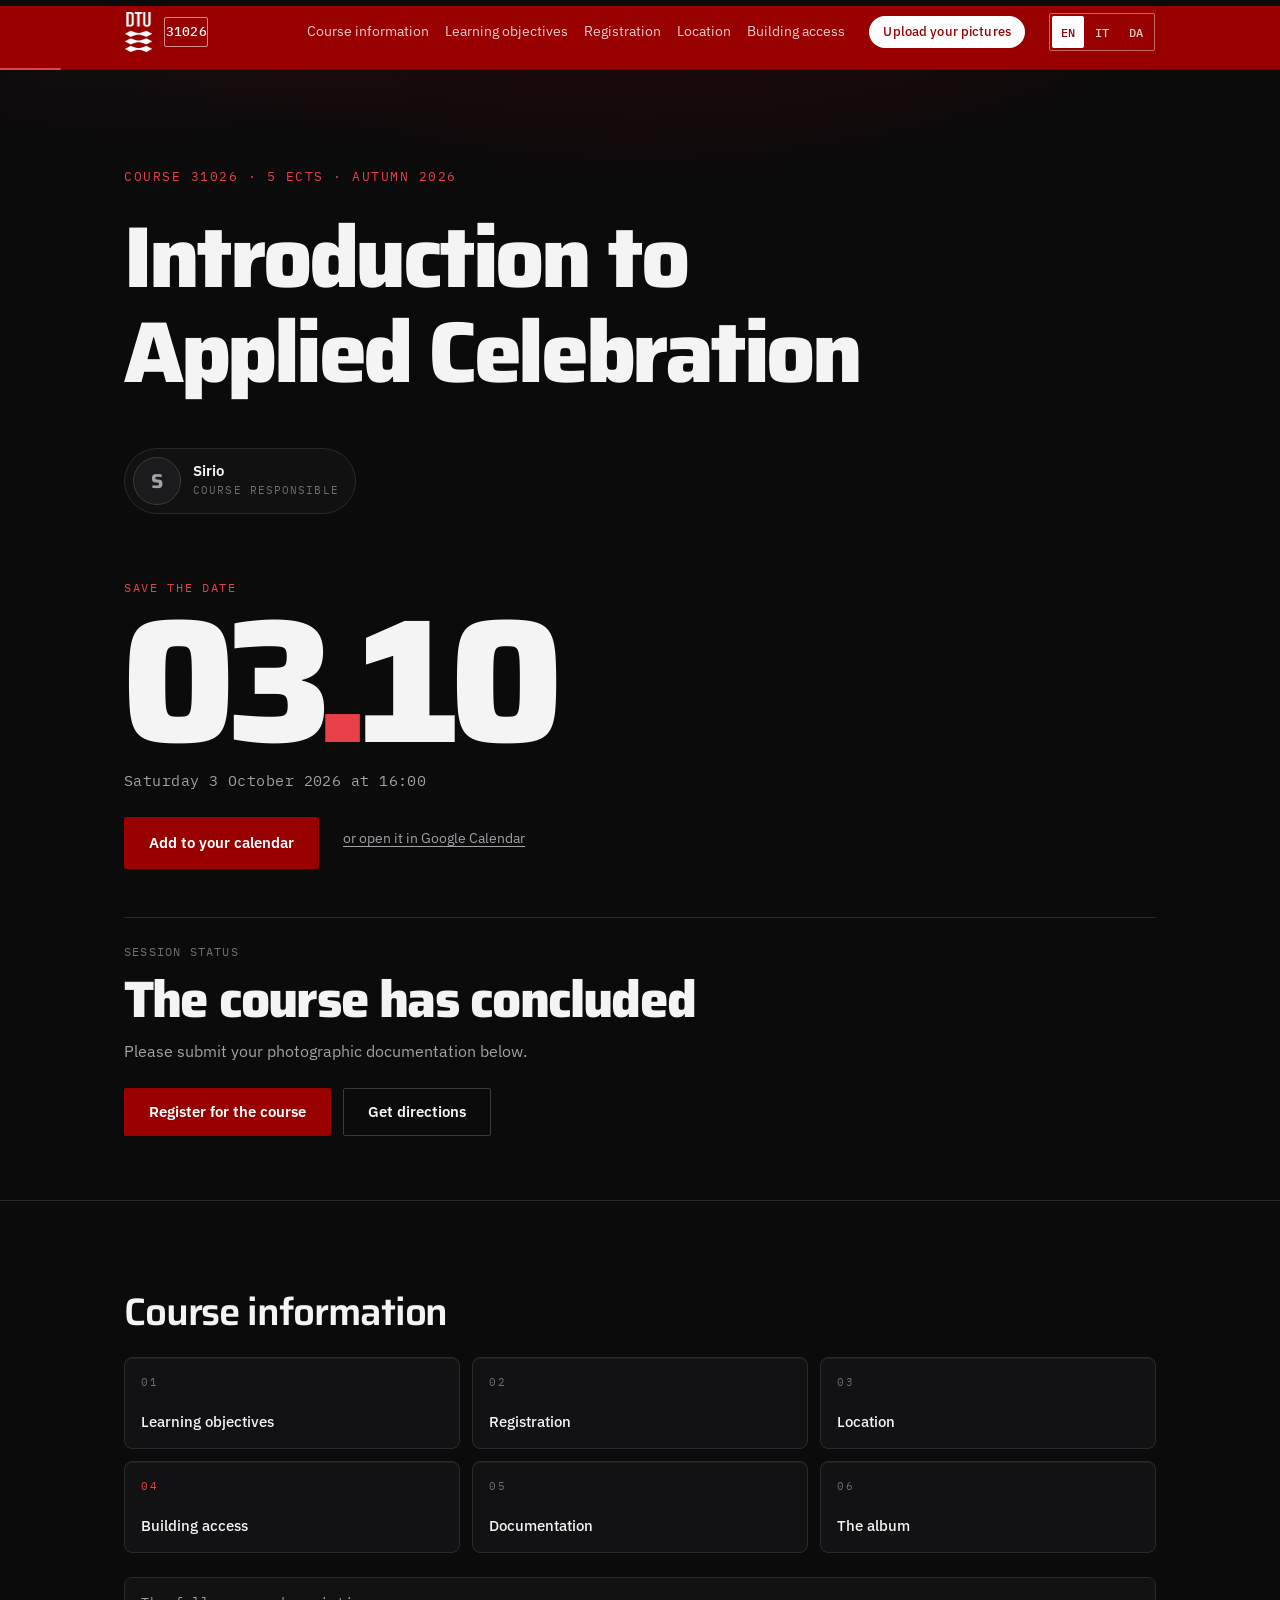
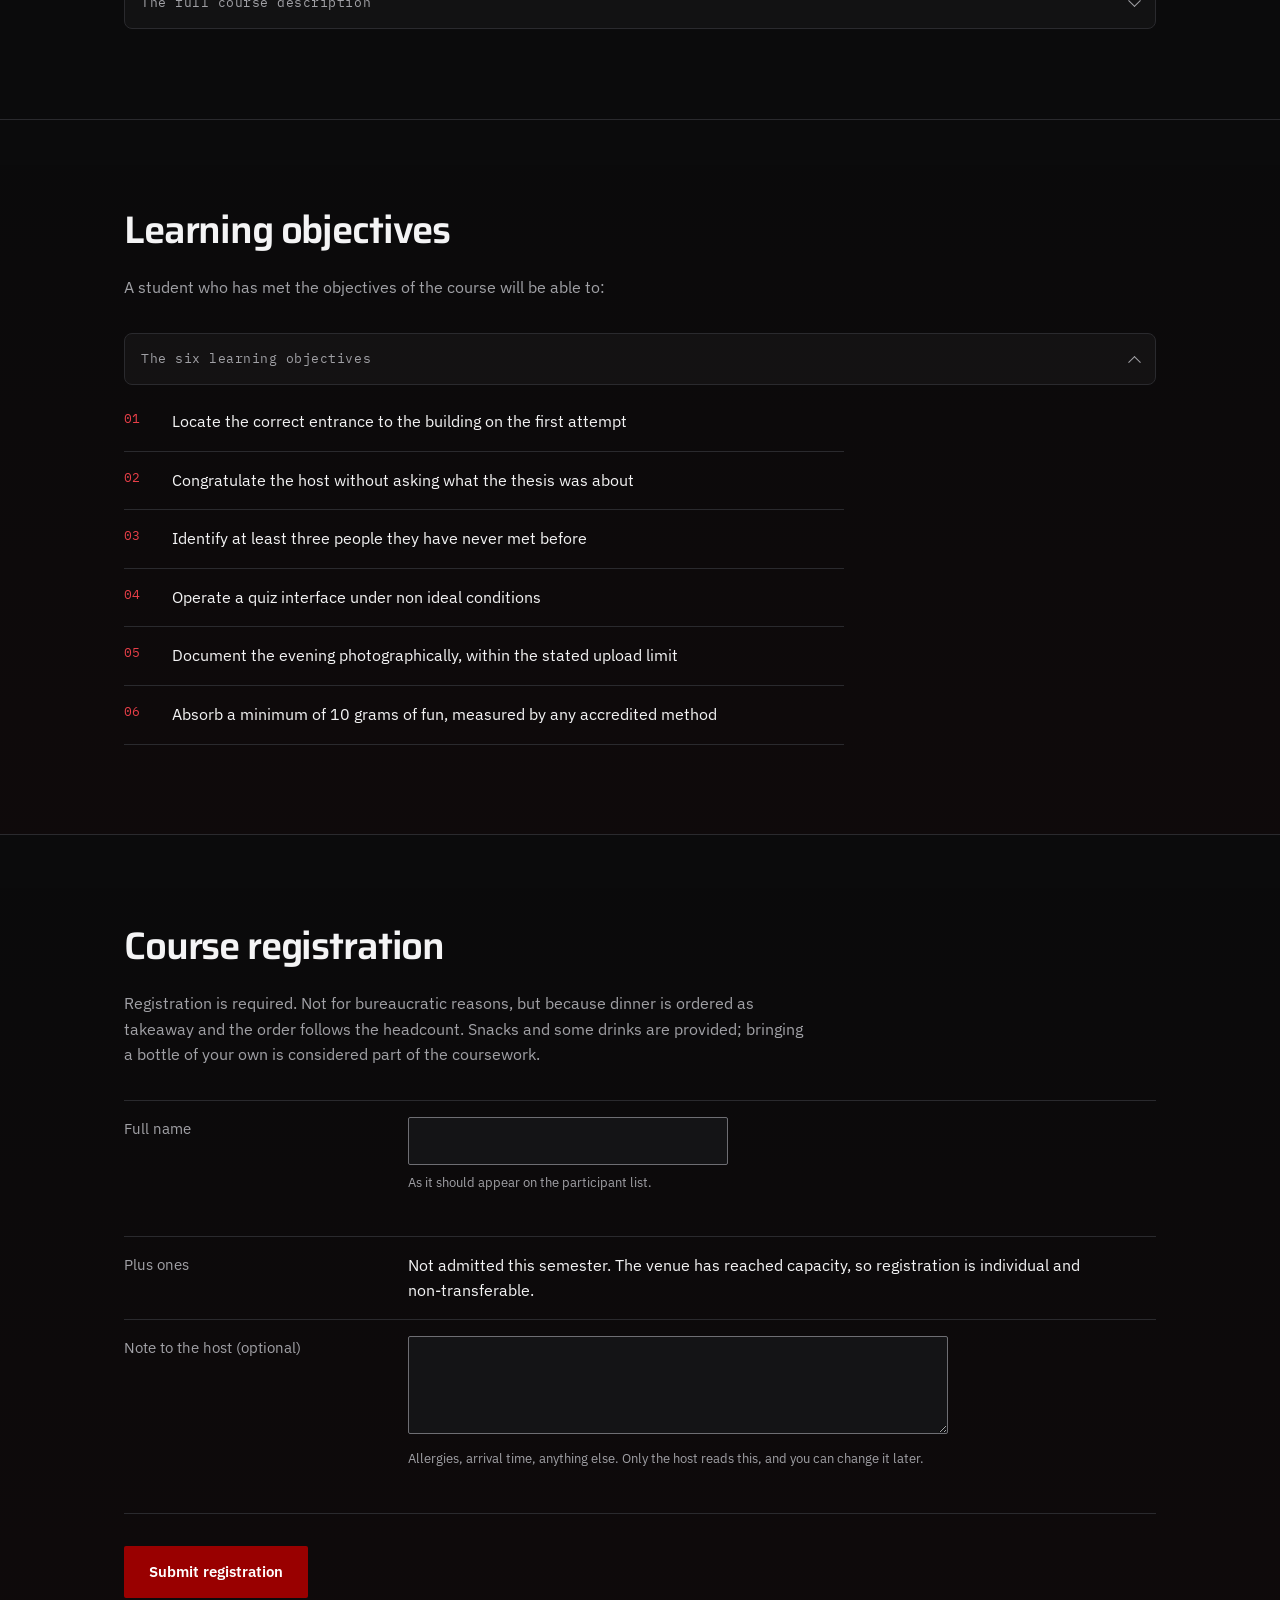
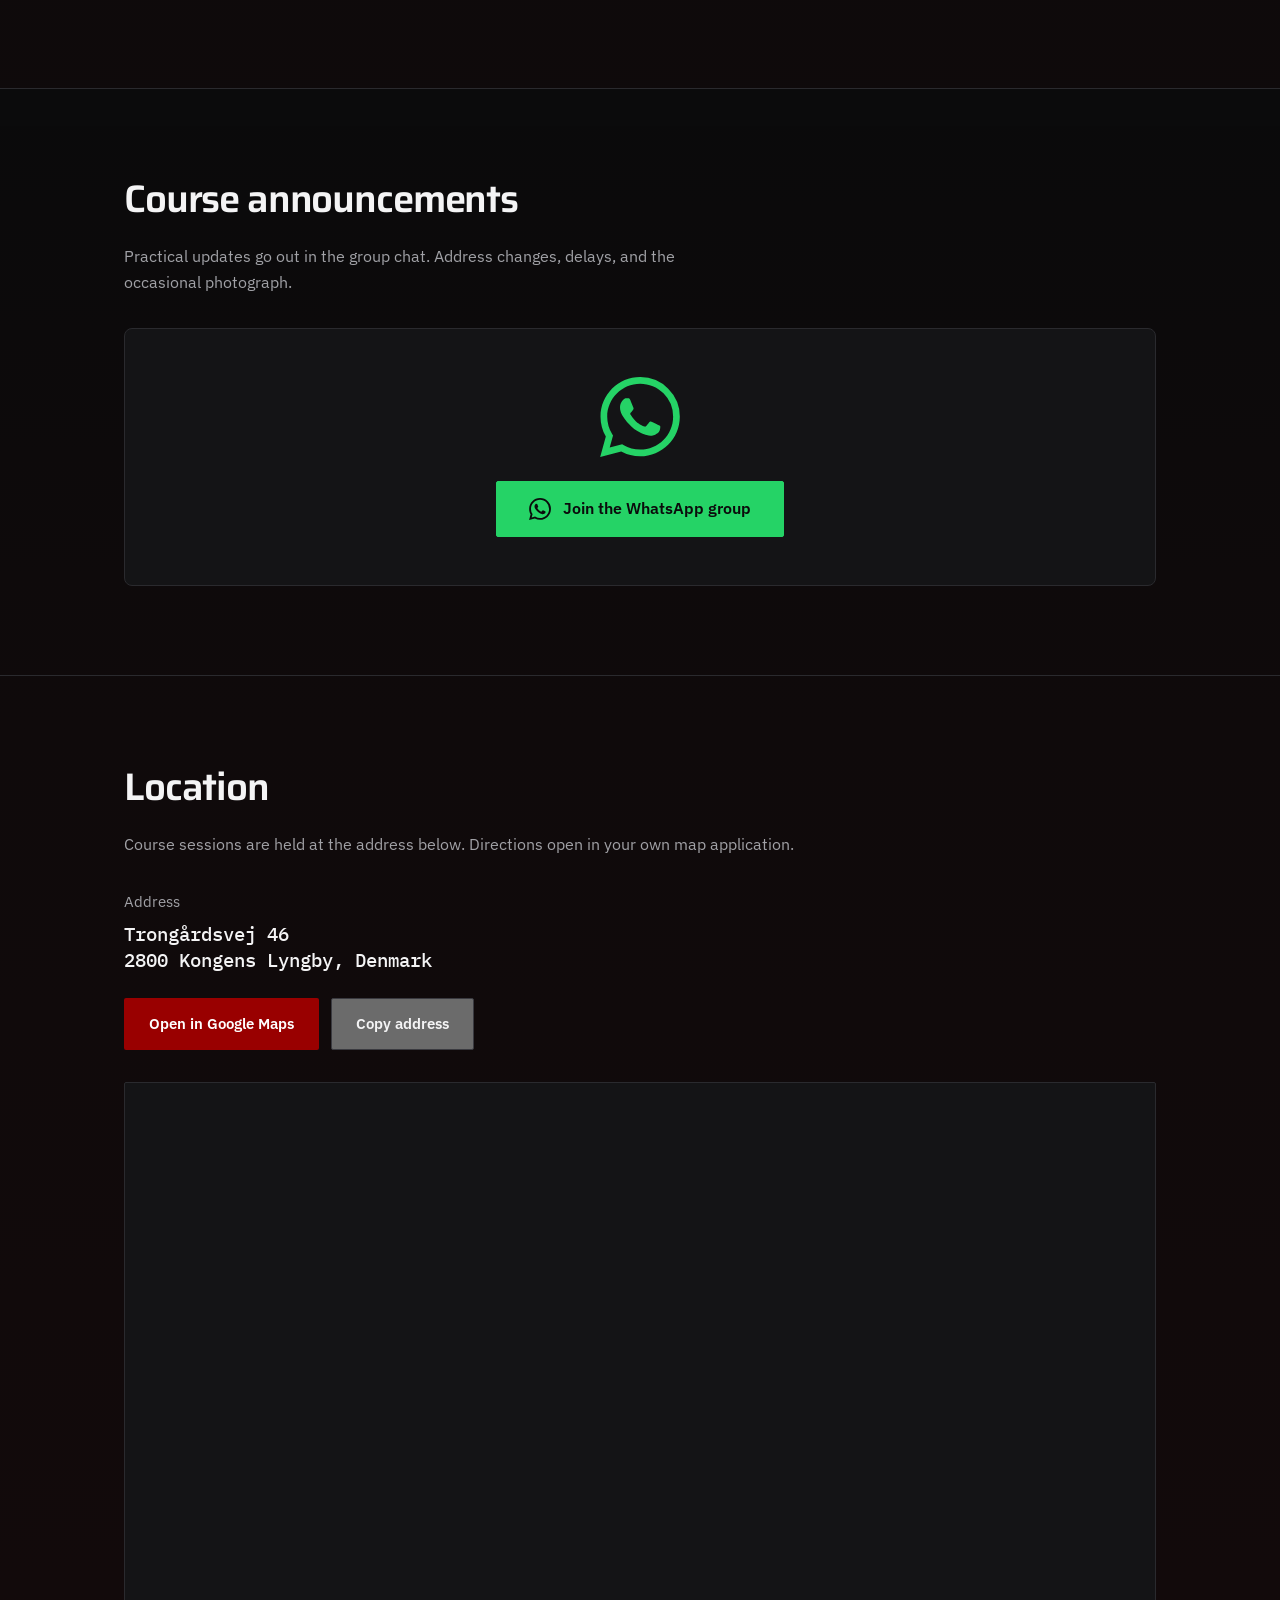
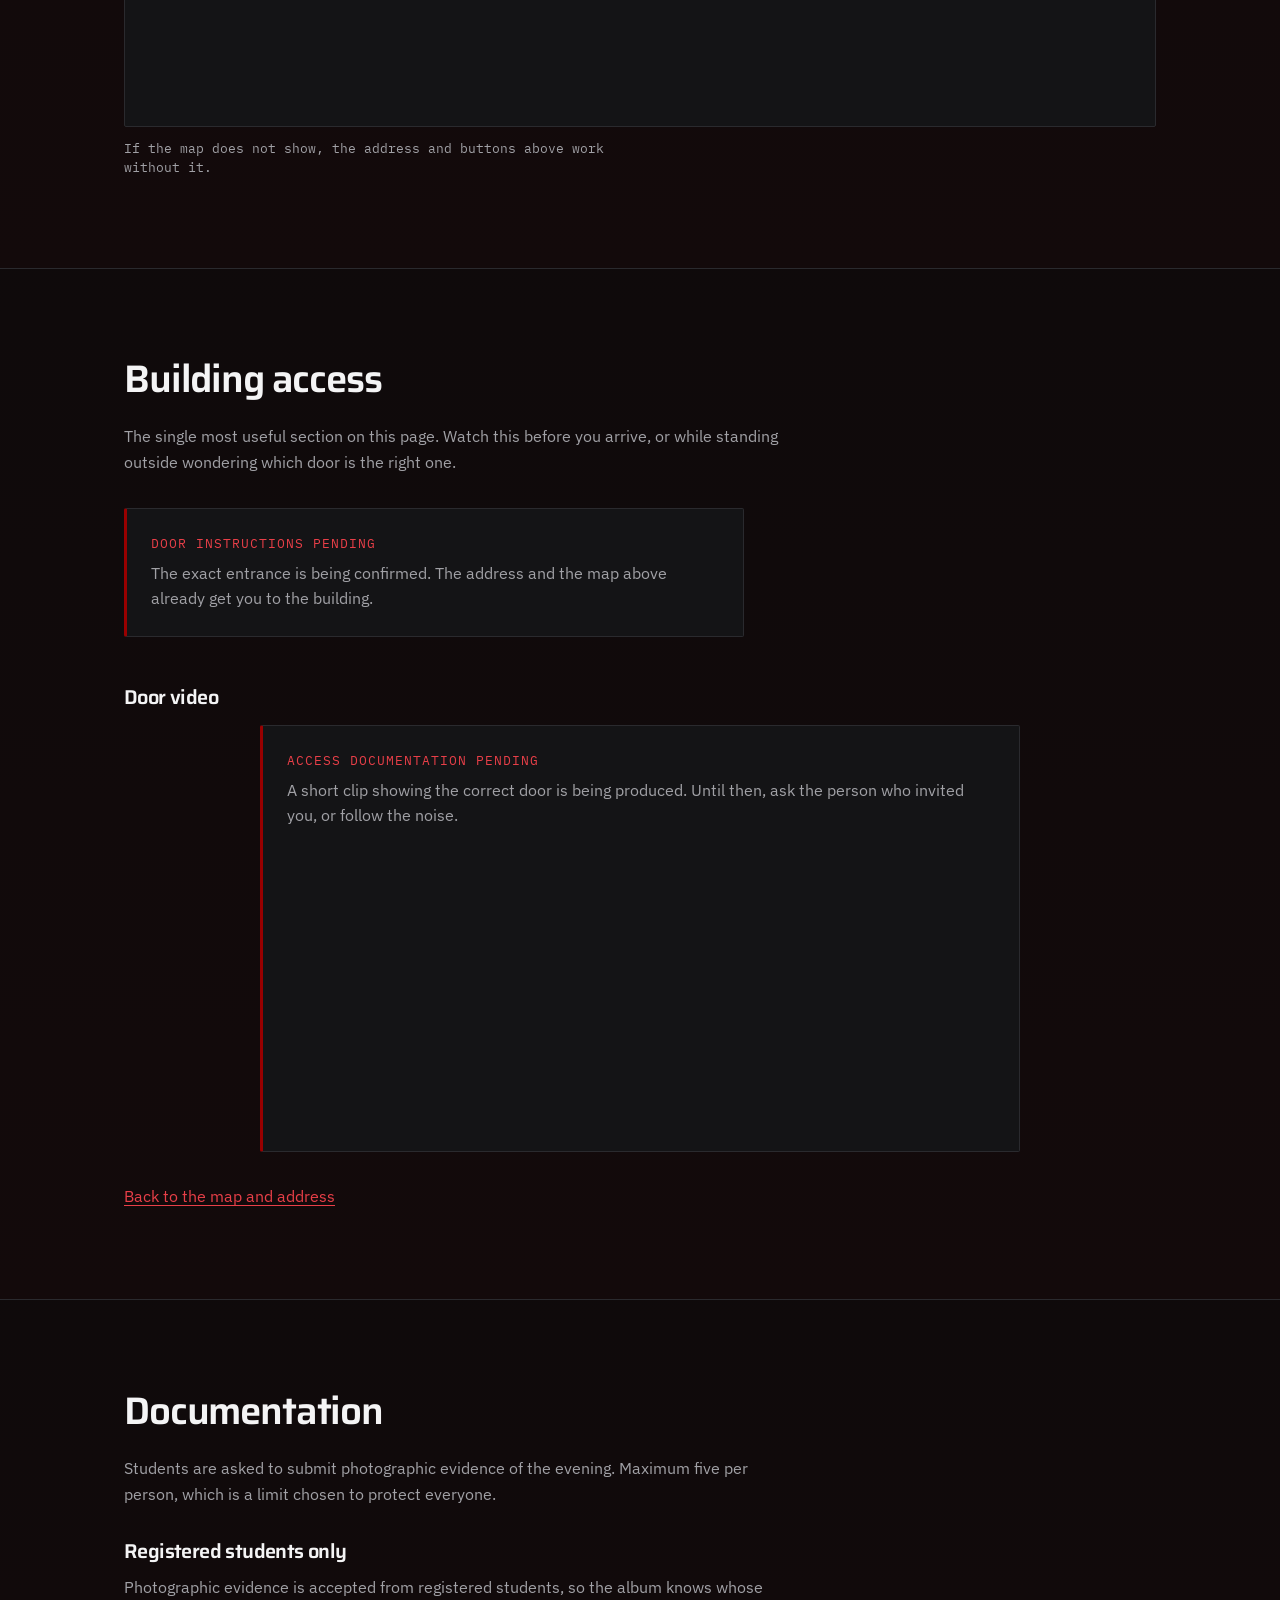
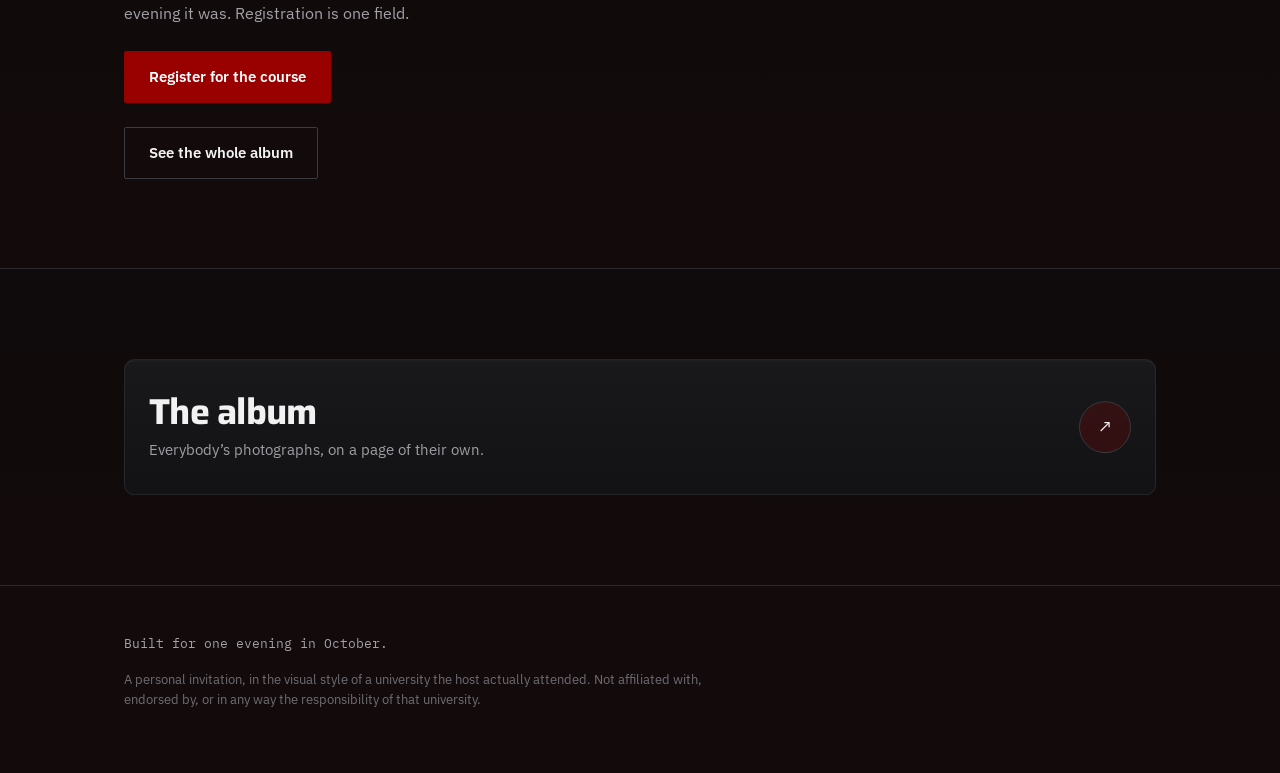
==== commit 12b8c97f: "feat(quiz): the tie breaker pays by distance 150 for the exact number, shrinking in a straight line " ====
--- a/index.html
+++ b/index.html
@@ -23,14 +23,14 @@
 <meta property="og:image:height" content="630">
 <meta name="twitter:card" content="summary_large_image">
 
-<link rel="icon" href="assets/favicon.svg?v=32" type="image/svg+xml">
-<link rel="apple-touch-icon" href="assets/favicon.svg?v=32">
+<link rel="icon" href="assets/favicon.svg?v=33" type="image/svg+xml">
+<link rel="apple-touch-icon" href="assets/favicon.svg?v=33">
 
 <link rel="preconnect" href="https://fonts.googleapis.com">
 <link rel="preconnect" href="https://fonts.gstatic.com" crossorigin>
 <link rel="stylesheet"
       href="https://fonts.googleapis.com/css2?family=Saira:wght@500;600;800&family=IBM+Plex+Sans:wght@400;500;600&family=IBM+Plex+Mono:wght@400;500&display=swap">
-<link rel="stylesheet" href="styles.css?v=32">
+<link rel="stylesheet" href="styles.css?v=33">
 </head>
 
 <body>
@@ -69,7 +69,7 @@
       <!-- Official DTU White RGB lockup, unaltered, from designguide.dtu.dk.
            alt is empty on purpose: this link already carries an aria-label, so a
            described image here would announce the same thing twice. -->
-      <img class="mark__logo" src="assets/dtu-logo.png?v=32" width="27" height="40"
+      <img class="mark__logo" src="assets/dtu-logo.png?v=33" width="27" height="40"
            alt="" decoding="async">
       <span class="mark__badge" id="course-mark" aria-hidden="true">31026</span>
       <span class="mark__dept" data-i18n="nav.dept">Department of Graduation Studies</span>
@@ -629,12 +629,12 @@
      built the page and cannot hold up first paint of the practical
      information. motion.js checks for window.gsap and returns if it is not
      there, so a 404 on either of the first two costs the page nothing. -->
-<script defer src="assets/vendor/gsap.min.js?v=32"></script>
-<script defer src="assets/vendor/ScrollTrigger.min.js?v=32"></script>
-<script defer src="motion.js?v=32"></script>
-
-<script src="config.js?v=32"></script>
-<script src="copy.js?v=32"></script>
-<script src="app.js?v=32"></script>
+<script defer src="assets/vendor/gsap.min.js?v=33"></script>
+<script defer src="assets/vendor/ScrollTrigger.min.js?v=33"></script>
+<script defer src="motion.js?v=33"></script>
+
+<script src="config.js?v=33"></script>
+<script src="copy.js?v=33"></script>
+<script src="app.js?v=33"></script>
 </body>
 </html>
